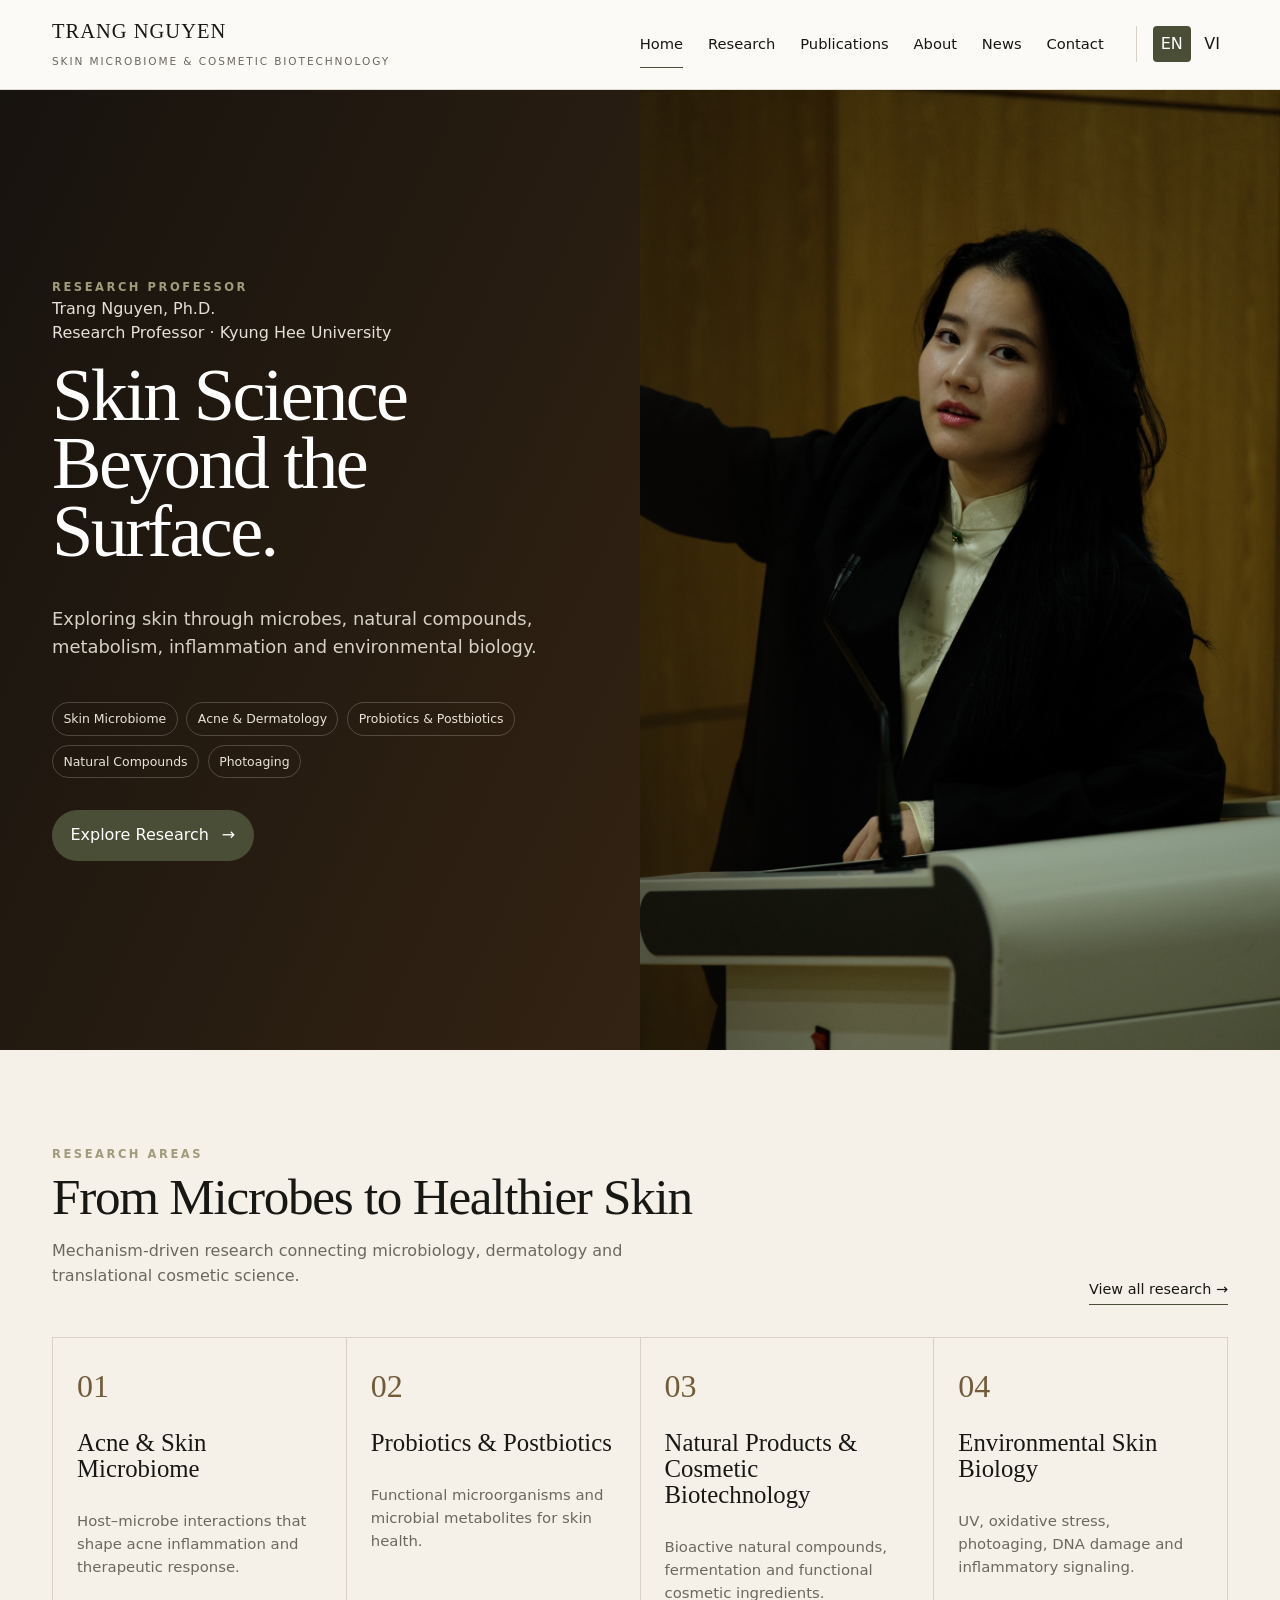
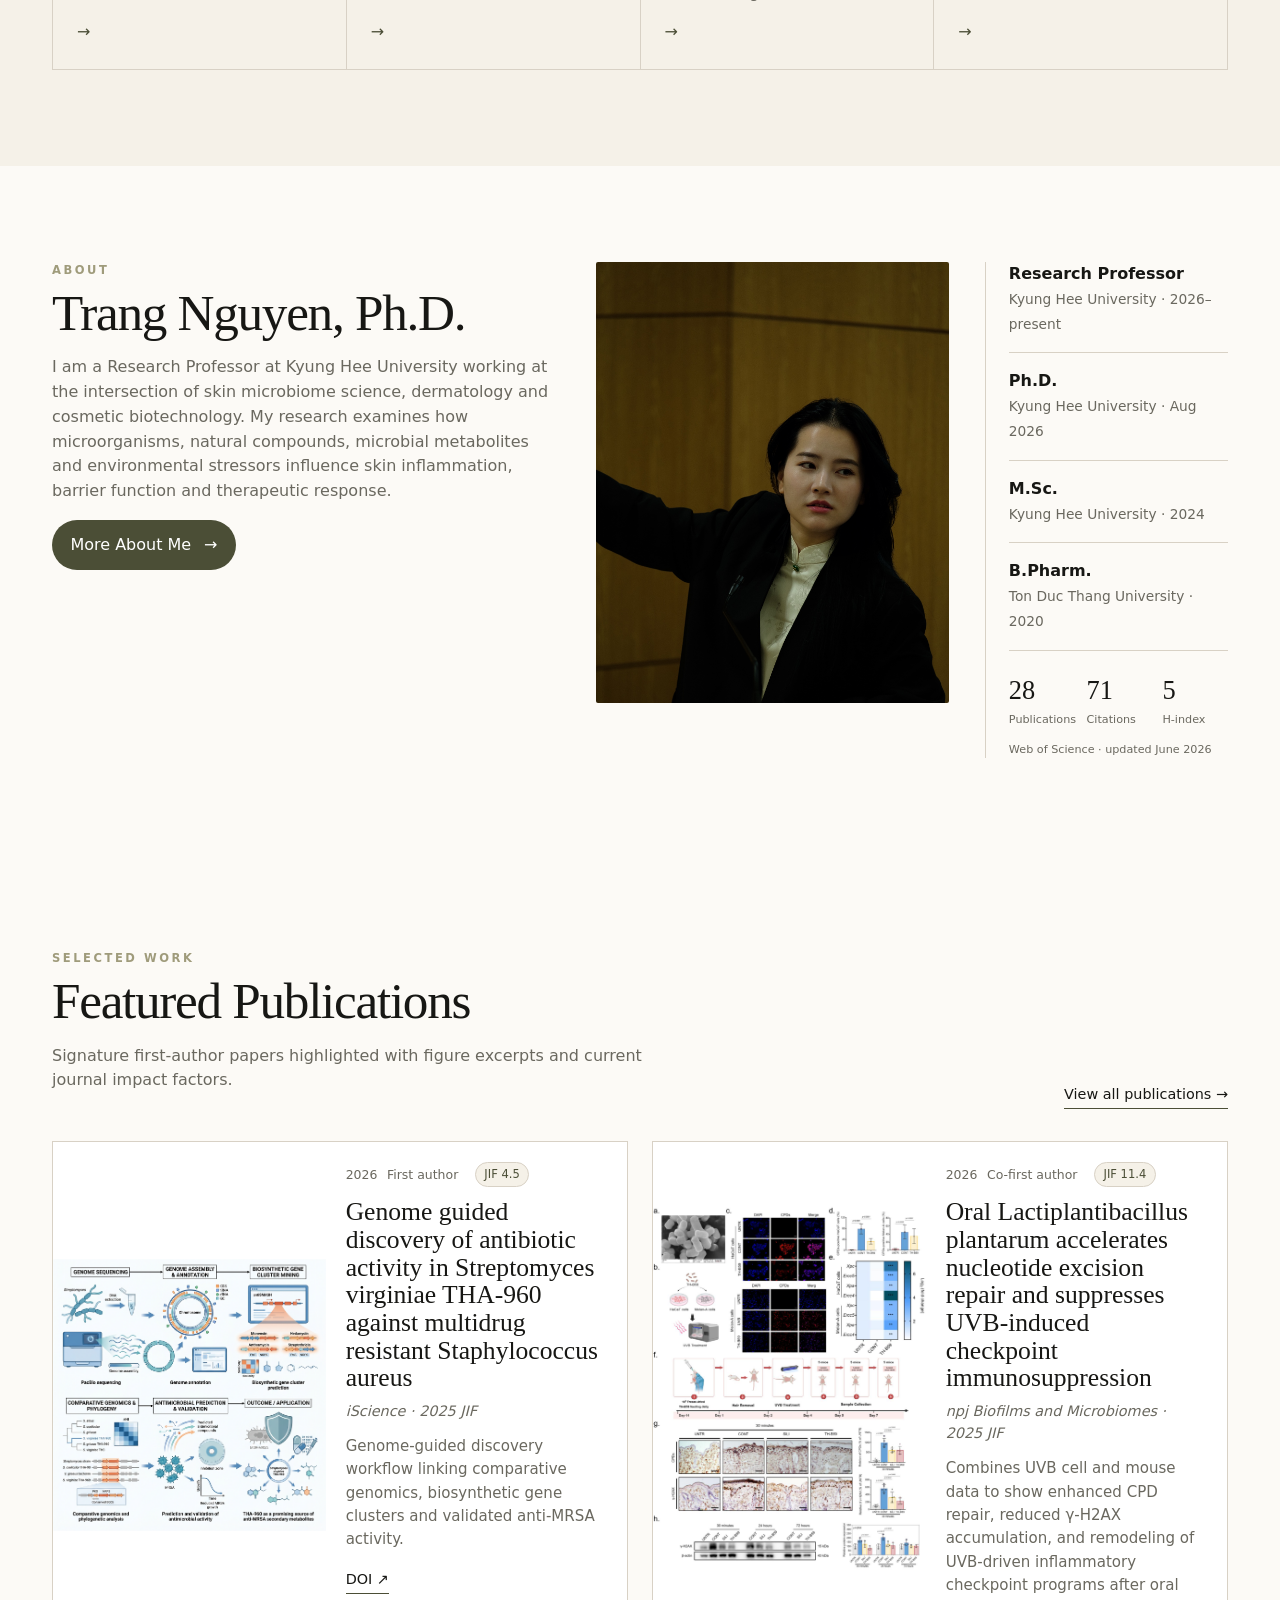
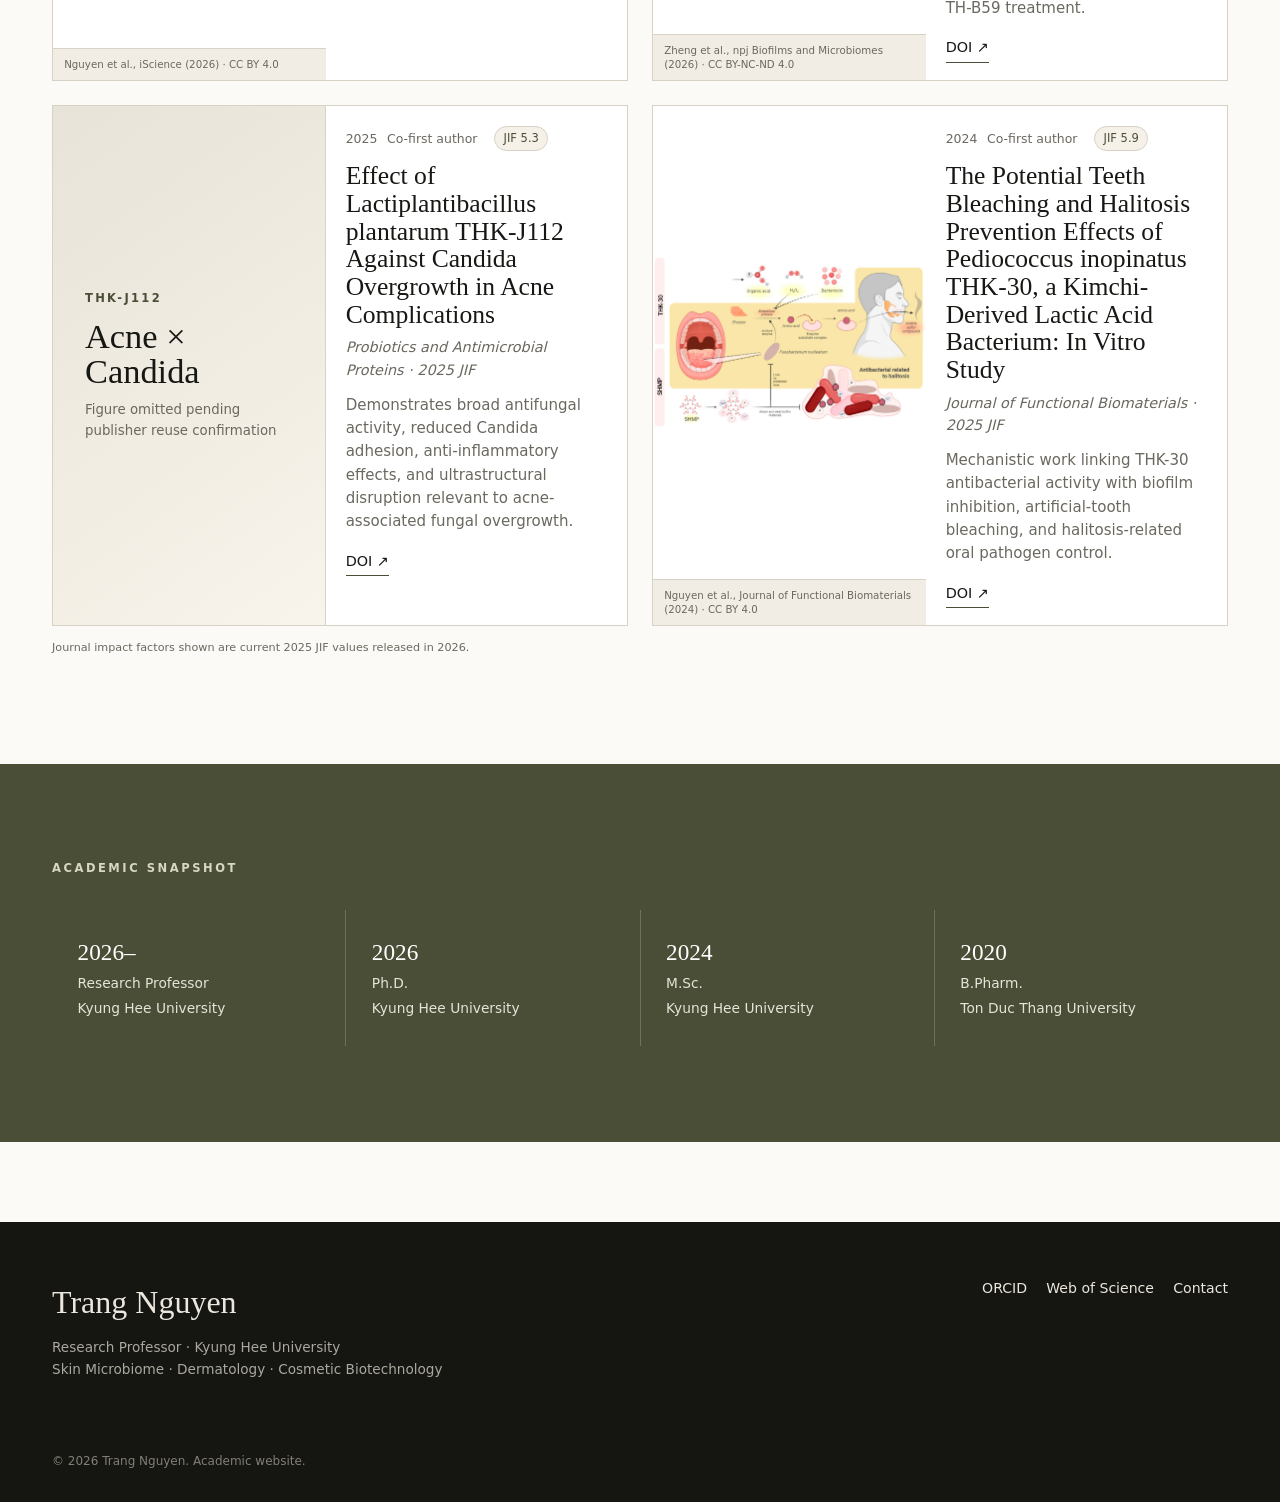
==== en/index.html @ 20c3b6aa "Add files via upload" ====
<!doctype html><html lang="en"><head><meta charset="utf-8"><meta name="viewport" content="width=device-width,initial-scale=1"><title>Home · Trang Nguyen</title><meta name="description" content="Exploring skin through microbes, natural compounds, metabolism, inflammation and environmental biology."><link rel="canonical" href="https://trangnguyen.github.io/en/"><link rel="alternate" hreflang="en" href="https://trangnguyen.github.io/en/"><link rel="alternate" hreflang="vi" href="https://trangnguyen.github.io/vi/"><meta property="og:title" content="Home · Trang Nguyen"><meta property="og:description" content="Exploring skin through microbes, natural compounds, metabolism, inflammation and environmental biology."><meta property="og:type" content="website"><meta property="og:url" content="https://trangnguyen.github.io/en/"><meta property="og:image" content="https://trangnguyen.github.io/images/trang-hero.png"><link rel="icon" href="/favicon.svg"><link rel="stylesheet" href="/styles/global.css"><script type="application/ld+json">{"@context":"https://schema.org","@type":"Person","name":"Trang Nguyen","honorificSuffix":"Ph.D.","jobTitle":"Research Professor","affiliation":{"@type":"CollegeOrUniversity","name":"Kyung Hee University"},"sameAs":["https://orcid.org/0000-0001-5288-8994","https://www.webofscience.com/wos/author/rid/HMO-8225-2023"]}</script></head><body><a class="skip" href="#main">Skip to content</a><header class="site-header"><div class="nav-wrap"><a class="brand" href="/en/"><strong>TRANG NGUYEN</strong><span>Skin Microbiome &amp; Cosmetic Biotechnology</span></a><button class="menu-btn" aria-label="Open navigation" aria-expanded="false">Menu</button><nav class="main-nav" aria-label="Primary"><a href="/en/" aria-current="page">Home</a><a href="/en/research/" >Research</a><a href="/en/publications/" >Publications</a><a href="/en/about/" >About</a><a href="/en/news/" >News</a><a href="/en/contact/" >Contact</a></nav><div class="langs"><a href="/en/" data-lang-switch class="active">EN</a><a href="/vi/" data-lang-switch class="">VI</a></div></div></header><main id="main"><section class="hero"><div class="hero-copy"><div class="eyebrow">Research Professor</div><div class="role">Trang Nguyen, Ph.D.<br>Research Professor · Kyung Hee University</div><h1>Skin Science<br>Beyond the Surface.</h1><p class="lead">Exploring skin through microbes, natural compounds, metabolism, inflammation and environmental biology.</p><div class="tags"><span class="tag">Skin Microbiome</span><span class="tag">Acne &amp; Dermatology</span><span class="tag">Probiotics &amp; Postbiotics</span><span class="tag">Natural Compounds</span><span class="tag">Photoaging</span></div><a class="cta" href="/en/research/">Explore Research</a></div><div class="hero-media"><img src="/images/trang-hero.png" alt="Trang Nguyen presenting academic research"></div></section><section class="research-section"><div class="section"><div class="section-head"><div><div class="section-kicker">Research Areas</div><h2>From Microbes to Healthier Skin</h2><p class="section-sub">Mechanism-driven research connecting microbiology, dermatology and translational cosmetic science.</p></div><a class="text-link" href="/en/research/">View all research →</a></div><div class="research-grid"><a class="research-card" href="/en/research/#acne-microbiome"><span class="num">01</span><h3>Acne &amp; Skin Microbiome</h3><p>Host–microbe interactions that shape acne inflammation and therapeutic response.</p><span class="arrow">→</span></a><a class="research-card" href="/en/research/#probiotics"><span class="num">02</span><h3>Probiotics &amp; Postbiotics</h3><p>Functional microorganisms and microbial metabolites for skin health.</p><span class="arrow">→</span></a><a class="research-card" href="/en/research/#natural-products"><span class="num">03</span><h3>Natural Products &amp; Cosmetic Biotechnology</h3><p>Bioactive natural compounds, fermentation and functional cosmetic ingredients.</p><span class="arrow">→</span></a><a class="research-card" href="/en/research/#environment"><span class="num">04</span><h3>Environmental Skin Biology</h3><p>UV, oxidative stress, photoaging, DNA damage and inflammatory signaling.</p><span class="arrow">→</span></a></div></div></section><section class="section"><div class="about-preview"><div class="about-copy"><div class="section-kicker">About</div><h2 class="about-title">Trang Nguyen, Ph.D.</h2><p>I am a Research Professor at Kyung Hee University working at the intersection of skin microbiome science, dermatology and cosmetic biotechnology. My research examines how microorganisms, natural compounds, microbial metabolites and environmental stressors influence skin inflammation, barrier function and therapeutic response.</p><a class="cta" href="/en/about/">More About Me</a></div><div class="about-photo"><img src="/images/trang-about.png" alt="Trang Nguyen at an academic presentation"></div><div class="credentials"><div class="credentials-list"><div class="credential"><strong>Research Professor</strong><span>Kyung Hee University · 2026–present</span></div><div class="credential"><strong>Ph.D.</strong><span>Kyung Hee University · Aug 2026</span></div><div class="credential"><strong>M.Sc.</strong><span>Kyung Hee University · 2024</span></div><div class="credential"><strong>B.Pharm.</strong><span>Ton Duc Thang University · 2020</span></div></div><div class="metrics"><div class="metric"><b>28</b><span>Publications</span></div><div class="metric"><b>71</b><span>Citations</span></div><div class="metric"><b>5</b><span>H-index</span></div></div><div class="metric-note">Web of Science · updated June 2026</div></div></div></section><section class="section"><div class="section-head"><div><div class="section-kicker">Selected Work</div><h2>Featured Publications</h2><p class="section-sub">Signature first-author papers highlighted with figure excerpts and current journal impact factors.</p></div><a class="text-link" href="/en/publications/">View all publications →</a></div><div class="featured-pubs"><article class="featured-pub "><figure class="paper-visual"><img src="/images/paper-tha960.png" alt="Graphical abstract from the iScience paper on Streptomyces virginiae THA-960 and anti-MRSA antibiotic discovery."><figcaption>Nguyen et al., iScience (2026) · CC BY 4.0</figcaption></figure><div class="featured-pub-copy"><div class="featured-meta"><span>2026</span><span>First author</span><span class="if-badge">JIF 4.5</span></div><h3>Genome guided discovery of antibiotic activity in Streptomyces virginiae THA-960 against multidrug resistant Staphylococcus aureus</h3><div class="pub-journal">iScience · 2025 JIF</div><p>Genome-guided discovery workflow linking comparative genomics, biosynthetic gene clusters and validated anti-MRSA activity.</p><div class="featured-links"><a class="text-link" href="https://doi.org/10.1016/j.isci.2026.116311">DOI ↗</a></div></div></article><article class="featured-pub "><figure class="paper-visual"><img src="/images/paper-thb59.png" alt="Composite figure from the TH-B59 paper showing CPD repair and mouse UVB workflow."><figcaption>Zheng et al., npj Biofilms and Microbiomes (2026) · CC BY-NC-ND 4.0</figcaption></figure><div class="featured-pub-copy"><div class="featured-meta"><span>2026</span><span>Co-first author</span><span class="if-badge">JIF 11.4</span></div><h3>Oral Lactiplantibacillus plantarum accelerates nucleotide excision repair and suppresses UVB-induced checkpoint immunosuppression</h3><div class="pub-journal">npj Biofilms and Microbiomes · 2025 JIF</div><p>Combines UVB cell and mouse data to show enhanced CPD repair, reduced γ-H2AX accumulation, and remodeling of UVB-driven inflammatory checkpoint programs after oral TH-B59 treatment.</p><div class="featured-links"><a class="text-link" href="https://doi.org/10.1038/s41522-026-01108-2">DOI ↗</a></div></div></article><article class="featured-pub no-image"><div class="paper-placeholder"><span>THK-J112</span><strong>Acne × Candida</strong><small>Figure omitted pending publisher reuse confirmation</small></div><div class="featured-pub-copy"><div class="featured-meta"><span>2025</span><span>Co-first author</span><span class="if-badge">JIF 5.3</span></div><h3>Effect of Lactiplantibacillus plantarum THK-J112 Against Candida Overgrowth in Acne Complications</h3><div class="pub-journal">Probiotics and Antimicrobial Proteins · 2025 JIF</div><p>Demonstrates broad antifungal activity, reduced Candida adhesion, anti-inflammatory effects, and ultrastructural disruption relevant to acne-associated fungal overgrowth.</p><div class="featured-links"><a class="text-link" href="https://doi.org/10.1007/s12602-025-10714-z">DOI ↗</a></div></div></article><article class="featured-pub "><figure class="paper-visual"><img src="/images/paper-thk30.png" alt="Mechanism diagram from the THK-30 paper showing halitosis-related antibacterial action."><figcaption>Nguyen et al., Journal of Functional Biomaterials (2024) · CC BY 4.0</figcaption></figure><div class="featured-pub-copy"><div class="featured-meta"><span>2024</span><span>Co-first author</span><span class="if-badge">JIF 5.9</span></div><h3>The Potential Teeth Bleaching and Halitosis Prevention Effects of Pediococcus inopinatus THK-30, a Kimchi-Derived Lactic Acid Bacterium: In Vitro Study</h3><div class="pub-journal">Journal of Functional Biomaterials · 2025 JIF</div><p>Mechanistic work linking THK-30 antibacterial activity with biofilm inhibition, artificial-tooth bleaching, and halitosis-related oral pathogen control.</p><div class="featured-links"><a class="text-link" href="https://doi.org/10.3390/jfb15030064">DOI ↗</a></div></div></article></div><p class="metric-note">Journal impact factors shown are current 2025 JIF values released in 2026.</p></section><section class="snapshot"><div class="section"><div class="section-kicker">Academic Snapshot</div><div class="timeline"><div><b>2026–</b><span>Research Professor<br>Kyung Hee University</span></div><div><b>2026</b><span>Ph.D.<br>Kyung Hee University</span></div><div><b>2024</b><span>M.Sc.<br>Kyung Hee University</span></div><div><b>2020</b><span>B.Pharm.<br>Ton Duc Thang University</span></div></div></div></section></main><footer class="site-footer"><div class="footer-inner"><div><div class="footer-name">Trang Nguyen</div><div class="footer-meta">Research Professor · Kyung Hee University<br>Skin Microbiome · Dermatology · Cosmetic Biotechnology</div></div><div class="footer-links"><a href="https://orcid.org/0000-0001-5288-8994">ORCID</a><a href="https://www.webofscience.com/wos/author/rid/HMO-8225-2023">Web of Science</a><a href="/en/contact/">Contact</a></div></div><div class="copyright">© 2026 Trang Nguyen. Academic website.</div></footer><script>const b=document.querySelector('.menu-btn'),n=document.querySelector('.main-nav');if(b&&n){b.addEventListener('click',()=>{const o=n.classList.toggle('open');b.setAttribute('aria-expanded',String(o));});n.querySelectorAll('a').forEach(a=>a.addEventListener('click',()=>{n.classList.remove('open');b.setAttribute('aria-expanded','false')}));}</script></body></html>
---- styles/global.css ----
:root{--ivory:#F5F1E8;--paper:#FCFAF6;--ink:#171714;--olive:#4B4E36;--brown:#725B39;--line:#D8D1C5;--muted:#6A685F;--max:1240px;--serif:Georgia,'Times New Roman',serif;--sans:Inter,ui-sans-serif,system-ui,-apple-system,BlinkMacSystemFont,'Segoe UI',sans-serif}
*{box-sizing:border-box}html{scroll-behavior:smooth;background:var(--paper);color:var(--ink)}body{margin:0;font-family:var(--sans);background:var(--paper);line-height:1.55}img{display:block;max-width:100%}a{color:inherit;text-decoration:none}button{font:inherit}.skip{position:absolute;left:-999px;top:0}.skip:focus{left:1rem;top:1rem;background:var(--ink);color:#fff;padding:.7rem 1rem;z-index:100}
.site-header{position:sticky;top:0;z-index:50;background:rgba(252,250,246,.94);backdrop-filter:blur(12px);border-bottom:1px solid rgba(216,209,197,.8)}.nav-wrap{max-width:var(--max);margin:auto;padding:1rem 2rem;display:flex;align-items:center;gap:2rem}.brand{margin-right:auto}.brand strong{display:block;font-family:var(--serif);font-size:1.28rem;letter-spacing:.05em;font-weight:500}.brand span{font-size:.66rem;letter-spacing:.18em;text-transform:uppercase;color:var(--muted)}.main-nav{display:flex;align-items:center;gap:1.55rem;font-size:.92rem}.main-nav a{position:relative;padding:.3rem 0}.main-nav a[aria-current=page]::after{content:'';position:absolute;left:0;right:0;bottom:-.45rem;height:1px;background:var(--olive)}.langs{display:flex;border-left:1px solid var(--line);padding-left:1rem;gap:.35rem}.langs a{padding:.34rem .5rem;border-radius:4px}.langs a.active{background:var(--olive);color:#fff}.menu-btn{display:none;background:transparent;border:1px solid var(--line);padding:.45rem .6rem}.menu-btn:focus-visible,a:focus-visible,button:focus-visible{outline:3px solid #8d8f67;outline-offset:3px}
.hero{background:#18140f;color:#fff;min-height:640px;display:grid;grid-template-columns:minmax(0,1fr) minmax(0,1fr)}.hero-copy{padding:5.2rem max(2rem,calc((100vw - var(--max))/2 + 2rem));padding-right:4rem;display:flex;flex-direction:column;justify-content:center;background:linear-gradient(115deg,#17130e 0%,#332313 100%)}.eyebrow,.section-kicker{text-transform:uppercase;letter-spacing:.22em;font-size:.72rem;color:#9f9b7b;font-weight:700}.hero h1{font-family:var(--serif);font-size:clamp(3.2rem,5.8vw,5.8rem);line-height:.92;font-weight:400;margin:.9rem 0 1.35rem;letter-spacing:-.035em}.hero .role{font-size:1rem;color:#e5e0d7}.hero .lead{max-width:620px;color:#d7d0c5;font-size:1.12rem}.tags{display:flex;flex-wrap:wrap;gap:.55rem;margin:1.5rem 0 2rem}.tag{border:1px solid rgba(255,255,255,.2);padding:.38rem .65rem;border-radius:99px;font-size:.78rem;color:#e9e3d9}.cta{display:inline-flex;align-items:center;gap:.8rem;background:var(--olive);color:white;border-radius:99px;padding:.8rem 1.15rem;width:max-content}.cta::after{content:'→';transition:transform .2s}.cta:hover::after{transform:translateX(4px)}.hero-media{position:relative;overflow:hidden;min-height:640px}.hero-media img{width:100%;height:100%;object-fit:cover;object-position:center 21%}.hero-media::after{content:'';position:absolute;inset:0;background:linear-gradient(90deg,rgba(23,19,14,.3),transparent 34%)}
.section{max-width:var(--max);margin:auto;padding:6rem 2rem}.section-head{display:flex;justify-content:space-between;align-items:end;gap:2rem;margin-bottom:2rem}.section h2,.page-title,.about-title{font-family:var(--serif);font-weight:400;letter-spacing:-.025em}.section h2{font-size:clamp(2.3rem,4vw,4rem);line-height:1.02;margin:.45rem 0}.section-sub{max-width:610px;color:var(--muted)}.text-link{border-bottom:1px solid var(--olive);padding-bottom:.18rem;font-size:.9rem}.research-section{background:var(--ivory)}.research-grid{display:grid;grid-template-columns:repeat(4,1fr);border-top:1px solid var(--line);border-left:1px solid var(--line)}.research-card{padding:1.5rem;min-height:270px;border-right:1px solid var(--line);border-bottom:1px solid var(--line);display:flex;flex-direction:column}.research-card .num{font-family:var(--serif);font-size:2rem;color:var(--brown)}.research-card h3{font-family:var(--serif);font-size:1.55rem;font-weight:400;line-height:1.05;margin:1.2rem 0 .8rem}.research-card p{color:var(--muted);font-size:.93rem}.research-card .arrow{margin-top:auto;color:var(--olive)}
.about-preview{display:grid;grid-template-columns:1.15fr .8fr .55fr;gap:2.3rem;align-items:start}.about-title{font-size:clamp(2.5rem,4vw,4rem);margin:.3rem 0 1rem}.about-copy p{color:var(--muted);max-width:650px}.about-photo img{aspect-ratio:4/5;object-fit:cover;object-position:center 25%;border-radius:2px}.credentials{border-left:1px solid var(--line);padding-left:1.4rem}.credential{padding:0 0 1rem;margin-bottom:1rem;border-bottom:1px solid var(--line)}.credential strong{display:block}.credential span{color:var(--muted);font-size:.86rem}.metrics{display:grid;grid-template-columns:repeat(3,1fr);gap:.65rem;margin-top:1.2rem}.metric b{font-family:var(--serif);font-size:1.65rem;font-weight:400}.metric span{display:block;font-size:.7rem;color:var(--muted)}.metric-note{font-size:.7rem;color:var(--muted);margin-top:.8rem}
.pub-list{border-top:1px solid var(--line)}.pub{display:grid;grid-template-columns:80px 1fr 180px;gap:1rem;padding:1.35rem 0;border-bottom:1px solid var(--line)}.pub-year{font-family:var(--serif);font-size:1.4rem;color:var(--brown)}.pub h3{font-size:1rem;margin:0 0 .35rem;font-weight:600;line-height:1.35}.pub-journal{font-style:italic;color:var(--muted);font-size:.9rem}.pub-highlight{margin:.5rem 0 0;color:var(--muted);font-size:.9rem;max-width:820px}.if-badge{display:inline-flex;align-items:center;border:1px solid var(--line);border-radius:999px;padding:.16rem .52rem;font-style:normal;font-size:.72rem;color:var(--olive);background:var(--ivory);margin-left:.45rem}.pub-doi{font-size:.82rem;color:var(--olive);justify-self:end;align-self:center}.featured-pubs{display:grid;grid-template-columns:repeat(2,minmax(0,1fr));gap:1.5rem}.featured-pub{background:#fff;border:1px solid var(--line);display:grid;grid-template-columns:minmax(0,.95fr) minmax(0,1.05fr);overflow:hidden}.paper-visual{margin:0;background:#f1ede5;display:flex;flex-direction:column;min-width:0}.paper-visual img{width:100%;height:100%;min-height:280px;object-fit:contain;background:#fff}.paper-visual figcaption{padding:.55rem .7rem;color:var(--muted);font-size:.64rem;line-height:1.35;border-top:1px solid var(--line)}.paper-placeholder{min-height:320px;background:linear-gradient(145deg,#e8e3d8,#f8f4eb);display:flex;flex-direction:column;justify-content:center;padding:2rem;border-right:1px solid var(--line)}.paper-placeholder span{font-size:.72rem;letter-spacing:.2em;text-transform:uppercase;color:var(--olive);font-weight:700}.paper-placeholder strong{font-family:var(--serif);font-size:2.15rem;font-weight:400;line-height:1.02;margin:.7rem 0}.paper-placeholder small{color:var(--muted);max-width:260px}.featured-pub-copy{padding:1.25rem 1.25rem 1.1rem}.featured-meta{display:flex;gap:.6rem;align-items:center;font-size:.78rem;color:var(--muted);margin-bottom:.7rem}.featured-pub h3{font-family:var(--serif);font-weight:400;font-size:1.6rem;line-height:1.08;margin:0 0 .5rem}.featured-pub p{color:var(--muted);font-size:.94rem;margin:.8rem 0 0}.featured-links{margin-top:1rem;display:flex;gap:1rem;align-items:center}.snapshot{background:var(--olive);color:white}.snapshot .section-kicker{color:#d7d7c2}.timeline{display:grid;grid-template-columns:repeat(4,1fr);gap:1px;background:rgba(255,255,255,.2);margin-top:2rem}.timeline div{padding:1.6rem;background:var(--olive)}.timeline b{font-family:var(--serif);font-weight:400;font-size:1.45rem;display:block}.timeline span{font-size:.86rem;color:#e4e5d9}
.page-hero{max-width:var(--max);margin:auto;padding:5rem 2rem 3rem}.page-title{font-size:clamp(3.3rem,7vw,6.4rem);line-height:.95;margin:.8rem 0 1rem}.page-intro{max-width:760px;color:var(--muted);font-size:1.12rem}.research-detail{display:grid;grid-template-columns:110px 1fr 1fr;gap:2rem;padding:2.3rem 0;border-top:1px solid var(--line)}.research-detail .num{font-family:var(--serif);font-size:2rem;color:var(--brown)}.research-detail h2{font-family:var(--serif);font-weight:400;font-size:2.2rem;margin:0}.research-detail p{margin:0;color:var(--muted)}.about-page{display:grid;grid-template-columns:.8fr 1.2fr;gap:4rem}.about-page img{aspect-ratio:4/5;object-fit:cover;object-position:center 25%}.about-page h2{font-size:2.4rem}.talk-strip{display:grid;grid-template-columns:1fr 1fr;gap:3rem;align-items:center;background:var(--ivory);padding:3rem}.talk-strip img{aspect-ratio:16/10;object-fit:cover;object-position:center 30%}.contact-grid{display:grid;grid-template-columns:1fr 1fr;gap:3rem}.contact-card{border-top:1px solid var(--line);padding-top:1.4rem}.contact-card h3{font-family:var(--serif);font-weight:400;font-size:1.7rem}.empty-news{padding:1.5rem 0;color:var(--muted);border-top:1px solid var(--line);border-bottom:1px solid var(--line)}
.site-footer{background:#151511;color:#ebe7de;margin-top:5rem}.footer-inner{max-width:var(--max);margin:auto;padding:3.5rem 2rem;display:grid;grid-template-columns:1fr auto;gap:2rem}.footer-name{font-family:var(--serif);font-size:2rem}.footer-meta{color:#aaa89f;font-size:.85rem;margin-top:.6rem}.footer-links{display:flex;gap:1.2rem;align-items:start;font-size:.88rem}.copyright{max-width:var(--max);margin:auto;padding:1rem 2rem 2rem;color:#817f76;font-size:.75rem}
@media(max-width:980px){.main-nav{display:none}.menu-btn{display:block}.main-nav.open{display:flex;position:absolute;top:100%;left:0;right:0;background:var(--paper);padding:1.3rem 2rem;flex-direction:column;align-items:flex-start;border-bottom:1px solid var(--line)}.hero{grid-template-columns:1fr}.hero-copy{padding:4.5rem 2rem}.hero-media{min-height:520px}.hero-media img{object-position:center 20%}.research-grid{grid-template-columns:repeat(2,1fr)}.about-preview{grid-template-columns:1fr 1fr}.credentials{grid-column:1/-1;border-left:0;border-top:1px solid var(--line);padding:1.5rem 0 0}.credentials-list{display:grid;grid-template-columns:repeat(2,1fr);gap:1rem}.pub{grid-template-columns:65px 1fr}.pub-doi{grid-column:2;justify-self:start}.featured-pubs{grid-template-columns:1fr}.featured-pub{grid-template-columns:.95fr 1.05fr}.timeline{grid-template-columns:repeat(2,1fr)}.research-detail{grid-template-columns:80px 1fr}.research-detail p{grid-column:2}.about-page{gap:2rem}.contact-grid{grid-template-columns:1fr}}
@media(max-width:640px){.nav-wrap{padding:.85rem 1rem;gap:.8rem}.brand span{display:none}.langs{padding-left:.55rem}.hero-copy{order:1;padding:3.5rem 1.2rem 3rem}.hero-media{order:2;min-height:460px}.hero h1{font-size:3.4rem}.section,.page-hero{padding-left:1.2rem;padding-right:1.2rem}.section{padding-top:4rem;padding-bottom:4rem}.section-head{align-items:start;flex-direction:column}.research-grid{grid-template-columns:1fr}.about-preview{grid-template-columns:1fr}.about-photo{order:-1}.credentials-list{grid-template-columns:1fr}.pub{grid-template-columns:55px 1fr}.featured-pub{grid-template-columns:1fr}.paper-visual img{aspect-ratio:4/3;min-height:0}.paper-placeholder{min-height:220px;border-right:0;border-bottom:1px solid var(--line)}.timeline{grid-template-columns:1fr}.research-detail{grid-template-columns:55px 1fr;gap:1rem}.about-page{grid-template-columns:1fr}.talk-strip{grid-template-columns:1fr;padding:1.2rem}.footer-inner{grid-template-columns:1fr}.footer-links{flex-wrap:wrap}.metrics{max-width:360px}}@media(prefers-reduced-motion:reduce){*{scroll-behavior:auto!important;transition:none!important}}
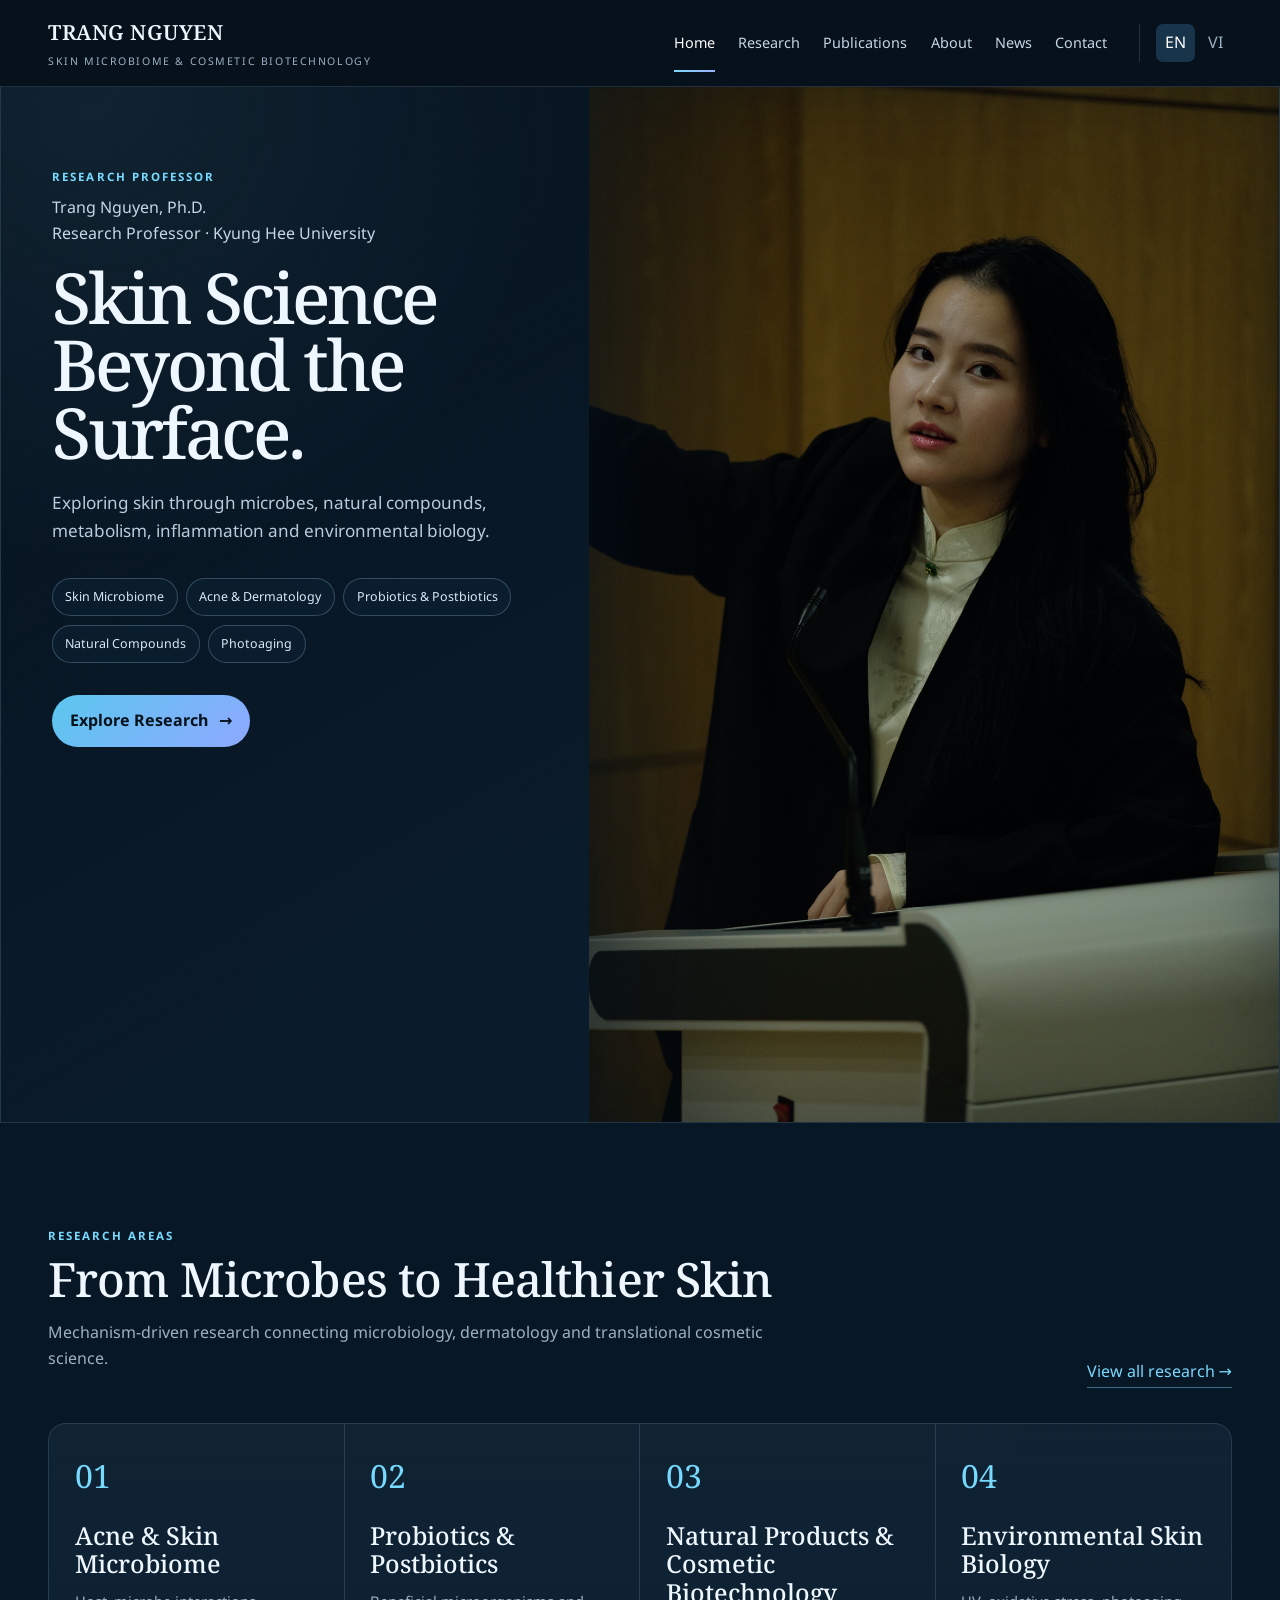
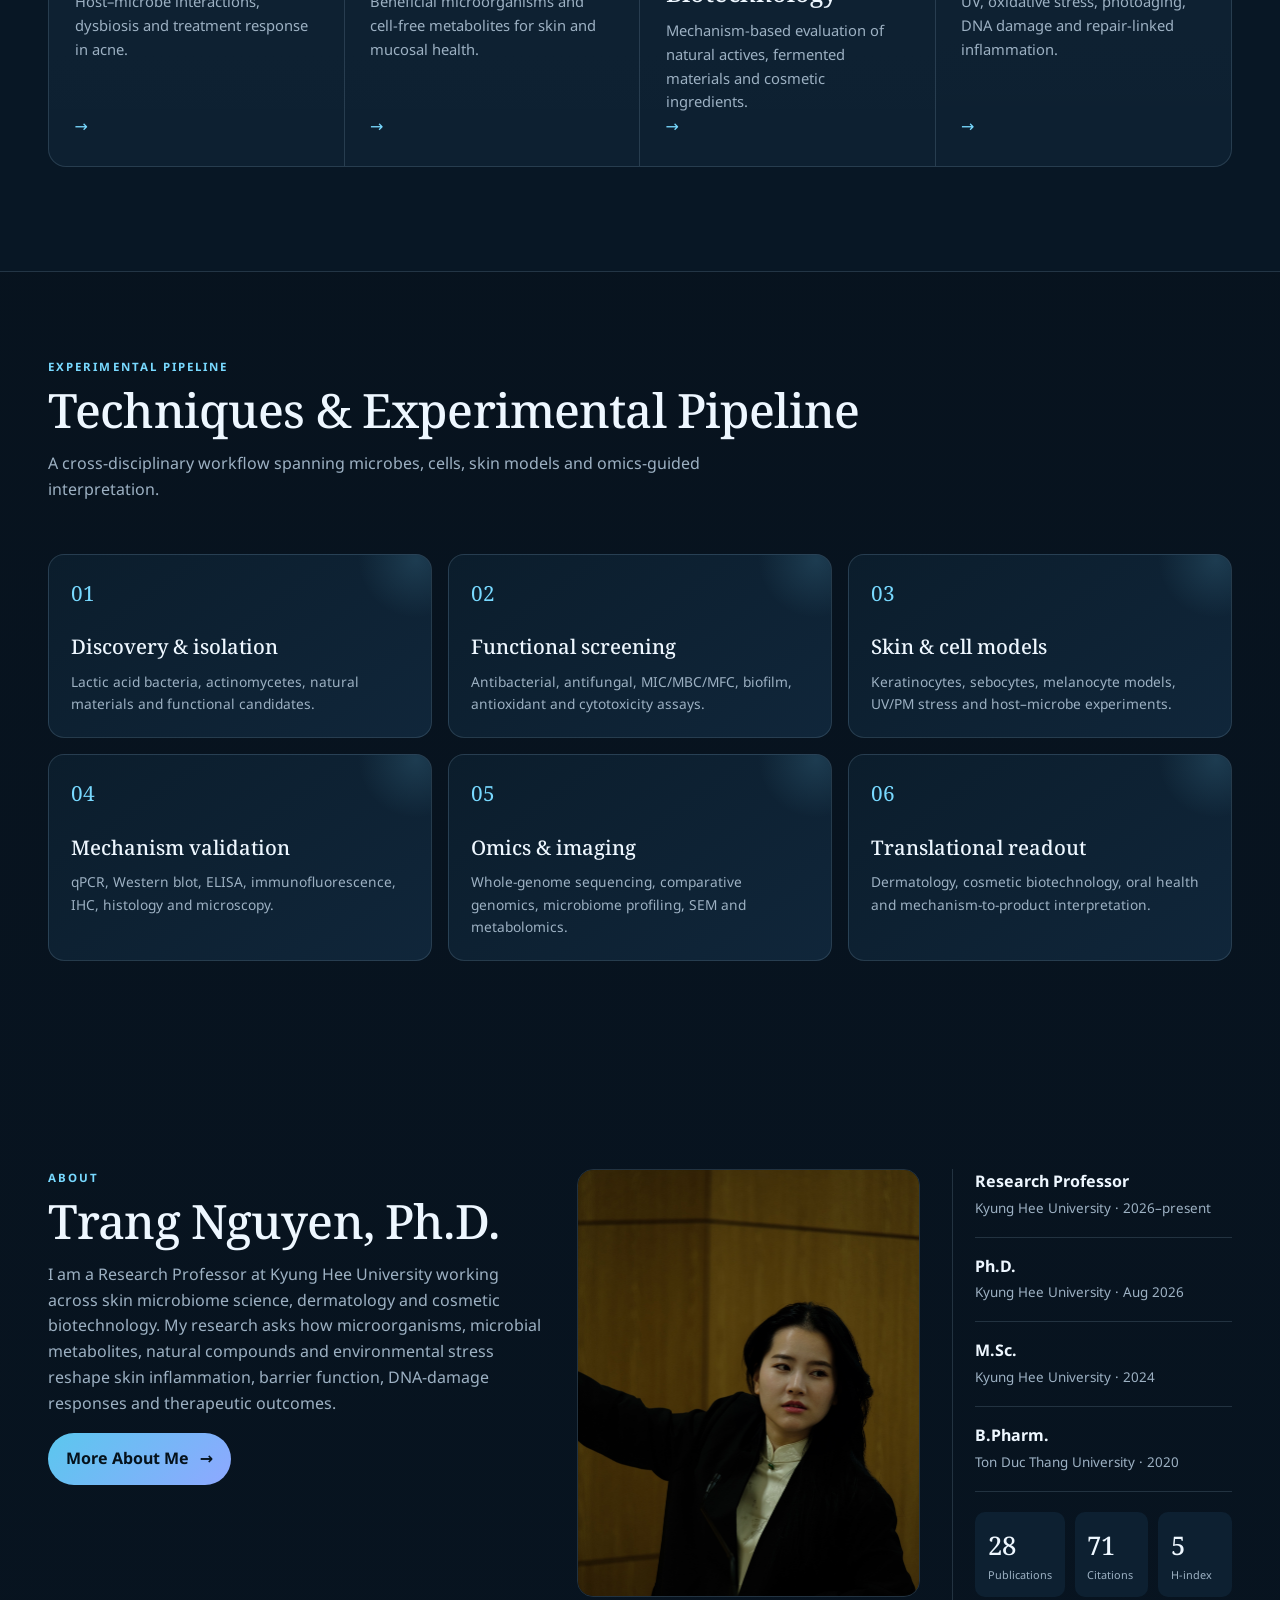
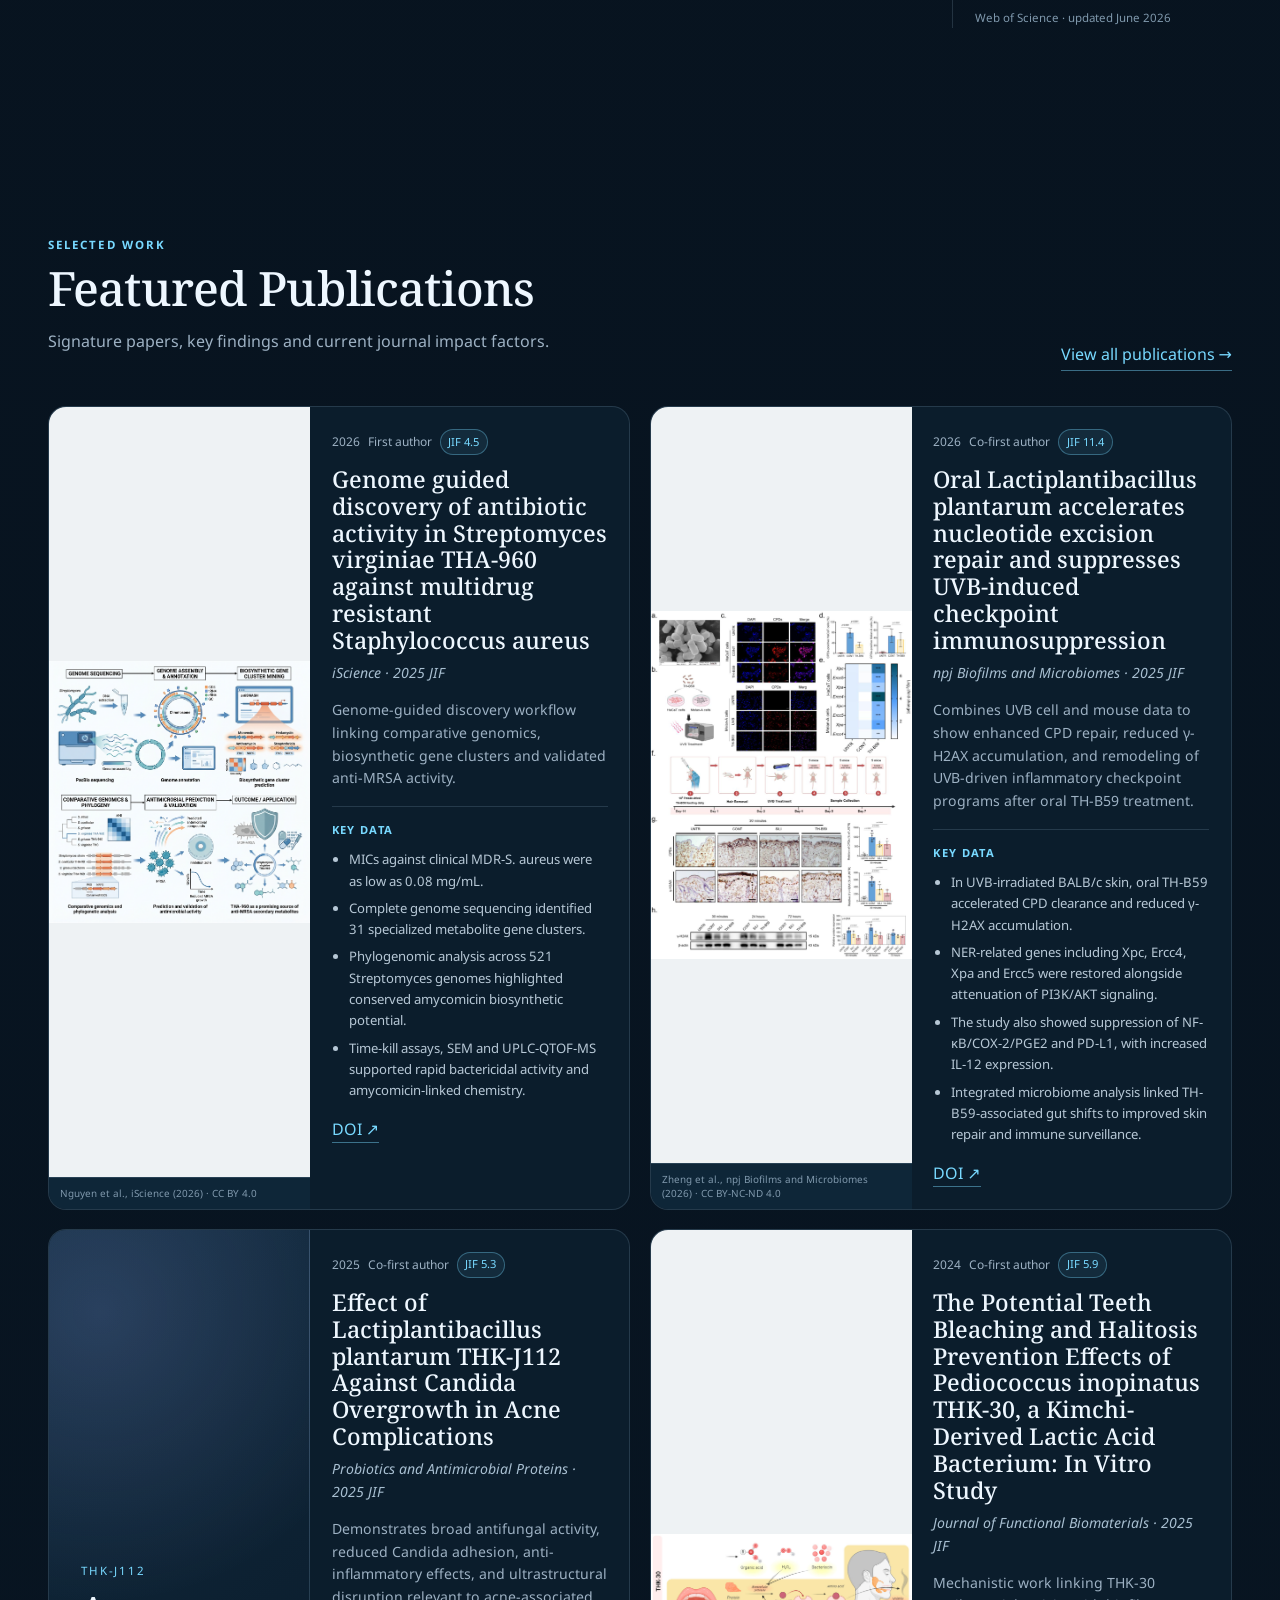
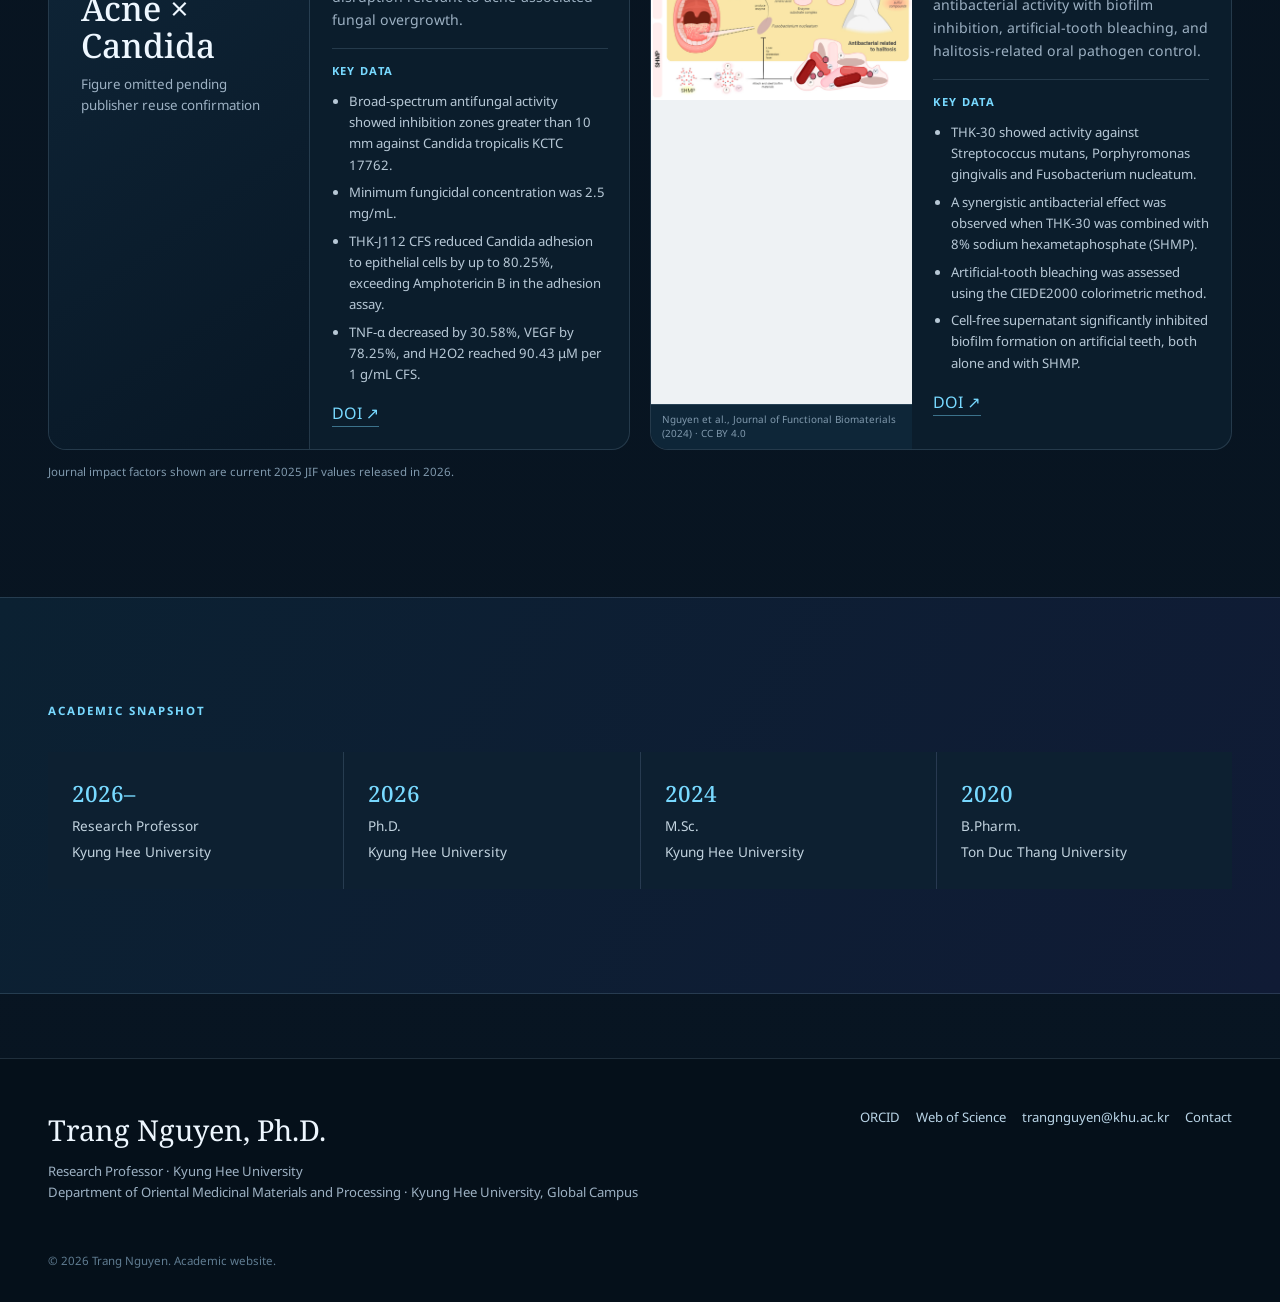
==== commit 8834f378: "Add files via upload" ====
--- a/en/index.html
+++ b/en/index.html
@@ -1 +1 @@
-<!doctype html><html lang="en"><head><meta charset="utf-8"><meta name="viewport" content="width=device-width,initial-scale=1"><title>Home · Trang Nguyen</title><meta name="description" content="Exploring skin through microbes, natural compounds, metabolism, inflammation and environmental biology."><link rel="canonical" href="https://trangnguyen.github.io/en/"><link rel="alternate" hreflang="en" href="https://trangnguyen.github.io/en/"><link rel="alternate" hreflang="vi" href="https://trangnguyen.github.io/vi/"><meta property="og:title" content="Home · Trang Nguyen"><meta property="og:description" content="Exploring skin through microbes, natural compounds, metabolism, inflammation and environmental biology."><meta property="og:type" content="website"><meta property="og:url" content="https://trangnguyen.github.io/en/"><meta property="og:image" content="https://trangnguyen.github.io/images/trang-hero.png"><link rel="icon" href="/favicon.svg"><link rel="stylesheet" href="/styles/global.css"><script type="application/ld+json">{"@context":"https://schema.org","@type":"Person","name":"Trang Nguyen","honorificSuffix":"Ph.D.","jobTitle":"Research Professor","affiliation":{"@type":"CollegeOrUniversity","name":"Kyung Hee University"},"sameAs":["https://orcid.org/0000-0001-5288-8994","https://www.webofscience.com/wos/author/rid/HMO-8225-2023"]}</script></head><body><a class="skip" href="#main">Skip to content</a><header class="site-header"><div class="nav-wrap"><a class="brand" href="/en/"><strong>TRANG NGUYEN</strong><span>Skin Microbiome &amp; Cosmetic Biotechnology</span></a><button class="menu-btn" aria-label="Open navigation" aria-expanded="false">Menu</button><nav class="main-nav" aria-label="Primary"><a href="/en/" aria-current="page">Home</a><a href="/en/research/" >Research</a><a href="/en/publications/" >Publications</a><a href="/en/about/" >About</a><a href="/en/news/" >News</a><a href="/en/contact/" >Contact</a></nav><div class="langs"><a href="/en/" data-lang-switch class="active">EN</a><a href="/vi/" data-lang-switch class="">VI</a></div></div></header><main id="main"><section class="hero"><div class="hero-copy"><div class="eyebrow">Research Professor</div><div class="role">Trang Nguyen, Ph.D.<br>Research Professor · Kyung Hee University</div><h1>Skin Science<br>Beyond the Surface.</h1><p class="lead">Exploring skin through microbes, natural compounds, metabolism, inflammation and environmental biology.</p><div class="tags"><span class="tag">Skin Microbiome</span><span class="tag">Acne &amp; Dermatology</span><span class="tag">Probiotics &amp; Postbiotics</span><span class="tag">Natural Compounds</span><span class="tag">Photoaging</span></div><a class="cta" href="/en/research/">Explore Research</a></div><div class="hero-media"><img src="/images/trang-hero.png" alt="Trang Nguyen presenting academic research"></div></section><section class="research-section"><div class="section"><div class="section-head"><div><div class="section-kicker">Research Areas</div><h2>From Microbes to Healthier Skin</h2><p class="section-sub">Mechanism-driven research connecting microbiology, dermatology and translational cosmetic science.</p></div><a class="text-link" href="/en/research/">View all research →</a></div><div class="research-grid"><a class="research-card" href="/en/research/#acne-microbiome"><span class="num">01</span><h3>Acne &amp; Skin Microbiome</h3><p>Host–microbe interactions that shape acne inflammation and therapeutic response.</p><span class="arrow">→</span></a><a class="research-card" href="/en/research/#probiotics"><span class="num">02</span><h3>Probiotics &amp; Postbiotics</h3><p>Functional microorganisms and microbial metabolites for skin health.</p><span class="arrow">→</span></a><a class="research-card" href="/en/research/#natural-products"><span class="num">03</span><h3>Natural Products &amp; Cosmetic Biotechnology</h3><p>Bioactive natural compounds, fermentation and functional cosmetic ingredients.</p><span class="arrow">→</span></a><a class="research-card" href="/en/research/#environment"><span class="num">04</span><h3>Environmental Skin Biology</h3><p>UV, oxidative stress, photoaging, DNA damage and inflammatory signaling.</p><span class="arrow">→</span></a></div></div></section><section class="section"><div class="about-preview"><div class="about-copy"><div class="section-kicker">About</div><h2 class="about-title">Trang Nguyen, Ph.D.</h2><p>I am a Research Professor at Kyung Hee University working at the intersection of skin microbiome science, dermatology and cosmetic biotechnology. My research examines how microorganisms, natural compounds, microbial metabolites and environmental stressors influence skin inflammation, barrier function and therapeutic response.</p><a class="cta" href="/en/about/">More About Me</a></div><div class="about-photo"><img src="/images/trang-about.png" alt="Trang Nguyen at an academic presentation"></div><div class="credentials"><div class="credentials-list"><div class="credential"><strong>Research Professor</strong><span>Kyung Hee University · 2026–present</span></div><div class="credential"><strong>Ph.D.</strong><span>Kyung Hee University · Aug 2026</span></div><div class="credential"><strong>M.Sc.</strong><span>Kyung Hee University · 2024</span></div><div class="credential"><strong>B.Pharm.</strong><span>Ton Duc Thang University · 2020</span></div></div><div class="metrics"><div class="metric"><b>28</b><span>Publications</span></div><div class="metric"><b>71</b><span>Citations</span></div><div class="metric"><b>5</b><span>H-index</span></div></div><div class="metric-note">Web of Science · updated June 2026</div></div></div></section><section class="section"><div class="section-head"><div><div class="section-kicker">Selected Work</div><h2>Featured Publications</h2><p class="section-sub">Signature first-author papers highlighted with figure excerpts and current journal impact factors.</p></div><a class="text-link" href="/en/publications/">View all publications →</a></div><div class="featured-pubs"><article class="featured-pub "><figure class="paper-visual"><img src="/images/paper-tha960.png" alt="Graphical abstract from the iScience paper on Streptomyces virginiae THA-960 and anti-MRSA antibiotic discovery."><figcaption>Nguyen et al., iScience (2026) · CC BY 4.0</figcaption></figure><div class="featured-pub-copy"><div class="featured-meta"><span>2026</span><span>First author</span><span class="if-badge">JIF 4.5</span></div><h3>Genome guided discovery of antibiotic activity in Streptomyces virginiae THA-960 against multidrug resistant Staphylococcus aureus</h3><div class="pub-journal">iScience · 2025 JIF</div><p>Genome-guided discovery workflow linking comparative genomics, biosynthetic gene clusters and validated anti-MRSA activity.</p><div class="featured-links"><a class="text-link" href="https://doi.org/10.1016/j.isci.2026.116311">DOI ↗</a></div></div></article><article class="featured-pub "><figure class="paper-visual"><img src="/images/paper-thb59.png" alt="Composite figure from the TH-B59 paper showing CPD repair and mouse UVB workflow."><figcaption>Zheng et al., npj Biofilms and Microbiomes (2026) · CC BY-NC-ND 4.0</figcaption></figure><div class="featured-pub-copy"><div class="featured-meta"><span>2026</span><span>Co-first author</span><span class="if-badge">JIF 11.4</span></div><h3>Oral Lactiplantibacillus plantarum accelerates nucleotide excision repair and suppresses UVB-induced checkpoint immunosuppression</h3><div class="pub-journal">npj Biofilms and Microbiomes · 2025 JIF</div><p>Combines UVB cell and mouse data to show enhanced CPD repair, reduced γ-H2AX accumulation, and remodeling of UVB-driven inflammatory checkpoint programs after oral TH-B59 treatment.</p><div class="featured-links"><a class="text-link" href="https://doi.org/10.1038/s41522-026-01108-2">DOI ↗</a></div></div></article><article class="featured-pub no-image"><div class="paper-placeholder"><span>THK-J112</span><strong>Acne × Candida</strong><small>Figure omitted pending publisher reuse confirmation</small></div><div class="featured-pub-copy"><div class="featured-meta"><span>2025</span><span>Co-first author</span><span class="if-badge">JIF 5.3</span></div><h3>Effect of Lactiplantibacillus plantarum THK-J112 Against Candida Overgrowth in Acne Complications</h3><div class="pub-journal">Probiotics and Antimicrobial Proteins · 2025 JIF</div><p>Demonstrates broad antifungal activity, reduced Candida adhesion, anti-inflammatory effects, and ultrastructural disruption relevant to acne-associated fungal overgrowth.</p><div class="featured-links"><a class="text-link" href="https://doi.org/10.1007/s12602-025-10714-z">DOI ↗</a></div></div></article><article class="featured-pub "><figure class="paper-visual"><img src="/images/paper-thk30.png" alt="Mechanism diagram from the THK-30 paper showing halitosis-related antibacterial action."><figcaption>Nguyen et al., Journal of Functional Biomaterials (2024) · CC BY 4.0</figcaption></figure><div class="featured-pub-copy"><div class="featured-meta"><span>2024</span><span>Co-first author</span><span class="if-badge">JIF 5.9</span></div><h3>The Potential Teeth Bleaching and Halitosis Prevention Effects of Pediococcus inopinatus THK-30, a Kimchi-Derived Lactic Acid Bacterium: In Vitro Study</h3><div class="pub-journal">Journal of Functional Biomaterials · 2025 JIF</div><p>Mechanistic work linking THK-30 antibacterial activity with biofilm inhibition, artificial-tooth bleaching, and halitosis-related oral pathogen control.</p><div class="featured-links"><a class="text-link" href="https://doi.org/10.3390/jfb15030064">DOI ↗</a></div></div></article></div><p class="metric-note">Journal impact factors shown are current 2025 JIF values released in 2026.</p></section><section class="snapshot"><div class="section"><div class="section-kicker">Academic Snapshot</div><div class="timeline"><div><b>2026–</b><span>Research Professor<br>Kyung Hee University</span></div><div><b>2026</b><span>Ph.D.<br>Kyung Hee University</span></div><div><b>2024</b><span>M.Sc.<br>Kyung Hee University</span></div><div><b>2020</b><span>B.Pharm.<br>Ton Duc Thang University</span></div></div></div></section></main><footer class="site-footer"><div class="footer-inner"><div><div class="footer-name">Trang Nguyen</div><div class="footer-meta">Research Professor · Kyung Hee University<br>Skin Microbiome · Dermatology · Cosmetic Biotechnology</div></div><div class="footer-links"><a href="https://orcid.org/0000-0001-5288-8994">ORCID</a><a href="https://www.webofscience.com/wos/author/rid/HMO-8225-2023">Web of Science</a><a href="/en/contact/">Contact</a></div></div><div class="copyright">© 2026 Trang Nguyen. Academic website.</div></footer><script>const b=document.querySelector('.menu-btn'),n=document.querySelector('.main-nav');if(b&&n){b.addEventListener('click',()=>{const o=n.classList.toggle('open');b.setAttribute('aria-expanded',String(o));});n.querySelectorAll('a').forEach(a=>a.addEventListener('click',()=>{n.classList.remove('open');b.setAttribute('aria-expanded','false')}));}</script></body></html>+<!doctype html><html lang="en"><head><meta charset="utf-8"><meta name="viewport" content="width=device-width,initial-scale=1"><title>Home · Trang Nguyen</title><meta name="description" content="Exploring skin through microbes, natural compounds, metabolism, inflammation and environmental biology."><link rel="canonical" href="https://trangthepharmacist.github.io/en/"><link rel="alternate" hreflang="en" href="https://trangthepharmacist.github.io/en/"><link rel="alternate" hreflang="vi" href="https://trangthepharmacist.github.io/vi/"><meta property="og:title" content="Home · Trang Nguyen"><meta property="og:description" content="Exploring skin through microbes, natural compounds, metabolism, inflammation and environmental biology."><meta property="og:type" content="website"><meta property="og:url" content="https://trangthepharmacist.github.io/en/"><meta property="og:image" content="https://trangthepharmacist.github.io/images/trang-hero.png"><link rel="icon" href="/favicon.svg"><link rel="preconnect" href="https://fonts.googleapis.com"><link rel="preconnect" href="https://fonts.gstatic.com" crossorigin><link href="https://fonts.googleapis.com/css2?family=Noto+Sans:wght@400;500;600;700&family=Noto+Serif:wght@400;500;600;700&display=swap" rel="stylesheet"><link rel="stylesheet" href="/styles/global.css"><script type="application/ld+json">{"@context":"https://schema.org","@type":"Person","name":"Trang Nguyen","honorificSuffix":"Ph.D.","jobTitle":"Research Professor","affiliation":{"@type":"CollegeOrUniversity","name":"Kyung Hee University"},"sameAs":["https://orcid.org/0000-0001-5288-8994","https://www.webofscience.com/wos/author/rid/HMO-8225-2023"]}</script></head><body><a class="skip" href="#main">Skip to content</a><header class="site-header"><div class="nav-wrap"><a class="brand" href="/en/"><strong>TRANG NGUYEN</strong><span>Skin Microbiome &amp; Cosmetic Biotechnology</span></a><button class="menu-btn" aria-label="Open navigation" aria-expanded="false">Menu</button><nav class="main-nav" aria-label="Primary"><a href="/en/" aria-current="page">Home</a><a href="/en/research/" >Research</a><a href="/en/publications/" >Publications</a><a href="/en/about/" >About</a><a href="/en/news/" >News</a><a href="/en/contact/" >Contact</a></nav><div class="langs"><a href="/en/" data-lang-switch class="active">EN</a><a href="/vi/" data-lang-switch class="">VI</a></div></div></header><main id="main"><section class="hero"><div class="hero-copy"><div class="eyebrow">Research Professor</div><div class="role">Trang Nguyen, Ph.D.<br>Research Professor · Kyung Hee University</div><h1>Skin Science<br>Beyond the Surface.</h1><p class="lead">Exploring skin through microbes, natural compounds, metabolism, inflammation and environmental biology.</p><div class="hero-mobile-portrait"><img src="/images/trang-hero.png" alt="Trang Nguyen presenting academic research"></div><div class="tags"><a class="tag" href="/en/publications/#paper-thkj112">Skin Microbiome</a><a class="tag" href="/en/publications/#paper-thkj112">Acne &amp; Dermatology</a><a class="tag" href="/en/publications/#paper-thb59">Probiotics &amp; Postbiotics</a><a class="tag" href="/en/publications/#paper-hibiscus-atopic">Natural Compounds</a><a class="tag" href="/en/publications/#paper-thb59">Photoaging</a></div><a class="cta" href="/en/research/">Explore Research</a></div><div class="hero-media"><img src="/images/trang-hero.png" alt="Trang Nguyen presenting academic research"></div></section><section class="research-section"><div class="section"><div class="section-head"><div><div class="section-kicker">Research areas</div><h2>From Microbes to Healthier Skin</h2><p class="section-sub">Mechanism-driven research connecting microbiology, dermatology and translational cosmetic science.</p></div><a class="text-link" href="/en/research/">View all research →</a></div><div class="research-grid"><a class="research-card" href="/en/research/#acne-microbiome"><span class="num">01</span><h3>Acne &amp; Skin Microbiome</h3><p>Host–microbe interactions, dysbiosis and treatment response in acne.</p><span class="arrow">→</span></a><a class="research-card" href="/en/research/#probiotics"><span class="num">02</span><h3>Probiotics &amp; Postbiotics</h3><p>Beneficial microorganisms and cell-free metabolites for skin and mucosal health.</p><span class="arrow">→</span></a><a class="research-card" href="/en/research/#natural-products"><span class="num">03</span><h3>Natural Products &amp; Cosmetic Biotechnology</h3><p>Mechanism-based evaluation of natural actives, fermented materials and cosmetic ingredients.</p><span class="arrow">→</span></a><a class="research-card" href="/en/research/#environment"><span class="num">04</span><h3>Environmental Skin Biology</h3><p>UV, oxidative stress, photoaging, DNA damage and repair-linked inflammation.</p><span class="arrow">→</span></a></div></div></section><section class="section techniques-section"><div class="section-head"><div><div class="section-kicker">Experimental pipeline</div><h2>Techniques & Experimental Pipeline</h2><p class="section-sub">A cross-disciplinary workflow spanning microbes, cells, skin models and omics-guided interpretation.</p></div></div><div class="tech-grid"><article class="tech-card"><span class="tech-step">01</span><strong>Discovery &amp; isolation</strong><p>Lactic acid bacteria, actinomycetes, natural materials and functional candidates.</p></article><article class="tech-card"><span class="tech-step">02</span><strong>Functional screening</strong><p>Antibacterial, antifungal, MIC/MBC/MFC, biofilm, antioxidant and cytotoxicity assays.</p></article><article class="tech-card"><span class="tech-step">03</span><strong>Skin &amp; cell models</strong><p>Keratinocytes, sebocytes, melanocyte models, UV/PM stress and host–microbe experiments.</p></article><article class="tech-card"><span class="tech-step">04</span><strong>Mechanism validation</strong><p>qPCR, Western blot, ELISA, immunofluorescence, IHC, histology and microscopy.</p></article><article class="tech-card"><span class="tech-step">05</span><strong>Omics &amp; imaging</strong><p>Whole-genome sequencing, comparative genomics, microbiome profiling, SEM and metabolomics.</p></article><article class="tech-card"><span class="tech-step">06</span><strong>Translational readout</strong><p>Dermatology, cosmetic biotechnology, oral health and mechanism-to-product interpretation.</p></article></div></section><section class="section"><div class="about-preview"><div class="about-copy"><div class="section-kicker">About</div><h2 class="about-title">Trang Nguyen, Ph.D.</h2><p>I am a Research Professor at Kyung Hee University working across skin microbiome science, dermatology and cosmetic biotechnology. My research asks how microorganisms, microbial metabolites, natural compounds and environmental stress reshape skin inflammation, barrier function, DNA-damage responses and therapeutic outcomes.</p><a class="cta" href="/en/about/">More About Me</a></div><div class="about-photo"><img src="/images/trang-about.png" alt="Trang Nguyen at an academic presentation"></div><div class="credentials"><div class="credentials-list"><div class="credential"><strong>Research Professor</strong><span>Kyung Hee University · 2026–present</span></div><div class="credential"><strong>Ph.D.</strong><span>Kyung Hee University · Aug 2026</span></div><div class="credential"><strong>M.Sc.</strong><span>Kyung Hee University · 2024</span></div><div class="credential"><strong>B.Pharm.</strong><span>Ton Duc Thang University · 2020</span></div></div><div class="metrics"><div class="metric"><b>28</b><span>Publications</span></div><div class="metric"><b>71</b><span>Citations</span></div><div class="metric"><b>5</b><span>H-index</span></div></div><div class="metric-note">Web of Science · updated June 2026</div></div></div></section><section class="section"><div class="section-head"><div><div class="section-kicker">Selected work</div><h2>Featured Publications</h2><p class="section-sub">Signature papers, key findings and current journal impact factors.</p></div><a class="text-link" href="/en/publications/">View all publications →</a></div><div class="featured-pubs"><article class="featured-pub " id="paper-tha960"><figure class="paper-visual"><img src="/images/paper-tha960.png" alt="Graphical abstract from the iScience paper on Streptomyces virginiae THA-960 and anti-MRSA antibiotic discovery."><figcaption>Nguyen et al., iScience (2026) · CC BY 4.0</figcaption></figure><div class="featured-pub-copy"><div class="featured-meta"><span>2026</span><span>First author</span><span class="if-badge">JIF 4.5</span></div><h3>Genome guided discovery of antibiotic activity in Streptomyces virginiae THA-960 against multidrug resistant Staphylococcus aureus</h3><div class="pub-journal">iScience · 2025 JIF</div><p>Genome-guided discovery workflow linking comparative genomics, biosynthetic gene clusters and validated anti-MRSA activity.</p><div class="paper-data"><div class="paper-data-title">Key data</div><ul><li>MICs against clinical MDR-S. aureus were as low as 0.08 mg/mL.</li><li>Complete genome sequencing identified 31 specialized metabolite gene clusters.</li><li>Phylogenomic analysis across 521 Streptomyces genomes highlighted conserved amycomicin biosynthetic potential.</li><li>Time-kill assays, SEM and UPLC-QTOF-MS supported rapid bactericidal activity and amycomicin-linked chemistry.</li></ul></div><div class="featured-links"><a class="text-link" href="https://doi.org/10.1016/j.isci.2026.116311">DOI ↗</a></div></div></article><article class="featured-pub " id="paper-thb59"><figure class="paper-visual"><img src="/images/paper-thb59.png" alt="Composite figure from the TH-B59 paper showing CPD repair and mouse UVB workflow."><figcaption>Zheng et al., npj Biofilms and Microbiomes (2026) · CC BY-NC-ND 4.0</figcaption></figure><div class="featured-pub-copy"><div class="featured-meta"><span>2026</span><span>Co-first author</span><span class="if-badge">JIF 11.4</span></div><h3>Oral Lactiplantibacillus plantarum accelerates nucleotide excision repair and suppresses UVB-induced checkpoint immunosuppression</h3><div class="pub-journal">npj Biofilms and Microbiomes · 2025 JIF</div><p>Combines UVB cell and mouse data to show enhanced CPD repair, reduced γ-H2AX accumulation, and remodeling of UVB-driven inflammatory checkpoint programs after oral TH-B59 treatment.</p><div class="paper-data"><div class="paper-data-title">Key data</div><ul><li>In UVB-irradiated BALB/c skin, oral TH-B59 accelerated CPD clearance and reduced γ-H2AX accumulation.</li><li>NER-related genes including Xpc, Ercc4, Xpa and Ercc5 were restored alongside attenuation of PI3K/AKT signaling.</li><li>The study also showed suppression of NF-κB/COX-2/PGE2 and PD-L1, with increased IL-12 expression.</li><li>Integrated microbiome analysis linked TH-B59-associated gut shifts to improved skin repair and immune surveillance.</li></ul></div><div class="featured-links"><a class="text-link" href="https://doi.org/10.1038/s41522-026-01108-2">DOI ↗</a></div></div></article><article class="featured-pub no-image" id="paper-thkj112"><div class="paper-placeholder"><span>THK-J112</span><strong>Acne × Candida</strong><small>Figure omitted pending publisher reuse confirmation</small></div><div class="featured-pub-copy"><div class="featured-meta"><span>2025</span><span>Co-first author</span><span class="if-badge">JIF 5.3</span></div><h3>Effect of Lactiplantibacillus plantarum THK-J112 Against Candida Overgrowth in Acne Complications</h3><div class="pub-journal">Probiotics and Antimicrobial Proteins · 2025 JIF</div><p>Demonstrates broad antifungal activity, reduced Candida adhesion, anti-inflammatory effects, and ultrastructural disruption relevant to acne-associated fungal overgrowth.</p><div class="paper-data"><div class="paper-data-title">Key data</div><ul><li>Broad-spectrum antifungal activity showed inhibition zones greater than 10 mm against Candida tropicalis KCTC 17762.</li><li>Minimum fungicidal concentration was 2.5 mg/mL.</li><li>THK-J112 CFS reduced Candida adhesion to epithelial cells by up to 80.25%, exceeding Amphotericin B in the adhesion assay.</li><li>TNF-α decreased by 30.58%, VEGF by 78.25%, and H2O2 reached 90.43 μM per 1 g/mL CFS.</li></ul></div><div class="featured-links"><a class="text-link" href="https://doi.org/10.1007/s12602-025-10714-z">DOI ↗</a></div></div></article><article class="featured-pub " id="paper-thk30"><figure class="paper-visual"><img src="/images/paper-thk30.png" alt="Mechanism diagram from the THK-30 paper showing halitosis-related antibacterial action."><figcaption>Nguyen et al., Journal of Functional Biomaterials (2024) · CC BY 4.0</figcaption></figure><div class="featured-pub-copy"><div class="featured-meta"><span>2024</span><span>Co-first author</span><span class="if-badge">JIF 5.9</span></div><h3>The Potential Teeth Bleaching and Halitosis Prevention Effects of Pediococcus inopinatus THK-30, a Kimchi-Derived Lactic Acid Bacterium: In Vitro Study</h3><div class="pub-journal">Journal of Functional Biomaterials · 2025 JIF</div><p>Mechanistic work linking THK-30 antibacterial activity with biofilm inhibition, artificial-tooth bleaching, and halitosis-related oral pathogen control.</p><div class="paper-data"><div class="paper-data-title">Key data</div><ul><li>THK-30 showed activity against Streptococcus mutans, Porphyromonas gingivalis and Fusobacterium nucleatum.</li><li>A synergistic antibacterial effect was observed when THK-30 was combined with 8% sodium hexametaphosphate (SHMP).</li><li>Artificial-tooth bleaching was assessed using the CIEDE2000 colorimetric method.</li><li>Cell-free supernatant significantly inhibited biofilm formation on artificial teeth, both alone and with SHMP.</li></ul></div><div class="featured-links"><a class="text-link" href="https://doi.org/10.3390/jfb15030064">DOI ↗</a></div></div></article></div><p class="metric-note">Journal impact factors shown are current 2025 JIF values released in 2026.</p></section><section class="snapshot"><div class="section"><div class="section-kicker">Academic Snapshot</div><div class="timeline"><div><b>2026–</b><span>Research Professor<br>Kyung Hee University</span></div><div><b>2026</b><span>Ph.D.<br>Kyung Hee University</span></div><div><b>2024</b><span>M.Sc.<br>Kyung Hee University</span></div><div><b>2020</b><span>B.Pharm.<br>Ton Duc Thang University</span></div></div></div></section></main><footer class="site-footer"><div class="footer-inner"><div><div class="footer-name">Trang Nguyen, Ph.D.</div><div class="footer-meta">Research Professor · Kyung Hee University<br>Department of Oriental Medicinal Materials and Processing · Kyung Hee University, Global Campus</div></div><div class="footer-links"><a href="https://orcid.org/0000-0001-5288-8994">ORCID</a><a href="https://www.webofscience.com/wos/author/rid/HMO-8225-2023">Web of Science</a><a href="mailto:trangnguyen@khu.ac.kr">trangnguyen@khu.ac.kr</a><a href="/en/contact/">Contact</a></div></div><div class="copyright">© 2026 Trang Nguyen. Academic website.</div></footer><script>const b=document.querySelector('.menu-btn'),n=document.querySelector('.main-nav');if(b&&n){b.addEventListener('click',()=>{const o=n.classList.toggle('open');b.setAttribute('aria-expanded',String(o));});n.querySelectorAll('a').forEach(a=>a.addEventListener('click',()=>{n.classList.remove('open');b.setAttribute('aria-expanded','false')}));}</script></body></html>
--- a/styles/global.css
+++ b/styles/global.css
@@ -1,11 +1,36 @@
-:root{--ivory:#F5F1E8;--paper:#FCFAF6;--ink:#171714;--olive:#4B4E36;--brown:#725B39;--line:#D8D1C5;--muted:#6A685F;--max:1240px;--serif:Georgia,'Times New Roman',serif;--sans:Inter,ui-sans-serif,system-ui,-apple-system,BlinkMacSystemFont,'Segoe UI',sans-serif}
-*{box-sizing:border-box}html{scroll-behavior:smooth;background:var(--paper);color:var(--ink)}body{margin:0;font-family:var(--sans);background:var(--paper);line-height:1.55}img{display:block;max-width:100%}a{color:inherit;text-decoration:none}button{font:inherit}.skip{position:absolute;left:-999px;top:0}.skip:focus{left:1rem;top:1rem;background:var(--ink);color:#fff;padding:.7rem 1rem;z-index:100}
-.site-header{position:sticky;top:0;z-index:50;background:rgba(252,250,246,.94);backdrop-filter:blur(12px);border-bottom:1px solid rgba(216,209,197,.8)}.nav-wrap{max-width:var(--max);margin:auto;padding:1rem 2rem;display:flex;align-items:center;gap:2rem}.brand{margin-right:auto}.brand strong{display:block;font-family:var(--serif);font-size:1.28rem;letter-spacing:.05em;font-weight:500}.brand span{font-size:.66rem;letter-spacing:.18em;text-transform:uppercase;color:var(--muted)}.main-nav{display:flex;align-items:center;gap:1.55rem;font-size:.92rem}.main-nav a{position:relative;padding:.3rem 0}.main-nav a[aria-current=page]::after{content:'';position:absolute;left:0;right:0;bottom:-.45rem;height:1px;background:var(--olive)}.langs{display:flex;border-left:1px solid var(--line);padding-left:1rem;gap:.35rem}.langs a{padding:.34rem .5rem;border-radius:4px}.langs a.active{background:var(--olive);color:#fff}.menu-btn{display:none;background:transparent;border:1px solid var(--line);padding:.45rem .6rem}.menu-btn:focus-visible,a:focus-visible,button:focus-visible{outline:3px solid #8d8f67;outline-offset:3px}
-.hero{background:#18140f;color:#fff;min-height:640px;display:grid;grid-template-columns:minmax(0,1fr) minmax(0,1fr)}.hero-copy{padding:5.2rem max(2rem,calc((100vw - var(--max))/2 + 2rem));padding-right:4rem;display:flex;flex-direction:column;justify-content:center;background:linear-gradient(115deg,#17130e 0%,#332313 100%)}.eyebrow,.section-kicker{text-transform:uppercase;letter-spacing:.22em;font-size:.72rem;color:#9f9b7b;font-weight:700}.hero h1{font-family:var(--serif);font-size:clamp(3.2rem,5.8vw,5.8rem);line-height:.92;font-weight:400;margin:.9rem 0 1.35rem;letter-spacing:-.035em}.hero .role{font-size:1rem;color:#e5e0d7}.hero .lead{max-width:620px;color:#d7d0c5;font-size:1.12rem}.tags{display:flex;flex-wrap:wrap;gap:.55rem;margin:1.5rem 0 2rem}.tag{border:1px solid rgba(255,255,255,.2);padding:.38rem .65rem;border-radius:99px;font-size:.78rem;color:#e9e3d9}.cta{display:inline-flex;align-items:center;gap:.8rem;background:var(--olive);color:white;border-radius:99px;padding:.8rem 1.15rem;width:max-content}.cta::after{content:'→';transition:transform .2s}.cta:hover::after{transform:translateX(4px)}.hero-media{position:relative;overflow:hidden;min-height:640px}.hero-media img{width:100%;height:100%;object-fit:cover;object-position:center 21%}.hero-media::after{content:'';position:absolute;inset:0;background:linear-gradient(90deg,rgba(23,19,14,.3),transparent 34%)}
-.section{max-width:var(--max);margin:auto;padding:6rem 2rem}.section-head{display:flex;justify-content:space-between;align-items:end;gap:2rem;margin-bottom:2rem}.section h2,.page-title,.about-title{font-family:var(--serif);font-weight:400;letter-spacing:-.025em}.section h2{font-size:clamp(2.3rem,4vw,4rem);line-height:1.02;margin:.45rem 0}.section-sub{max-width:610px;color:var(--muted)}.text-link{border-bottom:1px solid var(--olive);padding-bottom:.18rem;font-size:.9rem}.research-section{background:var(--ivory)}.research-grid{display:grid;grid-template-columns:repeat(4,1fr);border-top:1px solid var(--line);border-left:1px solid var(--line)}.research-card{padding:1.5rem;min-height:270px;border-right:1px solid var(--line);border-bottom:1px solid var(--line);display:flex;flex-direction:column}.research-card .num{font-family:var(--serif);font-size:2rem;color:var(--brown)}.research-card h3{font-family:var(--serif);font-size:1.55rem;font-weight:400;line-height:1.05;margin:1.2rem 0 .8rem}.research-card p{color:var(--muted);font-size:.93rem}.research-card .arrow{margin-top:auto;color:var(--olive)}
-.about-preview{display:grid;grid-template-columns:1.15fr .8fr .55fr;gap:2.3rem;align-items:start}.about-title{font-size:clamp(2.5rem,4vw,4rem);margin:.3rem 0 1rem}.about-copy p{color:var(--muted);max-width:650px}.about-photo img{aspect-ratio:4/5;object-fit:cover;object-position:center 25%;border-radius:2px}.credentials{border-left:1px solid var(--line);padding-left:1.4rem}.credential{padding:0 0 1rem;margin-bottom:1rem;border-bottom:1px solid var(--line)}.credential strong{display:block}.credential span{color:var(--muted);font-size:.86rem}.metrics{display:grid;grid-template-columns:repeat(3,1fr);gap:.65rem;margin-top:1.2rem}.metric b{font-family:var(--serif);font-size:1.65rem;font-weight:400}.metric span{display:block;font-size:.7rem;color:var(--muted)}.metric-note{font-size:.7rem;color:var(--muted);margin-top:.8rem}
-.pub-list{border-top:1px solid var(--line)}.pub{display:grid;grid-template-columns:80px 1fr 180px;gap:1rem;padding:1.35rem 0;border-bottom:1px solid var(--line)}.pub-year{font-family:var(--serif);font-size:1.4rem;color:var(--brown)}.pub h3{font-size:1rem;margin:0 0 .35rem;font-weight:600;line-height:1.35}.pub-journal{font-style:italic;color:var(--muted);font-size:.9rem}.pub-highlight{margin:.5rem 0 0;color:var(--muted);font-size:.9rem;max-width:820px}.if-badge{display:inline-flex;align-items:center;border:1px solid var(--line);border-radius:999px;padding:.16rem .52rem;font-style:normal;font-size:.72rem;color:var(--olive);background:var(--ivory);margin-left:.45rem}.pub-doi{font-size:.82rem;color:var(--olive);justify-self:end;align-self:center}.featured-pubs{display:grid;grid-template-columns:repeat(2,minmax(0,1fr));gap:1.5rem}.featured-pub{background:#fff;border:1px solid var(--line);display:grid;grid-template-columns:minmax(0,.95fr) minmax(0,1.05fr);overflow:hidden}.paper-visual{margin:0;background:#f1ede5;display:flex;flex-direction:column;min-width:0}.paper-visual img{width:100%;height:100%;min-height:280px;object-fit:contain;background:#fff}.paper-visual figcaption{padding:.55rem .7rem;color:var(--muted);font-size:.64rem;line-height:1.35;border-top:1px solid var(--line)}.paper-placeholder{min-height:320px;background:linear-gradient(145deg,#e8e3d8,#f8f4eb);display:flex;flex-direction:column;justify-content:center;padding:2rem;border-right:1px solid var(--line)}.paper-placeholder span{font-size:.72rem;letter-spacing:.2em;text-transform:uppercase;color:var(--olive);font-weight:700}.paper-placeholder strong{font-family:var(--serif);font-size:2.15rem;font-weight:400;line-height:1.02;margin:.7rem 0}.paper-placeholder small{color:var(--muted);max-width:260px}.featured-pub-copy{padding:1.25rem 1.25rem 1.1rem}.featured-meta{display:flex;gap:.6rem;align-items:center;font-size:.78rem;color:var(--muted);margin-bottom:.7rem}.featured-pub h3{font-family:var(--serif);font-weight:400;font-size:1.6rem;line-height:1.08;margin:0 0 .5rem}.featured-pub p{color:var(--muted);font-size:.94rem;margin:.8rem 0 0}.featured-links{margin-top:1rem;display:flex;gap:1rem;align-items:center}.snapshot{background:var(--olive);color:white}.snapshot .section-kicker{color:#d7d7c2}.timeline{display:grid;grid-template-columns:repeat(4,1fr);gap:1px;background:rgba(255,255,255,.2);margin-top:2rem}.timeline div{padding:1.6rem;background:var(--olive)}.timeline b{font-family:var(--serif);font-weight:400;font-size:1.45rem;display:block}.timeline span{font-size:.86rem;color:#e4e5d9}
-.page-hero{max-width:var(--max);margin:auto;padding:5rem 2rem 3rem}.page-title{font-size:clamp(3.3rem,7vw,6.4rem);line-height:.95;margin:.8rem 0 1rem}.page-intro{max-width:760px;color:var(--muted);font-size:1.12rem}.research-detail{display:grid;grid-template-columns:110px 1fr 1fr;gap:2rem;padding:2.3rem 0;border-top:1px solid var(--line)}.research-detail .num{font-family:var(--serif);font-size:2rem;color:var(--brown)}.research-detail h2{font-family:var(--serif);font-weight:400;font-size:2.2rem;margin:0}.research-detail p{margin:0;color:var(--muted)}.about-page{display:grid;grid-template-columns:.8fr 1.2fr;gap:4rem}.about-page img{aspect-ratio:4/5;object-fit:cover;object-position:center 25%}.about-page h2{font-size:2.4rem}.talk-strip{display:grid;grid-template-columns:1fr 1fr;gap:3rem;align-items:center;background:var(--ivory);padding:3rem}.talk-strip img{aspect-ratio:16/10;object-fit:cover;object-position:center 30%}.contact-grid{display:grid;grid-template-columns:1fr 1fr;gap:3rem}.contact-card{border-top:1px solid var(--line);padding-top:1.4rem}.contact-card h3{font-family:var(--serif);font-weight:400;font-size:1.7rem}.empty-news{padding:1.5rem 0;color:var(--muted);border-top:1px solid var(--line);border-bottom:1px solid var(--line)}
-.site-footer{background:#151511;color:#ebe7de;margin-top:5rem}.footer-inner{max-width:var(--max);margin:auto;padding:3.5rem 2rem;display:grid;grid-template-columns:1fr auto;gap:2rem}.footer-name{font-family:var(--serif);font-size:2rem}.footer-meta{color:#aaa89f;font-size:.85rem;margin-top:.6rem}.footer-links{display:flex;gap:1.2rem;align-items:start;font-size:.88rem}.copyright{max-width:var(--max);margin:auto;padding:1rem 2rem 2rem;color:#817f76;font-size:.75rem}
-@media(max-width:980px){.main-nav{display:none}.menu-btn{display:block}.main-nav.open{display:flex;position:absolute;top:100%;left:0;right:0;background:var(--paper);padding:1.3rem 2rem;flex-direction:column;align-items:flex-start;border-bottom:1px solid var(--line)}.hero{grid-template-columns:1fr}.hero-copy{padding:4.5rem 2rem}.hero-media{min-height:520px}.hero-media img{object-position:center 20%}.research-grid{grid-template-columns:repeat(2,1fr)}.about-preview{grid-template-columns:1fr 1fr}.credentials{grid-column:1/-1;border-left:0;border-top:1px solid var(--line);padding:1.5rem 0 0}.credentials-list{display:grid;grid-template-columns:repeat(2,1fr);gap:1rem}.pub{grid-template-columns:65px 1fr}.pub-doi{grid-column:2;justify-self:start}.featured-pubs{grid-template-columns:1fr}.featured-pub{grid-template-columns:.95fr 1.05fr}.timeline{grid-template-columns:repeat(2,1fr)}.research-detail{grid-template-columns:80px 1fr}.research-detail p{grid-column:2}.about-page{gap:2rem}.contact-grid{grid-template-columns:1fr}}
-@media(max-width:640px){.nav-wrap{padding:.85rem 1rem;gap:.8rem}.brand span{display:none}.langs{padding-left:.55rem}.hero-copy{order:1;padding:3.5rem 1.2rem 3rem}.hero-media{order:2;min-height:460px}.hero h1{font-size:3.4rem}.section,.page-hero{padding-left:1.2rem;padding-right:1.2rem}.section{padding-top:4rem;padding-bottom:4rem}.section-head{align-items:start;flex-direction:column}.research-grid{grid-template-columns:1fr}.about-preview{grid-template-columns:1fr}.about-photo{order:-1}.credentials-list{grid-template-columns:1fr}.pub{grid-template-columns:55px 1fr}.featured-pub{grid-template-columns:1fr}.paper-visual img{aspect-ratio:4/3;min-height:0}.paper-placeholder{min-height:220px;border-right:0;border-bottom:1px solid var(--line)}.timeline{grid-template-columns:1fr}.research-detail{grid-template-columns:55px 1fr;gap:1rem}.about-page{grid-template-columns:1fr}.talk-strip{grid-template-columns:1fr;padding:1.2rem}.footer-inner{grid-template-columns:1fr}.footer-links{flex-wrap:wrap}.metrics{max-width:360px}}@media(prefers-reduced-motion:reduce){*{scroll-behavior:auto!important;transition:none!important}}
+:root{
+  --bg:#07121d;--bg2:#091827;--panel:#0d2031;--panel2:#10283b;--panel3:#0a1a28;
+  --text:#eef7ff;--muted:#9db1c3;--soft:#c6d7e5;--accent:#78d9ff;--accent2:#9eb0ff;
+  --line:rgba(164,199,224,.17);--line2:rgba(164,199,224,.28);--max:1380px;
+  --serif:'Noto Serif','Times New Roman',serif;--sans:'Noto Sans',ui-sans-serif,system-ui,-apple-system,'Segoe UI',sans-serif;
+}
+*{box-sizing:border-box}html{scroll-behavior:smooth;background:var(--bg);color:var(--text)}body{margin:0;font-family:var(--sans);background:linear-gradient(180deg,var(--bg) 0%,#081522 100%);color:var(--text);line-height:1.62;font-feature-settings:'kern' 1,'liga' 1;text-rendering:optimizeLegibility}img{display:block;max-width:100%}a{color:inherit;text-decoration:none}button{font:inherit}.skip{position:absolute;left:-999px}.skip:focus{left:1rem;top:1rem;background:var(--accent);color:#04111c;padding:.75rem 1rem;z-index:100}.section{max-width:var(--max);margin:auto;padding:6.5rem 3rem}.section-kicker,.eyebrow{font-size:.72rem;letter-spacing:.18em;text-transform:uppercase;color:var(--accent);font-weight:700}.section h2,.page-title,.about-title{font-family:var(--serif);font-weight:500;letter-spacing:-.018em;line-height:1.08}.section h2{font-size:clamp(2.25rem,3.7vw,4.25rem);margin:.45rem 0}.section-sub,.page-intro{color:var(--muted);max-width:760px}.text-link{color:var(--accent);border-bottom:1px solid rgba(120,217,255,.45);padding-bottom:.12rem}.text-link:hover{border-color:var(--accent)}
+
+.site-header{position:sticky;top:0;z-index:60;background:rgba(7,18,29,.9);backdrop-filter:blur(18px);border-bottom:1px solid var(--line)}.nav-wrap{max-width:var(--max);margin:auto;padding:1rem 3rem;display:flex;align-items:center;gap:2rem;min-height:84px}.brand{margin-right:auto}.brand strong{display:block;font-family:var(--serif);font-size:1.3rem;font-weight:600;letter-spacing:.025em}.brand span{display:block;margin-top:.18rem;color:var(--muted);font-size:.66rem;letter-spacing:.15em;text-transform:uppercase}.main-nav{display:flex;gap:1.45rem;font-size:.9rem}.main-nav a{color:var(--soft);position:relative;padding:.4rem 0}.main-nav a:hover,.main-nav a[aria-current=page]{color:#fff}.main-nav a[aria-current=page]::after{content:'';position:absolute;left:0;right:0;bottom:-.7rem;height:2px;background:linear-gradient(90deg,var(--accent),var(--accent2))}.langs{display:flex;gap:.3rem;border-left:1px solid var(--line);padding-left:1rem}.langs a{padding:.38rem .55rem;border-radius:7px;color:var(--muted)}.langs a.active{background:#17344a;color:#fff}.menu-btn{display:none;color:#fff;background:#10283b;border:1px solid var(--line2);padding:.45rem .65rem;border-radius:7px}.menu-btn:focus-visible,a:focus-visible{outline:2px solid var(--accent);outline-offset:3px}
+
+.hero{max-width:var(--max);margin:0 auto;display:grid;grid-template-columns:minmax(0,.92fr) minmax(0,1.08fr);min-height:clamp(650px,calc(100svh - 84px),820px);border-left:1px solid var(--line);border-right:1px solid var(--line);background:var(--panel3)}.hero-copy{padding:clamp(5rem,9vh,7.5rem) clamp(2.6rem,4vw,5rem) 4rem;display:flex;flex-direction:column;align-items:flex-start;justify-content:flex-start;background:radial-gradient(circle at 15% 0%,rgba(120,217,255,.08),transparent 42%),linear-gradient(150deg,#07131f 0%,#0a1c2c 100%)}.hero .role{color:var(--soft);font-size:1rem;line-height:1.65;margin-top:.45rem}.hero h1{font-family:var(--serif);font-size:clamp(4rem,5.5vw,6.6rem);line-height:.96;letter-spacing:-.045em;font-weight:500;margin:1.1rem 0 1.4rem;max-width:720px}.hero .lead{max-width:650px;color:#b9cada;font-size:1.07rem;margin:0 0 .9rem}.hero-media{position:relative;overflow:hidden;background:#0b1c2a}.hero-media img{width:100%;height:100%;object-fit:cover;object-position:center 24%}.hero-media::before{content:'';position:absolute;inset:0;background:linear-gradient(90deg,rgba(7,18,29,.5) 0%,rgba(7,18,29,.1) 28%,rgba(4,12,20,.15) 100%);z-index:1}.hero-media::after{content:'';position:absolute;inset:0;box-shadow:inset 0 0 80px rgba(5,16,26,.35);z-index:2}.hero-mobile-portrait{display:none}.tags{display:flex;flex-wrap:wrap;gap:.55rem;margin:1.2rem 0 2rem}.tag{display:inline-flex;align-items:center;border:1px solid var(--line2);background:rgba(12,36,53,.55);color:#d9ebf7;padding:.5rem .76rem;border-radius:999px;font-size:.78rem;transition:.18s ease}.tag:hover{transform:translateY(-2px);border-color:rgba(120,217,255,.7);background:#102c42}.cta{display:inline-flex;gap:.7rem;align-items:center;background:linear-gradient(135deg,#5bc7ee,#8ea8ff);color:#05121c;padding:.8rem 1.1rem;border-radius:999px;font-weight:700;width:max-content}.cta::after{content:'→'}.cta:hover{filter:brightness(1.08)}
+
+.research-section{background:#081725;border-top:1px solid var(--line);border-bottom:1px solid var(--line)}.section-head{display:flex;justify-content:space-between;align-items:end;gap:2rem;margin-bottom:2.2rem}.research-grid{display:grid;grid-template-columns:repeat(4,1fr);border:1px solid var(--line);border-radius:18px;overflow:hidden;background:var(--panel)}.research-card{padding:1.6rem;min-height:285px;border-right:1px solid var(--line);display:flex;flex-direction:column;background:linear-gradient(180deg,rgba(255,255,255,.012),rgba(255,255,255,0));transition:.18s ease}.research-card:last-child{border-right:0}.research-card:hover{background:#10283a}.research-card .num{font-family:var(--serif);color:var(--accent);font-size:2rem}.research-card h3{font-family:var(--serif);font-size:1.55rem;line-height:1.16;font-weight:500;margin:1.2rem 0 .75rem}.research-card p{color:var(--muted);font-size:.92rem;margin:0}.research-card .arrow{margin-top:auto;color:var(--accent)}
+
+.techniques-section{padding-top:5.4rem}.tech-grid{display:grid;grid-template-columns:repeat(3,1fr);gap:1rem}.tech-card{min-height:180px;padding:1.35rem;border:1px solid var(--line);background:linear-gradient(145deg,#0b1d2c,#10263a);border-radius:16px;position:relative;overflow:hidden}.tech-card::after{content:'';position:absolute;width:120px;height:120px;border-radius:50%;right:-45px;top:-55px;background:radial-gradient(circle,rgba(120,217,255,.14),transparent 68%)}.tech-step{display:block;color:var(--accent);font-family:var(--serif);font-size:1.3rem;margin-bottom:1.25rem}.tech-card strong{display:block;font-family:var(--serif);font-size:1.26rem;font-weight:500;margin-bottom:.5rem}.tech-card p{color:var(--muted);font-size:.86rem;margin:0;max-width:360px}
+
+.about-preview{display:grid;grid-template-columns:1.1fr .76fr .62fr;gap:2rem;align-items:start}.about-copy p{color:var(--muted);max-width:650px}.about-photo{border-radius:16px;overflow:hidden;border:1px solid var(--line)}.about-photo img{aspect-ratio:4/5;object-fit:cover;object-position:center 24%}.credentials{border-left:1px solid var(--line);padding-left:1.4rem}.credential{padding-bottom:1rem;margin-bottom:1rem;border-bottom:1px solid var(--line)}.credential strong{display:block}.credential span{color:var(--muted);font-size:.84rem}.metrics{display:grid;grid-template-columns:repeat(3,1fr);gap:.6rem;margin-top:1.25rem}.metric{padding:.8rem;background:var(--panel);border-radius:10px}.metric b{font-family:var(--serif);font-size:1.6rem;font-weight:500}.metric span{display:block;color:var(--muted);font-size:.68rem}.metric-note{font-size:.72rem;color:#7f98ac;margin-top:.8rem}
+
+.featured-pubs{display:grid;grid-template-columns:repeat(2,minmax(0,1fr));gap:1.2rem}.featured-pub{display:grid;grid-template-columns:minmax(0,.9fr) minmax(0,1.1fr);background:#0b1d2c;border:1px solid var(--line);border-radius:18px;overflow:hidden;scroll-margin-top:110px}.paper-visual{margin:0;background:#0e2638;display:flex;flex-direction:column}.paper-visual img{width:100%;height:100%;min-height:330px;object-fit:contain;background:#eef2f4}.paper-visual figcaption{padding:.55rem .7rem;color:#8099ad;font-size:.62rem;line-height:1.35;border-top:1px solid var(--line)}.paper-placeholder{min-height:330px;background:radial-gradient(circle at 20% 10%,rgba(158,176,255,.18),transparent 38%),linear-gradient(145deg,#112a3e,#081725);display:flex;flex-direction:column;justify-content:center;padding:2rem;border-right:1px solid var(--line)}.paper-placeholder span{font-size:.72rem;letter-spacing:.16em;color:var(--accent);text-transform:uppercase}.paper-placeholder strong{font-family:var(--serif);font-size:2.1rem;font-weight:500;line-height:1.1;margin:.6rem 0}.paper-placeholder small{color:var(--muted)}.featured-pub-copy{padding:1.35rem}.featured-meta{display:flex;flex-wrap:wrap;gap:.5rem;align-items:center;color:var(--muted);font-size:.75rem;margin-bottom:.7rem}.if-badge{display:inline-flex;border:1px solid rgba(120,217,255,.35);background:rgba(120,217,255,.08);color:var(--accent);border-radius:999px;padding:.18rem .48rem;font-style:normal;font-size:.7rem}.featured-pub h3{font-family:var(--serif);font-size:1.45rem;line-height:1.16;font-weight:500;margin:.2rem 0 .5rem}.pub-journal{color:#a8bfd1;font-style:italic;font-size:.88rem}.featured-pub p{color:var(--muted);font-size:.88rem}.paper-data{border-top:1px solid var(--line);margin-top:1rem;padding-top:.85rem}.paper-data-title{font-size:.7rem;letter-spacing:.12em;text-transform:uppercase;color:var(--accent);font-weight:700}.paper-data ul{padding-left:1.1rem;margin:.65rem 0 0}.paper-data li{color:#b7c8d6;font-size:.82rem;margin:.38rem 0}.featured-links{margin-top:1rem}
+
+.pub-list{border-top:1px solid var(--line)}.pub{display:grid;grid-template-columns:75px 1fr 120px;gap:1rem;padding:1.4rem 0;border-bottom:1px solid var(--line)}.pub-year{font-family:var(--serif);font-size:1.3rem;color:var(--accent)}.pub h3{font-size:.98rem;margin:0 0 .35rem;line-height:1.45}.pub-highlight{color:var(--muted);font-size:.87rem;max-width:850px}.pub-doi{justify-self:end;align-self:start;color:var(--accent);font-size:.8rem}.pub-details{margin-top:.75rem;border:1px solid var(--line);border-radius:10px;padding:.65rem .8rem;background:#091927}.pub-details summary{cursor:pointer;color:#bdd1e2;font-size:.82rem}.pub-details-grid{display:grid;grid-template-columns:repeat(4,minmax(0,1fr));gap:.7rem;margin-top:.85rem}.pub-details-grid>div{padding:.6rem;background:#0d2233;border-radius:8px}.pub-details-grid span{display:block;color:#7394ad;font-size:.66rem;text-transform:uppercase;letter-spacing:.08em}.pub-details-grid p{margin:.25rem 0 0;color:#c8d9e6;font-size:.8rem;word-break:break-word}.pub-details ul{padding-left:1.1rem;color:#aebfcd;font-size:.82rem}
+
+.snapshot{background:linear-gradient(120deg,#0b2132,#101b35);border-top:1px solid var(--line);border-bottom:1px solid var(--line)}.timeline{display:grid;grid-template-columns:repeat(4,1fr);gap:1px;background:var(--line);margin-top:2rem}.timeline div{padding:1.5rem;background:#0d2031}.timeline b{display:block;font-family:var(--serif);font-size:1.4rem;color:var(--accent);font-weight:500}.timeline span{font-size:.85rem;color:#c2d3df}
+
+.page-hero{max-width:var(--max);margin:auto;padding:5rem 3rem 2rem}.page-title{font-size:clamp(3rem,6vw,6rem);margin:.75rem 0 1rem}.page-intro{font-size:1.05rem}.research-detail{display:grid;grid-template-columns:90px 1fr 1fr;gap:2rem;padding:2rem 0;border-top:1px solid var(--line)}.research-detail .num{font-family:var(--serif);color:var(--accent);font-size:1.9rem}.research-detail h2{font-family:var(--serif);font-size:2rem;font-weight:500;margin:0}.research-detail p{color:var(--muted);margin:0}.about-page{display:grid;grid-template-columns:.75fr 1.25fr;gap:3.5rem}.about-page img{aspect-ratio:4/5;object-fit:cover;object-position:center 24%;border:1px solid var(--line);border-radius:18px}.about-page h2{font-size:2.4rem}.talk-strip{display:grid;grid-template-columns:1fr 1fr;gap:3rem;align-items:center;background:var(--panel);border:1px solid var(--line);border-radius:18px;padding:2rem}.talk-strip img{aspect-ratio:16/10;object-fit:cover;object-position:center 30%;border-radius:12px}.contact-grid{display:grid;grid-template-columns:1fr 1fr;gap:1.2rem}.contact-card{background:var(--panel);border:1px solid var(--line);border-radius:16px;padding:1.5rem}.contact-card h3{font-family:var(--serif);font-size:1.65rem;font-weight:500}.contact-card p{color:var(--muted)}.empty-news{padding:1.2rem 0;color:var(--muted);border-top:1px solid var(--line);border-bottom:1px solid var(--line)}
+
+.site-footer{background:#05101a;border-top:1px solid var(--line);margin-top:4rem}.footer-inner{max-width:var(--max);margin:auto;padding:3rem;display:grid;grid-template-columns:1fr auto;gap:2rem}.footer-name{font-family:var(--serif);font-size:1.8rem}.footer-meta{color:var(--muted);font-size:.82rem;margin-top:.5rem}.footer-links{display:flex;gap:1rem;align-items:flex-start;flex-wrap:wrap;font-size:.82rem;color:#b9d4e6}.copyright{max-width:var(--max);margin:auto;padding:0 3rem 2rem;color:#607c91;font-size:.72rem}
+
+html[lang='vi'] .hero h1,html[lang='vi'] .section h2,html[lang='vi'] .page-title,html[lang='vi'] .about-title{letter-spacing:-.012em;line-height:1.08;word-spacing:0;font-kerning:normal}html[lang='vi'] body{line-height:1.68}html[lang='vi'] .main-nav{font-size:.88rem}
+
+@media(max-width:1100px){.nav-wrap{padding-left:1.6rem;padding-right:1.6rem}.main-nav{display:none}.menu-btn{display:block}.main-nav.open{display:flex;position:absolute;top:100%;left:0;right:0;flex-direction:column;align-items:flex-start;padding:1.2rem 1.6rem;background:#071522;border-bottom:1px solid var(--line)}.hero{grid-template-columns:1fr 1fr}.hero-copy{padding:4.2rem 2.2rem 3rem}.hero h1{font-size:clamp(3.4rem,6vw,5.4rem)}.section,.page-hero{padding-left:1.6rem;padding-right:1.6rem}.research-grid{grid-template-columns:repeat(2,1fr)}.research-card:nth-child(2){border-right:0}.research-card:nth-child(-n+2){border-bottom:1px solid var(--line)}.tech-grid{grid-template-columns:repeat(2,1fr)}.about-preview{grid-template-columns:1fr 1fr}.credentials{grid-column:1/-1;border-left:0;border-top:1px solid var(--line);padding:1.5rem 0 0}.featured-pubs{grid-template-columns:1fr}.pub-details-grid{grid-template-columns:repeat(2,1fr)}.timeline{grid-template-columns:repeat(2,1fr)}.research-detail{grid-template-columns:70px 1fr}.research-detail p{grid-column:2}.about-page{gap:2rem}.contact-grid{grid-template-columns:1fr}}
+
+@media(max-width:720px){.nav-wrap{min-height:68px;padding:.8rem 1rem}.brand strong{font-size:1.05rem}.brand span{display:none}.langs{padding-left:.5rem}.hero{display:block;min-height:auto;border:0;background:transparent}.hero-media{display:none}.hero-copy{padding:0 1rem 2.8rem;background:transparent}.hero-mobile-portrait{display:block;order:-1;width:calc(100% + 2rem);margin:0 -1rem 1.8rem;position:relative;overflow:hidden;aspect-ratio:4/5;background:#0b1d2c}.hero-mobile-portrait::after{content:'';position:absolute;inset:0;background:linear-gradient(180deg,rgba(3,12,20,.05) 48%,rgba(5,17,28,.72) 100%)}.hero-mobile-portrait img{width:100%;height:100%;object-fit:cover;object-position:center 21%}.hero .eyebrow{margin-top:.2rem}.hero .role{font-size:.9rem}.hero h1{font-size:clamp(2.75rem,13vw,4.2rem);line-height:1.02;margin:.8rem 0 1rem;letter-spacing:-.035em}.hero .lead{font-size:.98rem;line-height:1.65}.tags{gap:.45rem;margin:1.1rem 0 1.5rem}.tag{font-size:.72rem;padding:.44rem .62rem}.section{padding:4.2rem 1rem}.page-hero{padding:3.5rem 1rem 1.5rem}.section-head{align-items:flex-start;flex-direction:column}.research-grid{grid-template-columns:1fr;border-radius:14px}.research-card{min-height:220px;border-right:0;border-bottom:1px solid var(--line)}.research-card:last-child{border-bottom:0}.tech-grid{display:flex;overflow-x:auto;gap:.8rem;scroll-snap-type:x mandatory;padding-bottom:.5rem}.tech-card{min-width:84vw;scroll-snap-align:start}.about-preview{grid-template-columns:1fr}.about-photo{order:-1}.credentials-list{display:grid;grid-template-columns:1fr 1fr;gap:.7rem}.featured-pubs{display:flex;overflow-x:auto;scroll-snap-type:x mandatory;gap:.8rem;padding-bottom:.6rem}.featured-pub{min-width:88vw;display:block;scroll-snap-align:start}.paper-visual img{min-height:0;aspect-ratio:4/3}.paper-placeholder{min-height:230px;border-right:0;border-bottom:1px solid var(--line)}.pub{grid-template-columns:52px 1fr}.pub-doi{grid-column:2;justify-self:start}.pub-details-grid{grid-template-columns:1fr}.timeline{grid-template-columns:1fr}.research-detail{grid-template-columns:50px 1fr;gap:1rem}.about-page{grid-template-columns:1fr}.talk-strip{grid-template-columns:1fr;padding:1rem}.metrics{max-width:380px}.footer-inner{grid-template-columns:1fr;padding:2.4rem 1rem}.copyright{padding:0 1rem 1.6rem}.footer-links{flex-direction:column;gap:.55rem}html[lang='vi'] .hero h1{font-size:clamp(2.55rem,12vw,3.7rem);line-height:1.08;letter-spacing:-.01em}}
+
+@media(max-width:420px){.credentials-list{grid-template-columns:1fr}.metric b{font-size:1.35rem}.hero-mobile-portrait{aspect-ratio:5/6}.featured-pub{min-width:92vw}}
+@media(prefers-reduced-motion:reduce){*{scroll-behavior:auto!important;transition:none!important}}
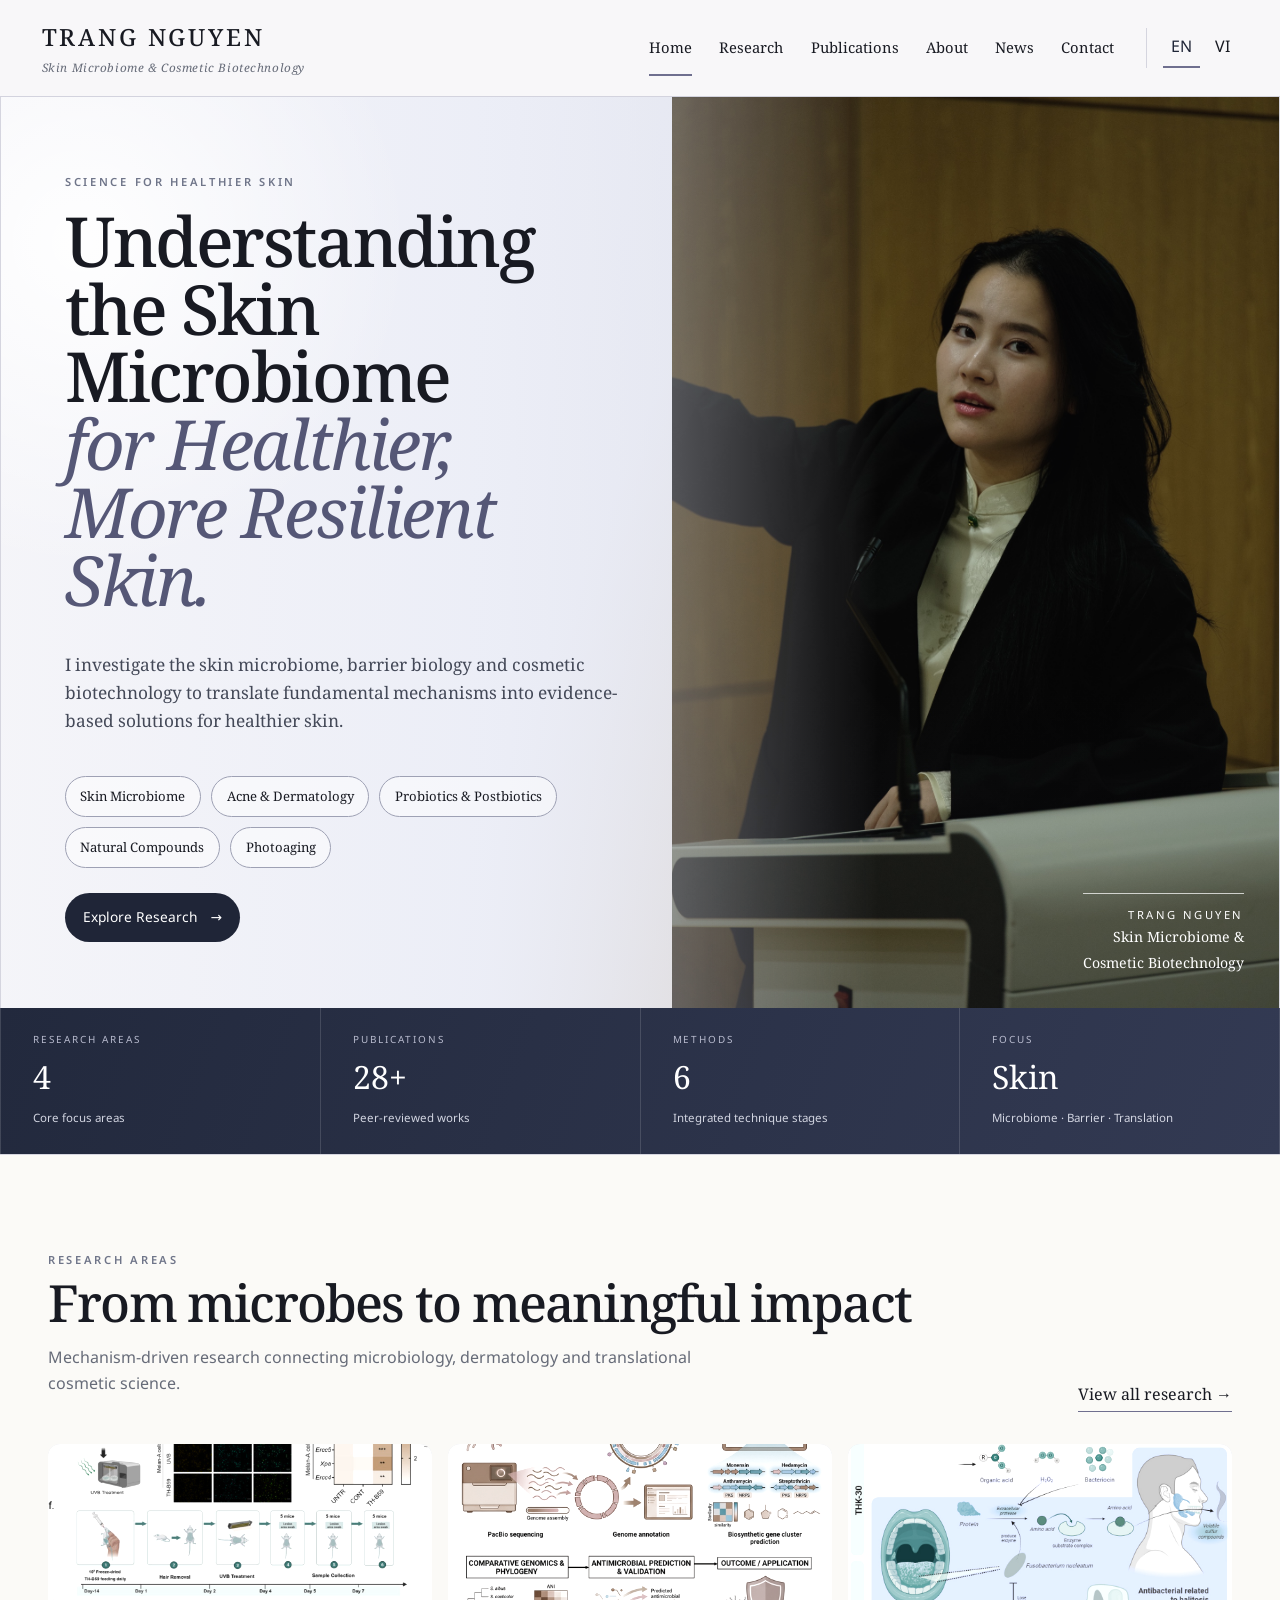
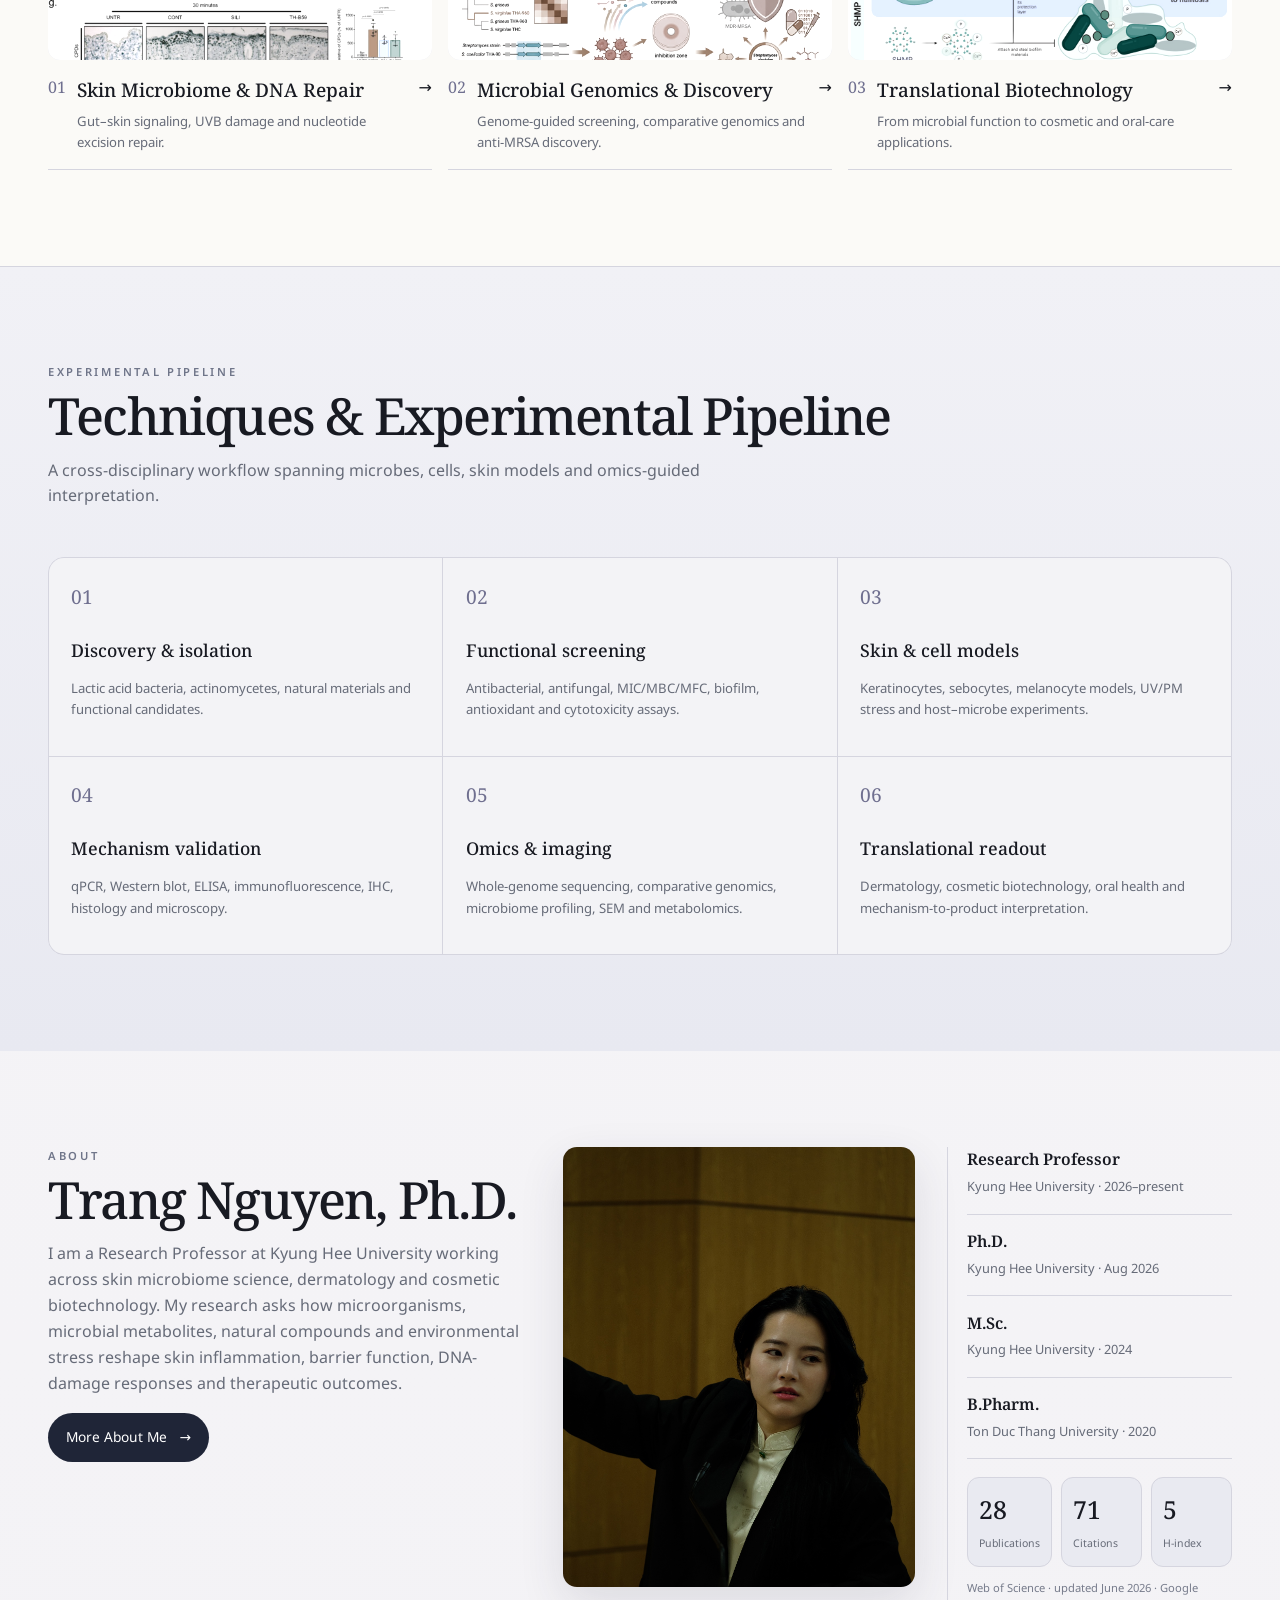
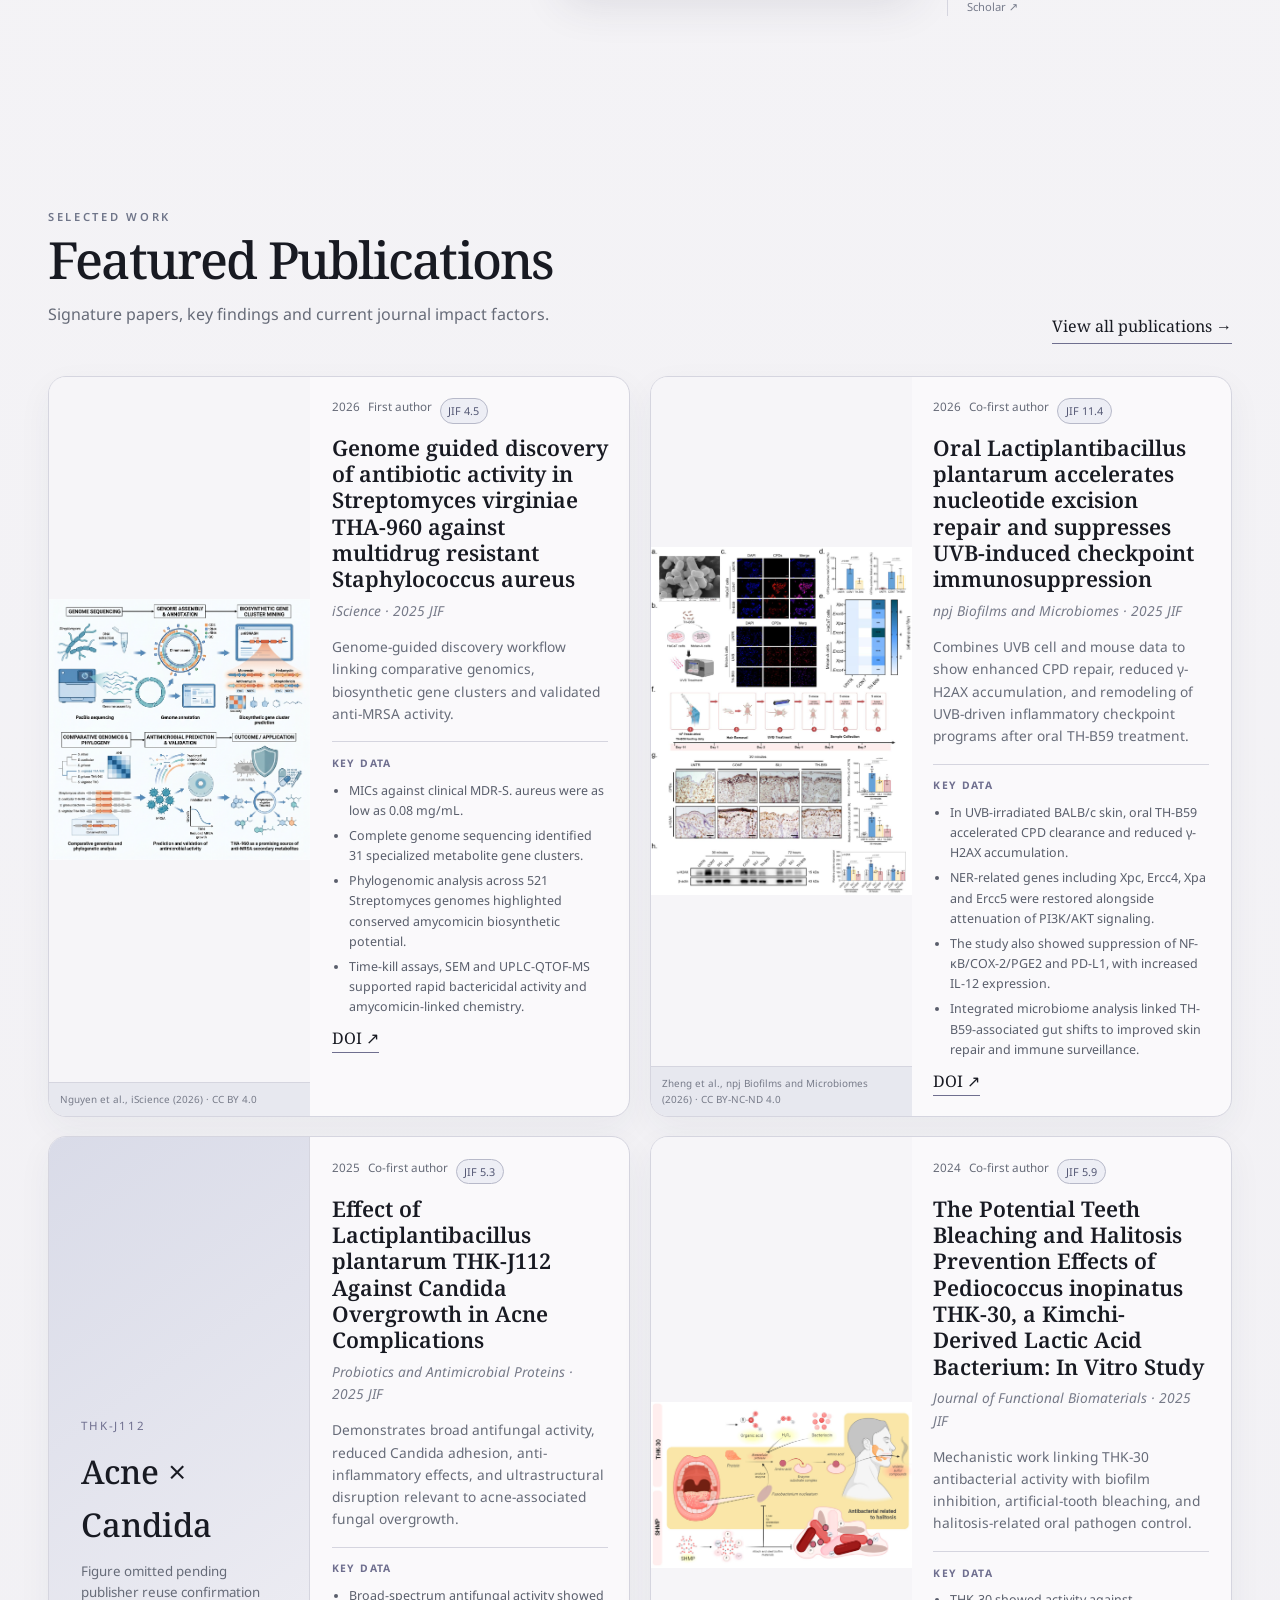
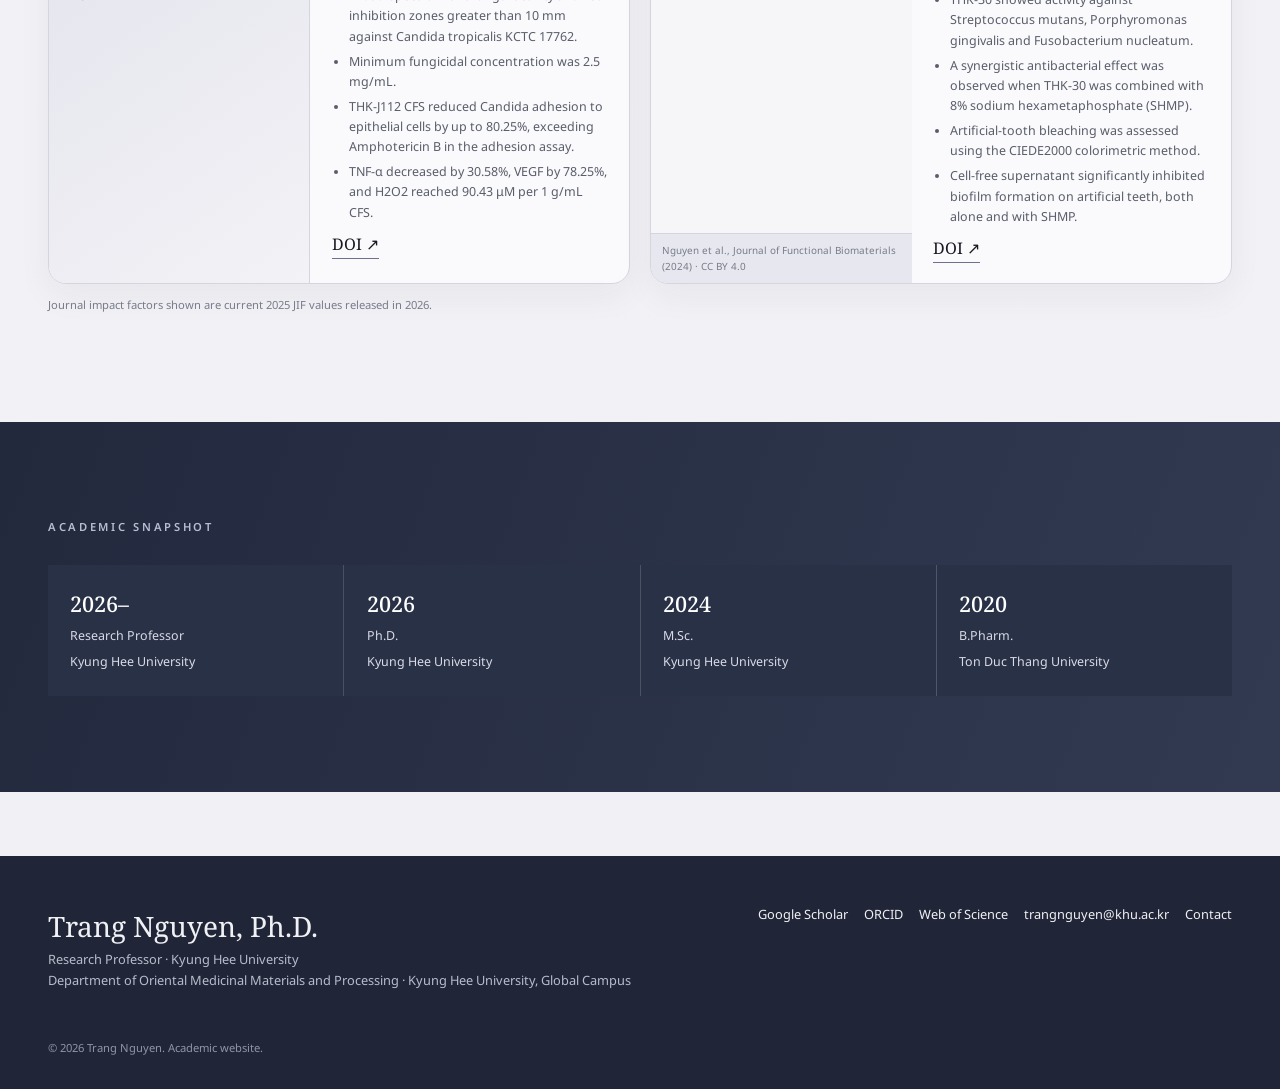
==== commit 5e2ba02e: "Add files via upload" ====
--- a/en/index.html
+++ b/en/index.html
@@ -1 +1 @@
-<!doctype html><html lang="en"><head><meta charset="utf-8"><meta name="viewport" content="width=device-width,initial-scale=1"><title>Home · Trang Nguyen</title><meta name="description" content="Exploring skin through microbes, natural compounds, metabolism, inflammation and environmental biology."><link rel="canonical" href="https://trangthepharmacist.github.io/en/"><link rel="alternate" hreflang="en" href="https://trangthepharmacist.github.io/en/"><link rel="alternate" hreflang="vi" href="https://trangthepharmacist.github.io/vi/"><meta property="og:title" content="Home · Trang Nguyen"><meta property="og:description" content="Exploring skin through microbes, natural compounds, metabolism, inflammation and environmental biology."><meta property="og:type" content="website"><meta property="og:url" content="https://trangthepharmacist.github.io/en/"><meta property="og:image" content="https://trangthepharmacist.github.io/images/trang-hero.png"><link rel="icon" href="/favicon.svg"><link rel="preconnect" href="https://fonts.googleapis.com"><link rel="preconnect" href="https://fonts.gstatic.com" crossorigin><link href="https://fonts.googleapis.com/css2?family=Noto+Sans:wght@400;500;600;700&family=Noto+Serif:wght@400;500;600;700&display=swap" rel="stylesheet"><link rel="stylesheet" href="/styles/global.css"><script type="application/ld+json">{"@context":"https://schema.org","@type":"Person","name":"Trang Nguyen","honorificSuffix":"Ph.D.","jobTitle":"Research Professor","affiliation":{"@type":"CollegeOrUniversity","name":"Kyung Hee University"},"sameAs":["https://orcid.org/0000-0001-5288-8994","https://www.webofscience.com/wos/author/rid/HMO-8225-2023"]}</script></head><body><a class="skip" href="#main">Skip to content</a><header class="site-header"><div class="nav-wrap"><a class="brand" href="/en/"><strong>TRANG NGUYEN</strong><span>Skin Microbiome &amp; Cosmetic Biotechnology</span></a><button class="menu-btn" aria-label="Open navigation" aria-expanded="false">Menu</button><nav class="main-nav" aria-label="Primary"><a href="/en/" aria-current="page">Home</a><a href="/en/research/" >Research</a><a href="/en/publications/" >Publications</a><a href="/en/about/" >About</a><a href="/en/news/" >News</a><a href="/en/contact/" >Contact</a></nav><div class="langs"><a href="/en/" data-lang-switch class="active">EN</a><a href="/vi/" data-lang-switch class="">VI</a></div></div></header><main id="main"><section class="hero"><div class="hero-copy"><div class="eyebrow">Research Professor</div><div class="role">Trang Nguyen, Ph.D.<br>Research Professor · Kyung Hee University</div><h1>Skin Science<br>Beyond the Surface.</h1><p class="lead">Exploring skin through microbes, natural compounds, metabolism, inflammation and environmental biology.</p><div class="hero-mobile-portrait"><img src="/images/trang-hero.png" alt="Trang Nguyen presenting academic research"></div><div class="tags"><a class="tag" href="/en/publications/#paper-thkj112">Skin Microbiome</a><a class="tag" href="/en/publications/#paper-thkj112">Acne &amp; Dermatology</a><a class="tag" href="/en/publications/#paper-thb59">Probiotics &amp; Postbiotics</a><a class="tag" href="/en/publications/#paper-hibiscus-atopic">Natural Compounds</a><a class="tag" href="/en/publications/#paper-thb59">Photoaging</a></div><a class="cta" href="/en/research/">Explore Research</a></div><div class="hero-media"><img src="/images/trang-hero.png" alt="Trang Nguyen presenting academic research"></div></section><section class="research-section"><div class="section"><div class="section-head"><div><div class="section-kicker">Research areas</div><h2>From Microbes to Healthier Skin</h2><p class="section-sub">Mechanism-driven research connecting microbiology, dermatology and translational cosmetic science.</p></div><a class="text-link" href="/en/research/">View all research →</a></div><div class="research-grid"><a class="research-card" href="/en/research/#acne-microbiome"><span class="num">01</span><h3>Acne &amp; Skin Microbiome</h3><p>Host–microbe interactions, dysbiosis and treatment response in acne.</p><span class="arrow">→</span></a><a class="research-card" href="/en/research/#probiotics"><span class="num">02</span><h3>Probiotics &amp; Postbiotics</h3><p>Beneficial microorganisms and cell-free metabolites for skin and mucosal health.</p><span class="arrow">→</span></a><a class="research-card" href="/en/research/#natural-products"><span class="num">03</span><h3>Natural Products &amp; Cosmetic Biotechnology</h3><p>Mechanism-based evaluation of natural actives, fermented materials and cosmetic ingredients.</p><span class="arrow">→</span></a><a class="research-card" href="/en/research/#environment"><span class="num">04</span><h3>Environmental Skin Biology</h3><p>UV, oxidative stress, photoaging, DNA damage and repair-linked inflammation.</p><span class="arrow">→</span></a></div></div></section><section class="section techniques-section"><div class="section-head"><div><div class="section-kicker">Experimental pipeline</div><h2>Techniques & Experimental Pipeline</h2><p class="section-sub">A cross-disciplinary workflow spanning microbes, cells, skin models and omics-guided interpretation.</p></div></div><div class="tech-grid"><article class="tech-card"><span class="tech-step">01</span><strong>Discovery &amp; isolation</strong><p>Lactic acid bacteria, actinomycetes, natural materials and functional candidates.</p></article><article class="tech-card"><span class="tech-step">02</span><strong>Functional screening</strong><p>Antibacterial, antifungal, MIC/MBC/MFC, biofilm, antioxidant and cytotoxicity assays.</p></article><article class="tech-card"><span class="tech-step">03</span><strong>Skin &amp; cell models</strong><p>Keratinocytes, sebocytes, melanocyte models, UV/PM stress and host–microbe experiments.</p></article><article class="tech-card"><span class="tech-step">04</span><strong>Mechanism validation</strong><p>qPCR, Western blot, ELISA, immunofluorescence, IHC, histology and microscopy.</p></article><article class="tech-card"><span class="tech-step">05</span><strong>Omics &amp; imaging</strong><p>Whole-genome sequencing, comparative genomics, microbiome profiling, SEM and metabolomics.</p></article><article class="tech-card"><span class="tech-step">06</span><strong>Translational readout</strong><p>Dermatology, cosmetic biotechnology, oral health and mechanism-to-product interpretation.</p></article></div></section><section class="section"><div class="about-preview"><div class="about-copy"><div class="section-kicker">About</div><h2 class="about-title">Trang Nguyen, Ph.D.</h2><p>I am a Research Professor at Kyung Hee University working across skin microbiome science, dermatology and cosmetic biotechnology. My research asks how microorganisms, microbial metabolites, natural compounds and environmental stress reshape skin inflammation, barrier function, DNA-damage responses and therapeutic outcomes.</p><a class="cta" href="/en/about/">More About Me</a></div><div class="about-photo"><img src="/images/trang-about.png" alt="Trang Nguyen at an academic presentation"></div><div class="credentials"><div class="credentials-list"><div class="credential"><strong>Research Professor</strong><span>Kyung Hee University · 2026–present</span></div><div class="credential"><strong>Ph.D.</strong><span>Kyung Hee University · Aug 2026</span></div><div class="credential"><strong>M.Sc.</strong><span>Kyung Hee University · 2024</span></div><div class="credential"><strong>B.Pharm.</strong><span>Ton Duc Thang University · 2020</span></div></div><div class="metrics"><div class="metric"><b>28</b><span>Publications</span></div><div class="metric"><b>71</b><span>Citations</span></div><div class="metric"><b>5</b><span>H-index</span></div></div><div class="metric-note">Web of Science · updated June 2026</div></div></div></section><section class="section"><div class="section-head"><div><div class="section-kicker">Selected work</div><h2>Featured Publications</h2><p class="section-sub">Signature papers, key findings and current journal impact factors.</p></div><a class="text-link" href="/en/publications/">View all publications →</a></div><div class="featured-pubs"><article class="featured-pub " id="paper-tha960"><figure class="paper-visual"><img src="/images/paper-tha960.png" alt="Graphical abstract from the iScience paper on Streptomyces virginiae THA-960 and anti-MRSA antibiotic discovery."><figcaption>Nguyen et al., iScience (2026) · CC BY 4.0</figcaption></figure><div class="featured-pub-copy"><div class="featured-meta"><span>2026</span><span>First author</span><span class="if-badge">JIF 4.5</span></div><h3>Genome guided discovery of antibiotic activity in Streptomyces virginiae THA-960 against multidrug resistant Staphylococcus aureus</h3><div class="pub-journal">iScience · 2025 JIF</div><p>Genome-guided discovery workflow linking comparative genomics, biosynthetic gene clusters and validated anti-MRSA activity.</p><div class="paper-data"><div class="paper-data-title">Key data</div><ul><li>MICs against clinical MDR-S. aureus were as low as 0.08 mg/mL.</li><li>Complete genome sequencing identified 31 specialized metabolite gene clusters.</li><li>Phylogenomic analysis across 521 Streptomyces genomes highlighted conserved amycomicin biosynthetic potential.</li><li>Time-kill assays, SEM and UPLC-QTOF-MS supported rapid bactericidal activity and amycomicin-linked chemistry.</li></ul></div><div class="featured-links"><a class="text-link" href="https://doi.org/10.1016/j.isci.2026.116311">DOI ↗</a></div></div></article><article class="featured-pub " id="paper-thb59"><figure class="paper-visual"><img src="/images/paper-thb59.png" alt="Composite figure from the TH-B59 paper showing CPD repair and mouse UVB workflow."><figcaption>Zheng et al., npj Biofilms and Microbiomes (2026) · CC BY-NC-ND 4.0</figcaption></figure><div class="featured-pub-copy"><div class="featured-meta"><span>2026</span><span>Co-first author</span><span class="if-badge">JIF 11.4</span></div><h3>Oral Lactiplantibacillus plantarum accelerates nucleotide excision repair and suppresses UVB-induced checkpoint immunosuppression</h3><div class="pub-journal">npj Biofilms and Microbiomes · 2025 JIF</div><p>Combines UVB cell and mouse data to show enhanced CPD repair, reduced γ-H2AX accumulation, and remodeling of UVB-driven inflammatory checkpoint programs after oral TH-B59 treatment.</p><div class="paper-data"><div class="paper-data-title">Key data</div><ul><li>In UVB-irradiated BALB/c skin, oral TH-B59 accelerated CPD clearance and reduced γ-H2AX accumulation.</li><li>NER-related genes including Xpc, Ercc4, Xpa and Ercc5 were restored alongside attenuation of PI3K/AKT signaling.</li><li>The study also showed suppression of NF-κB/COX-2/PGE2 and PD-L1, with increased IL-12 expression.</li><li>Integrated microbiome analysis linked TH-B59-associated gut shifts to improved skin repair and immune surveillance.</li></ul></div><div class="featured-links"><a class="text-link" href="https://doi.org/10.1038/s41522-026-01108-2">DOI ↗</a></div></div></article><article class="featured-pub no-image" id="paper-thkj112"><div class="paper-placeholder"><span>THK-J112</span><strong>Acne × Candida</strong><small>Figure omitted pending publisher reuse confirmation</small></div><div class="featured-pub-copy"><div class="featured-meta"><span>2025</span><span>Co-first author</span><span class="if-badge">JIF 5.3</span></div><h3>Effect of Lactiplantibacillus plantarum THK-J112 Against Candida Overgrowth in Acne Complications</h3><div class="pub-journal">Probiotics and Antimicrobial Proteins · 2025 JIF</div><p>Demonstrates broad antifungal activity, reduced Candida adhesion, anti-inflammatory effects, and ultrastructural disruption relevant to acne-associated fungal overgrowth.</p><div class="paper-data"><div class="paper-data-title">Key data</div><ul><li>Broad-spectrum antifungal activity showed inhibition zones greater than 10 mm against Candida tropicalis KCTC 17762.</li><li>Minimum fungicidal concentration was 2.5 mg/mL.</li><li>THK-J112 CFS reduced Candida adhesion to epithelial cells by up to 80.25%, exceeding Amphotericin B in the adhesion assay.</li><li>TNF-α decreased by 30.58%, VEGF by 78.25%, and H2O2 reached 90.43 μM per 1 g/mL CFS.</li></ul></div><div class="featured-links"><a class="text-link" href="https://doi.org/10.1007/s12602-025-10714-z">DOI ↗</a></div></div></article><article class="featured-pub " id="paper-thk30"><figure class="paper-visual"><img src="/images/paper-thk30.png" alt="Mechanism diagram from the THK-30 paper showing halitosis-related antibacterial action."><figcaption>Nguyen et al., Journal of Functional Biomaterials (2024) · CC BY 4.0</figcaption></figure><div class="featured-pub-copy"><div class="featured-meta"><span>2024</span><span>Co-first author</span><span class="if-badge">JIF 5.9</span></div><h3>The Potential Teeth Bleaching and Halitosis Prevention Effects of Pediococcus inopinatus THK-30, a Kimchi-Derived Lactic Acid Bacterium: In Vitro Study</h3><div class="pub-journal">Journal of Functional Biomaterials · 2025 JIF</div><p>Mechanistic work linking THK-30 antibacterial activity with biofilm inhibition, artificial-tooth bleaching, and halitosis-related oral pathogen control.</p><div class="paper-data"><div class="paper-data-title">Key data</div><ul><li>THK-30 showed activity against Streptococcus mutans, Porphyromonas gingivalis and Fusobacterium nucleatum.</li><li>A synergistic antibacterial effect was observed when THK-30 was combined with 8% sodium hexametaphosphate (SHMP).</li><li>Artificial-tooth bleaching was assessed using the CIEDE2000 colorimetric method.</li><li>Cell-free supernatant significantly inhibited biofilm formation on artificial teeth, both alone and with SHMP.</li></ul></div><div class="featured-links"><a class="text-link" href="https://doi.org/10.3390/jfb15030064">DOI ↗</a></div></div></article></div><p class="metric-note">Journal impact factors shown are current 2025 JIF values released in 2026.</p></section><section class="snapshot"><div class="section"><div class="section-kicker">Academic Snapshot</div><div class="timeline"><div><b>2026–</b><span>Research Professor<br>Kyung Hee University</span></div><div><b>2026</b><span>Ph.D.<br>Kyung Hee University</span></div><div><b>2024</b><span>M.Sc.<br>Kyung Hee University</span></div><div><b>2020</b><span>B.Pharm.<br>Ton Duc Thang University</span></div></div></div></section></main><footer class="site-footer"><div class="footer-inner"><div><div class="footer-name">Trang Nguyen, Ph.D.</div><div class="footer-meta">Research Professor · Kyung Hee University<br>Department of Oriental Medicinal Materials and Processing · Kyung Hee University, Global Campus</div></div><div class="footer-links"><a href="https://orcid.org/0000-0001-5288-8994">ORCID</a><a href="https://www.webofscience.com/wos/author/rid/HMO-8225-2023">Web of Science</a><a href="mailto:trangnguyen@khu.ac.kr">trangnguyen@khu.ac.kr</a><a href="/en/contact/">Contact</a></div></div><div class="copyright">© 2026 Trang Nguyen. Academic website.</div></footer><script>const b=document.querySelector('.menu-btn'),n=document.querySelector('.main-nav');if(b&&n){b.addEventListener('click',()=>{const o=n.classList.toggle('open');b.setAttribute('aria-expanded',String(o));});n.querySelectorAll('a').forEach(a=>a.addEventListener('click',()=>{n.classList.remove('open');b.setAttribute('aria-expanded','false')}));}</script></body></html>+<!doctype html><html lang="en"><head><meta charset="utf-8"><meta name="viewport" content="width=device-width,initial-scale=1"><title>Home · Trang Nguyen</title><meta name="description" content="I investigate the skin microbiome, barrier biology and cosmetic biotechnology to translate fundamental mechanisms into evidence-based solutions for healthier skin."><link rel="canonical" href="https://trangthepharmacist.github.io/en/"><link rel="alternate" hreflang="en" href="https://trangthepharmacist.github.io/en/"><link rel="alternate" hreflang="vi" href="https://trangthepharmacist.github.io/vi/"><meta property="og:title" content="Home · Trang Nguyen"><meta property="og:description" content="I investigate the skin microbiome, barrier biology and cosmetic biotechnology to translate fundamental mechanisms into evidence-based solutions for healthier skin."><meta property="og:type" content="website"><meta property="og:url" content="https://trangthepharmacist.github.io/en/"><meta property="og:image" content="https://trangthepharmacist.github.io/images/trang-hero.png"><link rel="icon" href="/favicon.svg"><link rel="preconnect" href="https://fonts.googleapis.com"><link rel="preconnect" href="https://fonts.gstatic.com" crossorigin><link href="https://fonts.googleapis.com/css2?family=Noto+Sans:wght@400;500;600;700&family=Noto+Serif:wght@400;500;600;700&display=swap" rel="stylesheet"><link rel="stylesheet" href="/styles/global.css"><script type="application/ld+json">{"@context":"https://schema.org","@type":"Person","name":"Trang Nguyen","honorificSuffix":"Ph.D.","jobTitle":"Research Professor","affiliation":{"@type":"CollegeOrUniversity","name":"Kyung Hee University"},"sameAs":["https://orcid.org/0000-0001-5288-8994","https://www.webofscience.com/wos/author/rid/HMO-8225-2023"]}</script></head><body><a class="skip" href="#main">Skip to content</a><header class="site-header"><div class="nav-wrap"><a class="brand" href="/en/"><strong>TRANG NGUYEN</strong><span>Skin Microbiome &amp; Cosmetic Biotechnology</span></a><button class="menu-btn" aria-label="Open navigation" aria-expanded="false">Menu</button><nav class="main-nav" aria-label="Primary"><a href="/en/" aria-current="page">Home</a><a href="/en/research/" >Research</a><a href="/en/publications/" >Publications</a><a href="/en/about/" >About</a><a href="/en/news/" >News</a><a href="/en/contact/" >Contact</a></nav><div class="langs"><a href="/en/" data-lang-switch class="active">EN</a><a href="/vi/" data-lang-switch class="">VI</a></div></div></header><main id="main"><section class="hero"><div class="hero-copy"><div class="eyebrow">Science for healthier skin</div><h1>Understanding the Skin Microbiome<br><em>for Healthier, More Resilient Skin.</em></h1><p class="lead">I investigate the skin microbiome, barrier biology and cosmetic biotechnology to translate fundamental mechanisms into evidence-based solutions for healthier skin.</p><div class="hero-mobile-portrait"><img src="/images/trang-hero.png" alt="Trang Nguyen presenting academic research"></div><div class="tags"><a class="tag" href="/en/publications/#paper-thkj112">Skin Microbiome</a><a class="tag" href="/en/publications/#paper-thkj112">Acne &amp; Dermatology</a><a class="tag" href="/en/publications/#paper-thb59">Probiotics &amp; Postbiotics</a><a class="tag" href="/en/publications/#paper-hibiscus-atopic">Natural Compounds</a><a class="tag" href="/en/publications/#paper-thb59">Photoaging</a></div><a class="cta" href="/en/research/">Explore Research</a></div><div class="hero-media"><img src="/images/trang-hero.png" alt="Trang Nguyen presenting academic research"><div class="hero-nameplate"><span>TRANG NGUYEN</span><strong>Skin Microbiome &amp;<br>Cosmetic Biotechnology</strong></div></div></section><section class="impact-strip"><div class="impact-inner"><div><span>Research areas</span><b>4</b><small>Core focus areas</small></div><div><span>Publications</span><b>28+</b><small>Peer-reviewed works</small></div><div><span>Methods</span><b>6</b><small>Integrated technique stages</small></div><div><span>Focus</span><b>Skin</b><small>Microbiome · Barrier · Translation</small></div></div></section><section class="research-section"><div class="section"><div class="section-head"><div><div class="section-kicker">Research areas</div><h2>From microbes to meaningful impact</h2><p class="section-sub">Mechanism-driven research connecting microbiology, dermatology and translational cosmetic science.</p></div><a class="text-link" href="/en/research/">View all research →</a></div><div class="showcase-grid"><a class="showcase-card" href="/en/publications/#paper-thb59"><div class="showcase-image"><img src="/images/paper-thb59.png" alt="Skin Microbiome &amp; DNA Repair"></div><span>01</span><h3>Skin Microbiome &amp; DNA Repair</h3><p>Gut–skin signaling, UVB damage and nucleotide excision repair.</p><b>→</b></a><a class="showcase-card" href="/en/publications/#paper-tha960"><div class="showcase-image"><img src="/images/paper-tha960.png" alt="Microbial Genomics &amp; Discovery"></div><span>02</span><h3>Microbial Genomics &amp; Discovery</h3><p>Genome-guided screening, comparative genomics and anti-MRSA discovery.</p><b>→</b></a><a class="showcase-card" href="/en/publications/#paper-thk30"><div class="showcase-image"><img src="/images/paper-thk30.png" alt="Translational Biotechnology"></div><span>03</span><h3>Translational Biotechnology</h3><p>From microbial function to cosmetic and oral-care applications.</p><b>→</b></a></div></div></section><section class="section techniques-section"><div class="section-head"><div><div class="section-kicker">Experimental pipeline</div><h2>Techniques & Experimental Pipeline</h2><p class="section-sub">A cross-disciplinary workflow spanning microbes, cells, skin models and omics-guided interpretation.</p></div></div><div class="tech-grid"><article class="tech-card"><span class="tech-step">01</span><strong>Discovery &amp; isolation</strong><p>Lactic acid bacteria, actinomycetes, natural materials and functional candidates.</p></article><article class="tech-card"><span class="tech-step">02</span><strong>Functional screening</strong><p>Antibacterial, antifungal, MIC/MBC/MFC, biofilm, antioxidant and cytotoxicity assays.</p></article><article class="tech-card"><span class="tech-step">03</span><strong>Skin &amp; cell models</strong><p>Keratinocytes, sebocytes, melanocyte models, UV/PM stress and host–microbe experiments.</p></article><article class="tech-card"><span class="tech-step">04</span><strong>Mechanism validation</strong><p>qPCR, Western blot, ELISA, immunofluorescence, IHC, histology and microscopy.</p></article><article class="tech-card"><span class="tech-step">05</span><strong>Omics &amp; imaging</strong><p>Whole-genome sequencing, comparative genomics, microbiome profiling, SEM and metabolomics.</p></article><article class="tech-card"><span class="tech-step">06</span><strong>Translational readout</strong><p>Dermatology, cosmetic biotechnology, oral health and mechanism-to-product interpretation.</p></article></div></section><section class="section"><div class="about-preview"><div class="about-copy"><div class="section-kicker">About</div><h2 class="about-title">Trang Nguyen, Ph.D.</h2><p>I am a Research Professor at Kyung Hee University working across skin microbiome science, dermatology and cosmetic biotechnology. My research asks how microorganisms, microbial metabolites, natural compounds and environmental stress reshape skin inflammation, barrier function, DNA-damage responses and therapeutic outcomes.</p><a class="cta" href="/en/about/">More About Me</a></div><div class="about-photo"><img src="/images/trang-about.png" alt="Trang Nguyen at an academic presentation"></div><div class="credentials"><div class="credentials-list"><div class="credential"><strong>Research Professor</strong><span>Kyung Hee University · 2026–present</span></div><div class="credential"><strong>Ph.D.</strong><span>Kyung Hee University · Aug 2026</span></div><div class="credential"><strong>M.Sc.</strong><span>Kyung Hee University · 2024</span></div><div class="credential"><strong>B.Pharm.</strong><span>Ton Duc Thang University · 2020</span></div></div><div class="metrics"><div class="metric"><b>28</b><span>Publications</span></div><div class="metric"><b>71</b><span>Citations</span></div><div class="metric"><b>5</b><span>H-index</span></div></div><div class="metric-note">Web of Science · updated June 2026 · <a href="https://scholar.google.com/citations?user=YH3xcVYAAAAJ&hl=en">Google Scholar ↗</a></div></div></div></section><section class="section"><div class="section-head"><div><div class="section-kicker">Selected work</div><h2>Featured Publications</h2><p class="section-sub">Signature papers, key findings and current journal impact factors.</p></div><a class="text-link" href="/en/publications/">View all publications →</a></div><div class="featured-pubs"><article class="featured-pub " id="paper-tha960"><figure class="paper-visual"><img src="/images/paper-tha960.png" alt="Graphical abstract from the iScience paper on Streptomyces virginiae THA-960 and anti-MRSA antibiotic discovery."><figcaption>Nguyen et al., iScience (2026) · CC BY 4.0</figcaption></figure><div class="featured-pub-copy"><div class="featured-meta"><span>2026</span><span>First author</span><span class="if-badge">JIF 4.5</span></div><h3>Genome guided discovery of antibiotic activity in Streptomyces virginiae THA-960 against multidrug resistant Staphylococcus aureus</h3><div class="pub-journal">iScience · 2025 JIF</div><p>Genome-guided discovery workflow linking comparative genomics, biosynthetic gene clusters and validated anti-MRSA activity.</p><div class="paper-data"><div class="paper-data-title">Key data</div><ul><li>MICs against clinical MDR-S. aureus were as low as 0.08 mg/mL.</li><li>Complete genome sequencing identified 31 specialized metabolite gene clusters.</li><li>Phylogenomic analysis across 521 Streptomyces genomes highlighted conserved amycomicin biosynthetic potential.</li><li>Time-kill assays, SEM and UPLC-QTOF-MS supported rapid bactericidal activity and amycomicin-linked chemistry.</li></ul></div><div class="featured-links"><a class="text-link" href="https://doi.org/10.1016/j.isci.2026.116311">DOI ↗</a></div></div></article><article class="featured-pub " id="paper-thb59"><figure class="paper-visual"><img src="/images/paper-thb59.png" alt="Composite figure from the TH-B59 paper showing CPD repair and mouse UVB workflow."><figcaption>Zheng et al., npj Biofilms and Microbiomes (2026) · CC BY-NC-ND 4.0</figcaption></figure><div class="featured-pub-copy"><div class="featured-meta"><span>2026</span><span>Co-first author</span><span class="if-badge">JIF 11.4</span></div><h3>Oral Lactiplantibacillus plantarum accelerates nucleotide excision repair and suppresses UVB-induced checkpoint immunosuppression</h3><div class="pub-journal">npj Biofilms and Microbiomes · 2025 JIF</div><p>Combines UVB cell and mouse data to show enhanced CPD repair, reduced γ-H2AX accumulation, and remodeling of UVB-driven inflammatory checkpoint programs after oral TH-B59 treatment.</p><div class="paper-data"><div class="paper-data-title">Key data</div><ul><li>In UVB-irradiated BALB/c skin, oral TH-B59 accelerated CPD clearance and reduced γ-H2AX accumulation.</li><li>NER-related genes including Xpc, Ercc4, Xpa and Ercc5 were restored alongside attenuation of PI3K/AKT signaling.</li><li>The study also showed suppression of NF-κB/COX-2/PGE2 and PD-L1, with increased IL-12 expression.</li><li>Integrated microbiome analysis linked TH-B59-associated gut shifts to improved skin repair and immune surveillance.</li></ul></div><div class="featured-links"><a class="text-link" href="https://doi.org/10.1038/s41522-026-01108-2">DOI ↗</a></div></div></article><article class="featured-pub no-image" id="paper-thkj112"><div class="paper-placeholder"><span>THK-J112</span><strong>Acne × Candida</strong><small>Figure omitted pending publisher reuse confirmation</small></div><div class="featured-pub-copy"><div class="featured-meta"><span>2025</span><span>Co-first author</span><span class="if-badge">JIF 5.3</span></div><h3>Effect of Lactiplantibacillus plantarum THK-J112 Against Candida Overgrowth in Acne Complications</h3><div class="pub-journal">Probiotics and Antimicrobial Proteins · 2025 JIF</div><p>Demonstrates broad antifungal activity, reduced Candida adhesion, anti-inflammatory effects, and ultrastructural disruption relevant to acne-associated fungal overgrowth.</p><div class="paper-data"><div class="paper-data-title">Key data</div><ul><li>Broad-spectrum antifungal activity showed inhibition zones greater than 10 mm against Candida tropicalis KCTC 17762.</li><li>Minimum fungicidal concentration was 2.5 mg/mL.</li><li>THK-J112 CFS reduced Candida adhesion to epithelial cells by up to 80.25%, exceeding Amphotericin B in the adhesion assay.</li><li>TNF-α decreased by 30.58%, VEGF by 78.25%, and H2O2 reached 90.43 μM per 1 g/mL CFS.</li></ul></div><div class="featured-links"><a class="text-link" href="https://doi.org/10.1007/s12602-025-10714-z">DOI ↗</a></div></div></article><article class="featured-pub " id="paper-thk30"><figure class="paper-visual"><img src="/images/paper-thk30.png" alt="Mechanism diagram from the THK-30 paper showing halitosis-related antibacterial action."><figcaption>Nguyen et al., Journal of Functional Biomaterials (2024) · CC BY 4.0</figcaption></figure><div class="featured-pub-copy"><div class="featured-meta"><span>2024</span><span>Co-first author</span><span class="if-badge">JIF 5.9</span></div><h3>The Potential Teeth Bleaching and Halitosis Prevention Effects of Pediococcus inopinatus THK-30, a Kimchi-Derived Lactic Acid Bacterium: In Vitro Study</h3><div class="pub-journal">Journal of Functional Biomaterials · 2025 JIF</div><p>Mechanistic work linking THK-30 antibacterial activity with biofilm inhibition, artificial-tooth bleaching, and halitosis-related oral pathogen control.</p><div class="paper-data"><div class="paper-data-title">Key data</div><ul><li>THK-30 showed activity against Streptococcus mutans, Porphyromonas gingivalis and Fusobacterium nucleatum.</li><li>A synergistic antibacterial effect was observed when THK-30 was combined with 8% sodium hexametaphosphate (SHMP).</li><li>Artificial-tooth bleaching was assessed using the CIEDE2000 colorimetric method.</li><li>Cell-free supernatant significantly inhibited biofilm formation on artificial teeth, both alone and with SHMP.</li></ul></div><div class="featured-links"><a class="text-link" href="https://doi.org/10.3390/jfb15030064">DOI ↗</a></div></div></article></div><p class="metric-note">Journal impact factors shown are current 2025 JIF values released in 2026.</p></section><section class="snapshot"><div class="section"><div class="section-kicker">Academic Snapshot</div><div class="timeline"><div><b>2026–</b><span>Research Professor<br>Kyung Hee University</span></div><div><b>2026</b><span>Ph.D.<br>Kyung Hee University</span></div><div><b>2024</b><span>M.Sc.<br>Kyung Hee University</span></div><div><b>2020</b><span>B.Pharm.<br>Ton Duc Thang University</span></div></div></div></section></main><footer class="site-footer"><div class="footer-inner"><div><div class="footer-name">Trang Nguyen, Ph.D.</div><div class="footer-meta">Research Professor · Kyung Hee University<br>Department of Oriental Medicinal Materials and Processing · Kyung Hee University, Global Campus</div></div><div class="footer-links"><a href="https://scholar.google.com/citations?user=YH3xcVYAAAAJ&hl=en">Google Scholar</a><a href="https://orcid.org/0000-0001-5288-8994">ORCID</a><a href="https://www.webofscience.com/wos/author/rid/HMO-8225-2023">Web of Science</a><a href="mailto:trangnguyen@khu.ac.kr">trangnguyen@khu.ac.kr</a><a href="/en/contact/">Contact</a></div></div><div class="copyright">© 2026 Trang Nguyen. Academic website.</div></footer><script>const b=document.querySelector('.menu-btn'),n=document.querySelector('.main-nav');if(b&&n){b.addEventListener('click',()=>{const o=n.classList.toggle('open');b.setAttribute('aria-expanded',String(o));});n.querySelectorAll('a').forEach(a=>a.addEventListener('click',()=>{n.classList.remove('open');b.setAttribute('aria-expanded','false')}));}</script></body></html>
--- a/styles/global.css
+++ b/styles/global.css
@@ -1,36 +1,44 @@
 :root{
-  --bg:#07121d;--bg2:#091827;--panel:#0d2031;--panel2:#10283b;--panel3:#0a1a28;
-  --text:#eef7ff;--muted:#9db1c3;--soft:#c6d7e5;--accent:#78d9ff;--accent2:#9eb0ff;
-  --line:rgba(164,199,224,.17);--line2:rgba(164,199,224,.28);--max:1380px;
-  --serif:'Noto Serif','Times New Roman',serif;--sans:'Noto Sans',ui-sans-serif,system-ui,-apple-system,'Segoe UI',sans-serif;
+  --paper:#f4f3f6;
+  --paper-2:#ececf2;
+  --white:#fbfaf7;
+  --ink:#181a22;
+  --navy:#1f2537;
+  --navy-2:#293047;
+  --lav:#d9dced;
+  --lav-2:#c7cce2;
+  --mauve:#8f8aa5;
+  --accent:#6f6f8f;
+  --line:#d5d5df;
+  --muted:#666b78;
+  --gold:#9f8862;
+  --max:1360px;
+  --serif:'Noto Serif',Georgia,'Times New Roman',serif;
+  --sans:'Noto Sans',Inter,ui-sans-serif,system-ui,sans-serif;
 }
-*{box-sizing:border-box}html{scroll-behavior:smooth;background:var(--bg);color:var(--text)}body{margin:0;font-family:var(--sans);background:linear-gradient(180deg,var(--bg) 0%,#081522 100%);color:var(--text);line-height:1.62;font-feature-settings:'kern' 1,'liga' 1;text-rendering:optimizeLegibility}img{display:block;max-width:100%}a{color:inherit;text-decoration:none}button{font:inherit}.skip{position:absolute;left:-999px}.skip:focus{left:1rem;top:1rem;background:var(--accent);color:#04111c;padding:.75rem 1rem;z-index:100}.section{max-width:var(--max);margin:auto;padding:6.5rem 3rem}.section-kicker,.eyebrow{font-size:.72rem;letter-spacing:.18em;text-transform:uppercase;color:var(--accent);font-weight:700}.section h2,.page-title,.about-title{font-family:var(--serif);font-weight:500;letter-spacing:-.018em;line-height:1.08}.section h2{font-size:clamp(2.25rem,3.7vw,4.25rem);margin:.45rem 0}.section-sub,.page-intro{color:var(--muted);max-width:760px}.text-link{color:var(--accent);border-bottom:1px solid rgba(120,217,255,.45);padding-bottom:.12rem}.text-link:hover{border-color:var(--accent)}
-
-.site-header{position:sticky;top:0;z-index:60;background:rgba(7,18,29,.9);backdrop-filter:blur(18px);border-bottom:1px solid var(--line)}.nav-wrap{max-width:var(--max);margin:auto;padding:1rem 3rem;display:flex;align-items:center;gap:2rem;min-height:84px}.brand{margin-right:auto}.brand strong{display:block;font-family:var(--serif);font-size:1.3rem;font-weight:600;letter-spacing:.025em}.brand span{display:block;margin-top:.18rem;color:var(--muted);font-size:.66rem;letter-spacing:.15em;text-transform:uppercase}.main-nav{display:flex;gap:1.45rem;font-size:.9rem}.main-nav a{color:var(--soft);position:relative;padding:.4rem 0}.main-nav a:hover,.main-nav a[aria-current=page]{color:#fff}.main-nav a[aria-current=page]::after{content:'';position:absolute;left:0;right:0;bottom:-.7rem;height:2px;background:linear-gradient(90deg,var(--accent),var(--accent2))}.langs{display:flex;gap:.3rem;border-left:1px solid var(--line);padding-left:1rem}.langs a{padding:.38rem .55rem;border-radius:7px;color:var(--muted)}.langs a.active{background:#17344a;color:#fff}.menu-btn{display:none;color:#fff;background:#10283b;border:1px solid var(--line2);padding:.45rem .65rem;border-radius:7px}.menu-btn:focus-visible,a:focus-visible{outline:2px solid var(--accent);outline-offset:3px}
-
-.hero{max-width:var(--max);margin:0 auto;display:grid;grid-template-columns:minmax(0,.92fr) minmax(0,1.08fr);min-height:clamp(650px,calc(100svh - 84px),820px);border-left:1px solid var(--line);border-right:1px solid var(--line);background:var(--panel3)}.hero-copy{padding:clamp(5rem,9vh,7.5rem) clamp(2.6rem,4vw,5rem) 4rem;display:flex;flex-direction:column;align-items:flex-start;justify-content:flex-start;background:radial-gradient(circle at 15% 0%,rgba(120,217,255,.08),transparent 42%),linear-gradient(150deg,#07131f 0%,#0a1c2c 100%)}.hero .role{color:var(--soft);font-size:1rem;line-height:1.65;margin-top:.45rem}.hero h1{font-family:var(--serif);font-size:clamp(4rem,5.5vw,6.6rem);line-height:.96;letter-spacing:-.045em;font-weight:500;margin:1.1rem 0 1.4rem;max-width:720px}.hero .lead{max-width:650px;color:#b9cada;font-size:1.07rem;margin:0 0 .9rem}.hero-media{position:relative;overflow:hidden;background:#0b1c2a}.hero-media img{width:100%;height:100%;object-fit:cover;object-position:center 24%}.hero-media::before{content:'';position:absolute;inset:0;background:linear-gradient(90deg,rgba(7,18,29,.5) 0%,rgba(7,18,29,.1) 28%,rgba(4,12,20,.15) 100%);z-index:1}.hero-media::after{content:'';position:absolute;inset:0;box-shadow:inset 0 0 80px rgba(5,16,26,.35);z-index:2}.hero-mobile-portrait{display:none}.tags{display:flex;flex-wrap:wrap;gap:.55rem;margin:1.2rem 0 2rem}.tag{display:inline-flex;align-items:center;border:1px solid var(--line2);background:rgba(12,36,53,.55);color:#d9ebf7;padding:.5rem .76rem;border-radius:999px;font-size:.78rem;transition:.18s ease}.tag:hover{transform:translateY(-2px);border-color:rgba(120,217,255,.7);background:#102c42}.cta{display:inline-flex;gap:.7rem;align-items:center;background:linear-gradient(135deg,#5bc7ee,#8ea8ff);color:#05121c;padding:.8rem 1.1rem;border-radius:999px;font-weight:700;width:max-content}.cta::after{content:'→'}.cta:hover{filter:brightness(1.08)}
-
-.research-section{background:#081725;border-top:1px solid var(--line);border-bottom:1px solid var(--line)}.section-head{display:flex;justify-content:space-between;align-items:end;gap:2rem;margin-bottom:2.2rem}.research-grid{display:grid;grid-template-columns:repeat(4,1fr);border:1px solid var(--line);border-radius:18px;overflow:hidden;background:var(--panel)}.research-card{padding:1.6rem;min-height:285px;border-right:1px solid var(--line);display:flex;flex-direction:column;background:linear-gradient(180deg,rgba(255,255,255,.012),rgba(255,255,255,0));transition:.18s ease}.research-card:last-child{border-right:0}.research-card:hover{background:#10283a}.research-card .num{font-family:var(--serif);color:var(--accent);font-size:2rem}.research-card h3{font-family:var(--serif);font-size:1.55rem;line-height:1.16;font-weight:500;margin:1.2rem 0 .75rem}.research-card p{color:var(--muted);font-size:.92rem;margin:0}.research-card .arrow{margin-top:auto;color:var(--accent)}
-
-.techniques-section{padding-top:5.4rem}.tech-grid{display:grid;grid-template-columns:repeat(3,1fr);gap:1rem}.tech-card{min-height:180px;padding:1.35rem;border:1px solid var(--line);background:linear-gradient(145deg,#0b1d2c,#10263a);border-radius:16px;position:relative;overflow:hidden}.tech-card::after{content:'';position:absolute;width:120px;height:120px;border-radius:50%;right:-45px;top:-55px;background:radial-gradient(circle,rgba(120,217,255,.14),transparent 68%)}.tech-step{display:block;color:var(--accent);font-family:var(--serif);font-size:1.3rem;margin-bottom:1.25rem}.tech-card strong{display:block;font-family:var(--serif);font-size:1.26rem;font-weight:500;margin-bottom:.5rem}.tech-card p{color:var(--muted);font-size:.86rem;margin:0;max-width:360px}
-
-.about-preview{display:grid;grid-template-columns:1.1fr .76fr .62fr;gap:2rem;align-items:start}.about-copy p{color:var(--muted);max-width:650px}.about-photo{border-radius:16px;overflow:hidden;border:1px solid var(--line)}.about-photo img{aspect-ratio:4/5;object-fit:cover;object-position:center 24%}.credentials{border-left:1px solid var(--line);padding-left:1.4rem}.credential{padding-bottom:1rem;margin-bottom:1rem;border-bottom:1px solid var(--line)}.credential strong{display:block}.credential span{color:var(--muted);font-size:.84rem}.metrics{display:grid;grid-template-columns:repeat(3,1fr);gap:.6rem;margin-top:1.25rem}.metric{padding:.8rem;background:var(--panel);border-radius:10px}.metric b{font-family:var(--serif);font-size:1.6rem;font-weight:500}.metric span{display:block;color:var(--muted);font-size:.68rem}.metric-note{font-size:.72rem;color:#7f98ac;margin-top:.8rem}
-
-.featured-pubs{display:grid;grid-template-columns:repeat(2,minmax(0,1fr));gap:1.2rem}.featured-pub{display:grid;grid-template-columns:minmax(0,.9fr) minmax(0,1.1fr);background:#0b1d2c;border:1px solid var(--line);border-radius:18px;overflow:hidden;scroll-margin-top:110px}.paper-visual{margin:0;background:#0e2638;display:flex;flex-direction:column}.paper-visual img{width:100%;height:100%;min-height:330px;object-fit:contain;background:#eef2f4}.paper-visual figcaption{padding:.55rem .7rem;color:#8099ad;font-size:.62rem;line-height:1.35;border-top:1px solid var(--line)}.paper-placeholder{min-height:330px;background:radial-gradient(circle at 20% 10%,rgba(158,176,255,.18),transparent 38%),linear-gradient(145deg,#112a3e,#081725);display:flex;flex-direction:column;justify-content:center;padding:2rem;border-right:1px solid var(--line)}.paper-placeholder span{font-size:.72rem;letter-spacing:.16em;color:var(--accent);text-transform:uppercase}.paper-placeholder strong{font-family:var(--serif);font-size:2.1rem;font-weight:500;line-height:1.1;margin:.6rem 0}.paper-placeholder small{color:var(--muted)}.featured-pub-copy{padding:1.35rem}.featured-meta{display:flex;flex-wrap:wrap;gap:.5rem;align-items:center;color:var(--muted);font-size:.75rem;margin-bottom:.7rem}.if-badge{display:inline-flex;border:1px solid rgba(120,217,255,.35);background:rgba(120,217,255,.08);color:var(--accent);border-radius:999px;padding:.18rem .48rem;font-style:normal;font-size:.7rem}.featured-pub h3{font-family:var(--serif);font-size:1.45rem;line-height:1.16;font-weight:500;margin:.2rem 0 .5rem}.pub-journal{color:#a8bfd1;font-style:italic;font-size:.88rem}.featured-pub p{color:var(--muted);font-size:.88rem}.paper-data{border-top:1px solid var(--line);margin-top:1rem;padding-top:.85rem}.paper-data-title{font-size:.7rem;letter-spacing:.12em;text-transform:uppercase;color:var(--accent);font-weight:700}.paper-data ul{padding-left:1.1rem;margin:.65rem 0 0}.paper-data li{color:#b7c8d6;font-size:.82rem;margin:.38rem 0}.featured-links{margin-top:1rem}
-
-.pub-list{border-top:1px solid var(--line)}.pub{display:grid;grid-template-columns:75px 1fr 120px;gap:1rem;padding:1.4rem 0;border-bottom:1px solid var(--line)}.pub-year{font-family:var(--serif);font-size:1.3rem;color:var(--accent)}.pub h3{font-size:.98rem;margin:0 0 .35rem;line-height:1.45}.pub-highlight{color:var(--muted);font-size:.87rem;max-width:850px}.pub-doi{justify-self:end;align-self:start;color:var(--accent);font-size:.8rem}.pub-details{margin-top:.75rem;border:1px solid var(--line);border-radius:10px;padding:.65rem .8rem;background:#091927}.pub-details summary{cursor:pointer;color:#bdd1e2;font-size:.82rem}.pub-details-grid{display:grid;grid-template-columns:repeat(4,minmax(0,1fr));gap:.7rem;margin-top:.85rem}.pub-details-grid>div{padding:.6rem;background:#0d2233;border-radius:8px}.pub-details-grid span{display:block;color:#7394ad;font-size:.66rem;text-transform:uppercase;letter-spacing:.08em}.pub-details-grid p{margin:.25rem 0 0;color:#c8d9e6;font-size:.8rem;word-break:break-word}.pub-details ul{padding-left:1.1rem;color:#aebfcd;font-size:.82rem}
-
-.snapshot{background:linear-gradient(120deg,#0b2132,#101b35);border-top:1px solid var(--line);border-bottom:1px solid var(--line)}.timeline{display:grid;grid-template-columns:repeat(4,1fr);gap:1px;background:var(--line);margin-top:2rem}.timeline div{padding:1.5rem;background:#0d2031}.timeline b{display:block;font-family:var(--serif);font-size:1.4rem;color:var(--accent);font-weight:500}.timeline span{font-size:.85rem;color:#c2d3df}
-
-.page-hero{max-width:var(--max);margin:auto;padding:5rem 3rem 2rem}.page-title{font-size:clamp(3rem,6vw,6rem);margin:.75rem 0 1rem}.page-intro{font-size:1.05rem}.research-detail{display:grid;grid-template-columns:90px 1fr 1fr;gap:2rem;padding:2rem 0;border-top:1px solid var(--line)}.research-detail .num{font-family:var(--serif);color:var(--accent);font-size:1.9rem}.research-detail h2{font-family:var(--serif);font-size:2rem;font-weight:500;margin:0}.research-detail p{color:var(--muted);margin:0}.about-page{display:grid;grid-template-columns:.75fr 1.25fr;gap:3.5rem}.about-page img{aspect-ratio:4/5;object-fit:cover;object-position:center 24%;border:1px solid var(--line);border-radius:18px}.about-page h2{font-size:2.4rem}.talk-strip{display:grid;grid-template-columns:1fr 1fr;gap:3rem;align-items:center;background:var(--panel);border:1px solid var(--line);border-radius:18px;padding:2rem}.talk-strip img{aspect-ratio:16/10;object-fit:cover;object-position:center 30%;border-radius:12px}.contact-grid{display:grid;grid-template-columns:1fr 1fr;gap:1.2rem}.contact-card{background:var(--panel);border:1px solid var(--line);border-radius:16px;padding:1.5rem}.contact-card h3{font-family:var(--serif);font-size:1.65rem;font-weight:500}.contact-card p{color:var(--muted)}.empty-news{padding:1.2rem 0;color:var(--muted);border-top:1px solid var(--line);border-bottom:1px solid var(--line)}
-
-.site-footer{background:#05101a;border-top:1px solid var(--line);margin-top:4rem}.footer-inner{max-width:var(--max);margin:auto;padding:3rem;display:grid;grid-template-columns:1fr auto;gap:2rem}.footer-name{font-family:var(--serif);font-size:1.8rem}.footer-meta{color:var(--muted);font-size:.82rem;margin-top:.5rem}.footer-links{display:flex;gap:1rem;align-items:flex-start;flex-wrap:wrap;font-size:.82rem;color:#b9d4e6}.copyright{max-width:var(--max);margin:auto;padding:0 3rem 2rem;color:#607c91;font-size:.72rem}
-
-html[lang='vi'] .hero h1,html[lang='vi'] .section h2,html[lang='vi'] .page-title,html[lang='vi'] .about-title{letter-spacing:-.012em;line-height:1.08;word-spacing:0;font-kerning:normal}html[lang='vi'] body{line-height:1.68}html[lang='vi'] .main-nav{font-size:.88rem}
-
-@media(max-width:1100px){.nav-wrap{padding-left:1.6rem;padding-right:1.6rem}.main-nav{display:none}.menu-btn{display:block}.main-nav.open{display:flex;position:absolute;top:100%;left:0;right:0;flex-direction:column;align-items:flex-start;padding:1.2rem 1.6rem;background:#071522;border-bottom:1px solid var(--line)}.hero{grid-template-columns:1fr 1fr}.hero-copy{padding:4.2rem 2.2rem 3rem}.hero h1{font-size:clamp(3.4rem,6vw,5.4rem)}.section,.page-hero{padding-left:1.6rem;padding-right:1.6rem}.research-grid{grid-template-columns:repeat(2,1fr)}.research-card:nth-child(2){border-right:0}.research-card:nth-child(-n+2){border-bottom:1px solid var(--line)}.tech-grid{grid-template-columns:repeat(2,1fr)}.about-preview{grid-template-columns:1fr 1fr}.credentials{grid-column:1/-1;border-left:0;border-top:1px solid var(--line);padding:1.5rem 0 0}.featured-pubs{grid-template-columns:1fr}.pub-details-grid{grid-template-columns:repeat(2,1fr)}.timeline{grid-template-columns:repeat(2,1fr)}.research-detail{grid-template-columns:70px 1fr}.research-detail p{grid-column:2}.about-page{gap:2rem}.contact-grid{grid-template-columns:1fr}}
-
-@media(max-width:720px){.nav-wrap{min-height:68px;padding:.8rem 1rem}.brand strong{font-size:1.05rem}.brand span{display:none}.langs{padding-left:.5rem}.hero{display:block;min-height:auto;border:0;background:transparent}.hero-media{display:none}.hero-copy{padding:0 1rem 2.8rem;background:transparent}.hero-mobile-portrait{display:block;order:-1;width:calc(100% + 2rem);margin:0 -1rem 1.8rem;position:relative;overflow:hidden;aspect-ratio:4/5;background:#0b1d2c}.hero-mobile-portrait::after{content:'';position:absolute;inset:0;background:linear-gradient(180deg,rgba(3,12,20,.05) 48%,rgba(5,17,28,.72) 100%)}.hero-mobile-portrait img{width:100%;height:100%;object-fit:cover;object-position:center 21%}.hero .eyebrow{margin-top:.2rem}.hero .role{font-size:.9rem}.hero h1{font-size:clamp(2.75rem,13vw,4.2rem);line-height:1.02;margin:.8rem 0 1rem;letter-spacing:-.035em}.hero .lead{font-size:.98rem;line-height:1.65}.tags{gap:.45rem;margin:1.1rem 0 1.5rem}.tag{font-size:.72rem;padding:.44rem .62rem}.section{padding:4.2rem 1rem}.page-hero{padding:3.5rem 1rem 1.5rem}.section-head{align-items:flex-start;flex-direction:column}.research-grid{grid-template-columns:1fr;border-radius:14px}.research-card{min-height:220px;border-right:0;border-bottom:1px solid var(--line)}.research-card:last-child{border-bottom:0}.tech-grid{display:flex;overflow-x:auto;gap:.8rem;scroll-snap-type:x mandatory;padding-bottom:.5rem}.tech-card{min-width:84vw;scroll-snap-align:start}.about-preview{grid-template-columns:1fr}.about-photo{order:-1}.credentials-list{display:grid;grid-template-columns:1fr 1fr;gap:.7rem}.featured-pubs{display:flex;overflow-x:auto;scroll-snap-type:x mandatory;gap:.8rem;padding-bottom:.6rem}.featured-pub{min-width:88vw;display:block;scroll-snap-align:start}.paper-visual img{min-height:0;aspect-ratio:4/3}.paper-placeholder{min-height:230px;border-right:0;border-bottom:1px solid var(--line)}.pub{grid-template-columns:52px 1fr}.pub-doi{grid-column:2;justify-self:start}.pub-details-grid{grid-template-columns:1fr}.timeline{grid-template-columns:1fr}.research-detail{grid-template-columns:50px 1fr;gap:1rem}.about-page{grid-template-columns:1fr}.talk-strip{grid-template-columns:1fr;padding:1rem}.metrics{max-width:380px}.footer-inner{grid-template-columns:1fr;padding:2.4rem 1rem}.copyright{padding:0 1rem 1.6rem}.footer-links{flex-direction:column;gap:.55rem}html[lang='vi'] .hero h1{font-size:clamp(2.55rem,12vw,3.7rem);line-height:1.08;letter-spacing:-.01em}}
-
-@media(max-width:420px){.credentials-list{grid-template-columns:1fr}.metric b{font-size:1.35rem}.hero-mobile-portrait{aspect-ratio:5/6}.featured-pub{min-width:92vw}}
+*{box-sizing:border-box}
+html{scroll-behavior:smooth;background:var(--paper);color:var(--ink)}
+body{margin:0;font-family:var(--sans);background:linear-gradient(180deg,#f7f6f8 0%,#f1f0f4 100%);color:var(--ink);line-height:1.62}
+img{display:block;max-width:100%}a{color:inherit;text-decoration:none}button{font:inherit}.skip{position:absolute;left:-999px}.skip:focus{left:1rem;top:1rem;background:var(--navy);color:#fff;padding:.7rem 1rem;z-index:100}
+.site-header{position:sticky;top:0;z-index:50;background:rgba(248,247,249,.92);backdrop-filter:blur(18px);border-bottom:1px solid rgba(203,203,215,.8)}
+.nav-wrap{max-width:var(--max);margin:auto;min-height:96px;padding:1.1rem 2.6rem;display:flex;align-items:center;gap:2rem}.brand{margin-right:auto}.brand strong{display:block;font-family:var(--serif);font-size:1.48rem;letter-spacing:.12em;font-weight:500}.brand span{display:block;color:var(--muted);font-family:var(--serif);font-style:italic;font-size:.73rem;letter-spacing:.05em;margin-top:.15rem}.main-nav{display:flex;gap:1.7rem;align-items:center;font-family:var(--serif);font-size:.92rem}.main-nav a{position:relative;padding:.45rem 0}.main-nav a[aria-current=page]::after{content:'';position:absolute;left:0;right:0;bottom:-.55rem;height:2px;background:var(--accent)}.langs{display:flex;gap:.45rem;border-left:1px solid var(--line);padding-left:1rem}.langs a{padding:.35rem .5rem}.langs a.active{color:var(--navy);border-bottom:2px solid var(--accent)}.menu-btn{display:none;border:1px solid var(--line);background:transparent;padding:.5rem .65rem;border-radius:999px}.menu-btn:focus-visible,a:focus-visible{outline:3px solid rgba(111,111,143,.35);outline-offset:3px}
+.hero{max-width:var(--max);margin:auto;min-height:690px;display:grid;grid-template-columns:1.05fr .95fr;background:linear-gradient(112deg,#eef0f7 0%,#e7e9f2 47%,#c4a77d 100%);overflow:hidden;border-left:1px solid var(--line);border-right:1px solid var(--line)}
+.hero-copy{padding:4.6rem 3rem 4rem 4rem;display:flex;flex-direction:column;justify-content:center;position:relative;background:radial-gradient(circle at 12% 16%,rgba(255,255,255,.95),transparent 34%),linear-gradient(90deg,rgba(245,245,249,.95) 0%,rgba(236,238,247,.94) 72%,rgba(230,232,242,.62) 100%)}
+.eyebrow,.section-kicker{text-transform:uppercase;letter-spacing:.24em;font-size:.7rem;color:#6f7589;font-weight:600}.hero h1,.page-title,.section h2,.about-title{font-family:var(--serif);font-weight:500;letter-spacing:-.035em}.hero h1{font-size:clamp(3.6rem,5.4vw,6.15rem);line-height:.98;margin:1rem 0 1.25rem;max-width:760px}.hero h1 em{font-weight:400;color:#555776}.hero .lead{max-width:670px;font-family:var(--serif);font-size:1.08rem;color:#444958}.tags{display:flex;flex-wrap:wrap;gap:.65rem;margin:1.5rem 0 1.55rem}.tag{border:1px solid #9ea1b4;background:rgba(255,255,255,.5);padding:.55rem .9rem;border-radius:999px;font-family:var(--serif);font-size:.82rem;transition:.2s}.tag:hover{background:var(--navy);color:#fff;border-color:var(--navy);transform:translateY(-2px)}
+.cta{display:inline-flex;width:max-content;align-items:center;gap:.75rem;background:var(--navy);color:#fff;border-radius:999px;padding:.83rem 1.15rem;font-size:.86rem}.cta::after{content:'→';transition:.2s}.cta:hover::after{transform:translateX(4px)}
+.hero-media{position:relative;overflow:hidden;min-height:690px}.hero-media img{width:100%;height:100%;object-fit:cover;object-position:center 18%;filter:saturate(.86) contrast(.96)}.hero-media::after{content:'';position:absolute;inset:0;background:linear-gradient(90deg,rgba(224,226,238,.35) 0%,transparent 34%),linear-gradient(180deg,transparent 65%,rgba(27,31,47,.18) 100%)}.hero-nameplate{position:absolute;right:2.2rem;bottom:2rem;z-index:2;color:#fff;border-top:1px solid rgba(255,255,255,.72);padding-top:.75rem;text-align:right}.hero-nameplate span{display:block;font-size:.7rem;letter-spacing:.22em}.hero-nameplate strong{font-family:var(--serif);font-size:.88rem;font-weight:400;line-height:1.4}.hero-mobile-portrait{display:none}
+.impact-strip{background:linear-gradient(110deg,#22293d,#333a53);color:#fff}.impact-inner{max-width:var(--max);margin:auto;display:grid;grid-template-columns:repeat(4,1fr);border-left:1px solid rgba(255,255,255,.14)}.impact-inner>div{padding:1.45rem 2rem;border-right:1px solid rgba(255,255,255,.14)}.impact-inner span{display:block;text-transform:uppercase;letter-spacing:.2em;font-size:.62rem;color:#b8bbce}.impact-inner b{display:block;font-family:var(--serif);font-size:2rem;font-weight:400;margin:.25rem 0 .1rem}.impact-inner small{color:#d2d5e1;font-size:.72rem}
+.section{max-width:var(--max);margin:auto;padding:6rem 3rem}.section-head{display:flex;justify-content:space-between;align-items:end;gap:2rem;margin-bottom:2rem}.section h2{font-size:clamp(2.4rem,4vw,4.2rem);line-height:1.03;margin:.45rem 0}.section-sub,.page-intro,.about-copy p,.research-detail p,.contact-card p{color:var(--muted)}.section-sub{max-width:700px}.text-link{font-family:var(--serif);border-bottom:1px solid var(--accent);padding-bottom:.2rem}.research-section{background:var(--white);border-top:1px solid var(--line);border-bottom:1px solid var(--line)}
+.showcase-grid{display:grid;grid-template-columns:repeat(3,1fr);gap:1rem}.showcase-card{display:grid;grid-template-columns:auto 1fr auto;grid-template-areas:'img img img' 'num title arrow' '. text .';column-gap:.7rem;padding-bottom:1rem;border-bottom:1px solid var(--line)}.showcase-image{grid-area:img;aspect-ratio:16/9;border-radius:12px;overflow:hidden;background:#e5e6ee;margin-bottom:.9rem}.showcase-image img{width:100%;height:100%;object-fit:cover;filter:saturate(.45) hue-rotate(175deg) brightness(1.05)}.showcase-card span{grid-area:num;font-family:var(--serif);color:var(--accent)}.showcase-card h3{grid-area:title;font-family:var(--serif);font-size:1.18rem;font-weight:500;margin:0}.showcase-card p{grid-area:text;margin:.35rem 0 0;color:var(--muted);font-size:.82rem}.showcase-card b{grid-area:arrow;font-weight:400}.showcase-card:hover h3{color:var(--accent)}
+.techniques-section{background:linear-gradient(180deg,#f1f1f6,#e8e9f1);max-width:none}.techniques-section>.section-head,.techniques-section>.tech-grid{max-width:calc(var(--max) - 6rem);margin-left:auto;margin-right:auto}.tech-grid{display:grid;grid-template-columns:repeat(3,1fr);gap:1px;background:var(--line);border:1px solid var(--line);border-radius:16px;overflow:hidden}.tech-card{background:rgba(255,255,255,.72);padding:1.4rem;min-height:190px}.tech-step{display:block;font-family:var(--serif);font-size:1.2rem;color:var(--accent);margin-bottom:1.5rem}.tech-card strong{font-family:var(--serif);font-weight:500;font-size:1.1rem}.tech-card p{color:var(--muted);font-size:.82rem}
+.about-preview{display:grid;grid-template-columns:1.1fr .8fr .65fr;gap:2rem;align-items:start}.about-title{font-size:clamp(2.5rem,4vw,4rem);margin:.4rem 0 1rem}.about-photo img{aspect-ratio:4/5;object-fit:cover;object-position:center 22%;border-radius:14px;box-shadow:0 16px 45px rgba(47,50,72,.12)}.credentials{border-left:1px solid var(--line);padding-left:1.2rem}.credential{padding:0 0 .9rem;margin-bottom:.9rem;border-bottom:1px solid var(--line)}.credential strong{display:block;font-family:var(--serif);font-weight:600}.credential span{color:var(--muted);font-size:.8rem}.metrics{display:grid;grid-template-columns:repeat(3,1fr);gap:.55rem;margin-top:1.1rem}.metric{background:#e9eaf1;border:1px solid var(--line);border-radius:12px;padding:.7rem}.metric b{display:block;font-family:var(--serif);font-size:1.55rem;font-weight:500}.metric span{font-size:.66rem;color:var(--muted)}.metric-note{font-size:.7rem;color:#777c8c;margin-top:.75rem}
+.featured-pubs{display:grid;grid-template-columns:repeat(2,minmax(0,1fr));gap:1.2rem}.featured-pub{display:grid;grid-template-columns:minmax(0,.9fr) minmax(0,1.1fr);background:#faf9fb;border:1px solid var(--line);border-radius:18px;overflow:hidden;scroll-margin-top:110px;box-shadow:0 12px 34px rgba(49,52,78,.05)}.paper-visual{margin:0;background:#e7e8ef;display:flex;flex-direction:column}.paper-visual img{width:100%;height:100%;min-height:330px;object-fit:contain;background:#f6f5f8}.paper-visual figcaption{padding:.55rem .7rem;color:#777b89;font-size:.62rem;border-top:1px solid var(--line)}.paper-placeholder{min-height:330px;background:linear-gradient(145deg,#d9dbe8,#f3f2f6);display:flex;flex-direction:column;justify-content:center;padding:2rem;border-right:1px solid var(--line)}.paper-placeholder span{font-size:.72rem;letter-spacing:.16em;color:var(--accent);text-transform:uppercase}.paper-placeholder strong{font-family:var(--serif);font-size:2.05rem;font-weight:500;margin:.6rem 0}.paper-placeholder small{color:var(--muted)}.featured-pub-copy{padding:1.35rem}.featured-meta{display:flex;flex-wrap:wrap;gap:.5rem;color:var(--muted);font-size:.73rem}.if-badge{display:inline-flex;border:1px solid #b7b9c9;background:#edeef5;color:#555975;border-radius:999px;padding:.18rem .48rem;font-size:.68rem;font-style:normal}.featured-pub h3{font-family:var(--serif);font-weight:600;font-size:1.35rem;line-height:1.22;margin:.7rem 0 .45rem}.pub-journal{color:#777b89;font-style:italic;font-size:.86rem}.featured-pub p{color:var(--muted);font-size:.86rem}.paper-data{border-top:1px solid var(--line);margin-top:1rem;padding-top:.8rem}.paper-data-title{font-size:.65rem;letter-spacing:.13em;text-transform:uppercase;color:var(--accent);font-weight:700}.paper-data ul{padding-left:1.05rem;margin:.55rem 0}.paper-data li{font-size:.78rem;color:#595e6b;margin:.3rem 0}
+.pub-list{border-top:1px solid var(--line)}.pub{display:grid;grid-template-columns:70px 1fr 110px;gap:1rem;padding:1.35rem 0;border-bottom:1px solid var(--line)}.pub-year{font-family:var(--serif);color:var(--accent);font-size:1.25rem}.pub h3{margin:0 0 .3rem;font-size:.95rem}.pub-highlight{color:var(--muted);font-size:.84rem}.pub-doi{font-size:.78rem;justify-self:end;color:var(--accent)}.pub-details{margin-top:.7rem;border:1px solid var(--line);border-radius:10px;padding:.6rem .75rem;background:#f4f4f8}.pub-details summary{cursor:pointer;font-size:.8rem}.pub-details-grid{display:grid;grid-template-columns:repeat(4,minmax(0,1fr));gap:.6rem;margin-top:.75rem}.pub-details-grid>div{background:#e9eaf1;border-radius:8px;padding:.55rem}.pub-details-grid span{display:block;text-transform:uppercase;letter-spacing:.07em;font-size:.62rem;color:#74798b}.pub-details-grid p{font-size:.77rem;margin:.2rem 0}.pub-details ul{padding-left:1.1rem;color:var(--muted);font-size:.78rem}
+.snapshot{background:linear-gradient(110deg,#22293d,#323a52);color:#fff}.snapshot .section-kicker{color:#b9bdd1}.timeline{display:grid;grid-template-columns:repeat(4,1fr);gap:1px;background:rgba(255,255,255,.16);margin-top:1.8rem}.timeline div{background:#293147;padding:1.4rem}.timeline b{font-family:var(--serif);display:block;font-size:1.35rem;font-weight:500}.timeline span{font-size:.78rem;color:#d9dbe6}
+.page-hero{max-width:var(--max);margin:auto;padding:4.8rem 3rem 2rem}.page-title{font-size:clamp(3rem,6vw,5.8rem);line-height:1;margin:.65rem 0}.page-intro{max-width:760px}.research-detail{display:grid;grid-template-columns:80px 1fr 1fr;gap:2rem;padding:2rem 0;border-top:1px solid var(--line)}.research-detail .num{font-family:var(--serif);font-size:1.8rem;color:var(--accent)}.research-detail h2{font-family:var(--serif);font-size:2rem;font-weight:500;margin:0}.research-detail p{margin:0}.research-grid{display:grid;grid-template-columns:repeat(4,1fr);border:1px solid var(--line);border-radius:14px;overflow:hidden}.research-card{padding:1.4rem;min-height:245px;background:#faf9fb;border-right:1px solid var(--line);display:flex;flex-direction:column}.research-card:last-child{border-right:0}.research-card .num{font-family:var(--serif);font-size:1.6rem;color:var(--accent)}.research-card h3{font-family:var(--serif);font-weight:600;font-size:1.28rem}.research-card p{color:var(--muted);font-size:.83rem}.research-card .arrow{margin-top:auto}.about-page{display:grid;grid-template-columns:.75fr 1.25fr;gap:3.2rem}.about-page img{aspect-ratio:4/5;object-fit:cover;object-position:center 22%;border-radius:16px}.talk-strip{display:grid;grid-template-columns:1fr 1fr;gap:2.5rem;align-items:center;background:#ececf3;border-radius:16px;padding:2rem}.talk-strip img{aspect-ratio:16/10;object-fit:cover;border-radius:12px}.contact-grid{display:grid;grid-template-columns:1fr 1fr;gap:1rem}.contact-card{background:#f7f6f9;border:1px solid var(--line);border-radius:14px;padding:1.4rem}.contact-card h3{font-family:var(--serif);font-weight:600;font-size:1.45rem}.empty-news{padding:1.2rem 0;color:var(--muted);border-top:1px solid var(--line);border-bottom:1px solid var(--line)}
+.site-footer{background:#202637;color:#f0f1f5;margin-top:4rem}.footer-inner{max-width:var(--max);margin:auto;padding:3rem;display:grid;grid-template-columns:1fr auto;gap:2rem}.footer-name{font-family:var(--serif);font-size:1.75rem}.footer-meta{color:#b8bccd;font-size:.8rem}.footer-links{display:flex;flex-wrap:wrap;gap:1rem;font-size:.8rem}.copyright{max-width:var(--max);margin:auto;padding:0 3rem 2rem;color:#8f95a8;font-size:.7rem}
+html[lang='vi'] body{line-height:1.7}html[lang='vi'] .hero h1,html[lang='vi'] .section h2,html[lang='vi'] .page-title{letter-spacing:-.015em;word-spacing:0;font-kerning:normal}html[lang='vi'] .hero h1{font-size:clamp(3.2rem,5vw,5.5rem);line-height:1.05}
+@media(max-width:1100px){.nav-wrap{padding-left:1.4rem;padding-right:1.4rem}.main-nav{display:none}.menu-btn{display:block}.main-nav.open{display:flex;position:absolute;top:100%;left:0;right:0;flex-direction:column;align-items:flex-start;padding:1rem 1.4rem;background:#f7f6f9;border-bottom:1px solid var(--line)}.hero{grid-template-columns:1fr 1fr;min-height:610px}.hero-copy{padding:3.5rem 2rem}.hero-media{min-height:610px}.impact-inner{grid-template-columns:repeat(2,1fr)}.showcase-grid{grid-template-columns:1fr 1fr}.showcase-card:last-child{grid-column:1/-1}.tech-grid{grid-template-columns:repeat(2,1fr)}.about-preview{grid-template-columns:1fr 1fr}.credentials{grid-column:1/-1;border-left:0;border-top:1px solid var(--line);padding:1.3rem 0 0}.featured-pubs{grid-template-columns:1fr}.pub-details-grid{grid-template-columns:repeat(2,1fr)}.timeline{grid-template-columns:repeat(2,1fr)}.research-grid{grid-template-columns:repeat(2,1fr)}.research-card:nth-child(2){border-right:0}.research-card:nth-child(-n+2){border-bottom:1px solid var(--line)}.research-detail{grid-template-columns:70px 1fr}.research-detail p{grid-column:2}.contact-grid{grid-template-columns:1fr}}
+@media(max-width:720px){.site-header{position:sticky}.nav-wrap{min-height:68px;padding:.75rem 1rem}.brand strong{font-size:1.02rem}.brand span{display:none}.langs{padding-left:.4rem}.hero{display:block;min-height:auto;border:0}.hero-copy{padding:0 1rem 2.6rem;background:linear-gradient(180deg,#f5f5f8,#eef0f7)}.hero .eyebrow{padding-top:1.2rem}.hero h1{font-size:clamp(2.55rem,11vw,3.9rem);line-height:1.03;margin:.7rem 0 1rem}.hero .lead{font-size:.95rem}.hero-media{display:none}.hero-mobile-portrait{display:block;width:calc(100% + 2rem);margin:0 -1rem 1.5rem;aspect-ratio:4/5;overflow:hidden;position:relative}.hero-mobile-portrait img{width:100%;height:100%;object-fit:cover;object-position:center 18%}.hero-mobile-portrait::after{content:'';position:absolute;inset:0;background:linear-gradient(180deg,transparent 60%,rgba(34,41,61,.24))}.tags{gap:.45rem}.tag{font-size:.7rem;padding:.45rem .65rem}.impact-inner{display:flex;overflow-x:auto;scroll-snap-type:x mandatory}.impact-inner>div{min-width:68vw;scroll-snap-align:start}.section,.page-hero{padding:4rem 1rem}.section-head{align-items:start;flex-direction:column}.showcase-grid{display:flex;overflow-x:auto;scroll-snap-type:x mandatory;gap:.8rem}.showcase-card{min-width:84vw;scroll-snap-align:start}.tech-grid{display:flex;overflow-x:auto;scroll-snap-type:x mandatory;gap:.8rem;background:transparent;border:0}.tech-card{min-width:82vw;scroll-snap-align:start;border:1px solid var(--line);border-radius:14px}.about-preview{grid-template-columns:1fr}.about-photo{order:-1}.credentials-list{display:grid;grid-template-columns:1fr 1fr;gap:.7rem}.featured-pubs{display:flex;overflow-x:auto;scroll-snap-type:x mandatory;gap:.8rem}.featured-pub{display:block;min-width:90vw;scroll-snap-align:start}.paper-visual img{min-height:0;aspect-ratio:4/3}.paper-placeholder{min-height:220px;border-right:0;border-bottom:1px solid var(--line)}.pub{grid-template-columns:50px 1fr}.pub-doi{grid-column:2;justify-self:start}.pub-details-grid{grid-template-columns:1fr}.timeline{grid-template-columns:1fr}.research-grid{grid-template-columns:1fr}.research-card{border-right:0;border-bottom:1px solid var(--line)}.research-detail{grid-template-columns:48px 1fr;gap:1rem}.about-page{grid-template-columns:1fr}.talk-strip{grid-template-columns:1fr;padding:1rem}.footer-inner{grid-template-columns:1fr;padding:2.3rem 1rem}.footer-links{flex-direction:column}.copyright{padding:0 1rem 1.4rem}html[lang='vi'] .hero h1{font-size:clamp(2.35rem,10.5vw,3.5rem);line-height:1.08}}
+@media(max-width:420px){.credentials-list{grid-template-columns:1fr}.hero-mobile-portrait{aspect-ratio:5/6}.featured-pub{min-width:92vw}.impact-inner>div{min-width:78vw}}
 @media(prefers-reduced-motion:reduce){*{scroll-behavior:auto!important;transition:none!important}}
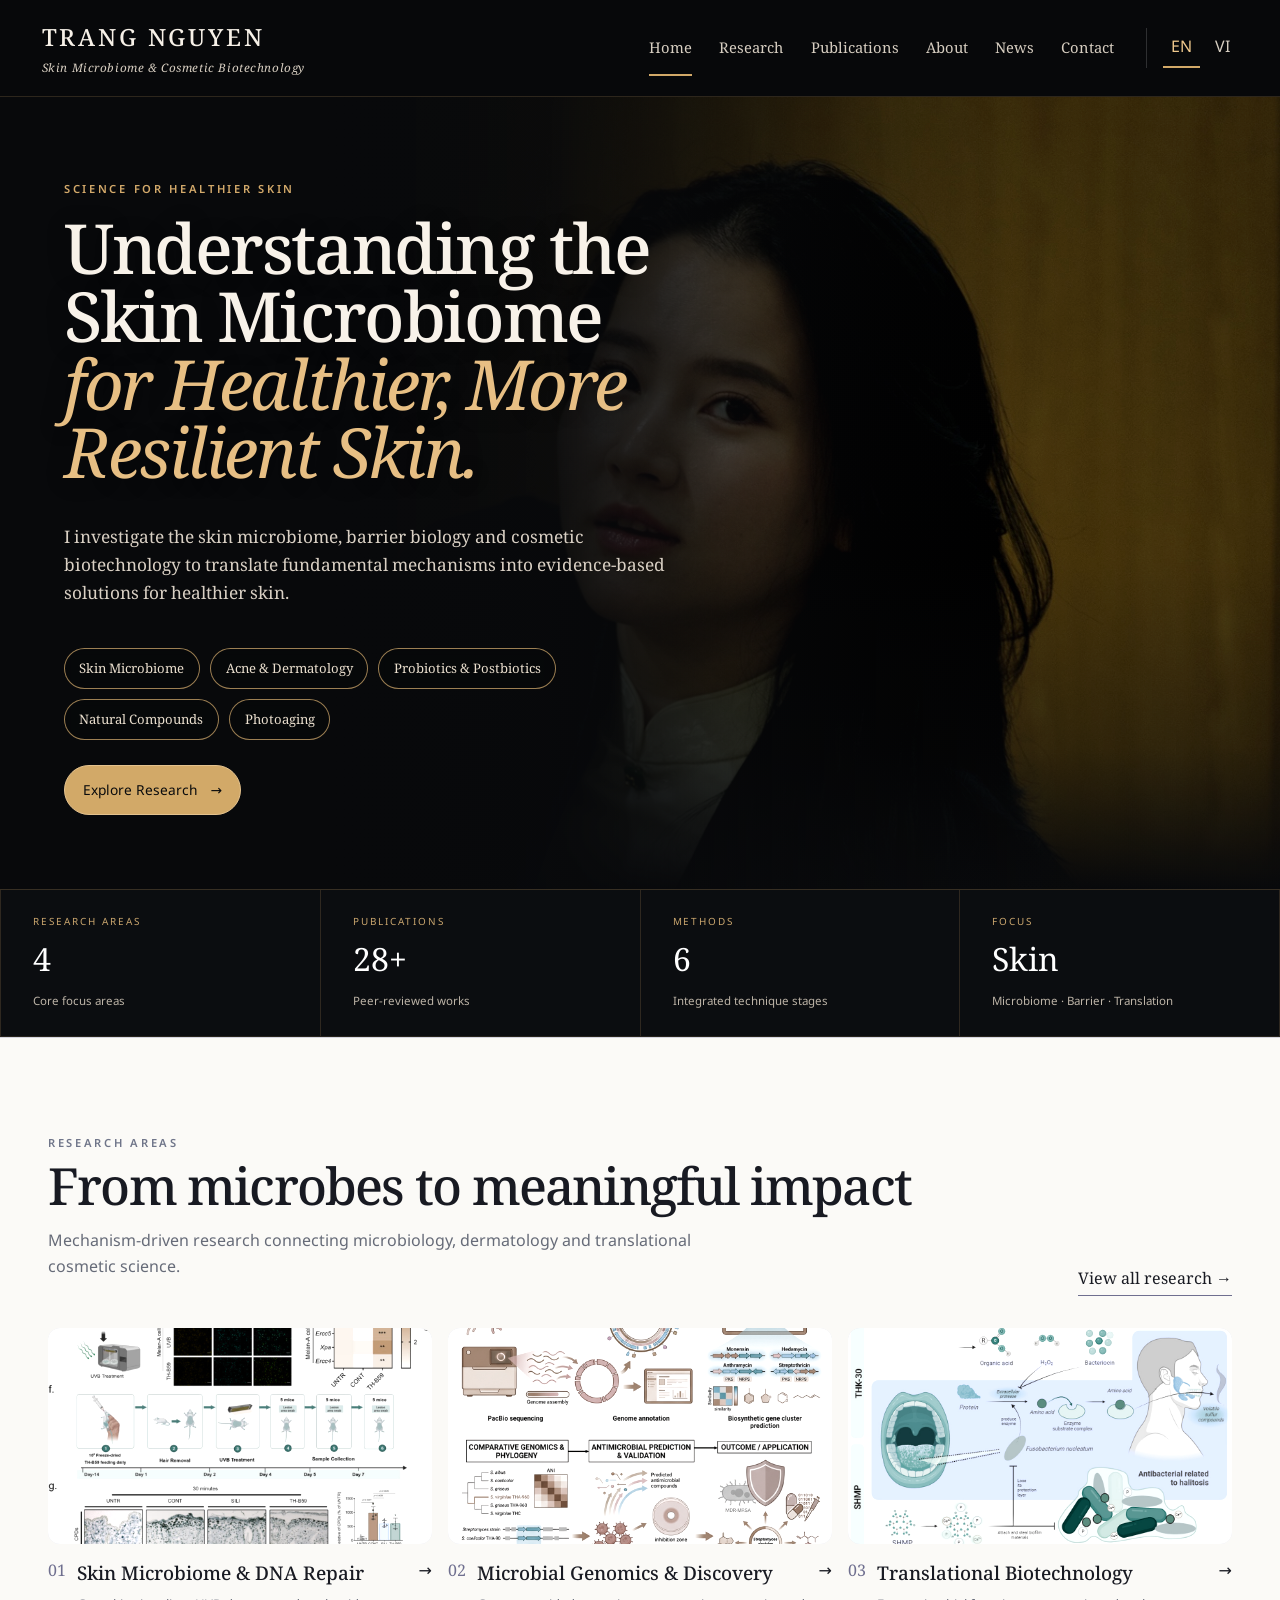
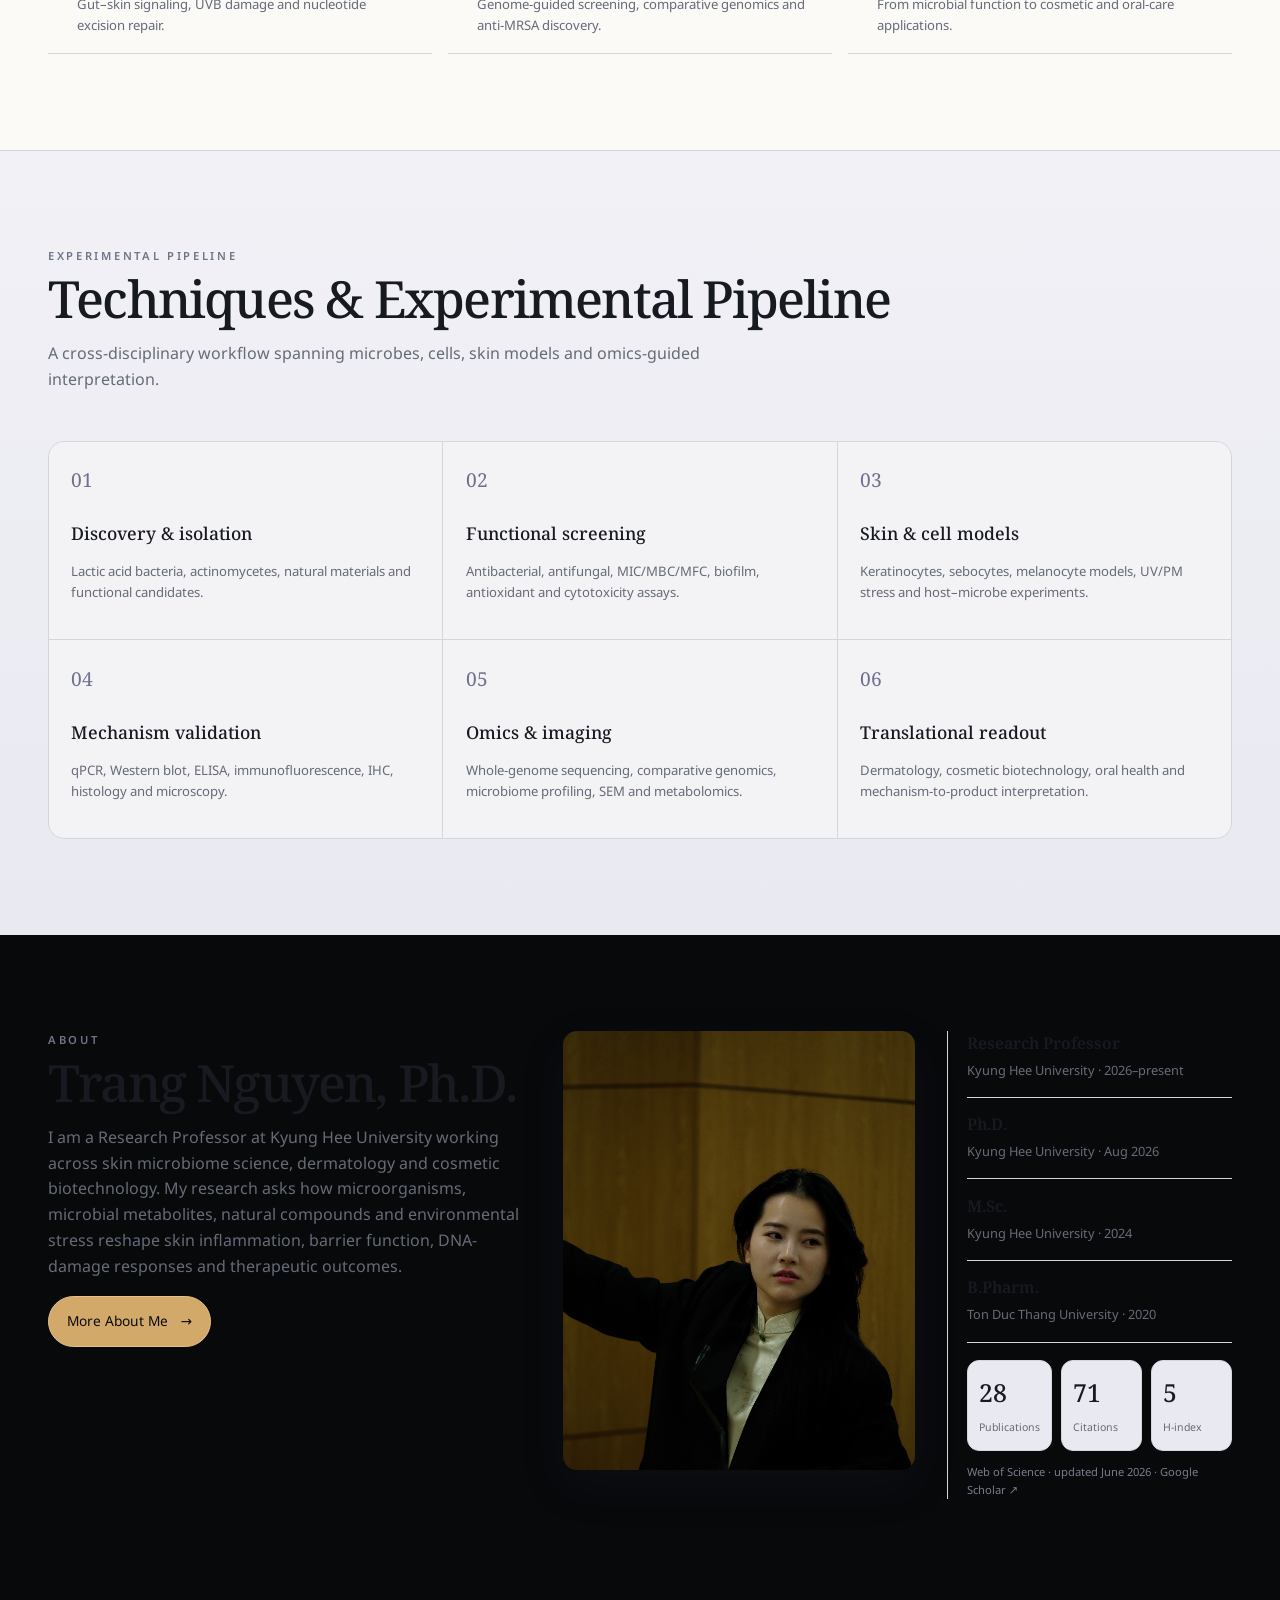
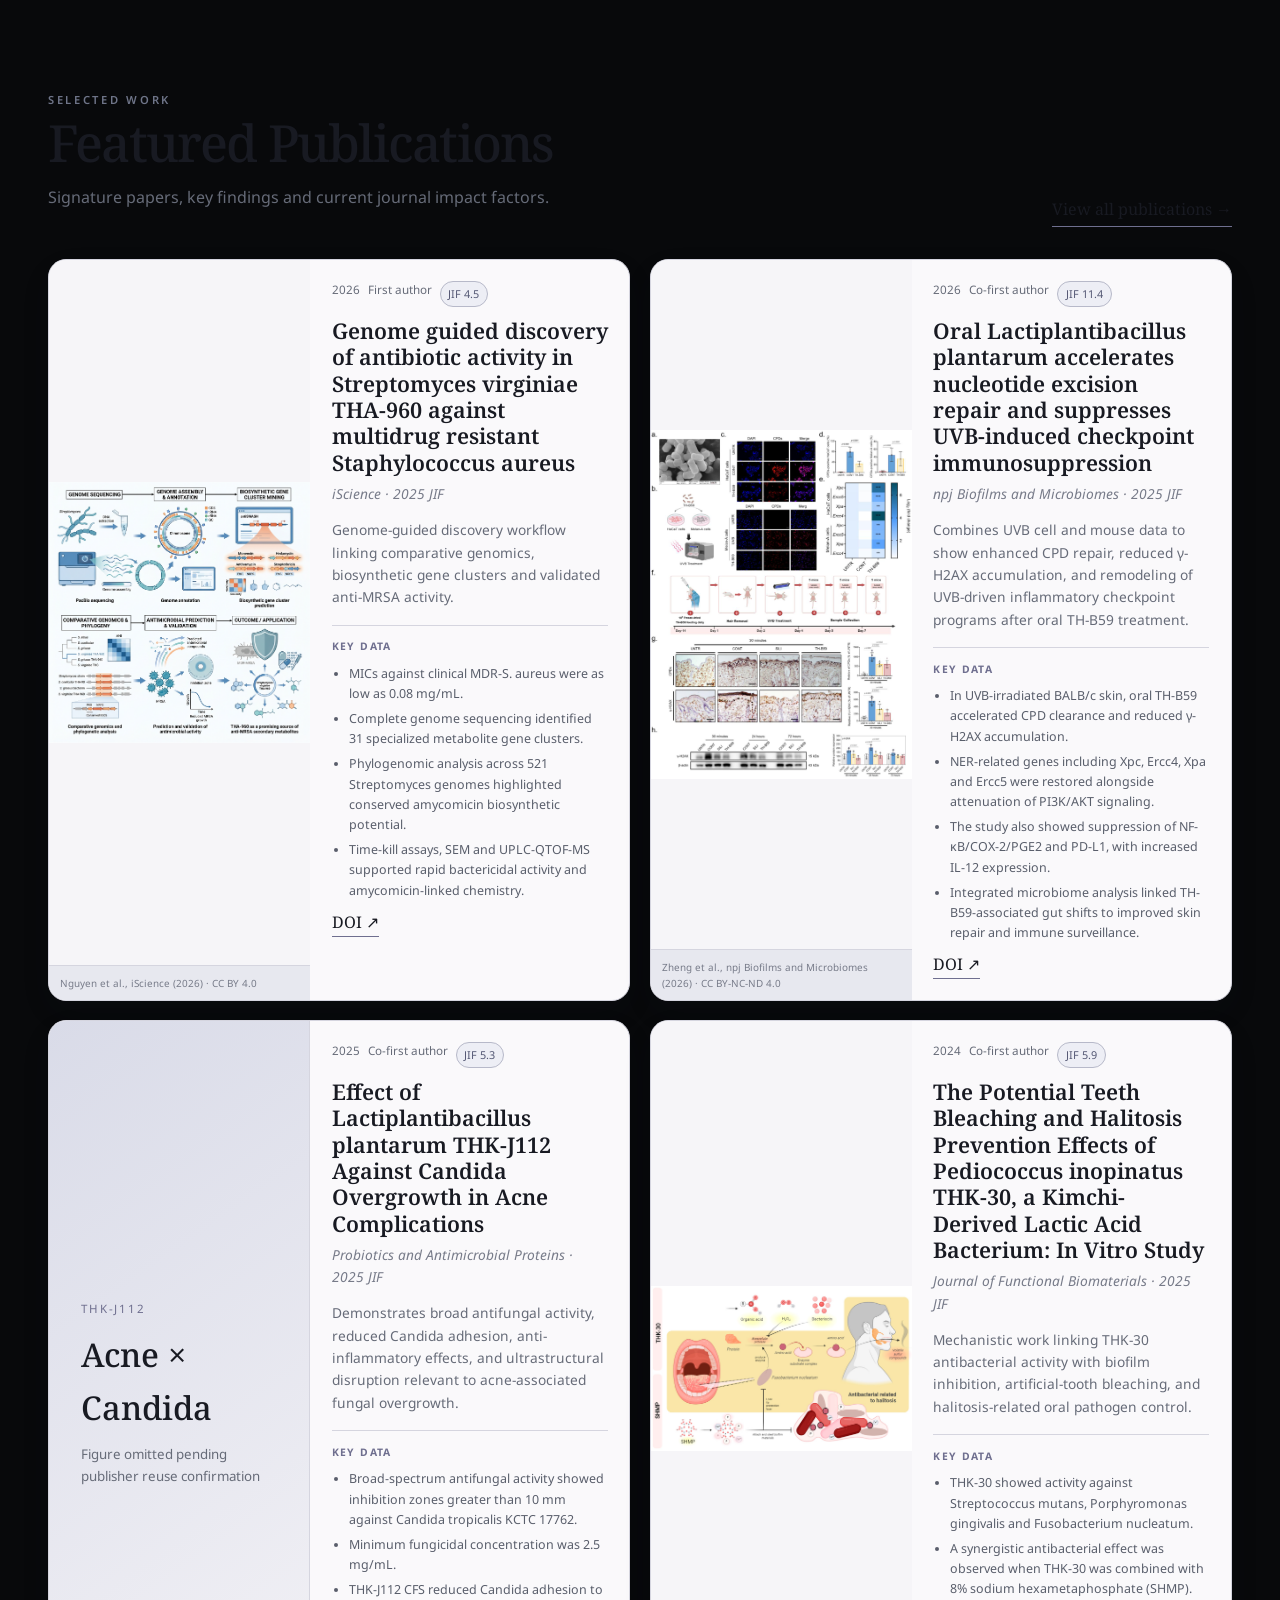
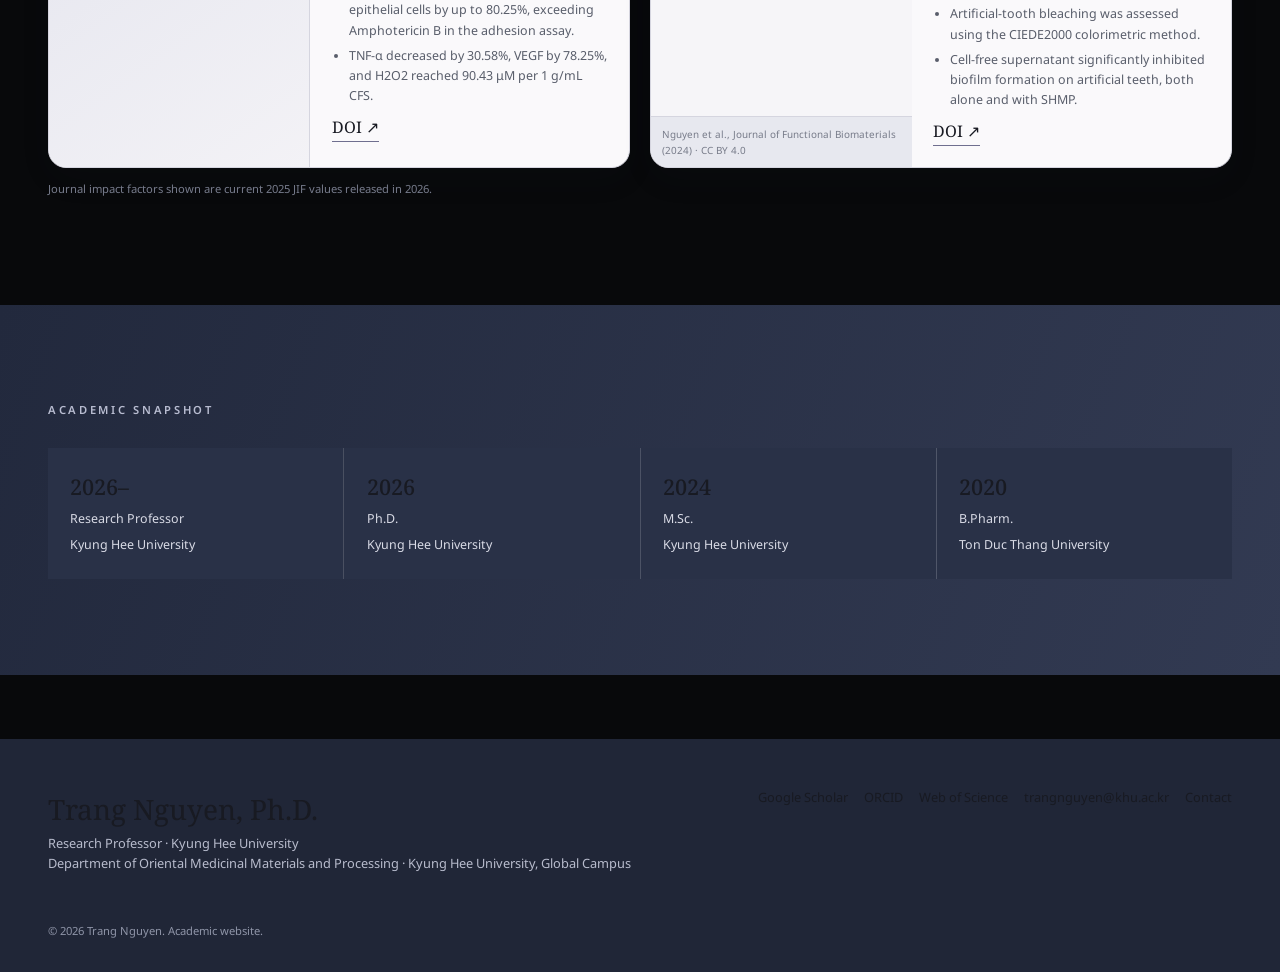
==== commit 743cf4ca: "Add files via upload" ====
--- a/en/index.html
+++ b/en/index.html
@@ -1 +1 @@
-<!doctype html><html lang="en"><head><meta charset="utf-8"><meta name="viewport" content="width=device-width,initial-scale=1"><title>Home · Trang Nguyen</title><meta name="description" content="I investigate the skin microbiome, barrier biology and cosmetic biotechnology to translate fundamental mechanisms into evidence-based solutions for healthier skin."><link rel="canonical" href="https://trangthepharmacist.github.io/en/"><link rel="alternate" hreflang="en" href="https://trangthepharmacist.github.io/en/"><link rel="alternate" hreflang="vi" href="https://trangthepharmacist.github.io/vi/"><meta property="og:title" content="Home · Trang Nguyen"><meta property="og:description" content="I investigate the skin microbiome, barrier biology and cosmetic biotechnology to translate fundamental mechanisms into evidence-based solutions for healthier skin."><meta property="og:type" content="website"><meta property="og:url" content="https://trangthepharmacist.github.io/en/"><meta property="og:image" content="https://trangthepharmacist.github.io/images/trang-hero.png"><link rel="icon" href="/favicon.svg"><link rel="preconnect" href="https://fonts.googleapis.com"><link rel="preconnect" href="https://fonts.gstatic.com" crossorigin><link href="https://fonts.googleapis.com/css2?family=Noto+Sans:wght@400;500;600;700&family=Noto+Serif:wght@400;500;600;700&display=swap" rel="stylesheet"><link rel="stylesheet" href="/styles/global.css"><script type="application/ld+json">{"@context":"https://schema.org","@type":"Person","name":"Trang Nguyen","honorificSuffix":"Ph.D.","jobTitle":"Research Professor","affiliation":{"@type":"CollegeOrUniversity","name":"Kyung Hee University"},"sameAs":["https://orcid.org/0000-0001-5288-8994","https://www.webofscience.com/wos/author/rid/HMO-8225-2023"]}</script></head><body><a class="skip" href="#main">Skip to content</a><header class="site-header"><div class="nav-wrap"><a class="brand" href="/en/"><strong>TRANG NGUYEN</strong><span>Skin Microbiome &amp; Cosmetic Biotechnology</span></a><button class="menu-btn" aria-label="Open navigation" aria-expanded="false">Menu</button><nav class="main-nav" aria-label="Primary"><a href="/en/" aria-current="page">Home</a><a href="/en/research/" >Research</a><a href="/en/publications/" >Publications</a><a href="/en/about/" >About</a><a href="/en/news/" >News</a><a href="/en/contact/" >Contact</a></nav><div class="langs"><a href="/en/" data-lang-switch class="active">EN</a><a href="/vi/" data-lang-switch class="">VI</a></div></div></header><main id="main"><section class="hero"><div class="hero-copy"><div class="eyebrow">Science for healthier skin</div><h1>Understanding the Skin Microbiome<br><em>for Healthier, More Resilient Skin.</em></h1><p class="lead">I investigate the skin microbiome, barrier biology and cosmetic biotechnology to translate fundamental mechanisms into evidence-based solutions for healthier skin.</p><div class="hero-mobile-portrait"><img src="/images/trang-hero.png" alt="Trang Nguyen presenting academic research"></div><div class="tags"><a class="tag" href="/en/publications/#paper-thkj112">Skin Microbiome</a><a class="tag" href="/en/publications/#paper-thkj112">Acne &amp; Dermatology</a><a class="tag" href="/en/publications/#paper-thb59">Probiotics &amp; Postbiotics</a><a class="tag" href="/en/publications/#paper-hibiscus-atopic">Natural Compounds</a><a class="tag" href="/en/publications/#paper-thb59">Photoaging</a></div><a class="cta" href="/en/research/">Explore Research</a></div><div class="hero-media"><img src="/images/trang-hero.png" alt="Trang Nguyen presenting academic research"><div class="hero-nameplate"><span>TRANG NGUYEN</span><strong>Skin Microbiome &amp;<br>Cosmetic Biotechnology</strong></div></div></section><section class="impact-strip"><div class="impact-inner"><div><span>Research areas</span><b>4</b><small>Core focus areas</small></div><div><span>Publications</span><b>28+</b><small>Peer-reviewed works</small></div><div><span>Methods</span><b>6</b><small>Integrated technique stages</small></div><div><span>Focus</span><b>Skin</b><small>Microbiome · Barrier · Translation</small></div></div></section><section class="research-section"><div class="section"><div class="section-head"><div><div class="section-kicker">Research areas</div><h2>From microbes to meaningful impact</h2><p class="section-sub">Mechanism-driven research connecting microbiology, dermatology and translational cosmetic science.</p></div><a class="text-link" href="/en/research/">View all research →</a></div><div class="showcase-grid"><a class="showcase-card" href="/en/publications/#paper-thb59"><div class="showcase-image"><img src="/images/paper-thb59.png" alt="Skin Microbiome &amp; DNA Repair"></div><span>01</span><h3>Skin Microbiome &amp; DNA Repair</h3><p>Gut–skin signaling, UVB damage and nucleotide excision repair.</p><b>→</b></a><a class="showcase-card" href="/en/publications/#paper-tha960"><div class="showcase-image"><img src="/images/paper-tha960.png" alt="Microbial Genomics &amp; Discovery"></div><span>02</span><h3>Microbial Genomics &amp; Discovery</h3><p>Genome-guided screening, comparative genomics and anti-MRSA discovery.</p><b>→</b></a><a class="showcase-card" href="/en/publications/#paper-thk30"><div class="showcase-image"><img src="/images/paper-thk30.png" alt="Translational Biotechnology"></div><span>03</span><h3>Translational Biotechnology</h3><p>From microbial function to cosmetic and oral-care applications.</p><b>→</b></a></div></div></section><section class="section techniques-section"><div class="section-head"><div><div class="section-kicker">Experimental pipeline</div><h2>Techniques & Experimental Pipeline</h2><p class="section-sub">A cross-disciplinary workflow spanning microbes, cells, skin models and omics-guided interpretation.</p></div></div><div class="tech-grid"><article class="tech-card"><span class="tech-step">01</span><strong>Discovery &amp; isolation</strong><p>Lactic acid bacteria, actinomycetes, natural materials and functional candidates.</p></article><article class="tech-card"><span class="tech-step">02</span><strong>Functional screening</strong><p>Antibacterial, antifungal, MIC/MBC/MFC, biofilm, antioxidant and cytotoxicity assays.</p></article><article class="tech-card"><span class="tech-step">03</span><strong>Skin &amp; cell models</strong><p>Keratinocytes, sebocytes, melanocyte models, UV/PM stress and host–microbe experiments.</p></article><article class="tech-card"><span class="tech-step">04</span><strong>Mechanism validation</strong><p>qPCR, Western blot, ELISA, immunofluorescence, IHC, histology and microscopy.</p></article><article class="tech-card"><span class="tech-step">05</span><strong>Omics &amp; imaging</strong><p>Whole-genome sequencing, comparative genomics, microbiome profiling, SEM and metabolomics.</p></article><article class="tech-card"><span class="tech-step">06</span><strong>Translational readout</strong><p>Dermatology, cosmetic biotechnology, oral health and mechanism-to-product interpretation.</p></article></div></section><section class="section"><div class="about-preview"><div class="about-copy"><div class="section-kicker">About</div><h2 class="about-title">Trang Nguyen, Ph.D.</h2><p>I am a Research Professor at Kyung Hee University working across skin microbiome science, dermatology and cosmetic biotechnology. My research asks how microorganisms, microbial metabolites, natural compounds and environmental stress reshape skin inflammation, barrier function, DNA-damage responses and therapeutic outcomes.</p><a class="cta" href="/en/about/">More About Me</a></div><div class="about-photo"><img src="/images/trang-about.png" alt="Trang Nguyen at an academic presentation"></div><div class="credentials"><div class="credentials-list"><div class="credential"><strong>Research Professor</strong><span>Kyung Hee University · 2026–present</span></div><div class="credential"><strong>Ph.D.</strong><span>Kyung Hee University · Aug 2026</span></div><div class="credential"><strong>M.Sc.</strong><span>Kyung Hee University · 2024</span></div><div class="credential"><strong>B.Pharm.</strong><span>Ton Duc Thang University · 2020</span></div></div><div class="metrics"><div class="metric"><b>28</b><span>Publications</span></div><div class="metric"><b>71</b><span>Citations</span></div><div class="metric"><b>5</b><span>H-index</span></div></div><div class="metric-note">Web of Science · updated June 2026 · <a href="https://scholar.google.com/citations?user=YH3xcVYAAAAJ&hl=en">Google Scholar ↗</a></div></div></div></section><section class="section"><div class="section-head"><div><div class="section-kicker">Selected work</div><h2>Featured Publications</h2><p class="section-sub">Signature papers, key findings and current journal impact factors.</p></div><a class="text-link" href="/en/publications/">View all publications →</a></div><div class="featured-pubs"><article class="featured-pub " id="paper-tha960"><figure class="paper-visual"><img src="/images/paper-tha960.png" alt="Graphical abstract from the iScience paper on Streptomyces virginiae THA-960 and anti-MRSA antibiotic discovery."><figcaption>Nguyen et al., iScience (2026) · CC BY 4.0</figcaption></figure><div class="featured-pub-copy"><div class="featured-meta"><span>2026</span><span>First author</span><span class="if-badge">JIF 4.5</span></div><h3>Genome guided discovery of antibiotic activity in Streptomyces virginiae THA-960 against multidrug resistant Staphylococcus aureus</h3><div class="pub-journal">iScience · 2025 JIF</div><p>Genome-guided discovery workflow linking comparative genomics, biosynthetic gene clusters and validated anti-MRSA activity.</p><div class="paper-data"><div class="paper-data-title">Key data</div><ul><li>MICs against clinical MDR-S. aureus were as low as 0.08 mg/mL.</li><li>Complete genome sequencing identified 31 specialized metabolite gene clusters.</li><li>Phylogenomic analysis across 521 Streptomyces genomes highlighted conserved amycomicin biosynthetic potential.</li><li>Time-kill assays, SEM and UPLC-QTOF-MS supported rapid bactericidal activity and amycomicin-linked chemistry.</li></ul></div><div class="featured-links"><a class="text-link" href="https://doi.org/10.1016/j.isci.2026.116311">DOI ↗</a></div></div></article><article class="featured-pub " id="paper-thb59"><figure class="paper-visual"><img src="/images/paper-thb59.png" alt="Composite figure from the TH-B59 paper showing CPD repair and mouse UVB workflow."><figcaption>Zheng et al., npj Biofilms and Microbiomes (2026) · CC BY-NC-ND 4.0</figcaption></figure><div class="featured-pub-copy"><div class="featured-meta"><span>2026</span><span>Co-first author</span><span class="if-badge">JIF 11.4</span></div><h3>Oral Lactiplantibacillus plantarum accelerates nucleotide excision repair and suppresses UVB-induced checkpoint immunosuppression</h3><div class="pub-journal">npj Biofilms and Microbiomes · 2025 JIF</div><p>Combines UVB cell and mouse data to show enhanced CPD repair, reduced γ-H2AX accumulation, and remodeling of UVB-driven inflammatory checkpoint programs after oral TH-B59 treatment.</p><div class="paper-data"><div class="paper-data-title">Key data</div><ul><li>In UVB-irradiated BALB/c skin, oral TH-B59 accelerated CPD clearance and reduced γ-H2AX accumulation.</li><li>NER-related genes including Xpc, Ercc4, Xpa and Ercc5 were restored alongside attenuation of PI3K/AKT signaling.</li><li>The study also showed suppression of NF-κB/COX-2/PGE2 and PD-L1, with increased IL-12 expression.</li><li>Integrated microbiome analysis linked TH-B59-associated gut shifts to improved skin repair and immune surveillance.</li></ul></div><div class="featured-links"><a class="text-link" href="https://doi.org/10.1038/s41522-026-01108-2">DOI ↗</a></div></div></article><article class="featured-pub no-image" id="paper-thkj112"><div class="paper-placeholder"><span>THK-J112</span><strong>Acne × Candida</strong><small>Figure omitted pending publisher reuse confirmation</small></div><div class="featured-pub-copy"><div class="featured-meta"><span>2025</span><span>Co-first author</span><span class="if-badge">JIF 5.3</span></div><h3>Effect of Lactiplantibacillus plantarum THK-J112 Against Candida Overgrowth in Acne Complications</h3><div class="pub-journal">Probiotics and Antimicrobial Proteins · 2025 JIF</div><p>Demonstrates broad antifungal activity, reduced Candida adhesion, anti-inflammatory effects, and ultrastructural disruption relevant to acne-associated fungal overgrowth.</p><div class="paper-data"><div class="paper-data-title">Key data</div><ul><li>Broad-spectrum antifungal activity showed inhibition zones greater than 10 mm against Candida tropicalis KCTC 17762.</li><li>Minimum fungicidal concentration was 2.5 mg/mL.</li><li>THK-J112 CFS reduced Candida adhesion to epithelial cells by up to 80.25%, exceeding Amphotericin B in the adhesion assay.</li><li>TNF-α decreased by 30.58%, VEGF by 78.25%, and H2O2 reached 90.43 μM per 1 g/mL CFS.</li></ul></div><div class="featured-links"><a class="text-link" href="https://doi.org/10.1007/s12602-025-10714-z">DOI ↗</a></div></div></article><article class="featured-pub " id="paper-thk30"><figure class="paper-visual"><img src="/images/paper-thk30.png" alt="Mechanism diagram from the THK-30 paper showing halitosis-related antibacterial action."><figcaption>Nguyen et al., Journal of Functional Biomaterials (2024) · CC BY 4.0</figcaption></figure><div class="featured-pub-copy"><div class="featured-meta"><span>2024</span><span>Co-first author</span><span class="if-badge">JIF 5.9</span></div><h3>The Potential Teeth Bleaching and Halitosis Prevention Effects of Pediococcus inopinatus THK-30, a Kimchi-Derived Lactic Acid Bacterium: In Vitro Study</h3><div class="pub-journal">Journal of Functional Biomaterials · 2025 JIF</div><p>Mechanistic work linking THK-30 antibacterial activity with biofilm inhibition, artificial-tooth bleaching, and halitosis-related oral pathogen control.</p><div class="paper-data"><div class="paper-data-title">Key data</div><ul><li>THK-30 showed activity against Streptococcus mutans, Porphyromonas gingivalis and Fusobacterium nucleatum.</li><li>A synergistic antibacterial effect was observed when THK-30 was combined with 8% sodium hexametaphosphate (SHMP).</li><li>Artificial-tooth bleaching was assessed using the CIEDE2000 colorimetric method.</li><li>Cell-free supernatant significantly inhibited biofilm formation on artificial teeth, both alone and with SHMP.</li></ul></div><div class="featured-links"><a class="text-link" href="https://doi.org/10.3390/jfb15030064">DOI ↗</a></div></div></article></div><p class="metric-note">Journal impact factors shown are current 2025 JIF values released in 2026.</p></section><section class="snapshot"><div class="section"><div class="section-kicker">Academic Snapshot</div><div class="timeline"><div><b>2026–</b><span>Research Professor<br>Kyung Hee University</span></div><div><b>2026</b><span>Ph.D.<br>Kyung Hee University</span></div><div><b>2024</b><span>M.Sc.<br>Kyung Hee University</span></div><div><b>2020</b><span>B.Pharm.<br>Ton Duc Thang University</span></div></div></div></section></main><footer class="site-footer"><div class="footer-inner"><div><div class="footer-name">Trang Nguyen, Ph.D.</div><div class="footer-meta">Research Professor · Kyung Hee University<br>Department of Oriental Medicinal Materials and Processing · Kyung Hee University, Global Campus</div></div><div class="footer-links"><a href="https://scholar.google.com/citations?user=YH3xcVYAAAAJ&hl=en">Google Scholar</a><a href="https://orcid.org/0000-0001-5288-8994">ORCID</a><a href="https://www.webofscience.com/wos/author/rid/HMO-8225-2023">Web of Science</a><a href="mailto:trangnguyen@khu.ac.kr">trangnguyen@khu.ac.kr</a><a href="/en/contact/">Contact</a></div></div><div class="copyright">© 2026 Trang Nguyen. Academic website.</div></footer><script>const b=document.querySelector('.menu-btn'),n=document.querySelector('.main-nav');if(b&&n){b.addEventListener('click',()=>{const o=n.classList.toggle('open');b.setAttribute('aria-expanded',String(o));});n.querySelectorAll('a').forEach(a=>a.addEventListener('click',()=>{n.classList.remove('open');b.setAttribute('aria-expanded','false')}));}</script></body></html>+<!doctype html><html lang="en"><head><meta charset="utf-8"><meta name="viewport" content="width=device-width,initial-scale=1"><title>Home · Trang Nguyen</title><meta name="description" content="I investigate the skin microbiome, barrier biology and cosmetic biotechnology to translate fundamental mechanisms into evidence-based solutions for healthier skin."><link rel="canonical" href="https://trangthepharmacist.github.io/en/"><link rel="alternate" hreflang="en" href="https://trangthepharmacist.github.io/en/"><link rel="alternate" hreflang="vi" href="https://trangthepharmacist.github.io/vi/"><meta property="og:title" content="Home · Trang Nguyen"><meta property="og:description" content="I investigate the skin microbiome, barrier biology and cosmetic biotechnology to translate fundamental mechanisms into evidence-based solutions for healthier skin."><meta property="og:type" content="website"><meta property="og:url" content="https://trangthepharmacist.github.io/en/"><meta property="og:image" content="https://trangthepharmacist.github.io/images/trang-hero.png"><link rel="icon" href="/favicon.svg"><link rel="preconnect" href="https://fonts.googleapis.com"><link rel="preconnect" href="https://fonts.gstatic.com" crossorigin><link href="https://fonts.googleapis.com/css2?family=Noto+Sans:wght@400;500;600;700&family=Noto+Serif:wght@400;500;600;700&display=swap" rel="stylesheet"><link rel="stylesheet" href="/styles/global.css"><script type="application/ld+json">{"@context":"https://schema.org","@type":"Person","name":"Trang Nguyen","honorificSuffix":"Ph.D.","jobTitle":"Research Professor","affiliation":{"@type":"CollegeOrUniversity","name":"Kyung Hee University"},"sameAs":["https://orcid.org/0000-0001-5288-8994","https://www.webofscience.com/wos/author/rid/HMO-8225-2023"]}</script></head><body class="home-page"><a class="skip" href="#main">Skip to content</a><header class="site-header"><div class="nav-wrap"><a class="brand" href="/en/"><strong>TRANG NGUYEN</strong><span>Skin Microbiome &amp; Cosmetic Biotechnology</span></a><button class="menu-btn" aria-label="Open navigation" aria-expanded="false">Menu</button><nav class="main-nav" aria-label="Primary"><a href="/en/" aria-current="page">Home</a><a href="/en/research/" >Research</a><a href="/en/publications/" >Publications</a><a href="/en/about/" >About</a><a href="/en/news/" >News</a><a href="/en/contact/" >Contact</a></nav><div class="langs"><a href="/en/" data-lang-switch class="active">EN</a><a href="/vi/" data-lang-switch class="">VI</a></div></div></header><main id="main"><section class="hero"><div class="hero-copy"><div class="eyebrow">Science for healthier skin</div><h1>Understanding the Skin Microbiome<br><em>for Healthier, More Resilient Skin.</em></h1><p class="lead">I investigate the skin microbiome, barrier biology and cosmetic biotechnology to translate fundamental mechanisms into evidence-based solutions for healthier skin.</p><div class="hero-mobile-portrait"><img src="/images/trang-hero.png" alt="Trang Nguyen presenting academic research"></div><div class="tags"><a class="tag" href="/en/publications/#paper-thkj112">Skin Microbiome</a><a class="tag" href="/en/publications/#paper-thkj112">Acne &amp; Dermatology</a><a class="tag" href="/en/publications/#paper-thb59">Probiotics &amp; Postbiotics</a><a class="tag" href="/en/publications/#paper-hibiscus-atopic">Natural Compounds</a><a class="tag" href="/en/publications/#paper-thb59">Photoaging</a></div><a class="cta" href="/en/research/">Explore Research</a></div><div class="hero-media"><img src="/images/trang-hero.png" alt="Trang Nguyen presenting academic research"><div class="hero-nameplate"><span>TRANG NGUYEN</span><strong>Skin Microbiome &amp;<br>Cosmetic Biotechnology</strong></div></div></section><section class="impact-strip"><div class="impact-inner"><div><span>Research areas</span><b>4</b><small>Core focus areas</small></div><div><span>Publications</span><b>28+</b><small>Peer-reviewed works</small></div><div><span>Methods</span><b>6</b><small>Integrated technique stages</small></div><div><span>Focus</span><b>Skin</b><small>Microbiome · Barrier · Translation</small></div></div></section><section class="research-section"><div class="section"><div class="section-head"><div><div class="section-kicker">Research areas</div><h2>From microbes to meaningful impact</h2><p class="section-sub">Mechanism-driven research connecting microbiology, dermatology and translational cosmetic science.</p></div><a class="text-link" href="/en/research/">View all research →</a></div><div class="showcase-grid"><a class="showcase-card" href="/en/publications/#paper-thb59"><div class="showcase-image"><img src="/images/paper-thb59.png" alt="Skin Microbiome &amp; DNA Repair"></div><span>01</span><h3>Skin Microbiome &amp; DNA Repair</h3><p>Gut–skin signaling, UVB damage and nucleotide excision repair.</p><b>→</b></a><a class="showcase-card" href="/en/publications/#paper-tha960"><div class="showcase-image"><img src="/images/paper-tha960.png" alt="Microbial Genomics &amp; Discovery"></div><span>02</span><h3>Microbial Genomics &amp; Discovery</h3><p>Genome-guided screening, comparative genomics and anti-MRSA discovery.</p><b>→</b></a><a class="showcase-card" href="/en/publications/#paper-thk30"><div class="showcase-image"><img src="/images/paper-thk30.png" alt="Translational Biotechnology"></div><span>03</span><h3>Translational Biotechnology</h3><p>From microbial function to cosmetic and oral-care applications.</p><b>→</b></a></div></div></section><section class="section techniques-section"><div class="section-head"><div><div class="section-kicker">Experimental pipeline</div><h2>Techniques & Experimental Pipeline</h2><p class="section-sub">A cross-disciplinary workflow spanning microbes, cells, skin models and omics-guided interpretation.</p></div></div><div class="tech-grid"><article class="tech-card"><span class="tech-step">01</span><strong>Discovery &amp; isolation</strong><p>Lactic acid bacteria, actinomycetes, natural materials and functional candidates.</p></article><article class="tech-card"><span class="tech-step">02</span><strong>Functional screening</strong><p>Antibacterial, antifungal, MIC/MBC/MFC, biofilm, antioxidant and cytotoxicity assays.</p></article><article class="tech-card"><span class="tech-step">03</span><strong>Skin &amp; cell models</strong><p>Keratinocytes, sebocytes, melanocyte models, UV/PM stress and host–microbe experiments.</p></article><article class="tech-card"><span class="tech-step">04</span><strong>Mechanism validation</strong><p>qPCR, Western blot, ELISA, immunofluorescence, IHC, histology and microscopy.</p></article><article class="tech-card"><span class="tech-step">05</span><strong>Omics &amp; imaging</strong><p>Whole-genome sequencing, comparative genomics, microbiome profiling, SEM and metabolomics.</p></article><article class="tech-card"><span class="tech-step">06</span><strong>Translational readout</strong><p>Dermatology, cosmetic biotechnology, oral health and mechanism-to-product interpretation.</p></article></div></section><section class="section"><div class="about-preview"><div class="about-copy"><div class="section-kicker">About</div><h2 class="about-title">Trang Nguyen, Ph.D.</h2><p>I am a Research Professor at Kyung Hee University working across skin microbiome science, dermatology and cosmetic biotechnology. My research asks how microorganisms, microbial metabolites, natural compounds and environmental stress reshape skin inflammation, barrier function, DNA-damage responses and therapeutic outcomes.</p><a class="cta" href="/en/about/">More About Me</a></div><div class="about-photo"><img src="/images/trang-about.png" alt="Trang Nguyen at an academic presentation"></div><div class="credentials"><div class="credentials-list"><div class="credential"><strong>Research Professor</strong><span>Kyung Hee University · 2026–present</span></div><div class="credential"><strong>Ph.D.</strong><span>Kyung Hee University · Aug 2026</span></div><div class="credential"><strong>M.Sc.</strong><span>Kyung Hee University · 2024</span></div><div class="credential"><strong>B.Pharm.</strong><span>Ton Duc Thang University · 2020</span></div></div><div class="metrics"><div class="metric"><b>28</b><span>Publications</span></div><div class="metric"><b>71</b><span>Citations</span></div><div class="metric"><b>5</b><span>H-index</span></div></div><div class="metric-note">Web of Science · updated June 2026 · <a href="https://scholar.google.com/citations?user=YH3xcVYAAAAJ&hl=en">Google Scholar ↗</a></div></div></div></section><section class="section"><div class="section-head"><div><div class="section-kicker">Selected work</div><h2>Featured Publications</h2><p class="section-sub">Signature papers, key findings and current journal impact factors.</p></div><a class="text-link" href="/en/publications/">View all publications →</a></div><div class="featured-pubs"><article class="featured-pub " id="paper-tha960"><figure class="paper-visual"><img src="/images/paper-tha960.png" alt="Graphical abstract from the iScience paper on Streptomyces virginiae THA-960 and anti-MRSA antibiotic discovery."><figcaption>Nguyen et al., iScience (2026) · CC BY 4.0</figcaption></figure><div class="featured-pub-copy"><div class="featured-meta"><span>2026</span><span>First author</span><span class="if-badge">JIF 4.5</span></div><h3>Genome guided discovery of antibiotic activity in Streptomyces virginiae THA-960 against multidrug resistant Staphylococcus aureus</h3><div class="pub-journal">iScience · 2025 JIF</div><p>Genome-guided discovery workflow linking comparative genomics, biosynthetic gene clusters and validated anti-MRSA activity.</p><div class="paper-data"><div class="paper-data-title">Key data</div><ul><li>MICs against clinical MDR-S. aureus were as low as 0.08 mg/mL.</li><li>Complete genome sequencing identified 31 specialized metabolite gene clusters.</li><li>Phylogenomic analysis across 521 Streptomyces genomes highlighted conserved amycomicin biosynthetic potential.</li><li>Time-kill assays, SEM and UPLC-QTOF-MS supported rapid bactericidal activity and amycomicin-linked chemistry.</li></ul></div><div class="featured-links"><a class="text-link" href="https://doi.org/10.1016/j.isci.2026.116311">DOI ↗</a></div></div></article><article class="featured-pub " id="paper-thb59"><figure class="paper-visual"><img src="/images/paper-thb59.png" alt="Composite figure from the TH-B59 paper showing CPD repair and mouse UVB workflow."><figcaption>Zheng et al., npj Biofilms and Microbiomes (2026) · CC BY-NC-ND 4.0</figcaption></figure><div class="featured-pub-copy"><div class="featured-meta"><span>2026</span><span>Co-first author</span><span class="if-badge">JIF 11.4</span></div><h3>Oral Lactiplantibacillus plantarum accelerates nucleotide excision repair and suppresses UVB-induced checkpoint immunosuppression</h3><div class="pub-journal">npj Biofilms and Microbiomes · 2025 JIF</div><p>Combines UVB cell and mouse data to show enhanced CPD repair, reduced γ-H2AX accumulation, and remodeling of UVB-driven inflammatory checkpoint programs after oral TH-B59 treatment.</p><div class="paper-data"><div class="paper-data-title">Key data</div><ul><li>In UVB-irradiated BALB/c skin, oral TH-B59 accelerated CPD clearance and reduced γ-H2AX accumulation.</li><li>NER-related genes including Xpc, Ercc4, Xpa and Ercc5 were restored alongside attenuation of PI3K/AKT signaling.</li><li>The study also showed suppression of NF-κB/COX-2/PGE2 and PD-L1, with increased IL-12 expression.</li><li>Integrated microbiome analysis linked TH-B59-associated gut shifts to improved skin repair and immune surveillance.</li></ul></div><div class="featured-links"><a class="text-link" href="https://doi.org/10.1038/s41522-026-01108-2">DOI ↗</a></div></div></article><article class="featured-pub no-image" id="paper-thkj112"><div class="paper-placeholder"><span>THK-J112</span><strong>Acne × Candida</strong><small>Figure omitted pending publisher reuse confirmation</small></div><div class="featured-pub-copy"><div class="featured-meta"><span>2025</span><span>Co-first author</span><span class="if-badge">JIF 5.3</span></div><h3>Effect of Lactiplantibacillus plantarum THK-J112 Against Candida Overgrowth in Acne Complications</h3><div class="pub-journal">Probiotics and Antimicrobial Proteins · 2025 JIF</div><p>Demonstrates broad antifungal activity, reduced Candida adhesion, anti-inflammatory effects, and ultrastructural disruption relevant to acne-associated fungal overgrowth.</p><div class="paper-data"><div class="paper-data-title">Key data</div><ul><li>Broad-spectrum antifungal activity showed inhibition zones greater than 10 mm against Candida tropicalis KCTC 17762.</li><li>Minimum fungicidal concentration was 2.5 mg/mL.</li><li>THK-J112 CFS reduced Candida adhesion to epithelial cells by up to 80.25%, exceeding Amphotericin B in the adhesion assay.</li><li>TNF-α decreased by 30.58%, VEGF by 78.25%, and H2O2 reached 90.43 μM per 1 g/mL CFS.</li></ul></div><div class="featured-links"><a class="text-link" href="https://doi.org/10.1007/s12602-025-10714-z">DOI ↗</a></div></div></article><article class="featured-pub " id="paper-thk30"><figure class="paper-visual"><img src="/images/paper-thk30.png" alt="Mechanism diagram from the THK-30 paper showing halitosis-related antibacterial action."><figcaption>Nguyen et al., Journal of Functional Biomaterials (2024) · CC BY 4.0</figcaption></figure><div class="featured-pub-copy"><div class="featured-meta"><span>2024</span><span>Co-first author</span><span class="if-badge">JIF 5.9</span></div><h3>The Potential Teeth Bleaching and Halitosis Prevention Effects of Pediococcus inopinatus THK-30, a Kimchi-Derived Lactic Acid Bacterium: In Vitro Study</h3><div class="pub-journal">Journal of Functional Biomaterials · 2025 JIF</div><p>Mechanistic work linking THK-30 antibacterial activity with biofilm inhibition, artificial-tooth bleaching, and halitosis-related oral pathogen control.</p><div class="paper-data"><div class="paper-data-title">Key data</div><ul><li>THK-30 showed activity against Streptococcus mutans, Porphyromonas gingivalis and Fusobacterium nucleatum.</li><li>A synergistic antibacterial effect was observed when THK-30 was combined with 8% sodium hexametaphosphate (SHMP).</li><li>Artificial-tooth bleaching was assessed using the CIEDE2000 colorimetric method.</li><li>Cell-free supernatant significantly inhibited biofilm formation on artificial teeth, both alone and with SHMP.</li></ul></div><div class="featured-links"><a class="text-link" href="https://doi.org/10.3390/jfb15030064">DOI ↗</a></div></div></article></div><p class="metric-note">Journal impact factors shown are current 2025 JIF values released in 2026.</p></section><section class="snapshot"><div class="section"><div class="section-kicker">Academic Snapshot</div><div class="timeline"><div><b>2026–</b><span>Research Professor<br>Kyung Hee University</span></div><div><b>2026</b><span>Ph.D.<br>Kyung Hee University</span></div><div><b>2024</b><span>M.Sc.<br>Kyung Hee University</span></div><div><b>2020</b><span>B.Pharm.<br>Ton Duc Thang University</span></div></div></div></section></main><footer class="site-footer"><div class="footer-inner"><div><div class="footer-name">Trang Nguyen, Ph.D.</div><div class="footer-meta">Research Professor · Kyung Hee University<br>Department of Oriental Medicinal Materials and Processing · Kyung Hee University, Global Campus</div></div><div class="footer-links"><a href="https://scholar.google.com/citations?user=YH3xcVYAAAAJ&hl=en">Google Scholar</a><a href="https://orcid.org/0000-0001-5288-8994">ORCID</a><a href="https://www.webofscience.com/wos/author/rid/HMO-8225-2023">Web of Science</a><a href="mailto:trangnguyen@khu.ac.kr">trangnguyen@khu.ac.kr</a><a href="/en/contact/">Contact</a></div></div><div class="copyright">© 2026 Trang Nguyen. Academic website.</div></footer><script>const b=document.querySelector('.menu-btn'),n=document.querySelector('.main-nav');if(b&&n){b.addEventListener('click',()=>{const o=n.classList.toggle('open');b.setAttribute('aria-expanded',String(o));});n.querySelectorAll('a').forEach(a=>a.addEventListener('click',()=>{n.classList.remove('open');b.setAttribute('aria-expanded','false')}));}</script></body></html>
--- a/styles/global.css
+++ b/styles/global.css
@@ -42,3 +42,56 @@
 @media(max-width:720px){.site-header{position:sticky}.nav-wrap{min-height:68px;padding:.75rem 1rem}.brand strong{font-size:1.02rem}.brand span{display:none}.langs{padding-left:.4rem}.hero{display:block;min-height:auto;border:0}.hero-copy{padding:0 1rem 2.6rem;background:linear-gradient(180deg,#f5f5f8,#eef0f7)}.hero .eyebrow{padding-top:1.2rem}.hero h1{font-size:clamp(2.55rem,11vw,3.9rem);line-height:1.03;margin:.7rem 0 1rem}.hero .lead{font-size:.95rem}.hero-media{display:none}.hero-mobile-portrait{display:block;width:calc(100% + 2rem);margin:0 -1rem 1.5rem;aspect-ratio:4/5;overflow:hidden;position:relative}.hero-mobile-portrait img{width:100%;height:100%;object-fit:cover;object-position:center 18%}.hero-mobile-portrait::after{content:'';position:absolute;inset:0;background:linear-gradient(180deg,transparent 60%,rgba(34,41,61,.24))}.tags{gap:.45rem}.tag{font-size:.7rem;padding:.45rem .65rem}.impact-inner{display:flex;overflow-x:auto;scroll-snap-type:x mandatory}.impact-inner>div{min-width:68vw;scroll-snap-align:start}.section,.page-hero{padding:4rem 1rem}.section-head{align-items:start;flex-direction:column}.showcase-grid{display:flex;overflow-x:auto;scroll-snap-type:x mandatory;gap:.8rem}.showcase-card{min-width:84vw;scroll-snap-align:start}.tech-grid{display:flex;overflow-x:auto;scroll-snap-type:x mandatory;gap:.8rem;background:transparent;border:0}.tech-card{min-width:82vw;scroll-snap-align:start;border:1px solid var(--line);border-radius:14px}.about-preview{grid-template-columns:1fr}.about-photo{order:-1}.credentials-list{display:grid;grid-template-columns:1fr 1fr;gap:.7rem}.featured-pubs{display:flex;overflow-x:auto;scroll-snap-type:x mandatory;gap:.8rem}.featured-pub{display:block;min-width:90vw;scroll-snap-align:start}.paper-visual img{min-height:0;aspect-ratio:4/3}.paper-placeholder{min-height:220px;border-right:0;border-bottom:1px solid var(--line)}.pub{grid-template-columns:50px 1fr}.pub-doi{grid-column:2;justify-self:start}.pub-details-grid{grid-template-columns:1fr}.timeline{grid-template-columns:1fr}.research-grid{grid-template-columns:1fr}.research-card{border-right:0;border-bottom:1px solid var(--line)}.research-detail{grid-template-columns:48px 1fr;gap:1rem}.about-page{grid-template-columns:1fr}.talk-strip{grid-template-columns:1fr;padding:1rem}.footer-inner{grid-template-columns:1fr;padding:2.3rem 1rem}.footer-links{flex-direction:column}.copyright{padding:0 1rem 1.4rem}html[lang='vi'] .hero h1{font-size:clamp(2.35rem,10.5vw,3.5rem);line-height:1.08}}
 @media(max-width:420px){.credentials-list{grid-template-columns:1fr}.hero-mobile-portrait{aspect-ratio:5/6}.featured-pub{min-width:92vw}.impact-inner>div{min-width:78vw}}
 @media(prefers-reduced-motion:reduce){*{scroll-behavior:auto!important;transition:none!important}}
+
+
+/* Luxury editorial home hero — smooth CSS blend, no baked-in photo gradient */
+.home-page{background:#08090b;color:#f7f1e8}
+.home-page .site-header{background:rgba(8,9,11,.92);border-bottom:1px solid rgba(214,174,112,.18);color:#f6efe5}
+.home-page .brand span,.home-page .main-nav a,.home-page .langs a{color:#d7cec1}
+.home-page .brand strong{color:#f7f1e8}
+.home-page .main-nav a[aria-current=page]::after{background:#d2a968}
+.home-page .langs{border-left-color:rgba(255,255,255,.16)}
+.home-page .langs a.active{color:#f0c98d;border-bottom-color:#d2a968}
+.home-page .menu-btn{color:#f6efe5;border-color:rgba(255,255,255,.22)}
+.home-page .hero{position:relative;display:block;max-width:none;min-height:720px;margin:0;background:#08090b;border:0;overflow:hidden;color:#f8f2e9}
+.home-page .hero-media{position:absolute;inset:0;z-index:0;min-height:0;overflow:hidden}
+.home-page .hero-media img{width:100%;height:100%;object-fit:cover;object-position:72% 19%;filter:saturate(.94) contrast(1.02) brightness(.91)}
+.home-page .hero-media::after{content:'';position:absolute;inset:0;background:
+  linear-gradient(90deg,#08090b 0%,#08090b 25%,rgba(8,9,11,.99) 34%,rgba(8,9,11,.94) 43%,rgba(8,9,11,.76) 52%,rgba(8,9,11,.48) 61%,rgba(8,9,11,.20) 70%,rgba(8,9,11,.04) 80%,rgba(8,9,11,.12) 100%),
+  linear-gradient(180deg,rgba(8,9,11,.08) 0%,transparent 58%,rgba(8,9,11,.35) 82%,#08090b 100%)}
+.home-page .hero-copy{position:relative;z-index:2;width:min(59%,850px);min-height:720px;padding:5.2rem 3.5rem 4.6rem max(4rem,calc((100vw - 1360px)/2 + 3rem));justify-content:center;background:transparent;color:#f8f2e9}
+.home-page .hero .eyebrow{color:#d4aa6b}
+.home-page .hero h1{color:#f8f2e9;text-shadow:0 2px 26px rgba(0,0,0,.18)}
+.home-page .hero h1 em{color:#e7bf84}
+.home-page .hero .lead{color:#d9d0c4;max-width:660px}
+.home-page .tag{color:#eadfce;border-color:rgba(215,174,112,.72);background:rgba(7,8,10,.28);backdrop-filter:blur(5px)}
+.home-page .tag:hover{background:#d2a968;color:#0b0c0f;border-color:#d2a968}
+.home-page .cta{background:#d2a968;color:#0a0b0d;border:1px solid #e4c28e}
+.home-page .hero-nameplate{display:none}
+.home-page .impact-strip{background:#0b0d10;border-top:1px solid rgba(210,169,104,.22);border-bottom:1px solid rgba(210,169,104,.14)}
+.home-page .impact-inner{border-left-color:rgba(210,169,104,.18)}
+.home-page .impact-inner>div{border-right-color:rgba(210,169,104,.18)}
+.home-page .impact-inner span{color:#caa66e}
+.home-page .impact-inner small{color:#bdb4a7}
+.home-page .research-section,.home-page .section,.home-page .techniques-section,.home-page .snapshot,.home-page .site-footer{color:var(--ink)}
+
+@media(max-width:1100px){
+  .home-page .main-nav.open{background:#0b0d10;border-bottom-color:rgba(255,255,255,.15)}
+  .home-page .hero{min-height:650px}
+  .home-page .hero-copy{min-height:650px;width:65%;padding-left:2.4rem;padding-right:1.5rem}
+  .home-page .hero-media{display:block;min-height:0}
+  .home-page .hero-media img{object-position:70% 18%}
+}
+@media(max-width:720px){
+  .home-page .hero{display:block;min-height:auto;background:#08090b}
+  .home-page .hero-media{display:none}
+  .home-page .hero-copy{width:100%;min-height:auto;padding:0 1rem 2.8rem;display:flex;flex-direction:column;background:#08090b}
+  .home-page .hero-mobile-portrait{display:block;order:-2;width:calc(100% + 2rem);margin:0 -1rem 1.4rem;aspect-ratio:4/5;position:relative;background:#08090b}
+  .home-page .hero-mobile-portrait img{width:100%;height:100%;object-fit:cover;object-position:center 16%;filter:saturate(.94) contrast(1.02) brightness(.9)}
+  .home-page .hero-mobile-portrait::after{content:'';position:absolute;inset:0;background:linear-gradient(180deg,rgba(8,9,11,.05) 0%,transparent 52%,rgba(8,9,11,.56) 82%,#08090b 100%)}
+  .home-page .hero .eyebrow{order:-1;padding-top:.2rem}
+  .home-page .hero h1{font-size:clamp(2.55rem,11.5vw,4rem);line-height:1.02;margin:.6rem 0 1rem}
+  .home-page .hero .lead{font-size:.96rem;color:#d5ccc0}
+  .home-page .tags{margin-top:1.2rem}
+  .home-page .impact-strip{background:#0b0d10}
+}
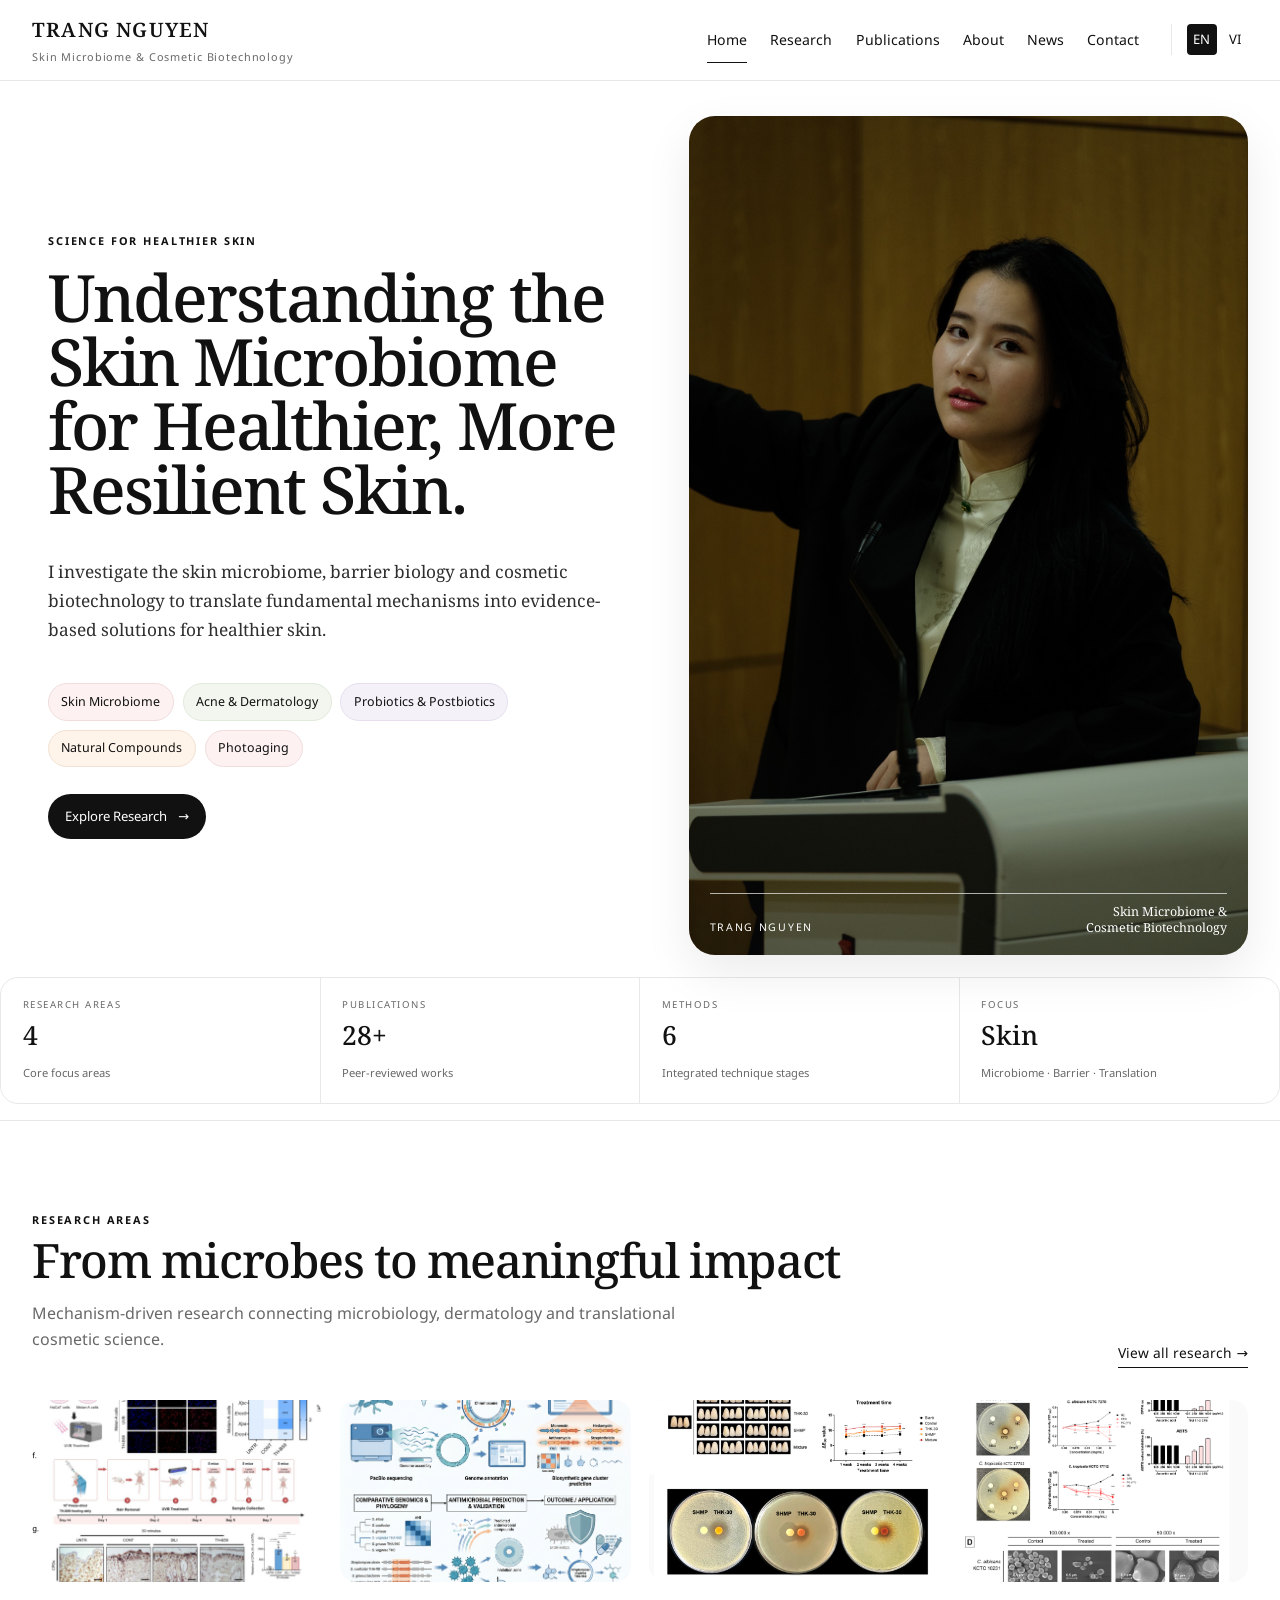
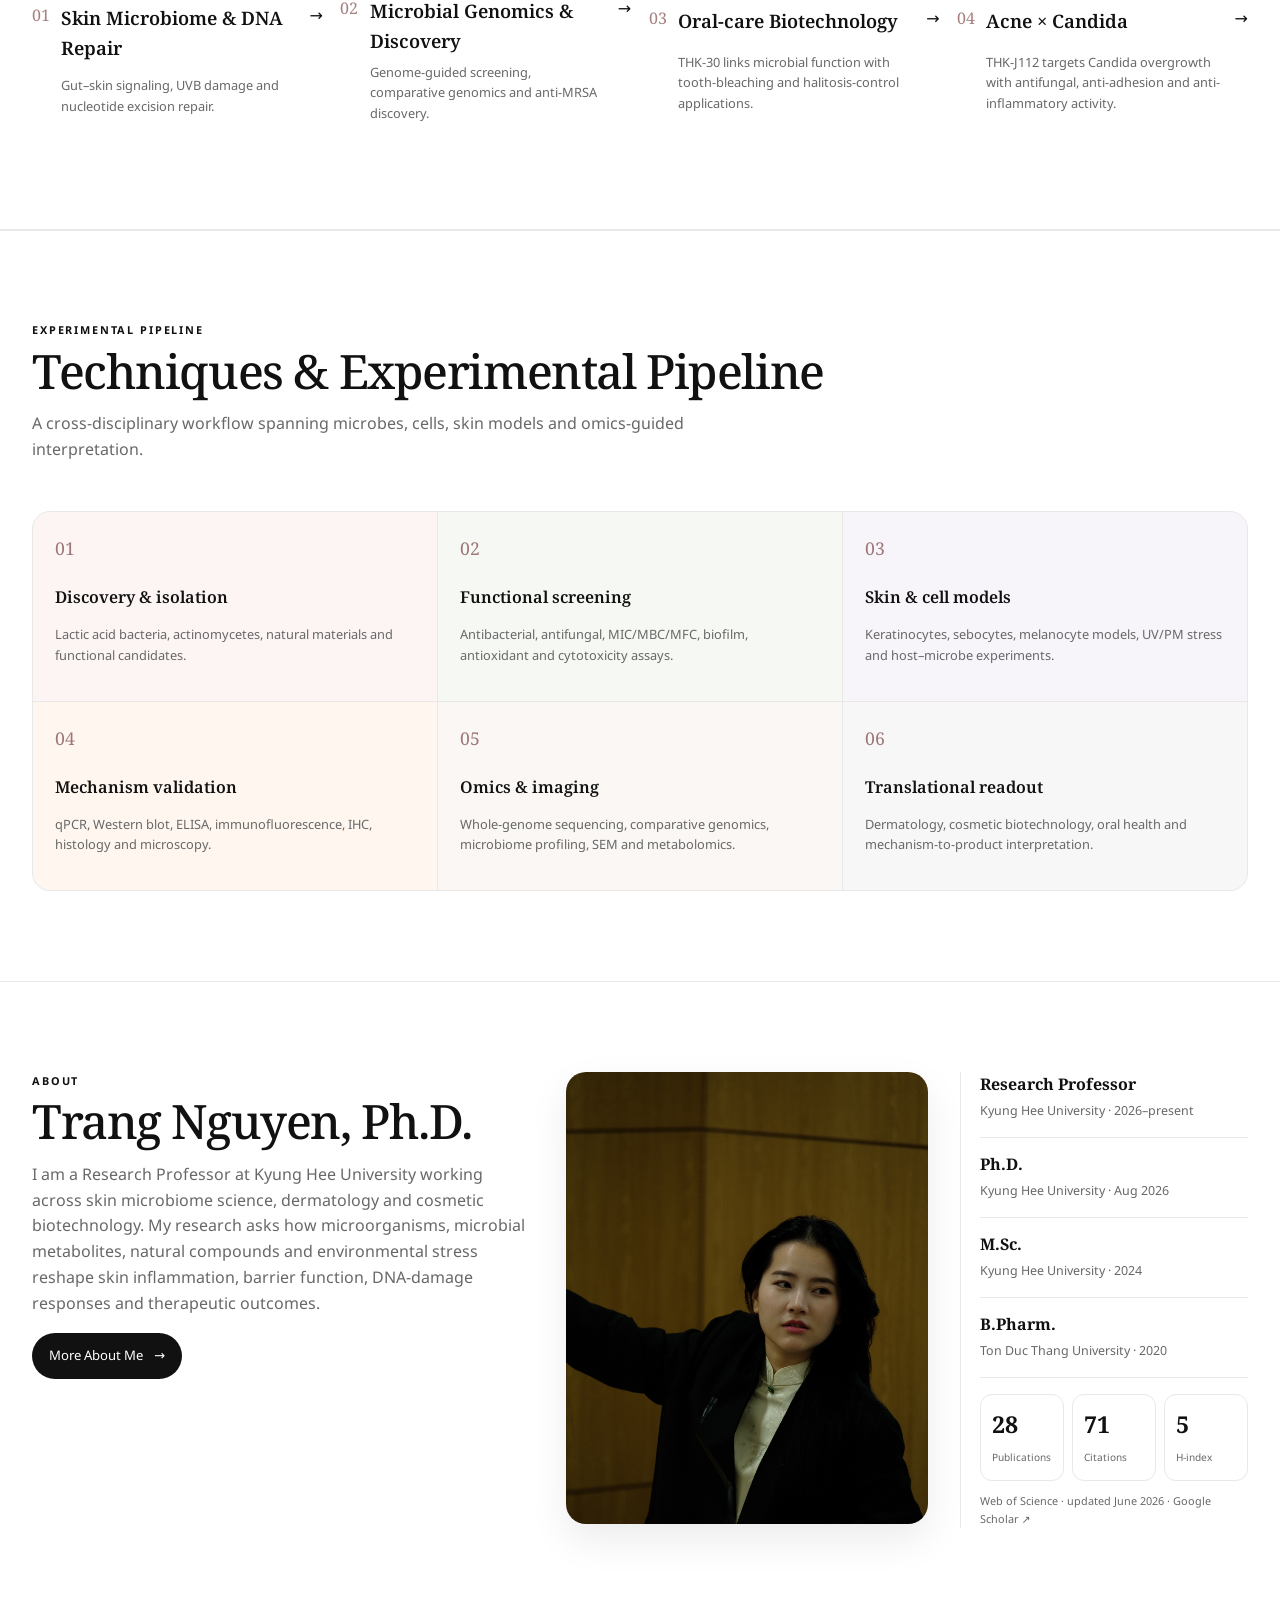
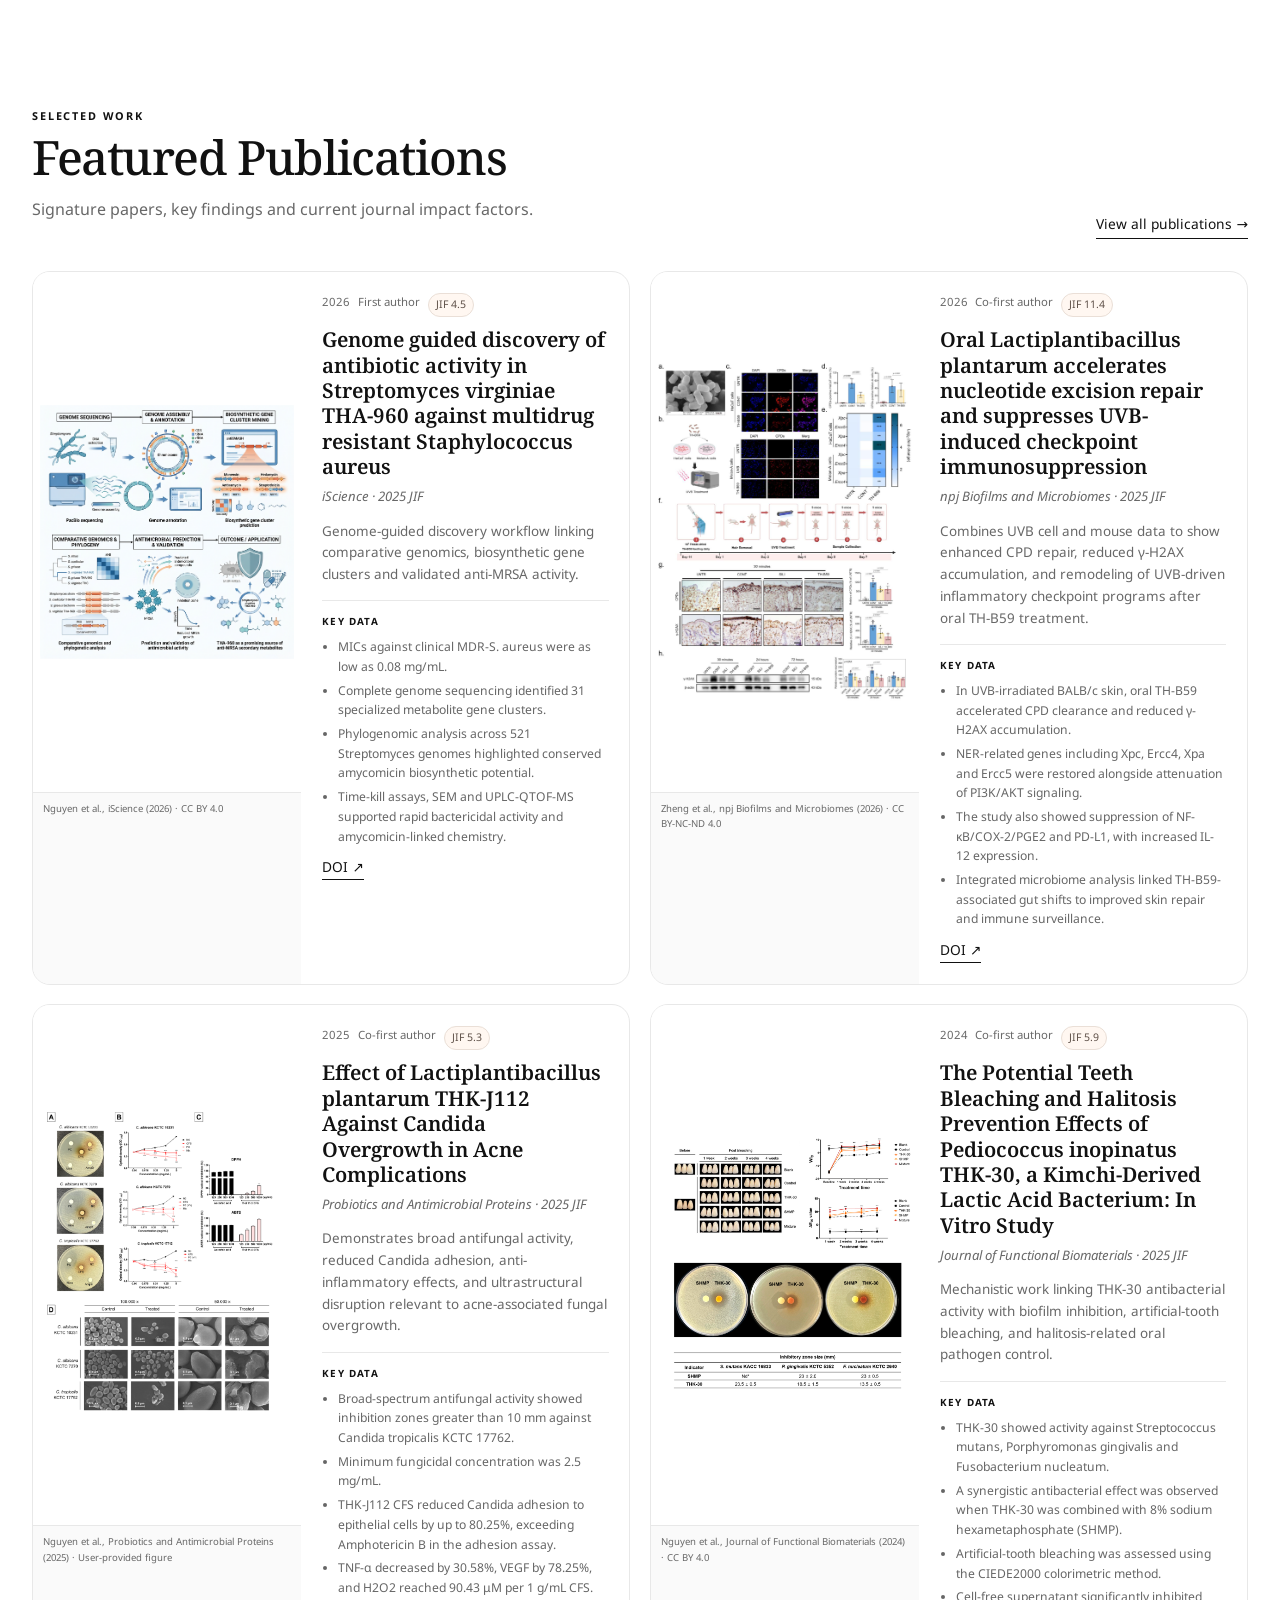
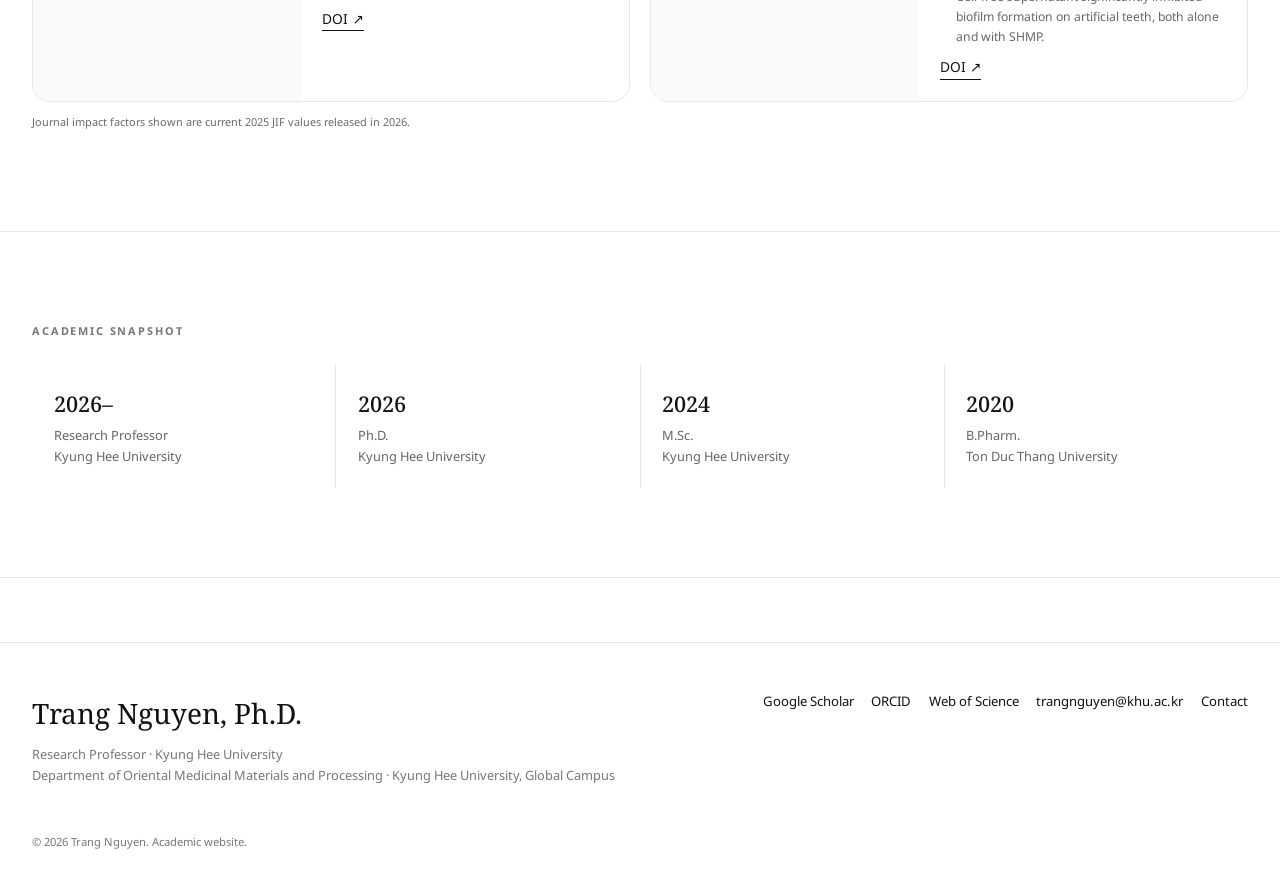
==== commit 381cee26: "Add files via upload" ====
--- a/en/index.html
+++ b/en/index.html
@@ -1 +1 @@
-<!doctype html><html lang="en"><head><meta charset="utf-8"><meta name="viewport" content="width=device-width,initial-scale=1"><title>Home · Trang Nguyen</title><meta name="description" content="I investigate the skin microbiome, barrier biology and cosmetic biotechnology to translate fundamental mechanisms into evidence-based solutions for healthier skin."><link rel="canonical" href="https://trangthepharmacist.github.io/en/"><link rel="alternate" hreflang="en" href="https://trangthepharmacist.github.io/en/"><link rel="alternate" hreflang="vi" href="https://trangthepharmacist.github.io/vi/"><meta property="og:title" content="Home · Trang Nguyen"><meta property="og:description" content="I investigate the skin microbiome, barrier biology and cosmetic biotechnology to translate fundamental mechanisms into evidence-based solutions for healthier skin."><meta property="og:type" content="website"><meta property="og:url" content="https://trangthepharmacist.github.io/en/"><meta property="og:image" content="https://trangthepharmacist.github.io/images/trang-hero.png"><link rel="icon" href="/favicon.svg"><link rel="preconnect" href="https://fonts.googleapis.com"><link rel="preconnect" href="https://fonts.gstatic.com" crossorigin><link href="https://fonts.googleapis.com/css2?family=Noto+Sans:wght@400;500;600;700&family=Noto+Serif:wght@400;500;600;700&display=swap" rel="stylesheet"><link rel="stylesheet" href="/styles/global.css"><script type="application/ld+json">{"@context":"https://schema.org","@type":"Person","name":"Trang Nguyen","honorificSuffix":"Ph.D.","jobTitle":"Research Professor","affiliation":{"@type":"CollegeOrUniversity","name":"Kyung Hee University"},"sameAs":["https://orcid.org/0000-0001-5288-8994","https://www.webofscience.com/wos/author/rid/HMO-8225-2023"]}</script></head><body class="home-page"><a class="skip" href="#main">Skip to content</a><header class="site-header"><div class="nav-wrap"><a class="brand" href="/en/"><strong>TRANG NGUYEN</strong><span>Skin Microbiome &amp; Cosmetic Biotechnology</span></a><button class="menu-btn" aria-label="Open navigation" aria-expanded="false">Menu</button><nav class="main-nav" aria-label="Primary"><a href="/en/" aria-current="page">Home</a><a href="/en/research/" >Research</a><a href="/en/publications/" >Publications</a><a href="/en/about/" >About</a><a href="/en/news/" >News</a><a href="/en/contact/" >Contact</a></nav><div class="langs"><a href="/en/" data-lang-switch class="active">EN</a><a href="/vi/" data-lang-switch class="">VI</a></div></div></header><main id="main"><section class="hero"><div class="hero-copy"><div class="eyebrow">Science for healthier skin</div><h1>Understanding the Skin Microbiome<br><em>for Healthier, More Resilient Skin.</em></h1><p class="lead">I investigate the skin microbiome, barrier biology and cosmetic biotechnology to translate fundamental mechanisms into evidence-based solutions for healthier skin.</p><div class="hero-mobile-portrait"><img src="/images/trang-hero.png" alt="Trang Nguyen presenting academic research"></div><div class="tags"><a class="tag" href="/en/publications/#paper-thkj112">Skin Microbiome</a><a class="tag" href="/en/publications/#paper-thkj112">Acne &amp; Dermatology</a><a class="tag" href="/en/publications/#paper-thb59">Probiotics &amp; Postbiotics</a><a class="tag" href="/en/publications/#paper-hibiscus-atopic">Natural Compounds</a><a class="tag" href="/en/publications/#paper-thb59">Photoaging</a></div><a class="cta" href="/en/research/">Explore Research</a></div><div class="hero-media"><img src="/images/trang-hero.png" alt="Trang Nguyen presenting academic research"><div class="hero-nameplate"><span>TRANG NGUYEN</span><strong>Skin Microbiome &amp;<br>Cosmetic Biotechnology</strong></div></div></section><section class="impact-strip"><div class="impact-inner"><div><span>Research areas</span><b>4</b><small>Core focus areas</small></div><div><span>Publications</span><b>28+</b><small>Peer-reviewed works</small></div><div><span>Methods</span><b>6</b><small>Integrated technique stages</small></div><div><span>Focus</span><b>Skin</b><small>Microbiome · Barrier · Translation</small></div></div></section><section class="research-section"><div class="section"><div class="section-head"><div><div class="section-kicker">Research areas</div><h2>From microbes to meaningful impact</h2><p class="section-sub">Mechanism-driven research connecting microbiology, dermatology and translational cosmetic science.</p></div><a class="text-link" href="/en/research/">View all research →</a></div><div class="showcase-grid"><a class="showcase-card" href="/en/publications/#paper-thb59"><div class="showcase-image"><img src="/images/paper-thb59.png" alt="Skin Microbiome &amp; DNA Repair"></div><span>01</span><h3>Skin Microbiome &amp; DNA Repair</h3><p>Gut–skin signaling, UVB damage and nucleotide excision repair.</p><b>→</b></a><a class="showcase-card" href="/en/publications/#paper-tha960"><div class="showcase-image"><img src="/images/paper-tha960.png" alt="Microbial Genomics &amp; Discovery"></div><span>02</span><h3>Microbial Genomics &amp; Discovery</h3><p>Genome-guided screening, comparative genomics and anti-MRSA discovery.</p><b>→</b></a><a class="showcase-card" href="/en/publications/#paper-thk30"><div class="showcase-image"><img src="/images/paper-thk30.png" alt="Translational Biotechnology"></div><span>03</span><h3>Translational Biotechnology</h3><p>From microbial function to cosmetic and oral-care applications.</p><b>→</b></a></div></div></section><section class="section techniques-section"><div class="section-head"><div><div class="section-kicker">Experimental pipeline</div><h2>Techniques & Experimental Pipeline</h2><p class="section-sub">A cross-disciplinary workflow spanning microbes, cells, skin models and omics-guided interpretation.</p></div></div><div class="tech-grid"><article class="tech-card"><span class="tech-step">01</span><strong>Discovery &amp; isolation</strong><p>Lactic acid bacteria, actinomycetes, natural materials and functional candidates.</p></article><article class="tech-card"><span class="tech-step">02</span><strong>Functional screening</strong><p>Antibacterial, antifungal, MIC/MBC/MFC, biofilm, antioxidant and cytotoxicity assays.</p></article><article class="tech-card"><span class="tech-step">03</span><strong>Skin &amp; cell models</strong><p>Keratinocytes, sebocytes, melanocyte models, UV/PM stress and host–microbe experiments.</p></article><article class="tech-card"><span class="tech-step">04</span><strong>Mechanism validation</strong><p>qPCR, Western blot, ELISA, immunofluorescence, IHC, histology and microscopy.</p></article><article class="tech-card"><span class="tech-step">05</span><strong>Omics &amp; imaging</strong><p>Whole-genome sequencing, comparative genomics, microbiome profiling, SEM and metabolomics.</p></article><article class="tech-card"><span class="tech-step">06</span><strong>Translational readout</strong><p>Dermatology, cosmetic biotechnology, oral health and mechanism-to-product interpretation.</p></article></div></section><section class="section"><div class="about-preview"><div class="about-copy"><div class="section-kicker">About</div><h2 class="about-title">Trang Nguyen, Ph.D.</h2><p>I am a Research Professor at Kyung Hee University working across skin microbiome science, dermatology and cosmetic biotechnology. My research asks how microorganisms, microbial metabolites, natural compounds and environmental stress reshape skin inflammation, barrier function, DNA-damage responses and therapeutic outcomes.</p><a class="cta" href="/en/about/">More About Me</a></div><div class="about-photo"><img src="/images/trang-about.png" alt="Trang Nguyen at an academic presentation"></div><div class="credentials"><div class="credentials-list"><div class="credential"><strong>Research Professor</strong><span>Kyung Hee University · 2026–present</span></div><div class="credential"><strong>Ph.D.</strong><span>Kyung Hee University · Aug 2026</span></div><div class="credential"><strong>M.Sc.</strong><span>Kyung Hee University · 2024</span></div><div class="credential"><strong>B.Pharm.</strong><span>Ton Duc Thang University · 2020</span></div></div><div class="metrics"><div class="metric"><b>28</b><span>Publications</span></div><div class="metric"><b>71</b><span>Citations</span></div><div class="metric"><b>5</b><span>H-index</span></div></div><div class="metric-note">Web of Science · updated June 2026 · <a href="https://scholar.google.com/citations?user=YH3xcVYAAAAJ&hl=en">Google Scholar ↗</a></div></div></div></section><section class="section"><div class="section-head"><div><div class="section-kicker">Selected work</div><h2>Featured Publications</h2><p class="section-sub">Signature papers, key findings and current journal impact factors.</p></div><a class="text-link" href="/en/publications/">View all publications →</a></div><div class="featured-pubs"><article class="featured-pub " id="paper-tha960"><figure class="paper-visual"><img src="/images/paper-tha960.png" alt="Graphical abstract from the iScience paper on Streptomyces virginiae THA-960 and anti-MRSA antibiotic discovery."><figcaption>Nguyen et al., iScience (2026) · CC BY 4.0</figcaption></figure><div class="featured-pub-copy"><div class="featured-meta"><span>2026</span><span>First author</span><span class="if-badge">JIF 4.5</span></div><h3>Genome guided discovery of antibiotic activity in Streptomyces virginiae THA-960 against multidrug resistant Staphylococcus aureus</h3><div class="pub-journal">iScience · 2025 JIF</div><p>Genome-guided discovery workflow linking comparative genomics, biosynthetic gene clusters and validated anti-MRSA activity.</p><div class="paper-data"><div class="paper-data-title">Key data</div><ul><li>MICs against clinical MDR-S. aureus were as low as 0.08 mg/mL.</li><li>Complete genome sequencing identified 31 specialized metabolite gene clusters.</li><li>Phylogenomic analysis across 521 Streptomyces genomes highlighted conserved amycomicin biosynthetic potential.</li><li>Time-kill assays, SEM and UPLC-QTOF-MS supported rapid bactericidal activity and amycomicin-linked chemistry.</li></ul></div><div class="featured-links"><a class="text-link" href="https://doi.org/10.1016/j.isci.2026.116311">DOI ↗</a></div></div></article><article class="featured-pub " id="paper-thb59"><figure class="paper-visual"><img src="/images/paper-thb59.png" alt="Composite figure from the TH-B59 paper showing CPD repair and mouse UVB workflow."><figcaption>Zheng et al., npj Biofilms and Microbiomes (2026) · CC BY-NC-ND 4.0</figcaption></figure><div class="featured-pub-copy"><div class="featured-meta"><span>2026</span><span>Co-first author</span><span class="if-badge">JIF 11.4</span></div><h3>Oral Lactiplantibacillus plantarum accelerates nucleotide excision repair and suppresses UVB-induced checkpoint immunosuppression</h3><div class="pub-journal">npj Biofilms and Microbiomes · 2025 JIF</div><p>Combines UVB cell and mouse data to show enhanced CPD repair, reduced γ-H2AX accumulation, and remodeling of UVB-driven inflammatory checkpoint programs after oral TH-B59 treatment.</p><div class="paper-data"><div class="paper-data-title">Key data</div><ul><li>In UVB-irradiated BALB/c skin, oral TH-B59 accelerated CPD clearance and reduced γ-H2AX accumulation.</li><li>NER-related genes including Xpc, Ercc4, Xpa and Ercc5 were restored alongside attenuation of PI3K/AKT signaling.</li><li>The study also showed suppression of NF-κB/COX-2/PGE2 and PD-L1, with increased IL-12 expression.</li><li>Integrated microbiome analysis linked TH-B59-associated gut shifts to improved skin repair and immune surveillance.</li></ul></div><div class="featured-links"><a class="text-link" href="https://doi.org/10.1038/s41522-026-01108-2">DOI ↗</a></div></div></article><article class="featured-pub no-image" id="paper-thkj112"><div class="paper-placeholder"><span>THK-J112</span><strong>Acne × Candida</strong><small>Figure omitted pending publisher reuse confirmation</small></div><div class="featured-pub-copy"><div class="featured-meta"><span>2025</span><span>Co-first author</span><span class="if-badge">JIF 5.3</span></div><h3>Effect of Lactiplantibacillus plantarum THK-J112 Against Candida Overgrowth in Acne Complications</h3><div class="pub-journal">Probiotics and Antimicrobial Proteins · 2025 JIF</div><p>Demonstrates broad antifungal activity, reduced Candida adhesion, anti-inflammatory effects, and ultrastructural disruption relevant to acne-associated fungal overgrowth.</p><div class="paper-data"><div class="paper-data-title">Key data</div><ul><li>Broad-spectrum antifungal activity showed inhibition zones greater than 10 mm against Candida tropicalis KCTC 17762.</li><li>Minimum fungicidal concentration was 2.5 mg/mL.</li><li>THK-J112 CFS reduced Candida adhesion to epithelial cells by up to 80.25%, exceeding Amphotericin B in the adhesion assay.</li><li>TNF-α decreased by 30.58%, VEGF by 78.25%, and H2O2 reached 90.43 μM per 1 g/mL CFS.</li></ul></div><div class="featured-links"><a class="text-link" href="https://doi.org/10.1007/s12602-025-10714-z">DOI ↗</a></div></div></article><article class="featured-pub " id="paper-thk30"><figure class="paper-visual"><img src="/images/paper-thk30.png" alt="Mechanism diagram from the THK-30 paper showing halitosis-related antibacterial action."><figcaption>Nguyen et al., Journal of Functional Biomaterials (2024) · CC BY 4.0</figcaption></figure><div class="featured-pub-copy"><div class="featured-meta"><span>2024</span><span>Co-first author</span><span class="if-badge">JIF 5.9</span></div><h3>The Potential Teeth Bleaching and Halitosis Prevention Effects of Pediococcus inopinatus THK-30, a Kimchi-Derived Lactic Acid Bacterium: In Vitro Study</h3><div class="pub-journal">Journal of Functional Biomaterials · 2025 JIF</div><p>Mechanistic work linking THK-30 antibacterial activity with biofilm inhibition, artificial-tooth bleaching, and halitosis-related oral pathogen control.</p><div class="paper-data"><div class="paper-data-title">Key data</div><ul><li>THK-30 showed activity against Streptococcus mutans, Porphyromonas gingivalis and Fusobacterium nucleatum.</li><li>A synergistic antibacterial effect was observed when THK-30 was combined with 8% sodium hexametaphosphate (SHMP).</li><li>Artificial-tooth bleaching was assessed using the CIEDE2000 colorimetric method.</li><li>Cell-free supernatant significantly inhibited biofilm formation on artificial teeth, both alone and with SHMP.</li></ul></div><div class="featured-links"><a class="text-link" href="https://doi.org/10.3390/jfb15030064">DOI ↗</a></div></div></article></div><p class="metric-note">Journal impact factors shown are current 2025 JIF values released in 2026.</p></section><section class="snapshot"><div class="section"><div class="section-kicker">Academic Snapshot</div><div class="timeline"><div><b>2026–</b><span>Research Professor<br>Kyung Hee University</span></div><div><b>2026</b><span>Ph.D.<br>Kyung Hee University</span></div><div><b>2024</b><span>M.Sc.<br>Kyung Hee University</span></div><div><b>2020</b><span>B.Pharm.<br>Ton Duc Thang University</span></div></div></div></section></main><footer class="site-footer"><div class="footer-inner"><div><div class="footer-name">Trang Nguyen, Ph.D.</div><div class="footer-meta">Research Professor · Kyung Hee University<br>Department of Oriental Medicinal Materials and Processing · Kyung Hee University, Global Campus</div></div><div class="footer-links"><a href="https://scholar.google.com/citations?user=YH3xcVYAAAAJ&hl=en">Google Scholar</a><a href="https://orcid.org/0000-0001-5288-8994">ORCID</a><a href="https://www.webofscience.com/wos/author/rid/HMO-8225-2023">Web of Science</a><a href="mailto:trangnguyen@khu.ac.kr">trangnguyen@khu.ac.kr</a><a href="/en/contact/">Contact</a></div></div><div class="copyright">© 2026 Trang Nguyen. Academic website.</div></footer><script>const b=document.querySelector('.menu-btn'),n=document.querySelector('.main-nav');if(b&&n){b.addEventListener('click',()=>{const o=n.classList.toggle('open');b.setAttribute('aria-expanded',String(o));});n.querySelectorAll('a').forEach(a=>a.addEventListener('click',()=>{n.classList.remove('open');b.setAttribute('aria-expanded','false')}));}</script></body></html>+<!doctype html><html lang="en"><head><meta charset="utf-8"><meta name="viewport" content="width=device-width,initial-scale=1"><title>Home · Trang Nguyen</title><meta name="description" content="I investigate the skin microbiome, barrier biology and cosmetic biotechnology to translate fundamental mechanisms into evidence-based solutions for healthier skin."><link rel="canonical" href="https://trangthepharmacist.github.io/en/"><link rel="alternate" hreflang="en" href="https://trangthepharmacist.github.io/en/"><link rel="alternate" hreflang="vi" href="https://trangthepharmacist.github.io/vi/"><meta property="og:title" content="Home · Trang Nguyen"><meta property="og:description" content="I investigate the skin microbiome, barrier biology and cosmetic biotechnology to translate fundamental mechanisms into evidence-based solutions for healthier skin."><meta property="og:type" content="website"><meta property="og:url" content="https://trangthepharmacist.github.io/en/"><meta property="og:image" content="https://trangthepharmacist.github.io/images/trang-hero.png"><link rel="icon" href="/favicon.svg"><link rel="preconnect" href="https://fonts.googleapis.com"><link rel="preconnect" href="https://fonts.gstatic.com" crossorigin><link href="https://fonts.googleapis.com/css2?family=Noto+Sans:wght@400;500;600;700&family=Noto+Serif:wght@400;500;600;700&display=swap" rel="stylesheet"><link rel="stylesheet" href="/styles/global.css"><script type="application/ld+json">{"@context":"https://schema.org","@type":"Person","name":"Trang Nguyen","honorificSuffix":"Ph.D.","jobTitle":"Research Professor","affiliation":{"@type":"CollegeOrUniversity","name":"Kyung Hee University"},"sameAs":["https://orcid.org/0000-0001-5288-8994","https://www.webofscience.com/wos/author/rid/HMO-8225-2023"]}</script></head><body class="home-page"><a class="skip" href="#main">Skip to content</a><header class="site-header"><div class="nav-wrap"><a class="brand" href="/en/"><strong>TRANG NGUYEN</strong><span>Skin Microbiome &amp; Cosmetic Biotechnology</span></a><button class="menu-btn" aria-label="Open navigation" aria-expanded="false">Menu</button><nav class="main-nav" aria-label="Primary"><a href="/en/" aria-current="page">Home</a><a href="/en/research/" >Research</a><a href="/en/publications/" >Publications</a><a href="/en/about/" >About</a><a href="/en/news/" >News</a><a href="/en/contact/" >Contact</a></nav><div class="langs"><a href="/en/" data-lang-switch class="active">EN</a><a href="/vi/" data-lang-switch class="">VI</a></div></div></header><main id="main"><section class="hero"><div class="hero-copy"><div class="eyebrow">Science for healthier skin</div><h1>Understanding the Skin Microbiome<br><em>for Healthier, More Resilient Skin.</em></h1><p class="lead">I investigate the skin microbiome, barrier biology and cosmetic biotechnology to translate fundamental mechanisms into evidence-based solutions for healthier skin.</p><div class="hero-mobile-portrait"><img src="/images/trang-hero.png" alt="Trang Nguyen presenting academic research"></div><div class="tags"><a class="tag" href="/en/publications/#paper-thkj112">Skin Microbiome</a><a class="tag" href="/en/publications/#paper-thkj112">Acne &amp; Dermatology</a><a class="tag" href="/en/publications/#paper-thb59">Probiotics &amp; Postbiotics</a><a class="tag" href="/en/publications/#paper-hibiscus-atopic">Natural Compounds</a><a class="tag" href="/en/publications/#paper-thb59">Photoaging</a></div><a class="cta" href="/en/research/">Explore Research</a></div><div class="hero-media"><img src="/images/trang-hero.png" alt="Trang Nguyen presenting academic research"><div class="hero-nameplate"><span>TRANG NGUYEN</span><strong>Skin Microbiome &amp;<br>Cosmetic Biotechnology</strong></div></div></section><section class="impact-strip"><div class="impact-inner"><div><span>Research areas</span><b>4</b><small>Core focus areas</small></div><div><span>Publications</span><b>28+</b><small>Peer-reviewed works</small></div><div><span>Methods</span><b>6</b><small>Integrated technique stages</small></div><div><span>Focus</span><b>Skin</b><small>Microbiome · Barrier · Translation</small></div></div></section><section class="research-section"><div class="section"><div class="section-head"><div><div class="section-kicker">Research areas</div><h2>From microbes to meaningful impact</h2><p class="section-sub">Mechanism-driven research connecting microbiology, dermatology and translational cosmetic science.</p></div><a class="text-link" href="/en/research/">View all research →</a></div><div class="showcase-grid"><a class="showcase-card" href="/en/publications/#paper-thb59"><div class="showcase-image"><img src="/images/paper-thb59.png" alt="Skin Microbiome &amp; DNA Repair"></div><span>01</span><h3>Skin Microbiome &amp; DNA Repair</h3><p>Gut–skin signaling, UVB damage and nucleotide excision repair.</p><b>→</b></a><a class="showcase-card" href="/en/publications/#paper-tha960"><div class="showcase-image"><img src="/images/paper-tha960.png" alt="Microbial Genomics &amp; Discovery"></div><span>02</span><h3>Microbial Genomics &amp; Discovery</h3><p>Genome-guided screening, comparative genomics and anti-MRSA discovery.</p><b>→</b></a><a class="showcase-card" href="/en/publications/#paper-thk30"><div class="showcase-image"><img src="/images/paper-thk30.png" alt="Oral-care Biotechnology"></div><span>03</span><h3>Oral-care Biotechnology</h3><p>THK-30 links microbial function with tooth-bleaching and halitosis-control applications.</p><b>→</b></a><a class="showcase-card" href="/en/publications/#paper-thkj112"><div class="showcase-image"><img src="/images/paper-j112.png" alt="Acne × Candida"></div><span>04</span><h3>Acne × Candida</h3><p>THK-J112 targets Candida overgrowth with antifungal, anti-adhesion and anti-inflammatory activity.</p><b>→</b></a></div></div></section><section class="section techniques-section"><div class="section-head"><div><div class="section-kicker">Experimental pipeline</div><h2>Techniques & Experimental Pipeline</h2><p class="section-sub">A cross-disciplinary workflow spanning microbes, cells, skin models and omics-guided interpretation.</p></div></div><div class="tech-grid"><article class="tech-card"><span class="tech-step">01</span><strong>Discovery &amp; isolation</strong><p>Lactic acid bacteria, actinomycetes, natural materials and functional candidates.</p></article><article class="tech-card"><span class="tech-step">02</span><strong>Functional screening</strong><p>Antibacterial, antifungal, MIC/MBC/MFC, biofilm, antioxidant and cytotoxicity assays.</p></article><article class="tech-card"><span class="tech-step">03</span><strong>Skin &amp; cell models</strong><p>Keratinocytes, sebocytes, melanocyte models, UV/PM stress and host–microbe experiments.</p></article><article class="tech-card"><span class="tech-step">04</span><strong>Mechanism validation</strong><p>qPCR, Western blot, ELISA, immunofluorescence, IHC, histology and microscopy.</p></article><article class="tech-card"><span class="tech-step">05</span><strong>Omics &amp; imaging</strong><p>Whole-genome sequencing, comparative genomics, microbiome profiling, SEM and metabolomics.</p></article><article class="tech-card"><span class="tech-step">06</span><strong>Translational readout</strong><p>Dermatology, cosmetic biotechnology, oral health and mechanism-to-product interpretation.</p></article></div></section><section class="section"><div class="about-preview"><div class="about-copy"><div class="section-kicker">About</div><h2 class="about-title">Trang Nguyen, Ph.D.</h2><p>I am a Research Professor at Kyung Hee University working across skin microbiome science, dermatology and cosmetic biotechnology. My research asks how microorganisms, microbial metabolites, natural compounds and environmental stress reshape skin inflammation, barrier function, DNA-damage responses and therapeutic outcomes.</p><a class="cta" href="/en/about/">More About Me</a></div><div class="about-photo"><img src="/images/trang-about.png" alt="Trang Nguyen at an academic presentation"></div><div class="credentials"><div class="credentials-list"><div class="credential"><strong>Research Professor</strong><span>Kyung Hee University · 2026–present</span></div><div class="credential"><strong>Ph.D.</strong><span>Kyung Hee University · Aug 2026</span></div><div class="credential"><strong>M.Sc.</strong><span>Kyung Hee University · 2024</span></div><div class="credential"><strong>B.Pharm.</strong><span>Ton Duc Thang University · 2020</span></div></div><div class="metrics"><div class="metric"><b>28</b><span>Publications</span></div><div class="metric"><b>71</b><span>Citations</span></div><div class="metric"><b>5</b><span>H-index</span></div></div><div class="metric-note">Web of Science · updated June 2026 · <a href="https://scholar.google.com/citations?user=YH3xcVYAAAAJ&hl=en">Google Scholar ↗</a></div></div></div></section><section class="section"><div class="section-head"><div><div class="section-kicker">Selected work</div><h2>Featured Publications</h2><p class="section-sub">Signature papers, key findings and current journal impact factors.</p></div><a class="text-link" href="/en/publications/">View all publications →</a></div><div class="featured-pubs"><article class="featured-pub " id="paper-tha960"><figure class="paper-visual"><img src="/images/paper-tha960.png" alt="Graphical abstract from the iScience paper on Streptomyces virginiae THA-960 and anti-MRSA antibiotic discovery."><figcaption>Nguyen et al., iScience (2026) · CC BY 4.0</figcaption></figure><div class="featured-pub-copy"><div class="featured-meta"><span>2026</span><span>First author</span><span class="if-badge">JIF 4.5</span></div><h3>Genome guided discovery of antibiotic activity in Streptomyces virginiae THA-960 against multidrug resistant Staphylococcus aureus</h3><div class="pub-journal">iScience · 2025 JIF</div><p>Genome-guided discovery workflow linking comparative genomics, biosynthetic gene clusters and validated anti-MRSA activity.</p><div class="paper-data"><div class="paper-data-title">Key data</div><ul><li>MICs against clinical MDR-S. aureus were as low as 0.08 mg/mL.</li><li>Complete genome sequencing identified 31 specialized metabolite gene clusters.</li><li>Phylogenomic analysis across 521 Streptomyces genomes highlighted conserved amycomicin biosynthetic potential.</li><li>Time-kill assays, SEM and UPLC-QTOF-MS supported rapid bactericidal activity and amycomicin-linked chemistry.</li></ul></div><div class="featured-links"><a class="text-link" href="https://doi.org/10.1016/j.isci.2026.116311">DOI ↗</a></div></div></article><article class="featured-pub " id="paper-thb59"><figure class="paper-visual"><img src="/images/paper-thb59.png" alt="Composite figure from the TH-B59 paper showing CPD repair and mouse UVB workflow."><figcaption>Zheng et al., npj Biofilms and Microbiomes (2026) · CC BY-NC-ND 4.0</figcaption></figure><div class="featured-pub-copy"><div class="featured-meta"><span>2026</span><span>Co-first author</span><span class="if-badge">JIF 11.4</span></div><h3>Oral Lactiplantibacillus plantarum accelerates nucleotide excision repair and suppresses UVB-induced checkpoint immunosuppression</h3><div class="pub-journal">npj Biofilms and Microbiomes · 2025 JIF</div><p>Combines UVB cell and mouse data to show enhanced CPD repair, reduced γ-H2AX accumulation, and remodeling of UVB-driven inflammatory checkpoint programs after oral TH-B59 treatment.</p><div class="paper-data"><div class="paper-data-title">Key data</div><ul><li>In UVB-irradiated BALB/c skin, oral TH-B59 accelerated CPD clearance and reduced γ-H2AX accumulation.</li><li>NER-related genes including Xpc, Ercc4, Xpa and Ercc5 were restored alongside attenuation of PI3K/AKT signaling.</li><li>The study also showed suppression of NF-κB/COX-2/PGE2 and PD-L1, with increased IL-12 expression.</li><li>Integrated microbiome analysis linked TH-B59-associated gut shifts to improved skin repair and immune surveillance.</li></ul></div><div class="featured-links"><a class="text-link" href="https://doi.org/10.1038/s41522-026-01108-2">DOI ↗</a></div></div></article><article class="featured-pub " id="paper-thkj112"><figure class="paper-visual"><img src="/images/paper-j112.png" alt="Composite figure showing anti-Candida activity, antioxidant assays, and SEM images from the THK-J112 paper."><figcaption>Nguyen et al., Probiotics and Antimicrobial Proteins (2025) · User-provided figure</figcaption></figure><div class="featured-pub-copy"><div class="featured-meta"><span>2025</span><span>Co-first author</span><span class="if-badge">JIF 5.3</span></div><h3>Effect of Lactiplantibacillus plantarum THK-J112 Against Candida Overgrowth in Acne Complications</h3><div class="pub-journal">Probiotics and Antimicrobial Proteins · 2025 JIF</div><p>Demonstrates broad antifungal activity, reduced Candida adhesion, anti-inflammatory effects, and ultrastructural disruption relevant to acne-associated fungal overgrowth.</p><div class="paper-data"><div class="paper-data-title">Key data</div><ul><li>Broad-spectrum antifungal activity showed inhibition zones greater than 10 mm against Candida tropicalis KCTC 17762.</li><li>Minimum fungicidal concentration was 2.5 mg/mL.</li><li>THK-J112 CFS reduced Candida adhesion to epithelial cells by up to 80.25%, exceeding Amphotericin B in the adhesion assay.</li><li>TNF-α decreased by 30.58%, VEGF by 78.25%, and H2O2 reached 90.43 μM per 1 g/mL CFS.</li></ul></div><div class="featured-links"><a class="text-link" href="https://doi.org/10.1007/s12602-025-10714-z">DOI ↗</a></div></div></article><article class="featured-pub " id="paper-thk30"><figure class="paper-visual"><img src="/images/paper-thk30.png" alt="Mechanism diagram from the THK-30 paper showing halitosis-related antibacterial action."><figcaption>Nguyen et al., Journal of Functional Biomaterials (2024) · CC BY 4.0</figcaption></figure><div class="featured-pub-copy"><div class="featured-meta"><span>2024</span><span>Co-first author</span><span class="if-badge">JIF 5.9</span></div><h3>The Potential Teeth Bleaching and Halitosis Prevention Effects of Pediococcus inopinatus THK-30, a Kimchi-Derived Lactic Acid Bacterium: In Vitro Study</h3><div class="pub-journal">Journal of Functional Biomaterials · 2025 JIF</div><p>Mechanistic work linking THK-30 antibacterial activity with biofilm inhibition, artificial-tooth bleaching, and halitosis-related oral pathogen control.</p><div class="paper-data"><div class="paper-data-title">Key data</div><ul><li>THK-30 showed activity against Streptococcus mutans, Porphyromonas gingivalis and Fusobacterium nucleatum.</li><li>A synergistic antibacterial effect was observed when THK-30 was combined with 8% sodium hexametaphosphate (SHMP).</li><li>Artificial-tooth bleaching was assessed using the CIEDE2000 colorimetric method.</li><li>Cell-free supernatant significantly inhibited biofilm formation on artificial teeth, both alone and with SHMP.</li></ul></div><div class="featured-links"><a class="text-link" href="https://doi.org/10.3390/jfb15030064">DOI ↗</a></div></div></article></div><p class="metric-note">Journal impact factors shown are current 2025 JIF values released in 2026.</p></section><section class="snapshot"><div class="section"><div class="section-kicker">Academic Snapshot</div><div class="timeline"><div><b>2026–</b><span>Research Professor<br>Kyung Hee University</span></div><div><b>2026</b><span>Ph.D.<br>Kyung Hee University</span></div><div><b>2024</b><span>M.Sc.<br>Kyung Hee University</span></div><div><b>2020</b><span>B.Pharm.<br>Ton Duc Thang University</span></div></div></div></section></main><footer class="site-footer"><div class="footer-inner"><div><div class="footer-name">Trang Nguyen, Ph.D.</div><div class="footer-meta">Research Professor · Kyung Hee University<br>Department of Oriental Medicinal Materials and Processing · Kyung Hee University, Global Campus</div></div><div class="footer-links"><a href="https://scholar.google.com/citations?user=YH3xcVYAAAAJ&hl=en">Google Scholar</a><a href="https://orcid.org/0000-0001-5288-8994">ORCID</a><a href="https://www.webofscience.com/wos/author/rid/HMO-8225-2023">Web of Science</a><a href="mailto:trangnguyen@khu.ac.kr">trangnguyen@khu.ac.kr</a><a href="/en/contact/">Contact</a></div></div><div class="copyright">© 2026 Trang Nguyen. Academic website.</div></footer><script>const b=document.querySelector('.menu-btn'),n=document.querySelector('.main-nav');if(b&&n){b.addEventListener('click',()=>{const o=n.classList.toggle('open');b.setAttribute('aria-expanded',String(o));});n.querySelectorAll('a').forEach(a=>a.addEventListener('click',()=>{n.classList.remove('open');b.setAttribute('aria-expanded','false')}));}</script></body></html>
--- a/styles/global.css
+++ b/styles/global.css
@@ -1,97 +1,75 @@
 :root{
-  --paper:#f4f3f6;
-  --paper-2:#ececf2;
-  --white:#fbfaf7;
-  --ink:#181a22;
-  --navy:#1f2537;
-  --navy-2:#293047;
-  --lav:#d9dced;
-  --lav-2:#c7cce2;
-  --mauve:#8f8aa5;
-  --accent:#6f6f8f;
-  --line:#d5d5df;
-  --muted:#666b78;
-  --gold:#9f8862;
-  --max:1360px;
+  --bg:#ffffff;
+  --surface:#ffffff;
+  --surface-2:#fafafa;
+  --ink:#111111;
+  --ink-soft:#2f2f2f;
+  --muted:#686868;
+  --navy:#111111;
+  --navy-2:#252525;
+  --taupe:#a67f7f;
+  --line:#e8e8e8;
+  --accent:#111111;
+  --max:1320px;
   --serif:'Noto Serif',Georgia,'Times New Roman',serif;
-  --sans:'Noto Sans',Inter,ui-sans-serif,system-ui,sans-serif;
+  --sans:'Noto Sans',Inter,ui-sans-serif,system-ui,-apple-system,BlinkMacSystemFont,'Segoe UI',sans-serif;
 }
 *{box-sizing:border-box}
-html{scroll-behavior:smooth;background:var(--paper);color:var(--ink)}
-body{margin:0;font-family:var(--sans);background:linear-gradient(180deg,#f7f6f8 0%,#f1f0f4 100%);color:var(--ink);line-height:1.62}
-img{display:block;max-width:100%}a{color:inherit;text-decoration:none}button{font:inherit}.skip{position:absolute;left:-999px}.skip:focus{left:1rem;top:1rem;background:var(--navy);color:#fff;padding:.7rem 1rem;z-index:100}
-.site-header{position:sticky;top:0;z-index:50;background:rgba(248,247,249,.92);backdrop-filter:blur(18px);border-bottom:1px solid rgba(203,203,215,.8)}
-.nav-wrap{max-width:var(--max);margin:auto;min-height:96px;padding:1.1rem 2.6rem;display:flex;align-items:center;gap:2rem}.brand{margin-right:auto}.brand strong{display:block;font-family:var(--serif);font-size:1.48rem;letter-spacing:.12em;font-weight:500}.brand span{display:block;color:var(--muted);font-family:var(--serif);font-style:italic;font-size:.73rem;letter-spacing:.05em;margin-top:.15rem}.main-nav{display:flex;gap:1.7rem;align-items:center;font-family:var(--serif);font-size:.92rem}.main-nav a{position:relative;padding:.45rem 0}.main-nav a[aria-current=page]::after{content:'';position:absolute;left:0;right:0;bottom:-.55rem;height:2px;background:var(--accent)}.langs{display:flex;gap:.45rem;border-left:1px solid var(--line);padding-left:1rem}.langs a{padding:.35rem .5rem}.langs a.active{color:var(--navy);border-bottom:2px solid var(--accent)}.menu-btn{display:none;border:1px solid var(--line);background:transparent;padding:.5rem .65rem;border-radius:999px}.menu-btn:focus-visible,a:focus-visible{outline:3px solid rgba(111,111,143,.35);outline-offset:3px}
-.hero{max-width:var(--max);margin:auto;min-height:690px;display:grid;grid-template-columns:1.05fr .95fr;background:linear-gradient(112deg,#eef0f7 0%,#e7e9f2 47%,#c4a77d 100%);overflow:hidden;border-left:1px solid var(--line);border-right:1px solid var(--line)}
-.hero-copy{padding:4.6rem 3rem 4rem 4rem;display:flex;flex-direction:column;justify-content:center;position:relative;background:radial-gradient(circle at 12% 16%,rgba(255,255,255,.95),transparent 34%),linear-gradient(90deg,rgba(245,245,249,.95) 0%,rgba(236,238,247,.94) 72%,rgba(230,232,242,.62) 100%)}
-.eyebrow,.section-kicker{text-transform:uppercase;letter-spacing:.24em;font-size:.7rem;color:#6f7589;font-weight:600}.hero h1,.page-title,.section h2,.about-title{font-family:var(--serif);font-weight:500;letter-spacing:-.035em}.hero h1{font-size:clamp(3.6rem,5.4vw,6.15rem);line-height:.98;margin:1rem 0 1.25rem;max-width:760px}.hero h1 em{font-weight:400;color:#555776}.hero .lead{max-width:670px;font-family:var(--serif);font-size:1.08rem;color:#444958}.tags{display:flex;flex-wrap:wrap;gap:.65rem;margin:1.5rem 0 1.55rem}.tag{border:1px solid #9ea1b4;background:rgba(255,255,255,.5);padding:.55rem .9rem;border-radius:999px;font-family:var(--serif);font-size:.82rem;transition:.2s}.tag:hover{background:var(--navy);color:#fff;border-color:var(--navy);transform:translateY(-2px)}
-.cta{display:inline-flex;width:max-content;align-items:center;gap:.75rem;background:var(--navy);color:#fff;border-radius:999px;padding:.83rem 1.15rem;font-size:.86rem}.cta::after{content:'→';transition:.2s}.cta:hover::after{transform:translateX(4px)}
-.hero-media{position:relative;overflow:hidden;min-height:690px}.hero-media img{width:100%;height:100%;object-fit:cover;object-position:center 18%;filter:saturate(.86) contrast(.96)}.hero-media::after{content:'';position:absolute;inset:0;background:linear-gradient(90deg,rgba(224,226,238,.35) 0%,transparent 34%),linear-gradient(180deg,transparent 65%,rgba(27,31,47,.18) 100%)}.hero-nameplate{position:absolute;right:2.2rem;bottom:2rem;z-index:2;color:#fff;border-top:1px solid rgba(255,255,255,.72);padding-top:.75rem;text-align:right}.hero-nameplate span{display:block;font-size:.7rem;letter-spacing:.22em}.hero-nameplate strong{font-family:var(--serif);font-size:.88rem;font-weight:400;line-height:1.4}.hero-mobile-portrait{display:none}
-.impact-strip{background:linear-gradient(110deg,#22293d,#333a53);color:#fff}.impact-inner{max-width:var(--max);margin:auto;display:grid;grid-template-columns:repeat(4,1fr);border-left:1px solid rgba(255,255,255,.14)}.impact-inner>div{padding:1.45rem 2rem;border-right:1px solid rgba(255,255,255,.14)}.impact-inner span{display:block;text-transform:uppercase;letter-spacing:.2em;font-size:.62rem;color:#b8bbce}.impact-inner b{display:block;font-family:var(--serif);font-size:2rem;font-weight:400;margin:.25rem 0 .1rem}.impact-inner small{color:#d2d5e1;font-size:.72rem}
-.section{max-width:var(--max);margin:auto;padding:6rem 3rem}.section-head{display:flex;justify-content:space-between;align-items:end;gap:2rem;margin-bottom:2rem}.section h2{font-size:clamp(2.4rem,4vw,4.2rem);line-height:1.03;margin:.45rem 0}.section-sub,.page-intro,.about-copy p,.research-detail p,.contact-card p{color:var(--muted)}.section-sub{max-width:700px}.text-link{font-family:var(--serif);border-bottom:1px solid var(--accent);padding-bottom:.2rem}.research-section{background:var(--white);border-top:1px solid var(--line);border-bottom:1px solid var(--line)}
-.showcase-grid{display:grid;grid-template-columns:repeat(3,1fr);gap:1rem}.showcase-card{display:grid;grid-template-columns:auto 1fr auto;grid-template-areas:'img img img' 'num title arrow' '. text .';column-gap:.7rem;padding-bottom:1rem;border-bottom:1px solid var(--line)}.showcase-image{grid-area:img;aspect-ratio:16/9;border-radius:12px;overflow:hidden;background:#e5e6ee;margin-bottom:.9rem}.showcase-image img{width:100%;height:100%;object-fit:cover;filter:saturate(.45) hue-rotate(175deg) brightness(1.05)}.showcase-card span{grid-area:num;font-family:var(--serif);color:var(--accent)}.showcase-card h3{grid-area:title;font-family:var(--serif);font-size:1.18rem;font-weight:500;margin:0}.showcase-card p{grid-area:text;margin:.35rem 0 0;color:var(--muted);font-size:.82rem}.showcase-card b{grid-area:arrow;font-weight:400}.showcase-card:hover h3{color:var(--accent)}
-.techniques-section{background:linear-gradient(180deg,#f1f1f6,#e8e9f1);max-width:none}.techniques-section>.section-head,.techniques-section>.tech-grid{max-width:calc(var(--max) - 6rem);margin-left:auto;margin-right:auto}.tech-grid{display:grid;grid-template-columns:repeat(3,1fr);gap:1px;background:var(--line);border:1px solid var(--line);border-radius:16px;overflow:hidden}.tech-card{background:rgba(255,255,255,.72);padding:1.4rem;min-height:190px}.tech-step{display:block;font-family:var(--serif);font-size:1.2rem;color:var(--accent);margin-bottom:1.5rem}.tech-card strong{font-family:var(--serif);font-weight:500;font-size:1.1rem}.tech-card p{color:var(--muted);font-size:.82rem}
-.about-preview{display:grid;grid-template-columns:1.1fr .8fr .65fr;gap:2rem;align-items:start}.about-title{font-size:clamp(2.5rem,4vw,4rem);margin:.4rem 0 1rem}.about-photo img{aspect-ratio:4/5;object-fit:cover;object-position:center 22%;border-radius:14px;box-shadow:0 16px 45px rgba(47,50,72,.12)}.credentials{border-left:1px solid var(--line);padding-left:1.2rem}.credential{padding:0 0 .9rem;margin-bottom:.9rem;border-bottom:1px solid var(--line)}.credential strong{display:block;font-family:var(--serif);font-weight:600}.credential span{color:var(--muted);font-size:.8rem}.metrics{display:grid;grid-template-columns:repeat(3,1fr);gap:.55rem;margin-top:1.1rem}.metric{background:#e9eaf1;border:1px solid var(--line);border-radius:12px;padding:.7rem}.metric b{display:block;font-family:var(--serif);font-size:1.55rem;font-weight:500}.metric span{font-size:.66rem;color:var(--muted)}.metric-note{font-size:.7rem;color:#777c8c;margin-top:.75rem}
-.featured-pubs{display:grid;grid-template-columns:repeat(2,minmax(0,1fr));gap:1.2rem}.featured-pub{display:grid;grid-template-columns:minmax(0,.9fr) minmax(0,1.1fr);background:#faf9fb;border:1px solid var(--line);border-radius:18px;overflow:hidden;scroll-margin-top:110px;box-shadow:0 12px 34px rgba(49,52,78,.05)}.paper-visual{margin:0;background:#e7e8ef;display:flex;flex-direction:column}.paper-visual img{width:100%;height:100%;min-height:330px;object-fit:contain;background:#f6f5f8}.paper-visual figcaption{padding:.55rem .7rem;color:#777b89;font-size:.62rem;border-top:1px solid var(--line)}.paper-placeholder{min-height:330px;background:linear-gradient(145deg,#d9dbe8,#f3f2f6);display:flex;flex-direction:column;justify-content:center;padding:2rem;border-right:1px solid var(--line)}.paper-placeholder span{font-size:.72rem;letter-spacing:.16em;color:var(--accent);text-transform:uppercase}.paper-placeholder strong{font-family:var(--serif);font-size:2.05rem;font-weight:500;margin:.6rem 0}.paper-placeholder small{color:var(--muted)}.featured-pub-copy{padding:1.35rem}.featured-meta{display:flex;flex-wrap:wrap;gap:.5rem;color:var(--muted);font-size:.73rem}.if-badge{display:inline-flex;border:1px solid #b7b9c9;background:#edeef5;color:#555975;border-radius:999px;padding:.18rem .48rem;font-size:.68rem;font-style:normal}.featured-pub h3{font-family:var(--serif);font-weight:600;font-size:1.35rem;line-height:1.22;margin:.7rem 0 .45rem}.pub-journal{color:#777b89;font-style:italic;font-size:.86rem}.featured-pub p{color:var(--muted);font-size:.86rem}.paper-data{border-top:1px solid var(--line);margin-top:1rem;padding-top:.8rem}.paper-data-title{font-size:.65rem;letter-spacing:.13em;text-transform:uppercase;color:var(--accent);font-weight:700}.paper-data ul{padding-left:1.05rem;margin:.55rem 0}.paper-data li{font-size:.78rem;color:#595e6b;margin:.3rem 0}
-.pub-list{border-top:1px solid var(--line)}.pub{display:grid;grid-template-columns:70px 1fr 110px;gap:1rem;padding:1.35rem 0;border-bottom:1px solid var(--line)}.pub-year{font-family:var(--serif);color:var(--accent);font-size:1.25rem}.pub h3{margin:0 0 .3rem;font-size:.95rem}.pub-highlight{color:var(--muted);font-size:.84rem}.pub-doi{font-size:.78rem;justify-self:end;color:var(--accent)}.pub-details{margin-top:.7rem;border:1px solid var(--line);border-radius:10px;padding:.6rem .75rem;background:#f4f4f8}.pub-details summary{cursor:pointer;font-size:.8rem}.pub-details-grid{display:grid;grid-template-columns:repeat(4,minmax(0,1fr));gap:.6rem;margin-top:.75rem}.pub-details-grid>div{background:#e9eaf1;border-radius:8px;padding:.55rem}.pub-details-grid span{display:block;text-transform:uppercase;letter-spacing:.07em;font-size:.62rem;color:#74798b}.pub-details-grid p{font-size:.77rem;margin:.2rem 0}.pub-details ul{padding-left:1.1rem;color:var(--muted);font-size:.78rem}
-.snapshot{background:linear-gradient(110deg,#22293d,#323a52);color:#fff}.snapshot .section-kicker{color:#b9bdd1}.timeline{display:grid;grid-template-columns:repeat(4,1fr);gap:1px;background:rgba(255,255,255,.16);margin-top:1.8rem}.timeline div{background:#293147;padding:1.4rem}.timeline b{font-family:var(--serif);display:block;font-size:1.35rem;font-weight:500}.timeline span{font-size:.78rem;color:#d9dbe6}
-.page-hero{max-width:var(--max);margin:auto;padding:4.8rem 3rem 2rem}.page-title{font-size:clamp(3rem,6vw,5.8rem);line-height:1;margin:.65rem 0}.page-intro{max-width:760px}.research-detail{display:grid;grid-template-columns:80px 1fr 1fr;gap:2rem;padding:2rem 0;border-top:1px solid var(--line)}.research-detail .num{font-family:var(--serif);font-size:1.8rem;color:var(--accent)}.research-detail h2{font-family:var(--serif);font-size:2rem;font-weight:500;margin:0}.research-detail p{margin:0}.research-grid{display:grid;grid-template-columns:repeat(4,1fr);border:1px solid var(--line);border-radius:14px;overflow:hidden}.research-card{padding:1.4rem;min-height:245px;background:#faf9fb;border-right:1px solid var(--line);display:flex;flex-direction:column}.research-card:last-child{border-right:0}.research-card .num{font-family:var(--serif);font-size:1.6rem;color:var(--accent)}.research-card h3{font-family:var(--serif);font-weight:600;font-size:1.28rem}.research-card p{color:var(--muted);font-size:.83rem}.research-card .arrow{margin-top:auto}.about-page{display:grid;grid-template-columns:.75fr 1.25fr;gap:3.2rem}.about-page img{aspect-ratio:4/5;object-fit:cover;object-position:center 22%;border-radius:16px}.talk-strip{display:grid;grid-template-columns:1fr 1fr;gap:2.5rem;align-items:center;background:#ececf3;border-radius:16px;padding:2rem}.talk-strip img{aspect-ratio:16/10;object-fit:cover;border-radius:12px}.contact-grid{display:grid;grid-template-columns:1fr 1fr;gap:1rem}.contact-card{background:#f7f6f9;border:1px solid var(--line);border-radius:14px;padding:1.4rem}.contact-card h3{font-family:var(--serif);font-weight:600;font-size:1.45rem}.empty-news{padding:1.2rem 0;color:var(--muted);border-top:1px solid var(--line);border-bottom:1px solid var(--line)}
-.site-footer{background:#202637;color:#f0f1f5;margin-top:4rem}.footer-inner{max-width:var(--max);margin:auto;padding:3rem;display:grid;grid-template-columns:1fr auto;gap:2rem}.footer-name{font-family:var(--serif);font-size:1.75rem}.footer-meta{color:#b8bccd;font-size:.8rem}.footer-links{display:flex;flex-wrap:wrap;gap:1rem;font-size:.8rem}.copyright{max-width:var(--max);margin:auto;padding:0 3rem 2rem;color:#8f95a8;font-size:.7rem}
-html[lang='vi'] body{line-height:1.7}html[lang='vi'] .hero h1,html[lang='vi'] .section h2,html[lang='vi'] .page-title{letter-spacing:-.015em;word-spacing:0;font-kerning:normal}html[lang='vi'] .hero h1{font-size:clamp(3.2rem,5vw,5.5rem);line-height:1.05}
-@media(max-width:1100px){.nav-wrap{padding-left:1.4rem;padding-right:1.4rem}.main-nav{display:none}.menu-btn{display:block}.main-nav.open{display:flex;position:absolute;top:100%;left:0;right:0;flex-direction:column;align-items:flex-start;padding:1rem 1.4rem;background:#f7f6f9;border-bottom:1px solid var(--line)}.hero{grid-template-columns:1fr 1fr;min-height:610px}.hero-copy{padding:3.5rem 2rem}.hero-media{min-height:610px}.impact-inner{grid-template-columns:repeat(2,1fr)}.showcase-grid{grid-template-columns:1fr 1fr}.showcase-card:last-child{grid-column:1/-1}.tech-grid{grid-template-columns:repeat(2,1fr)}.about-preview{grid-template-columns:1fr 1fr}.credentials{grid-column:1/-1;border-left:0;border-top:1px solid var(--line);padding:1.3rem 0 0}.featured-pubs{grid-template-columns:1fr}.pub-details-grid{grid-template-columns:repeat(2,1fr)}.timeline{grid-template-columns:repeat(2,1fr)}.research-grid{grid-template-columns:repeat(2,1fr)}.research-card:nth-child(2){border-right:0}.research-card:nth-child(-n+2){border-bottom:1px solid var(--line)}.research-detail{grid-template-columns:70px 1fr}.research-detail p{grid-column:2}.contact-grid{grid-template-columns:1fr}}
-@media(max-width:720px){.site-header{position:sticky}.nav-wrap{min-height:68px;padding:.75rem 1rem}.brand strong{font-size:1.02rem}.brand span{display:none}.langs{padding-left:.4rem}.hero{display:block;min-height:auto;border:0}.hero-copy{padding:0 1rem 2.6rem;background:linear-gradient(180deg,#f5f5f8,#eef0f7)}.hero .eyebrow{padding-top:1.2rem}.hero h1{font-size:clamp(2.55rem,11vw,3.9rem);line-height:1.03;margin:.7rem 0 1rem}.hero .lead{font-size:.95rem}.hero-media{display:none}.hero-mobile-portrait{display:block;width:calc(100% + 2rem);margin:0 -1rem 1.5rem;aspect-ratio:4/5;overflow:hidden;position:relative}.hero-mobile-portrait img{width:100%;height:100%;object-fit:cover;object-position:center 18%}.hero-mobile-portrait::after{content:'';position:absolute;inset:0;background:linear-gradient(180deg,transparent 60%,rgba(34,41,61,.24))}.tags{gap:.45rem}.tag{font-size:.7rem;padding:.45rem .65rem}.impact-inner{display:flex;overflow-x:auto;scroll-snap-type:x mandatory}.impact-inner>div{min-width:68vw;scroll-snap-align:start}.section,.page-hero{padding:4rem 1rem}.section-head{align-items:start;flex-direction:column}.showcase-grid{display:flex;overflow-x:auto;scroll-snap-type:x mandatory;gap:.8rem}.showcase-card{min-width:84vw;scroll-snap-align:start}.tech-grid{display:flex;overflow-x:auto;scroll-snap-type:x mandatory;gap:.8rem;background:transparent;border:0}.tech-card{min-width:82vw;scroll-snap-align:start;border:1px solid var(--line);border-radius:14px}.about-preview{grid-template-columns:1fr}.about-photo{order:-1}.credentials-list{display:grid;grid-template-columns:1fr 1fr;gap:.7rem}.featured-pubs{display:flex;overflow-x:auto;scroll-snap-type:x mandatory;gap:.8rem}.featured-pub{display:block;min-width:90vw;scroll-snap-align:start}.paper-visual img{min-height:0;aspect-ratio:4/3}.paper-placeholder{min-height:220px;border-right:0;border-bottom:1px solid var(--line)}.pub{grid-template-columns:50px 1fr}.pub-doi{grid-column:2;justify-self:start}.pub-details-grid{grid-template-columns:1fr}.timeline{grid-template-columns:1fr}.research-grid{grid-template-columns:1fr}.research-card{border-right:0;border-bottom:1px solid var(--line)}.research-detail{grid-template-columns:48px 1fr;gap:1rem}.about-page{grid-template-columns:1fr}.talk-strip{grid-template-columns:1fr;padding:1rem}.footer-inner{grid-template-columns:1fr;padding:2.3rem 1rem}.footer-links{flex-direction:column}.copyright{padding:0 1rem 1.4rem}html[lang='vi'] .hero h1{font-size:clamp(2.35rem,10.5vw,3.5rem);line-height:1.08}}
-@media(max-width:420px){.credentials-list{grid-template-columns:1fr}.hero-mobile-portrait{aspect-ratio:5/6}.featured-pub{min-width:92vw}.impact-inner>div{min-width:78vw}}
+html{scroll-behavior:smooth;background:var(--bg);color:var(--ink)}
+body{margin:0;background:var(--bg);color:var(--ink);font-family:var(--sans);line-height:1.62;-webkit-font-smoothing:antialiased}
+img{display:block;max-width:100%}a{color:inherit;text-decoration:none}button{font:inherit}.skip{position:absolute;left:-999px}.skip:focus{left:1rem;top:1rem;background:#fff;color:#111;padding:.7rem 1rem;z-index:100}
+.site-header{position:sticky;top:0;z-index:50;background:rgba(255,255,255,.96);backdrop-filter:blur(16px);border-bottom:1px solid rgba(232,232,232,.94)}
+.nav-wrap{max-width:var(--max);min-height:78px;margin:auto;padding:.9rem 2rem;display:flex;align-items:center;gap:2rem}.brand{margin-right:auto}.brand strong{display:block;font-family:var(--serif);font-size:1.24rem;letter-spacing:.06em;font-weight:600}.brand span{display:block;margin-top:.08rem;color:var(--muted);font-size:.68rem;letter-spacing:.08em}.main-nav{display:flex;align-items:center;gap:1.45rem;font-size:.88rem}.main-nav a{position:relative;padding:.35rem 0}.main-nav a[aria-current=page]::after{content:'';position:absolute;left:0;right:0;bottom:-.4rem;height:1px;background:var(--ink)}.langs{display:flex;gap:.35rem;border-left:1px solid var(--line);padding-left:.9rem;font-size:.82rem}.langs a{padding:.3rem .42rem;border-radius:4px}.langs a.active{background:var(--navy);color:#fff}.menu-btn{display:none;background:transparent;border:1px solid var(--line);border-radius:999px;padding:.45rem .7rem}.menu-btn:focus-visible,a:focus-visible{outline:3px solid rgba(17,17,17,.16);outline-offset:3px}
+.hero{max-width:var(--max);margin:0 auto;padding:2.2rem 2rem 1.4rem;display:grid;grid-template-columns:minmax(0,1.04fr) minmax(420px,.96fr);gap:3.2rem;align-items:center;min-height:690px;background:var(--bg)}
+.hero-copy{padding:2rem 0 2rem 1rem;display:flex;flex-direction:column;justify-content:center}.eyebrow,.section-kicker{text-transform:uppercase;letter-spacing:.17em;font-size:.68rem;font-weight:700;color:var(--accent)}.hero h1,.page-title,.section h2,.about-title{font-family:var(--serif);font-weight:500;letter-spacing:-.03em}.hero h1{font-size:clamp(3.4rem,5.1vw,5.7rem);line-height:.98;margin:1rem 0 1.15rem;max-width:760px}.hero h1 em{font-style:normal;color:var(--accent);font-weight:500}.hero .role{font-size:.96rem;color:var(--ink-soft)}.hero .lead{font-family:var(--serif);font-size:1.08rem;line-height:1.68;color:var(--ink-soft);max-width:670px}.tags{display:flex;flex-wrap:wrap;gap:.55rem;margin:1.4rem 0 1.65rem}.tag{border:1px solid #dedede;background:#fff;padding:.48rem .78rem;border-radius:999px;font-size:.78rem;transition:.18s}.tag:hover{background:#f7eeee;border-color:#ead9d9;color:#111}.cta{display:inline-flex;width:max-content;align-items:center;gap:.7rem;background:var(--navy);color:#fff;border-radius:999px;padding:.76rem 1.05rem;font-size:.82rem}.cta::after{content:'→';transition:.18s}.cta:hover::after{transform:translateX(4px)}
+.hero-media{position:relative;overflow:hidden;min-height:590px;border-radius:26px;background:#f7f2ee;box-shadow:0 20px 56px rgba(0,0,0,.09)}.hero-media img{width:100%;height:100%;min-height:590px;object-fit:cover;object-position:center 16%;filter:none}.hero-media::after{content:'';position:absolute;inset:0;background:linear-gradient(180deg,transparent 68%,rgba(16,18,23,.22) 100%)}.hero-nameplate{position:absolute;left:1.3rem;right:1.3rem;bottom:1.15rem;z-index:2;display:flex;justify-content:space-between;align-items:end;color:#fff;padding-top:.65rem;border-top:1px solid rgba(255,255,255,.66)}.hero-nameplate span{font-size:.66rem;letter-spacing:.16em}.hero-nameplate strong{font-family:var(--serif);font-size:.78rem;font-weight:400;text-align:right;line-height:1.3}.hero-mobile-portrait{display:none}
+.impact-strip{max-width:var(--max);margin:0 auto 1rem;background:var(--surface);border:1px solid var(--line);border-radius:18px}.impact-inner{display:grid;grid-template-columns:repeat(4,1fr)}.impact-inner>div{padding:1.15rem 1.35rem;border-right:1px solid var(--line)}.impact-inner>div:last-child{border-right:0}.impact-inner span{display:block;font-size:.6rem;letter-spacing:.16em;text-transform:uppercase;color:var(--muted)}.impact-inner b{display:block;font-family:var(--serif);font-size:1.65rem;font-weight:500;margin:.12rem 0}.impact-inner small{font-size:.7rem;color:var(--muted)}
+.section{max-width:var(--max);margin:auto;padding:5.6rem 2rem}.section-head{display:flex;justify-content:space-between;align-items:end;gap:2rem;margin-bottom:2rem}.section h2{font-size:clamp(2.3rem,3.7vw,3.85rem);line-height:1.04;margin:.45rem 0}.section-sub,.page-intro,.about-copy p,.research-detail p,.contact-card p{color:var(--muted)}.section-sub{max-width:690px}.text-link{font-size:.86rem;border-bottom:1px solid var(--accent);padding-bottom:.18rem}.research-section{background:var(--surface);border-top:1px solid var(--line);border-bottom:1px solid var(--line)}
+.showcase-grid{display:grid;grid-template-columns:repeat(4,1fr);gap:1.1rem}.showcase-card{display:grid;grid-template-columns:auto 1fr auto;grid-template-areas:'img img img' 'num title arrow' '. text .';column-gap:.7rem;padding-bottom:1rem}.showcase-image{grid-area:img;aspect-ratio:16/10;border-radius:16px;overflow:hidden;background:var(--surface-2);margin-bottom:.85rem}.showcase-image img{width:100%;height:100%;object-fit:cover;filter:none}.showcase-card span{grid-area:num;font-family:var(--serif);color:var(--taupe)}.showcase-card h3{grid-area:title;font-family:var(--serif);font-size:1.16rem;font-weight:600;margin:0}.showcase-card p{grid-area:text;margin:.35rem 0 0;color:var(--muted);font-size:.8rem}.showcase-card b{grid-area:arrow;font-weight:400;color:var(--accent)}
+.techniques-section{max-width:none;background:var(--surface-2);border-top:1px solid var(--line);border-bottom:1px solid var(--line)}.techniques-section>.section-head,.techniques-section>.tech-grid{max-width:calc(var(--max) - 4rem);margin-left:auto;margin-right:auto}.tech-grid{display:grid;grid-template-columns:repeat(3,1fr);gap:1px;background:var(--line);border:1px solid var(--line);border-radius:18px;overflow:hidden}.tech-card{background:var(--surface);padding:1.4rem;min-height:176px}.tech-step{display:block;font-family:var(--serif);font-size:1.1rem;color:var(--taupe);margin-bottom:1.35rem}.tech-card strong{font-family:var(--serif);font-weight:600;font-size:1.02rem}.tech-card p{font-size:.8rem;color:var(--muted)}
+.about-preview{display:grid;grid-template-columns:1.08fr .78fr .62fr;gap:2rem;align-items:start}.about-title{font-size:clamp(2.4rem,3.8vw,3.8rem);margin:.35rem 0 1rem}.about-photo img{aspect-ratio:4/5;object-fit:cover;object-position:center 21%;border-radius:20px;box-shadow:0 16px 38px rgba(0,0,0,.08)}.credentials{border-left:1px solid var(--line);padding-left:1.2rem}.credential{padding:0 0 .85rem;margin-bottom:.85rem;border-bottom:1px solid var(--line)}.credential strong{display:block;font-family:var(--serif)}.credential span{font-size:.78rem;color:var(--muted)}.metrics{display:grid;grid-template-columns:repeat(3,1fr);gap:.5rem;margin-top:1rem}.metric{padding:.68rem;border:1px solid var(--line);border-radius:12px;background:var(--surface)}.metric b{display:block;font-family:var(--serif);font-size:1.45rem}.metric span{font-size:.63rem;color:var(--muted)}.metric-note{font-size:.68rem;color:var(--muted);margin-top:.7rem}
+.featured-pubs{display:grid;grid-template-columns:repeat(2,minmax(0,1fr));gap:1.2rem}.featured-pub{display:grid;grid-template-columns:minmax(0,.9fr) minmax(0,1.1fr);background:var(--surface);border:1px solid var(--line);border-radius:18px;overflow:hidden;scroll-margin-top:100px}.paper-visual{margin:0;background:#fafafa;display:flex;flex-direction:column}.paper-visual img{width:100%;height:100%;min-height:360px;max-height:520px;object-fit:contain;background:#fff;padding:.45rem}.paper-visual figcaption{padding:.5rem .65rem;font-size:.6rem;color:var(--muted);border-top:1px solid var(--line)}.paper-placeholder{min-height:320px;background:linear-gradient(145deg,#fdf3f0,#f7f1f7);display:flex;flex-direction:column;justify-content:center;padding:1.8rem;border-right:1px solid var(--line)}.paper-placeholder span{font-size:.68rem;letter-spacing:.14em;color:var(--accent);text-transform:uppercase}.paper-placeholder strong{font-family:var(--serif);font-size:1.9rem;margin:.55rem 0}.paper-placeholder small{color:var(--muted)}.featured-pub-copy{padding:1.3rem}.featured-meta{display:flex;flex-wrap:wrap;gap:.48rem;font-size:.71rem;color:var(--muted)}.if-badge{display:inline-flex;border:1px solid #eadfd7;background:#fff7f1;color:#5f5149;border-radius:999px;padding:.16rem .45rem;font-size:.66rem;font-style:normal}.featured-pub h3{font-family:var(--serif);font-weight:600;font-size:1.28rem;line-height:1.24;margin:.65rem 0 .4rem}.pub-journal{font-style:italic;font-size:.82rem;color:var(--muted)}.featured-pub p{font-size:.84rem;color:var(--muted)}.paper-data{border-top:1px solid var(--line);margin-top:.9rem;padding-top:.75rem}.paper-data-title{font-size:.62rem;letter-spacing:.12em;text-transform:uppercase;color:var(--accent);font-weight:700}.paper-data ul{padding-left:1rem;margin:.5rem 0}.paper-data li{font-size:.76rem;color:#666666;margin:.25rem 0}
+.pub-list{border-top:1px solid var(--line)}.pub{display:grid;grid-template-columns:70px 1fr 150px;gap:1rem;padding:1.2rem 0;border-bottom:1px solid var(--line)}.pub-year{font-family:var(--serif);font-size:1.2rem;color:var(--taupe)}.pub h3{font-size:.94rem;margin:0 0 .3rem;line-height:1.4}.pub-journal{font-size:.82rem}.pub-highlight{font-size:.82rem;color:var(--muted)}.pub-doi{font-size:.78rem;align-self:center;justify-self:end;color:var(--accent)}.snapshot{background:#fff;color:#111}.snapshot .section-kicker{color:#7a7a7a}.timeline{display:grid;grid-template-columns:repeat(4,1fr);gap:1px;background:#e8e8e8;margin-top:1.6rem}.timeline div{padding:1.35rem;background:#fff}.timeline b{font-family:var(--serif);font-weight:500;font-size:1.35rem}.timeline span{display:block;margin-top:.2rem;font-size:.8rem;color:#666666}
+.page-hero{max-width:var(--max);margin:auto;padding:4.4rem 2rem 2.4rem}.page-title{font-size:clamp(3rem,6vw,5.7rem);line-height:.98;margin:.7rem 0 .9rem}.page-intro{max-width:740px;font-size:1.02rem}.research-detail{display:grid;grid-template-columns:90px 1fr 1fr;gap:2rem;padding:2rem 0;border-top:1px solid var(--line)}.research-detail .num{font-family:var(--serif);font-size:1.7rem;color:var(--taupe)}.research-detail h2{font-family:var(--serif);font-size:2rem;font-weight:500;margin:0}.research-detail p{margin:0}.about-page{display:grid;grid-template-columns:.78fr 1.22fr;gap:3.2rem}.about-page img{aspect-ratio:4/5;object-fit:cover;object-position:center 20%;border-radius:20px}.talk-strip{display:grid;grid-template-columns:1fr 1fr;gap:2.6rem;align-items:center;background:var(--surface);border:1px solid var(--line);border-radius:20px;padding:2rem}.talk-strip img{aspect-ratio:16/10;object-fit:cover;object-position:center 28%;border-radius:14px}.contact-grid{display:grid;grid-template-columns:1fr 1fr;gap:2rem}.contact-card{padding-top:1rem;border-top:1px solid var(--line)}.contact-card h3{font-family:var(--serif);font-size:1.6rem;font-weight:500}.empty-news{padding:1.4rem 0;color:var(--muted);border-top:1px solid var(--line);border-bottom:1px solid var(--line)}
+.site-footer{margin-top:4rem;background:#fff;color:#111}.footer-inner{max-width:var(--max);margin:auto;padding:3rem 2rem;display:grid;grid-template-columns:1fr auto;gap:2rem}.footer-name{font-family:var(--serif);font-size:1.75rem}.footer-meta{color:#666666;font-size:.8rem;margin-top:.45rem}.footer-links{display:flex;gap:1.1rem;font-size:.82rem}.copyright{max-width:var(--max);margin:auto;padding:0 2rem 1.7rem;color:#8a8a8a;font-size:.7rem}
+@media(max-width:1000px){.main-nav{display:none}.menu-btn{display:block}.main-nav.open{display:flex;position:absolute;top:100%;left:0;right:0;background:var(--bg);padding:1.2rem 1.4rem;flex-direction:column;align-items:flex-start;border-bottom:1px solid var(--line)}.hero{grid-template-columns:1fr;padding-top:1.3rem;gap:1.4rem;min-height:auto}.hero-copy{padding:2.2rem 1rem 1rem}.hero-media{min-height:520px}.hero-media img{min-height:520px}.impact-inner{grid-template-columns:repeat(2,1fr)}.impact-inner>div:nth-child(2){border-right:0}.impact-inner>div:nth-child(-n+2){border-bottom:1px solid var(--line)}.showcase-grid{grid-template-columns:repeat(2,1fr)}.tech-grid{grid-template-columns:repeat(2,1fr)}.about-preview{grid-template-columns:1fr 1fr}.credentials{grid-column:1/-1;border-left:0;border-top:1px solid var(--line);padding:1.2rem 0 0}.featured-pubs{grid-template-columns:1fr}.research-detail{grid-template-columns:70px 1fr}.research-detail p{grid-column:2}.about-page{gap:2rem}.contact-grid{grid-template-columns:1fr}}
+@media(max-width:640px){.nav-wrap{min-height:66px;padding:.72rem 1rem;gap:.75rem}.brand strong{font-size:1rem}.brand span{display:none}.langs{padding-left:.5rem}.hero{display:flex;flex-direction:column;padding:0 0 1rem;gap:0}.hero-media{order:1;min-height:410px;border-radius:0;box-shadow:none}.hero-media img{min-height:410px;object-position:center 13%}.hero-nameplate{display:none}.hero-copy{order:2;padding:2rem 1.2rem 1rem}.hero h1{font-size:3.05rem;line-height:1.01;margin:.75rem 0 1rem}.hero .lead{font-size:1rem}.tags{display:grid;grid-template-columns:1fr 1fr;gap:.45rem}.tag{text-align:center;padding:.5rem .55rem;font-size:.72rem}.impact-strip{border-left:0;border-right:0;border-radius:0;margin-bottom:0}.section,.page-hero{padding-left:1.2rem;padding-right:1.2rem}.section{padding-top:4rem;padding-bottom:4rem}.section-head{align-items:start;flex-direction:column}.showcase-grid{display:flex;overflow-x:auto;scroll-snap-type:x mandatory;gap:.9rem;padding-bottom:.5rem}.showcase-card{min-width:82vw;scroll-snap-align:start}.techniques-section>.section-head,.techniques-section>.tech-grid{max-width:none}.tech-grid{display:flex;overflow-x:auto;scroll-snap-type:x mandatory;background:transparent;border:0;border-radius:0;gap:.75rem}.tech-card{min-width:78vw;scroll-snap-align:start;border:1px solid var(--line);border-radius:14px}.about-preview{grid-template-columns:1fr}.about-photo{order:-1}.credentials{grid-column:auto}.metrics{grid-template-columns:repeat(3,1fr)}.featured-pub{grid-template-columns:1fr}.paper-visual img{min-height:0;aspect-ratio:4/3}.paper-placeholder{min-height:220px;border-right:0;border-bottom:1px solid var(--line)}.pub{grid-template-columns:50px 1fr}.pub-doi{grid-column:2;justify-self:start}.timeline{grid-template-columns:1fr}.research-detail{grid-template-columns:46px 1fr;gap:1rem}.research-detail p{grid-column:2}.about-page{grid-template-columns:1fr}.talk-strip{grid-template-columns:1fr;padding:1rem}.footer-inner{grid-template-columns:1fr}.footer-links{flex-wrap:wrap}}
 @media(prefers-reduced-motion:reduce){*{scroll-behavior:auto!important;transition:none!important}}
 
 
-/* Luxury editorial home hero — smooth CSS blend, no baked-in photo gradient */
-.home-page{background:#08090b;color:#f7f1e8}
-.home-page .site-header{background:rgba(8,9,11,.92);border-bottom:1px solid rgba(214,174,112,.18);color:#f6efe5}
-.home-page .brand span,.home-page .main-nav a,.home-page .langs a{color:#d7cec1}
-.home-page .brand strong{color:#f7f1e8}
-.home-page .main-nav a[aria-current=page]::after{background:#d2a968}
-.home-page .langs{border-left-color:rgba(255,255,255,.16)}
-.home-page .langs a.active{color:#f0c98d;border-bottom-color:#d2a968}
-.home-page .menu-btn{color:#f6efe5;border-color:rgba(255,255,255,.22)}
-.home-page .hero{position:relative;display:block;max-width:none;min-height:720px;margin:0;background:#08090b;border:0;overflow:hidden;color:#f8f2e9}
-.home-page .hero-media{position:absolute;inset:0;z-index:0;min-height:0;overflow:hidden}
-.home-page .hero-media img{width:100%;height:100%;object-fit:cover;object-position:72% 19%;filter:saturate(.94) contrast(1.02) brightness(.91)}
-.home-page .hero-media::after{content:'';position:absolute;inset:0;background:
-  linear-gradient(90deg,#08090b 0%,#08090b 25%,rgba(8,9,11,.99) 34%,rgba(8,9,11,.94) 43%,rgba(8,9,11,.76) 52%,rgba(8,9,11,.48) 61%,rgba(8,9,11,.20) 70%,rgba(8,9,11,.04) 80%,rgba(8,9,11,.12) 100%),
-  linear-gradient(180deg,rgba(8,9,11,.08) 0%,transparent 58%,rgba(8,9,11,.35) 82%,#08090b 100%)}
-.home-page .hero-copy{position:relative;z-index:2;width:min(59%,850px);min-height:720px;padding:5.2rem 3.5rem 4.6rem max(4rem,calc((100vw - 1360px)/2 + 3rem));justify-content:center;background:transparent;color:#f8f2e9}
-.home-page .hero .eyebrow{color:#d4aa6b}
-.home-page .hero h1{color:#f8f2e9;text-shadow:0 2px 26px rgba(0,0,0,.18)}
-.home-page .hero h1 em{color:#e7bf84}
-.home-page .hero .lead{color:#d9d0c4;max-width:660px}
-.home-page .tag{color:#eadfce;border-color:rgba(215,174,112,.72);background:rgba(7,8,10,.28);backdrop-filter:blur(5px)}
-.home-page .tag:hover{background:#d2a968;color:#0b0c0f;border-color:#d2a968}
-.home-page .cta{background:#d2a968;color:#0a0b0d;border:1px solid #e4c28e}
-.home-page .hero-nameplate{display:none}
-.home-page .impact-strip{background:#0b0d10;border-top:1px solid rgba(210,169,104,.22);border-bottom:1px solid rgba(210,169,104,.14)}
-.home-page .impact-inner{border-left-color:rgba(210,169,104,.18)}
-.home-page .impact-inner>div{border-right-color:rgba(210,169,104,.18)}
-.home-page .impact-inner span{color:#caa66e}
-.home-page .impact-inner small{color:#bdb4a7}
-.home-page .research-section,.home-page .section,.home-page .techniques-section,.home-page .snapshot,.home-page .site-footer{color:var(--ink)}
-
-@media(max-width:1100px){
-  .home-page .main-nav.open{background:#0b0d10;border-bottom-color:rgba(255,255,255,.15)}
-  .home-page .hero{min-height:650px}
-  .home-page .hero-copy{min-height:650px;width:65%;padding-left:2.4rem;padding-right:1.5rem}
-  .home-page .hero-media{display:block;min-height:0}
-  .home-page .hero-media img{object-position:70% 18%}
-}
-@media(max-width:720px){
-  .home-page .hero{display:block;min-height:auto;background:#08090b}
-  .home-page .hero-media{display:none}
-  .home-page .hero-copy{width:100%;min-height:auto;padding:0 1rem 2.8rem;display:flex;flex-direction:column;background:#08090b}
-  .home-page .hero-mobile-portrait{display:block;order:-2;width:calc(100% + 2rem);margin:0 -1rem 1.4rem;aspect-ratio:4/5;position:relative;background:#08090b}
-  .home-page .hero-mobile-portrait img{width:100%;height:100%;object-fit:cover;object-position:center 16%;filter:saturate(.94) contrast(1.02) brightness(.9)}
-  .home-page .hero-mobile-portrait::after{content:'';position:absolute;inset:0;background:linear-gradient(180deg,rgba(8,9,11,.05) 0%,transparent 52%,rgba(8,9,11,.56) 82%,#08090b 100%)}
-  .home-page .hero .eyebrow{order:-1;padding-top:.2rem}
-  .home-page .hero h1{font-size:clamp(2.55rem,11.5vw,4rem);line-height:1.02;margin:.6rem 0 1rem}
-  .home-page .hero .lead{font-size:.96rem;color:#d5ccc0}
-  .home-page .tags{margin-top:1.2rem}
-  .home-page .impact-strip{background:#0b0d10}
-}
+/* Pure white editorial refresh */
+html,body,.hero,.research-section,.section,.page-hero,.site-footer,.snapshot{background:#fff;color:#111}
+.site-header{background:rgba(255,255,255,.96);border-color:#e8e8e8}
+.hero h1 em{color:#111}
+.eyebrow,.section-kicker,.paper-data-title,.pub-doi,.showcase-card b{color:#111}
+.cta,.langs a.active,.skip:focus{background:#111;color:#fff;border-color:#111}
+.cta:hover{background:#2a2a2a}
+.tag:nth-child(4n+1){background:#fdf1f1;border-color:#f1dddd}
+.tag:nth-child(4n+2){background:#f3f6ef;border-color:#e1eadb}
+.tag:nth-child(4n+3){background:#f5f1f8;border-color:#e7dff0}
+.tag:nth-child(4n+4){background:#fff4ea;border-color:#f2e1d2}
+.tag:hover{background:#111;border-color:#111;color:#fff}
+.impact-strip,.featured-pub,.contact-card,.talk-strip,.metric{background:#fff}
+.research-section,.techniques-section{background:#fff}
+.tech-grid{background:#e8e8e8}
+.tech-card{background:#fff}
+.tech-card:nth-child(6n+1){background:#fdf5f4}
+.tech-card:nth-child(6n+2){background:#f6f8f3}
+.tech-card:nth-child(6n+3){background:#f8f5fa}
+.tech-card:nth-child(6n+4){background:#fff7ef}
+.tech-card:nth-child(6n+5){background:#faf7f4}
+.tech-card:nth-child(6n+6){background:#f7f7f7}
+.tech-step,.pub-year,.research-detail .num{color:#9d7777}
+.snapshot{border-top:1px solid #e8e8e8;border-bottom:1px solid #e8e8e8}
+.snapshot .section-kicker{color:#777}
+.timeline{background:#e8e8e8}
+.timeline div{background:#fff;color:#111}
+.timeline span{color:#666}
+.site-footer{border-top:1px solid #e8e8e8}
+.footer-meta,.copyright{color:#777}
+.paper-placeholder{background:linear-gradient(145deg,#fff5f2,#f8f3fa)}
+.if-badge{border-color:#eadfd7;background:#fff7f1;color:#5f5149}
+.hero-media{background:#f8f4f1;box-shadow:0 18px 48px rgba(0,0,0,.08)}
+.showcase-image{background:#fafafa}
+.showcase-image img{filter:none}
+.main-nav.open{background:#fff}
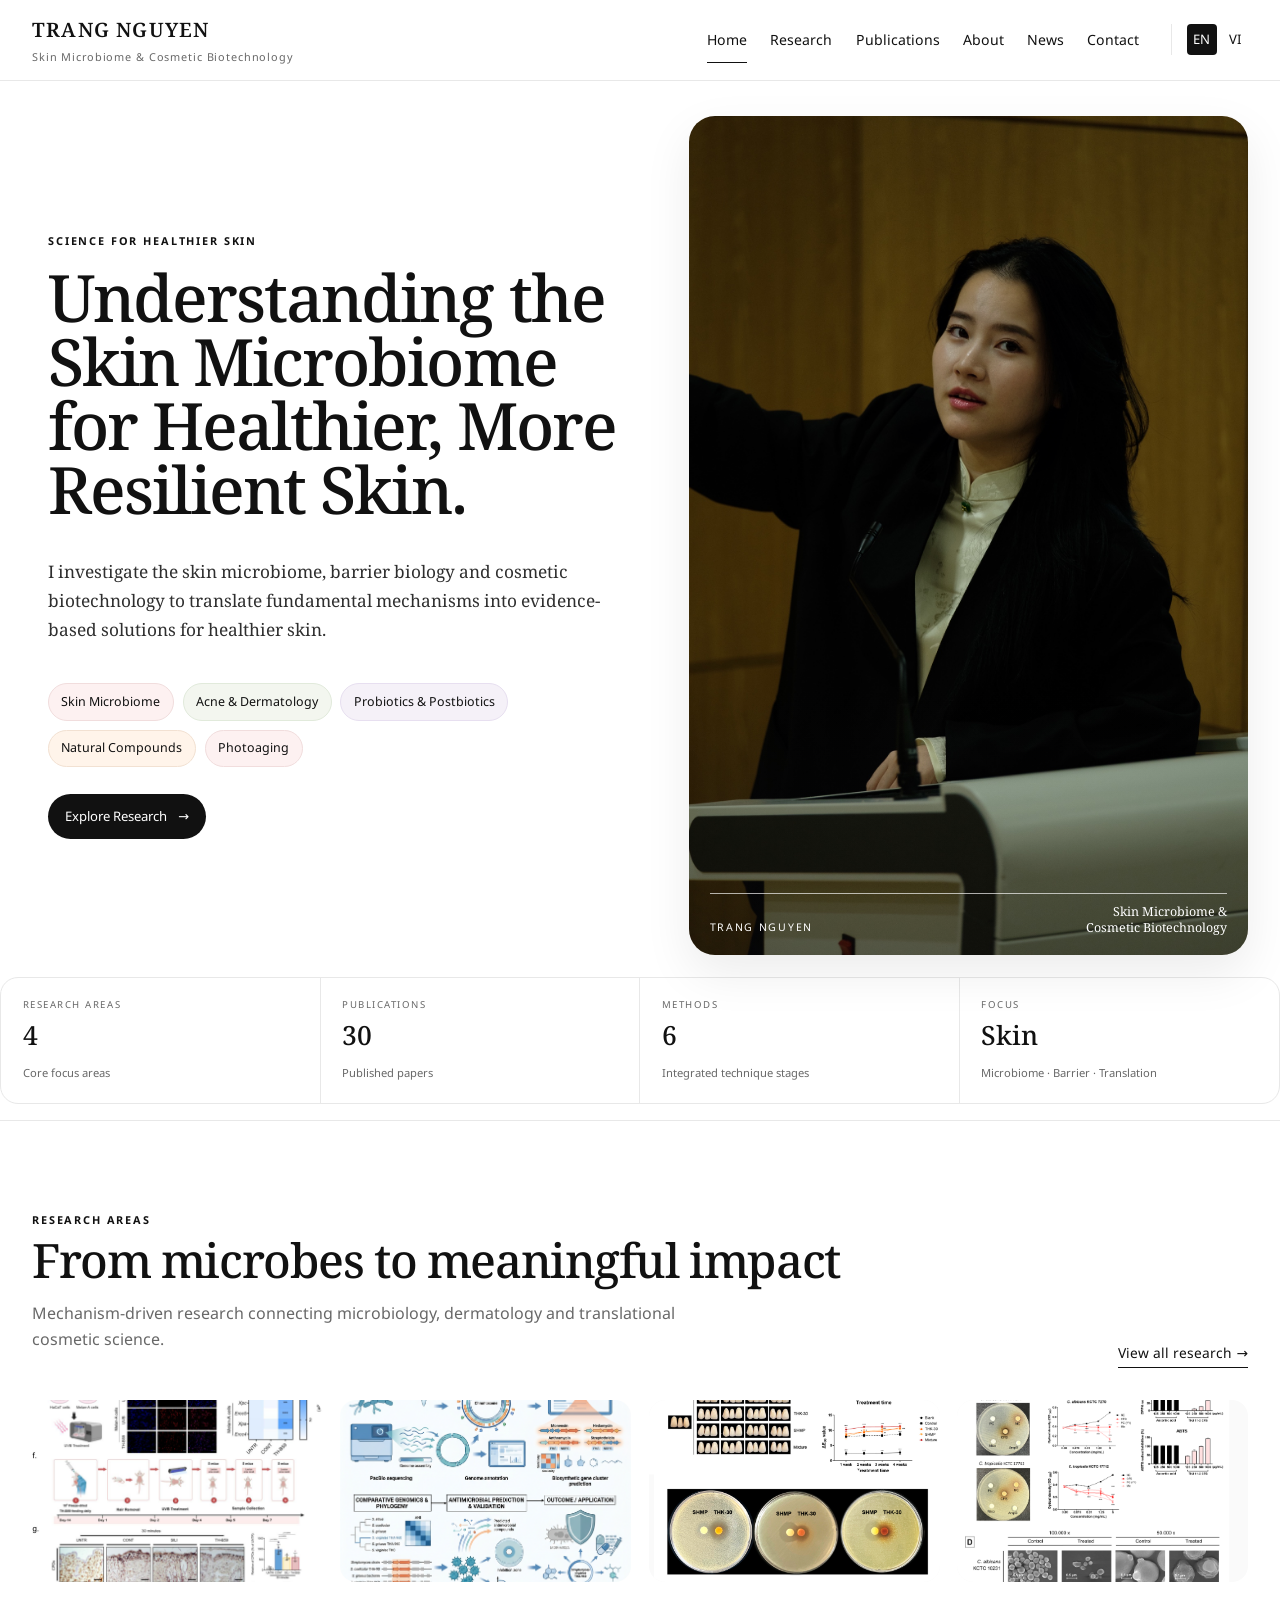
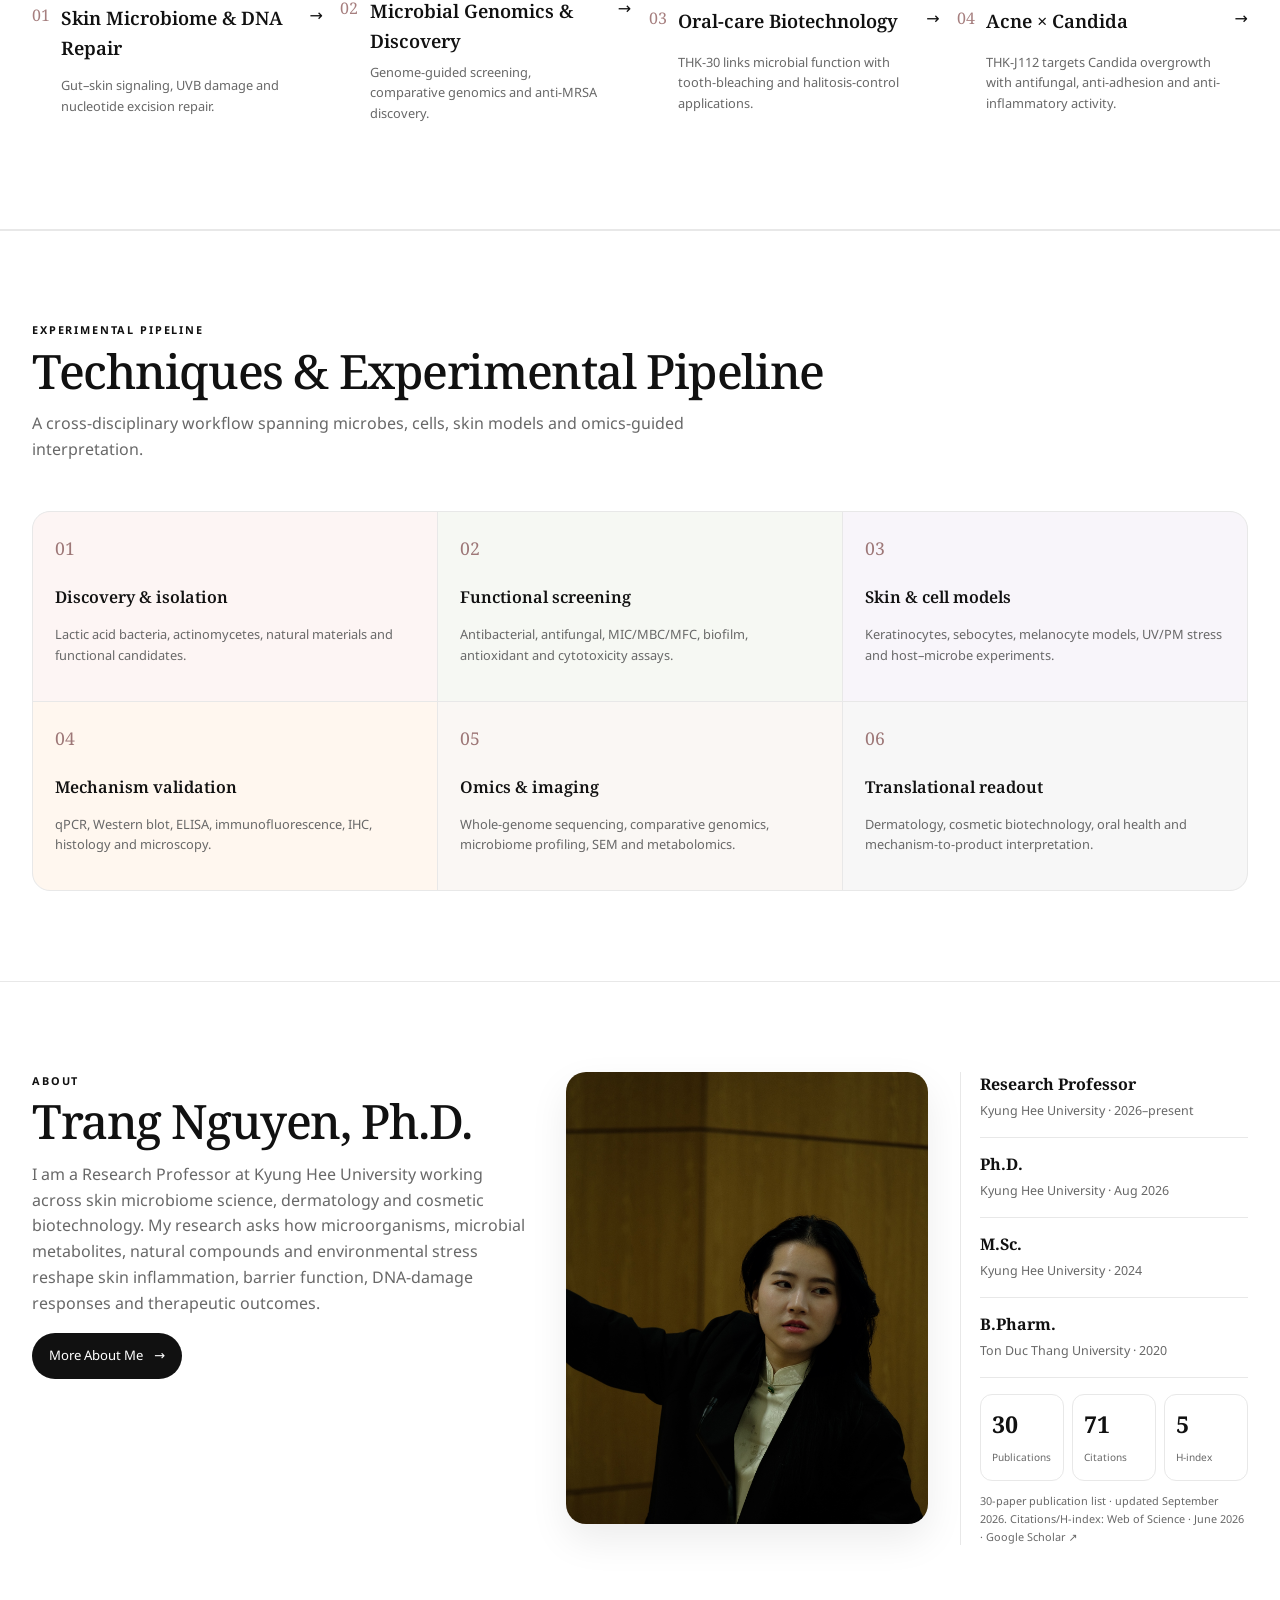
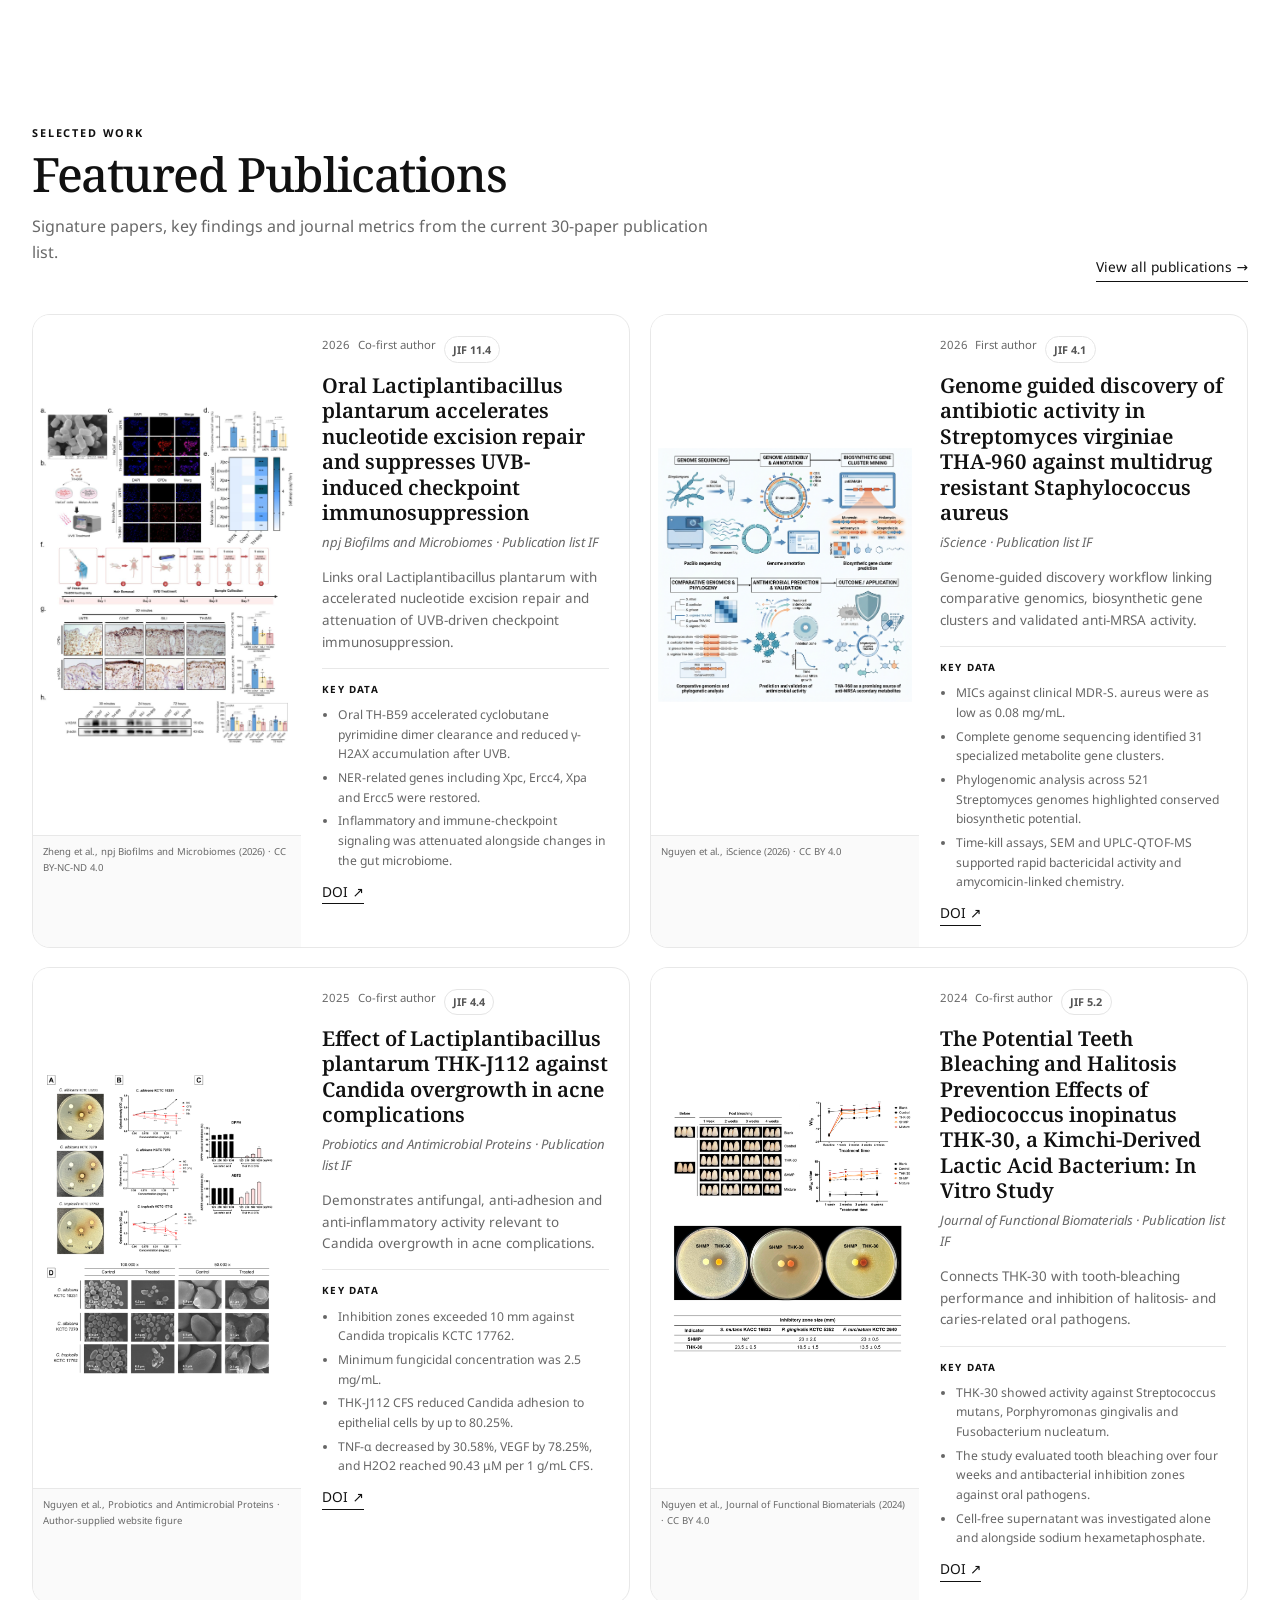
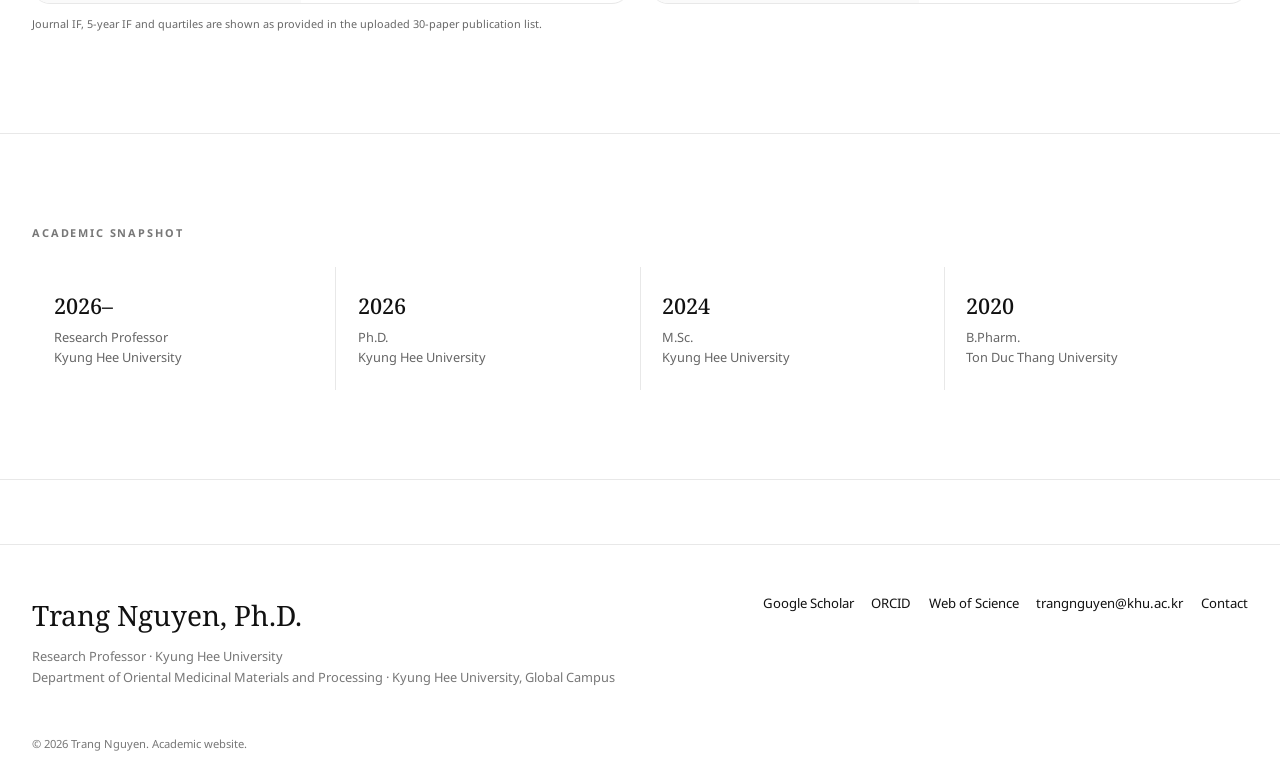
==== commit 9a2a90c6: "Add files via upload" ====
--- a/en/index.html
+++ b/en/index.html
@@ -1 +1 @@
-<!doctype html><html lang="en"><head><meta charset="utf-8"><meta name="viewport" content="width=device-width,initial-scale=1"><title>Home · Trang Nguyen</title><meta name="description" content="I investigate the skin microbiome, barrier biology and cosmetic biotechnology to translate fundamental mechanisms into evidence-based solutions for healthier skin."><link rel="canonical" href="https://trangthepharmacist.github.io/en/"><link rel="alternate" hreflang="en" href="https://trangthepharmacist.github.io/en/"><link rel="alternate" hreflang="vi" href="https://trangthepharmacist.github.io/vi/"><meta property="og:title" content="Home · Trang Nguyen"><meta property="og:description" content="I investigate the skin microbiome, barrier biology and cosmetic biotechnology to translate fundamental mechanisms into evidence-based solutions for healthier skin."><meta property="og:type" content="website"><meta property="og:url" content="https://trangthepharmacist.github.io/en/"><meta property="og:image" content="https://trangthepharmacist.github.io/images/trang-hero.png"><link rel="icon" href="/favicon.svg"><link rel="preconnect" href="https://fonts.googleapis.com"><link rel="preconnect" href="https://fonts.gstatic.com" crossorigin><link href="https://fonts.googleapis.com/css2?family=Noto+Sans:wght@400;500;600;700&family=Noto+Serif:wght@400;500;600;700&display=swap" rel="stylesheet"><link rel="stylesheet" href="/styles/global.css"><script type="application/ld+json">{"@context":"https://schema.org","@type":"Person","name":"Trang Nguyen","honorificSuffix":"Ph.D.","jobTitle":"Research Professor","affiliation":{"@type":"CollegeOrUniversity","name":"Kyung Hee University"},"sameAs":["https://orcid.org/0000-0001-5288-8994","https://www.webofscience.com/wos/author/rid/HMO-8225-2023"]}</script></head><body class="home-page"><a class="skip" href="#main">Skip to content</a><header class="site-header"><div class="nav-wrap"><a class="brand" href="/en/"><strong>TRANG NGUYEN</strong><span>Skin Microbiome &amp; Cosmetic Biotechnology</span></a><button class="menu-btn" aria-label="Open navigation" aria-expanded="false">Menu</button><nav class="main-nav" aria-label="Primary"><a href="/en/" aria-current="page">Home</a><a href="/en/research/" >Research</a><a href="/en/publications/" >Publications</a><a href="/en/about/" >About</a><a href="/en/news/" >News</a><a href="/en/contact/" >Contact</a></nav><div class="langs"><a href="/en/" data-lang-switch class="active">EN</a><a href="/vi/" data-lang-switch class="">VI</a></div></div></header><main id="main"><section class="hero"><div class="hero-copy"><div class="eyebrow">Science for healthier skin</div><h1>Understanding the Skin Microbiome<br><em>for Healthier, More Resilient Skin.</em></h1><p class="lead">I investigate the skin microbiome, barrier biology and cosmetic biotechnology to translate fundamental mechanisms into evidence-based solutions for healthier skin.</p><div class="hero-mobile-portrait"><img src="/images/trang-hero.png" alt="Trang Nguyen presenting academic research"></div><div class="tags"><a class="tag" href="/en/publications/#paper-thkj112">Skin Microbiome</a><a class="tag" href="/en/publications/#paper-thkj112">Acne &amp; Dermatology</a><a class="tag" href="/en/publications/#paper-thb59">Probiotics &amp; Postbiotics</a><a class="tag" href="/en/publications/#paper-hibiscus-atopic">Natural Compounds</a><a class="tag" href="/en/publications/#paper-thb59">Photoaging</a></div><a class="cta" href="/en/research/">Explore Research</a></div><div class="hero-media"><img src="/images/trang-hero.png" alt="Trang Nguyen presenting academic research"><div class="hero-nameplate"><span>TRANG NGUYEN</span><strong>Skin Microbiome &amp;<br>Cosmetic Biotechnology</strong></div></div></section><section class="impact-strip"><div class="impact-inner"><div><span>Research areas</span><b>4</b><small>Core focus areas</small></div><div><span>Publications</span><b>28+</b><small>Peer-reviewed works</small></div><div><span>Methods</span><b>6</b><small>Integrated technique stages</small></div><div><span>Focus</span><b>Skin</b><small>Microbiome · Barrier · Translation</small></div></div></section><section class="research-section"><div class="section"><div class="section-head"><div><div class="section-kicker">Research areas</div><h2>From microbes to meaningful impact</h2><p class="section-sub">Mechanism-driven research connecting microbiology, dermatology and translational cosmetic science.</p></div><a class="text-link" href="/en/research/">View all research →</a></div><div class="showcase-grid"><a class="showcase-card" href="/en/publications/#paper-thb59"><div class="showcase-image"><img src="/images/paper-thb59.png" alt="Skin Microbiome &amp; DNA Repair"></div><span>01</span><h3>Skin Microbiome &amp; DNA Repair</h3><p>Gut–skin signaling, UVB damage and nucleotide excision repair.</p><b>→</b></a><a class="showcase-card" href="/en/publications/#paper-tha960"><div class="showcase-image"><img src="/images/paper-tha960.png" alt="Microbial Genomics &amp; Discovery"></div><span>02</span><h3>Microbial Genomics &amp; Discovery</h3><p>Genome-guided screening, comparative genomics and anti-MRSA discovery.</p><b>→</b></a><a class="showcase-card" href="/en/publications/#paper-thk30"><div class="showcase-image"><img src="/images/paper-thk30.png" alt="Oral-care Biotechnology"></div><span>03</span><h3>Oral-care Biotechnology</h3><p>THK-30 links microbial function with tooth-bleaching and halitosis-control applications.</p><b>→</b></a><a class="showcase-card" href="/en/publications/#paper-thkj112"><div class="showcase-image"><img src="/images/paper-j112.png" alt="Acne × Candida"></div><span>04</span><h3>Acne × Candida</h3><p>THK-J112 targets Candida overgrowth with antifungal, anti-adhesion and anti-inflammatory activity.</p><b>→</b></a></div></div></section><section class="section techniques-section"><div class="section-head"><div><div class="section-kicker">Experimental pipeline</div><h2>Techniques & Experimental Pipeline</h2><p class="section-sub">A cross-disciplinary workflow spanning microbes, cells, skin models and omics-guided interpretation.</p></div></div><div class="tech-grid"><article class="tech-card"><span class="tech-step">01</span><strong>Discovery &amp; isolation</strong><p>Lactic acid bacteria, actinomycetes, natural materials and functional candidates.</p></article><article class="tech-card"><span class="tech-step">02</span><strong>Functional screening</strong><p>Antibacterial, antifungal, MIC/MBC/MFC, biofilm, antioxidant and cytotoxicity assays.</p></article><article class="tech-card"><span class="tech-step">03</span><strong>Skin &amp; cell models</strong><p>Keratinocytes, sebocytes, melanocyte models, UV/PM stress and host–microbe experiments.</p></article><article class="tech-card"><span class="tech-step">04</span><strong>Mechanism validation</strong><p>qPCR, Western blot, ELISA, immunofluorescence, IHC, histology and microscopy.</p></article><article class="tech-card"><span class="tech-step">05</span><strong>Omics &amp; imaging</strong><p>Whole-genome sequencing, comparative genomics, microbiome profiling, SEM and metabolomics.</p></article><article class="tech-card"><span class="tech-step">06</span><strong>Translational readout</strong><p>Dermatology, cosmetic biotechnology, oral health and mechanism-to-product interpretation.</p></article></div></section><section class="section"><div class="about-preview"><div class="about-copy"><div class="section-kicker">About</div><h2 class="about-title">Trang Nguyen, Ph.D.</h2><p>I am a Research Professor at Kyung Hee University working across skin microbiome science, dermatology and cosmetic biotechnology. My research asks how microorganisms, microbial metabolites, natural compounds and environmental stress reshape skin inflammation, barrier function, DNA-damage responses and therapeutic outcomes.</p><a class="cta" href="/en/about/">More About Me</a></div><div class="about-photo"><img src="/images/trang-about.png" alt="Trang Nguyen at an academic presentation"></div><div class="credentials"><div class="credentials-list"><div class="credential"><strong>Research Professor</strong><span>Kyung Hee University · 2026–present</span></div><div class="credential"><strong>Ph.D.</strong><span>Kyung Hee University · Aug 2026</span></div><div class="credential"><strong>M.Sc.</strong><span>Kyung Hee University · 2024</span></div><div class="credential"><strong>B.Pharm.</strong><span>Ton Duc Thang University · 2020</span></div></div><div class="metrics"><div class="metric"><b>28</b><span>Publications</span></div><div class="metric"><b>71</b><span>Citations</span></div><div class="metric"><b>5</b><span>H-index</span></div></div><div class="metric-note">Web of Science · updated June 2026 · <a href="https://scholar.google.com/citations?user=YH3xcVYAAAAJ&hl=en">Google Scholar ↗</a></div></div></div></section><section class="section"><div class="section-head"><div><div class="section-kicker">Selected work</div><h2>Featured Publications</h2><p class="section-sub">Signature papers, key findings and current journal impact factors.</p></div><a class="text-link" href="/en/publications/">View all publications →</a></div><div class="featured-pubs"><article class="featured-pub " id="paper-tha960"><figure class="paper-visual"><img src="/images/paper-tha960.png" alt="Graphical abstract from the iScience paper on Streptomyces virginiae THA-960 and anti-MRSA antibiotic discovery."><figcaption>Nguyen et al., iScience (2026) · CC BY 4.0</figcaption></figure><div class="featured-pub-copy"><div class="featured-meta"><span>2026</span><span>First author</span><span class="if-badge">JIF 4.5</span></div><h3>Genome guided discovery of antibiotic activity in Streptomyces virginiae THA-960 against multidrug resistant Staphylococcus aureus</h3><div class="pub-journal">iScience · 2025 JIF</div><p>Genome-guided discovery workflow linking comparative genomics, biosynthetic gene clusters and validated anti-MRSA activity.</p><div class="paper-data"><div class="paper-data-title">Key data</div><ul><li>MICs against clinical MDR-S. aureus were as low as 0.08 mg/mL.</li><li>Complete genome sequencing identified 31 specialized metabolite gene clusters.</li><li>Phylogenomic analysis across 521 Streptomyces genomes highlighted conserved amycomicin biosynthetic potential.</li><li>Time-kill assays, SEM and UPLC-QTOF-MS supported rapid bactericidal activity and amycomicin-linked chemistry.</li></ul></div><div class="featured-links"><a class="text-link" href="https://doi.org/10.1016/j.isci.2026.116311">DOI ↗</a></div></div></article><article class="featured-pub " id="paper-thb59"><figure class="paper-visual"><img src="/images/paper-thb59.png" alt="Composite figure from the TH-B59 paper showing CPD repair and mouse UVB workflow."><figcaption>Zheng et al., npj Biofilms and Microbiomes (2026) · CC BY-NC-ND 4.0</figcaption></figure><div class="featured-pub-copy"><div class="featured-meta"><span>2026</span><span>Co-first author</span><span class="if-badge">JIF 11.4</span></div><h3>Oral Lactiplantibacillus plantarum accelerates nucleotide excision repair and suppresses UVB-induced checkpoint immunosuppression</h3><div class="pub-journal">npj Biofilms and Microbiomes · 2025 JIF</div><p>Combines UVB cell and mouse data to show enhanced CPD repair, reduced γ-H2AX accumulation, and remodeling of UVB-driven inflammatory checkpoint programs after oral TH-B59 treatment.</p><div class="paper-data"><div class="paper-data-title">Key data</div><ul><li>In UVB-irradiated BALB/c skin, oral TH-B59 accelerated CPD clearance and reduced γ-H2AX accumulation.</li><li>NER-related genes including Xpc, Ercc4, Xpa and Ercc5 were restored alongside attenuation of PI3K/AKT signaling.</li><li>The study also showed suppression of NF-κB/COX-2/PGE2 and PD-L1, with increased IL-12 expression.</li><li>Integrated microbiome analysis linked TH-B59-associated gut shifts to improved skin repair and immune surveillance.</li></ul></div><div class="featured-links"><a class="text-link" href="https://doi.org/10.1038/s41522-026-01108-2">DOI ↗</a></div></div></article><article class="featured-pub " id="paper-thkj112"><figure class="paper-visual"><img src="/images/paper-j112.png" alt="Composite figure showing anti-Candida activity, antioxidant assays, and SEM images from the THK-J112 paper."><figcaption>Nguyen et al., Probiotics and Antimicrobial Proteins (2025) · User-provided figure</figcaption></figure><div class="featured-pub-copy"><div class="featured-meta"><span>2025</span><span>Co-first author</span><span class="if-badge">JIF 5.3</span></div><h3>Effect of Lactiplantibacillus plantarum THK-J112 Against Candida Overgrowth in Acne Complications</h3><div class="pub-journal">Probiotics and Antimicrobial Proteins · 2025 JIF</div><p>Demonstrates broad antifungal activity, reduced Candida adhesion, anti-inflammatory effects, and ultrastructural disruption relevant to acne-associated fungal overgrowth.</p><div class="paper-data"><div class="paper-data-title">Key data</div><ul><li>Broad-spectrum antifungal activity showed inhibition zones greater than 10 mm against Candida tropicalis KCTC 17762.</li><li>Minimum fungicidal concentration was 2.5 mg/mL.</li><li>THK-J112 CFS reduced Candida adhesion to epithelial cells by up to 80.25%, exceeding Amphotericin B in the adhesion assay.</li><li>TNF-α decreased by 30.58%, VEGF by 78.25%, and H2O2 reached 90.43 μM per 1 g/mL CFS.</li></ul></div><div class="featured-links"><a class="text-link" href="https://doi.org/10.1007/s12602-025-10714-z">DOI ↗</a></div></div></article><article class="featured-pub " id="paper-thk30"><figure class="paper-visual"><img src="/images/paper-thk30.png" alt="Mechanism diagram from the THK-30 paper showing halitosis-related antibacterial action."><figcaption>Nguyen et al., Journal of Functional Biomaterials (2024) · CC BY 4.0</figcaption></figure><div class="featured-pub-copy"><div class="featured-meta"><span>2024</span><span>Co-first author</span><span class="if-badge">JIF 5.9</span></div><h3>The Potential Teeth Bleaching and Halitosis Prevention Effects of Pediococcus inopinatus THK-30, a Kimchi-Derived Lactic Acid Bacterium: In Vitro Study</h3><div class="pub-journal">Journal of Functional Biomaterials · 2025 JIF</div><p>Mechanistic work linking THK-30 antibacterial activity with biofilm inhibition, artificial-tooth bleaching, and halitosis-related oral pathogen control.</p><div class="paper-data"><div class="paper-data-title">Key data</div><ul><li>THK-30 showed activity against Streptococcus mutans, Porphyromonas gingivalis and Fusobacterium nucleatum.</li><li>A synergistic antibacterial effect was observed when THK-30 was combined with 8% sodium hexametaphosphate (SHMP).</li><li>Artificial-tooth bleaching was assessed using the CIEDE2000 colorimetric method.</li><li>Cell-free supernatant significantly inhibited biofilm formation on artificial teeth, both alone and with SHMP.</li></ul></div><div class="featured-links"><a class="text-link" href="https://doi.org/10.3390/jfb15030064">DOI ↗</a></div></div></article></div><p class="metric-note">Journal impact factors shown are current 2025 JIF values released in 2026.</p></section><section class="snapshot"><div class="section"><div class="section-kicker">Academic Snapshot</div><div class="timeline"><div><b>2026–</b><span>Research Professor<br>Kyung Hee University</span></div><div><b>2026</b><span>Ph.D.<br>Kyung Hee University</span></div><div><b>2024</b><span>M.Sc.<br>Kyung Hee University</span></div><div><b>2020</b><span>B.Pharm.<br>Ton Duc Thang University</span></div></div></div></section></main><footer class="site-footer"><div class="footer-inner"><div><div class="footer-name">Trang Nguyen, Ph.D.</div><div class="footer-meta">Research Professor · Kyung Hee University<br>Department of Oriental Medicinal Materials and Processing · Kyung Hee University, Global Campus</div></div><div class="footer-links"><a href="https://scholar.google.com/citations?user=YH3xcVYAAAAJ&hl=en">Google Scholar</a><a href="https://orcid.org/0000-0001-5288-8994">ORCID</a><a href="https://www.webofscience.com/wos/author/rid/HMO-8225-2023">Web of Science</a><a href="mailto:trangnguyen@khu.ac.kr">trangnguyen@khu.ac.kr</a><a href="/en/contact/">Contact</a></div></div><div class="copyright">© 2026 Trang Nguyen. Academic website.</div></footer><script>const b=document.querySelector('.menu-btn'),n=document.querySelector('.main-nav');if(b&&n){b.addEventListener('click',()=>{const o=n.classList.toggle('open');b.setAttribute('aria-expanded',String(o));});n.querySelectorAll('a').forEach(a=>a.addEventListener('click',()=>{n.classList.remove('open');b.setAttribute('aria-expanded','false')}));}</script></body></html>+<!doctype html><html lang="en"><head><meta charset="utf-8"><meta name="viewport" content="width=device-width,initial-scale=1"><title>Home · Trang Nguyen</title><meta name="description" content="I investigate the skin microbiome, barrier biology and cosmetic biotechnology to translate fundamental mechanisms into evidence-based solutions for healthier skin."><link rel="canonical" href="https://trangthepharmacist.github.io/en/"><link rel="alternate" hreflang="en" href="https://trangthepharmacist.github.io/en/"><link rel="alternate" hreflang="vi" href="https://trangthepharmacist.github.io/vi/"><meta property="og:title" content="Home · Trang Nguyen"><meta property="og:description" content="I investigate the skin microbiome, barrier biology and cosmetic biotechnology to translate fundamental mechanisms into evidence-based solutions for healthier skin."><meta property="og:type" content="website"><meta property="og:url" content="https://trangthepharmacist.github.io/en/"><meta property="og:image" content="https://trangthepharmacist.github.io/images/trang-hero.png"><link rel="icon" href="/favicon.svg"><link rel="preconnect" href="https://fonts.googleapis.com"><link rel="preconnect" href="https://fonts.gstatic.com" crossorigin><link href="https://fonts.googleapis.com/css2?family=Noto+Sans:wght@400;500;600;700&family=Noto+Serif:wght@400;500;600;700&display=swap" rel="stylesheet"><link rel="stylesheet" href="/styles/global.css"><script type="application/ld+json">{"@context":"https://schema.org","@type":"Person","name":"Trang Nguyen","honorificSuffix":"Ph.D.","jobTitle":"Research Professor","affiliation":{"@type":"CollegeOrUniversity","name":"Kyung Hee University"},"sameAs":["https://orcid.org/0000-0001-5288-8994","https://www.webofscience.com/wos/author/rid/HMO-8225-2023"]}</script></head><body class="home-page"><a class="skip" href="#main">Skip to content</a><header class="site-header"><div class="nav-wrap"><a class="brand" href="/en/"><strong>TRANG NGUYEN</strong><span>Skin Microbiome &amp; Cosmetic Biotechnology</span></a><button class="menu-btn" aria-label="Open navigation" aria-expanded="false">Menu</button><nav class="main-nav" aria-label="Primary"><a href="/en/" aria-current="page">Home</a><a href="/en/research/" >Research</a><a href="/en/publications/" >Publications</a><a href="/en/about/" >About</a><a href="/en/news/" >News</a><a href="/en/contact/" >Contact</a></nav><div class="langs"><a href="/en/" data-lang-switch class="active">EN</a><a href="/vi/" data-lang-switch class="">VI</a></div></div></header><main id="main"><section class="hero"><div class="hero-copy"><div class="eyebrow">Science for healthier skin</div><h1>Understanding the Skin Microbiome<br><em>for Healthier, More Resilient Skin.</em></h1><p class="lead">I investigate the skin microbiome, barrier biology and cosmetic biotechnology to translate fundamental mechanisms into evidence-based solutions for healthier skin.</p><div class="hero-mobile-portrait"><img src="/images/trang-hero.png" alt="Trang Nguyen presenting academic research"></div><div class="tags"><a class="tag" href="/en/publications/#paper-thkj112">Skin Microbiome</a><a class="tag" href="/en/publications/#paper-thkj112">Acne &amp; Dermatology</a><a class="tag" href="/en/publications/#paper-thb59">Probiotics &amp; Postbiotics</a><a class="tag" href="/en/publications/#paper-hibiscus-atopic">Natural Compounds</a><a class="tag" href="/en/publications/#paper-thb59">Photoaging</a></div><a class="cta" href="/en/research/">Explore Research</a></div><div class="hero-media"><img src="/images/trang-hero.png" alt="Trang Nguyen presenting academic research"><div class="hero-nameplate"><span>TRANG NGUYEN</span><strong>Skin Microbiome &amp;<br>Cosmetic Biotechnology</strong></div></div></section><section class="impact-strip"><div class="impact-inner"><div><span>Research areas</span><b>4</b><small>Core focus areas</small></div><div><span>Publications</span><b>30</b><small>Published papers</small></div><div><span>Methods</span><b>6</b><small>Integrated technique stages</small></div><div><span>Focus</span><b>Skin</b><small>Microbiome · Barrier · Translation</small></div></div></section><section class="research-section"><div class="section"><div class="section-head"><div><div class="section-kicker">Research areas</div><h2>From microbes to meaningful impact</h2><p class="section-sub">Mechanism-driven research connecting microbiology, dermatology and translational cosmetic science.</p></div><a class="text-link" href="/en/research/">View all research →</a></div><div class="showcase-grid"><a class="showcase-card" href="/en/publications/#paper-thb59"><div class="showcase-image"><img src="/images/paper-thb59.png" alt="Skin Microbiome &amp; DNA Repair"></div><span>01</span><h3>Skin Microbiome &amp; DNA Repair</h3><p>Gut–skin signaling, UVB damage and nucleotide excision repair.</p><b>→</b></a><a class="showcase-card" href="/en/publications/#paper-tha960"><div class="showcase-image"><img src="/images/paper-tha960.png" alt="Microbial Genomics &amp; Discovery"></div><span>02</span><h3>Microbial Genomics &amp; Discovery</h3><p>Genome-guided screening, comparative genomics and anti-MRSA discovery.</p><b>→</b></a><a class="showcase-card" href="/en/publications/#paper-thk30"><div class="showcase-image"><img src="/images/paper-thk30.png" alt="Oral-care Biotechnology"></div><span>03</span><h3>Oral-care Biotechnology</h3><p>THK-30 links microbial function with tooth-bleaching and halitosis-control applications.</p><b>→</b></a><a class="showcase-card" href="/en/publications/#paper-thkj112"><div class="showcase-image"><img src="/images/paper-j112.png" alt="Acne × Candida"></div><span>04</span><h3>Acne × Candida</h3><p>THK-J112 targets Candida overgrowth with antifungal, anti-adhesion and anti-inflammatory activity.</p><b>→</b></a></div></div></section><section class="section techniques-section"><div class="section-head"><div><div class="section-kicker">Experimental pipeline</div><h2>Techniques & Experimental Pipeline</h2><p class="section-sub">A cross-disciplinary workflow spanning microbes, cells, skin models and omics-guided interpretation.</p></div></div><div class="tech-grid"><article class="tech-card"><span class="tech-step">01</span><strong>Discovery &amp; isolation</strong><p>Lactic acid bacteria, actinomycetes, natural materials and functional candidates.</p></article><article class="tech-card"><span class="tech-step">02</span><strong>Functional screening</strong><p>Antibacterial, antifungal, MIC/MBC/MFC, biofilm, antioxidant and cytotoxicity assays.</p></article><article class="tech-card"><span class="tech-step">03</span><strong>Skin &amp; cell models</strong><p>Keratinocytes, sebocytes, melanocyte models, UV/PM stress and host–microbe experiments.</p></article><article class="tech-card"><span class="tech-step">04</span><strong>Mechanism validation</strong><p>qPCR, Western blot, ELISA, immunofluorescence, IHC, histology and microscopy.</p></article><article class="tech-card"><span class="tech-step">05</span><strong>Omics &amp; imaging</strong><p>Whole-genome sequencing, comparative genomics, microbiome profiling, SEM and metabolomics.</p></article><article class="tech-card"><span class="tech-step">06</span><strong>Translational readout</strong><p>Dermatology, cosmetic biotechnology, oral health and mechanism-to-product interpretation.</p></article></div></section><section class="section"><div class="about-preview"><div class="about-copy"><div class="section-kicker">About</div><h2 class="about-title">Trang Nguyen, Ph.D.</h2><p>I am a Research Professor at Kyung Hee University working across skin microbiome science, dermatology and cosmetic biotechnology. My research asks how microorganisms, microbial metabolites, natural compounds and environmental stress reshape skin inflammation, barrier function, DNA-damage responses and therapeutic outcomes.</p><a class="cta" href="/en/about/">More About Me</a></div><div class="about-photo"><img src="/images/trang-about.png" alt="Trang Nguyen at an academic presentation"></div><div class="credentials"><div class="credentials-list"><div class="credential"><strong>Research Professor</strong><span>Kyung Hee University · 2026–present</span></div><div class="credential"><strong>Ph.D.</strong><span>Kyung Hee University · Aug 2026</span></div><div class="credential"><strong>M.Sc.</strong><span>Kyung Hee University · 2024</span></div><div class="credential"><strong>B.Pharm.</strong><span>Ton Duc Thang University · 2020</span></div></div><div class="metrics"><div class="metric"><b>30</b><span>Publications</span></div><div class="metric"><b>71</b><span>Citations</span></div><div class="metric"><b>5</b><span>H-index</span></div></div><div class="metric-note">30-paper publication list · updated September 2026. Citations/H-index: Web of Science · June 2026 · <a href="https://scholar.google.com/citations?user=YH3xcVYAAAAJ&hl=en">Google Scholar ↗</a></div></div></div></section><section class="section"><div class="section-head"><div><div class="section-kicker">Selected work</div><h2>Featured Publications</h2><p class="section-sub">Signature papers, key findings and journal metrics from the current 30-paper publication list.</p></div><a class="text-link" href="/en/publications/">View all publications →</a></div><div class="featured-pubs"><article class="featured-pub " id="paper-thb59"><figure class="paper-visual"><img src="/images/paper-thb59.png" alt="Composite figure from the TH-B59 paper showing UVB skin damage, DNA repair and mouse experiments."><figcaption>Zheng et al., npj Biofilms and Microbiomes (2026) · CC BY-NC-ND 4.0</figcaption></figure><div class="featured-pub-copy"><div class="featured-meta"><span>2026</span><span>Co-first author</span><span class="if-badge">JIF 11.4</span></div><h3>Oral Lactiplantibacillus plantarum accelerates nucleotide excision repair and suppresses UVB-induced checkpoint immunosuppression</h3><div class="pub-journal">npj Biofilms and Microbiomes · Publication list IF</div><p>Links oral Lactiplantibacillus plantarum with accelerated nucleotide excision repair and attenuation of UVB-driven checkpoint immunosuppression.</p><div class="paper-data"><div class="paper-data-title">Key data</div><ul><li>Oral TH-B59 accelerated cyclobutane pyrimidine dimer clearance and reduced γ-H2AX accumulation after UVB.</li><li>NER-related genes including Xpc, Ercc4, Xpa and Ercc5 were restored.</li><li>Inflammatory and immune-checkpoint signaling was attenuated alongside changes in the gut microbiome.</li></ul></div><div class="featured-links"><a class="text-link" href="https://doi.org/10.1038/s41522-026-01108-2">DOI ↗</a></div></div></article><article class="featured-pub " id="paper-tha960"><figure class="paper-visual"><img src="/images/paper-tha960.png" alt="Graphical abstract from the iScience paper on Streptomyces virginiae THA-960 and anti-MRSA antibiotic discovery."><figcaption>Nguyen et al., iScience (2026) · CC BY 4.0</figcaption></figure><div class="featured-pub-copy"><div class="featured-meta"><span>2026</span><span>First author</span><span class="if-badge">JIF 4.1</span></div><h3>Genome guided discovery of antibiotic activity in Streptomyces virginiae THA-960 against multidrug resistant Staphylococcus aureus</h3><div class="pub-journal">iScience · Publication list IF</div><p>Genome-guided discovery workflow linking comparative genomics, biosynthetic gene clusters and validated anti-MRSA activity.</p><div class="paper-data"><div class="paper-data-title">Key data</div><ul><li>MICs against clinical MDR-S. aureus were as low as 0.08 mg/mL.</li><li>Complete genome sequencing identified 31 specialized metabolite gene clusters.</li><li>Phylogenomic analysis across 521 Streptomyces genomes highlighted conserved biosynthetic potential.</li><li>Time-kill assays, SEM and UPLC-QTOF-MS supported rapid bactericidal activity and amycomicin-linked chemistry.</li></ul></div><div class="featured-links"><a class="text-link" href="https://doi.org/10.1016/j.isci.2026.116311">DOI ↗</a></div></div></article><article class="featured-pub " id="paper-thkj112"><figure class="paper-visual"><img src="/images/paper-j112.png" alt="Composite scientific figure from the THK-J112 paper showing anti-Candida assays, antioxidant activity and SEM."><figcaption>Nguyen et al., Probiotics and Antimicrobial Proteins · Author-supplied website figure</figcaption></figure><div class="featured-pub-copy"><div class="featured-meta"><span>2025</span><span>Co-first author</span><span class="if-badge">JIF 4.4</span></div><h3>Effect of Lactiplantibacillus plantarum THK-J112 against Candida overgrowth in acne complications</h3><div class="pub-journal">Probiotics and Antimicrobial Proteins · Publication list IF</div><p>Demonstrates antifungal, anti-adhesion and anti-inflammatory activity relevant to Candida overgrowth in acne complications.</p><div class="paper-data"><div class="paper-data-title">Key data</div><ul><li>Inhibition zones exceeded 10 mm against Candida tropicalis KCTC 17762.</li><li>Minimum fungicidal concentration was 2.5 mg/mL.</li><li>THK-J112 CFS reduced Candida adhesion to epithelial cells by up to 80.25%.</li><li>TNF-α decreased by 30.58%, VEGF by 78.25%, and H2O2 reached 90.43 μM per 1 g/mL CFS.</li></ul></div><div class="featured-links"><a class="text-link" href="https://doi.org/10.1007/s12602-025-10714-z">DOI ↗</a></div></div></article><article class="featured-pub " id="paper-thk30"><figure class="paper-visual"><img src="/images/paper-thk30.png" alt="Composite scientific figure from the THK-30 paper showing tooth bleaching and oral pathogen inhibition."><figcaption>Nguyen et al., Journal of Functional Biomaterials (2024) · CC BY 4.0</figcaption></figure><div class="featured-pub-copy"><div class="featured-meta"><span>2024</span><span>Co-first author</span><span class="if-badge">JIF 5.2</span></div><h3>The Potential Teeth Bleaching and Halitosis Prevention Effects of Pediococcus inopinatus THK-30, a Kimchi-Derived Lactic Acid Bacterium: In Vitro Study</h3><div class="pub-journal">Journal of Functional Biomaterials · Publication list IF</div><p>Connects THK-30 with tooth-bleaching performance and inhibition of halitosis- and caries-related oral pathogens.</p><div class="paper-data"><div class="paper-data-title">Key data</div><ul><li>THK-30 showed activity against Streptococcus mutans, Porphyromonas gingivalis and Fusobacterium nucleatum.</li><li>The study evaluated tooth bleaching over four weeks and antibacterial inhibition zones against oral pathogens.</li><li>Cell-free supernatant was investigated alone and alongside sodium hexametaphosphate.</li></ul></div><div class="featured-links"><a class="text-link" href="https://doi.org/10.3390/jfb15030064">DOI ↗</a></div></div></article></div><p class="metric-note">Journal IF, 5-year IF and quartiles are shown as provided in the uploaded 30-paper publication list.</p></section><section class="snapshot"><div class="section"><div class="section-kicker">Academic Snapshot</div><div class="timeline"><div><b>2026–</b><span>Research Professor<br>Kyung Hee University</span></div><div><b>2026</b><span>Ph.D.<br>Kyung Hee University</span></div><div><b>2024</b><span>M.Sc.<br>Kyung Hee University</span></div><div><b>2020</b><span>B.Pharm.<br>Ton Duc Thang University</span></div></div></div></section></main><footer class="site-footer"><div class="footer-inner"><div><div class="footer-name">Trang Nguyen, Ph.D.</div><div class="footer-meta">Research Professor · Kyung Hee University<br>Department of Oriental Medicinal Materials and Processing · Kyung Hee University, Global Campus</div></div><div class="footer-links"><a href="https://scholar.google.com/citations?user=YH3xcVYAAAAJ&hl=en">Google Scholar</a><a href="https://orcid.org/0000-0001-5288-8994">ORCID</a><a href="https://www.webofscience.com/wos/author/rid/HMO-8225-2023">Web of Science</a><a href="mailto:trangnguyen@khu.ac.kr">trangnguyen@khu.ac.kr</a><a href="/en/contact/">Contact</a></div></div><div class="copyright">© 2026 Trang Nguyen. Academic website.</div></footer><script>const b=document.querySelector('.menu-btn'),n=document.querySelector('.main-nav');if(b&&n){b.addEventListener('click',()=>{const o=n.classList.toggle('open');b.setAttribute('aria-expanded',String(o));});n.querySelectorAll('a').forEach(a=>a.addEventListener('click',()=>{n.classList.remove('open');b.setAttribute('aria-expanded','false')}));}</script></body></html>
--- a/styles/global.css
+++ b/styles/global.css
@@ -73,3 +73,8 @@
 .showcase-image{background:#fafafa}
 .showcase-image img{filter:none}
 .main-nav.open{background:#fff}
+
+/* 30-paper publication record */
+.pub-summary{display:grid;grid-template-columns:minmax(0,.8fr) minmax(0,1.2fr);gap:2.5rem;align-items:end;border-top:1px solid var(--line);border-bottom:1px solid var(--line);padding-top:3.2rem;padding-bottom:3.2rem}.pub-summary h2{margin:.35rem 0 0}.pub-summary p{margin:0;color:var(--muted);max-width:680px}.publication-year-block{margin-bottom:4rem}.publication-year-block>.section-kicker{margin-bottom:.7rem}.pub-list{border-top:1px solid var(--line)}.pub{grid-template-columns:72px minmax(0,1fr) 72px;gap:1.2rem;padding:1.35rem 0}.pub-number{display:flex;flex-direction:column;gap:.18rem;padding-top:.12rem}.pub-number span{font-family:var(--serif);font-size:1.35rem;color:#111}.pub-number small{font-size:.64rem;color:var(--muted);letter-spacing:.06em}.pub h3{font-family:var(--serif);font-size:1.05rem;font-weight:600;line-height:1.42;margin:0 0 .38rem}.pub-journal{display:flex;flex-wrap:wrap;align-items:center;gap:.65rem;font-style:italic}.pub-date{font-style:normal;color:#8a8a8a;font-size:.72rem}.pub-visible-metrics{display:flex;flex-wrap:wrap;gap:.4rem;margin:.7rem 0 .25rem}.metric-chip,.if-badge{display:inline-flex;align-items:center;border:1px solid #e5e5e5;background:#fff;border-radius:999px;padding:.22rem .52rem;font-size:.68rem;color:#555}.if-badge.strong{border-color:#ead8d8;background:#fdf4f3;color:#503f3f;font-weight:700}.pub-details{margin-top:.7rem}.pub-details summary{cursor:pointer;width:max-content;font-size:.72rem;color:#555;border-bottom:1px solid #bbb;padding-bottom:.12rem}.pub-details-grid{display:grid;grid-template-columns:repeat(4,minmax(0,1fr));gap:.7rem;margin:1rem 0}.pub-details-grid>div{padding:.8rem;background:#fafafa;border:1px solid #ededed;border-radius:10px}.pub-details-grid span{display:block;font-size:.58rem;letter-spacing:.12em;text-transform:uppercase;color:#8a8a8a;margin-bottom:.25rem}.pub-details-grid p{font-size:.75rem;margin:0;word-break:break-word}.pub-details ul{margin:.8rem 0 0;padding-left:1.1rem}.pub-details li{font-size:.76rem;color:#666;margin:.3rem 0}.pub-doi.muted{color:#bbb}.featured-meta .if-badge{font-weight:700}.featured-pub .pub-journal{display:block}.all-publications{padding-top:2.5rem}
+@media(max-width:900px){.pub-details-grid{grid-template-columns:repeat(2,minmax(0,1fr))}.pub-summary{grid-template-columns:1fr;gap:1rem}}
+@media(max-width:640px){.pub{grid-template-columns:48px minmax(0,1fr);gap:.85rem}.pub-doi{grid-column:2}.pub-details-grid{grid-template-columns:1fr}.pub-visible-metrics{gap:.32rem}.metric-chip,.if-badge{font-size:.64rem}.pub-summary{padding-top:2.4rem;padding-bottom:2.4rem}}
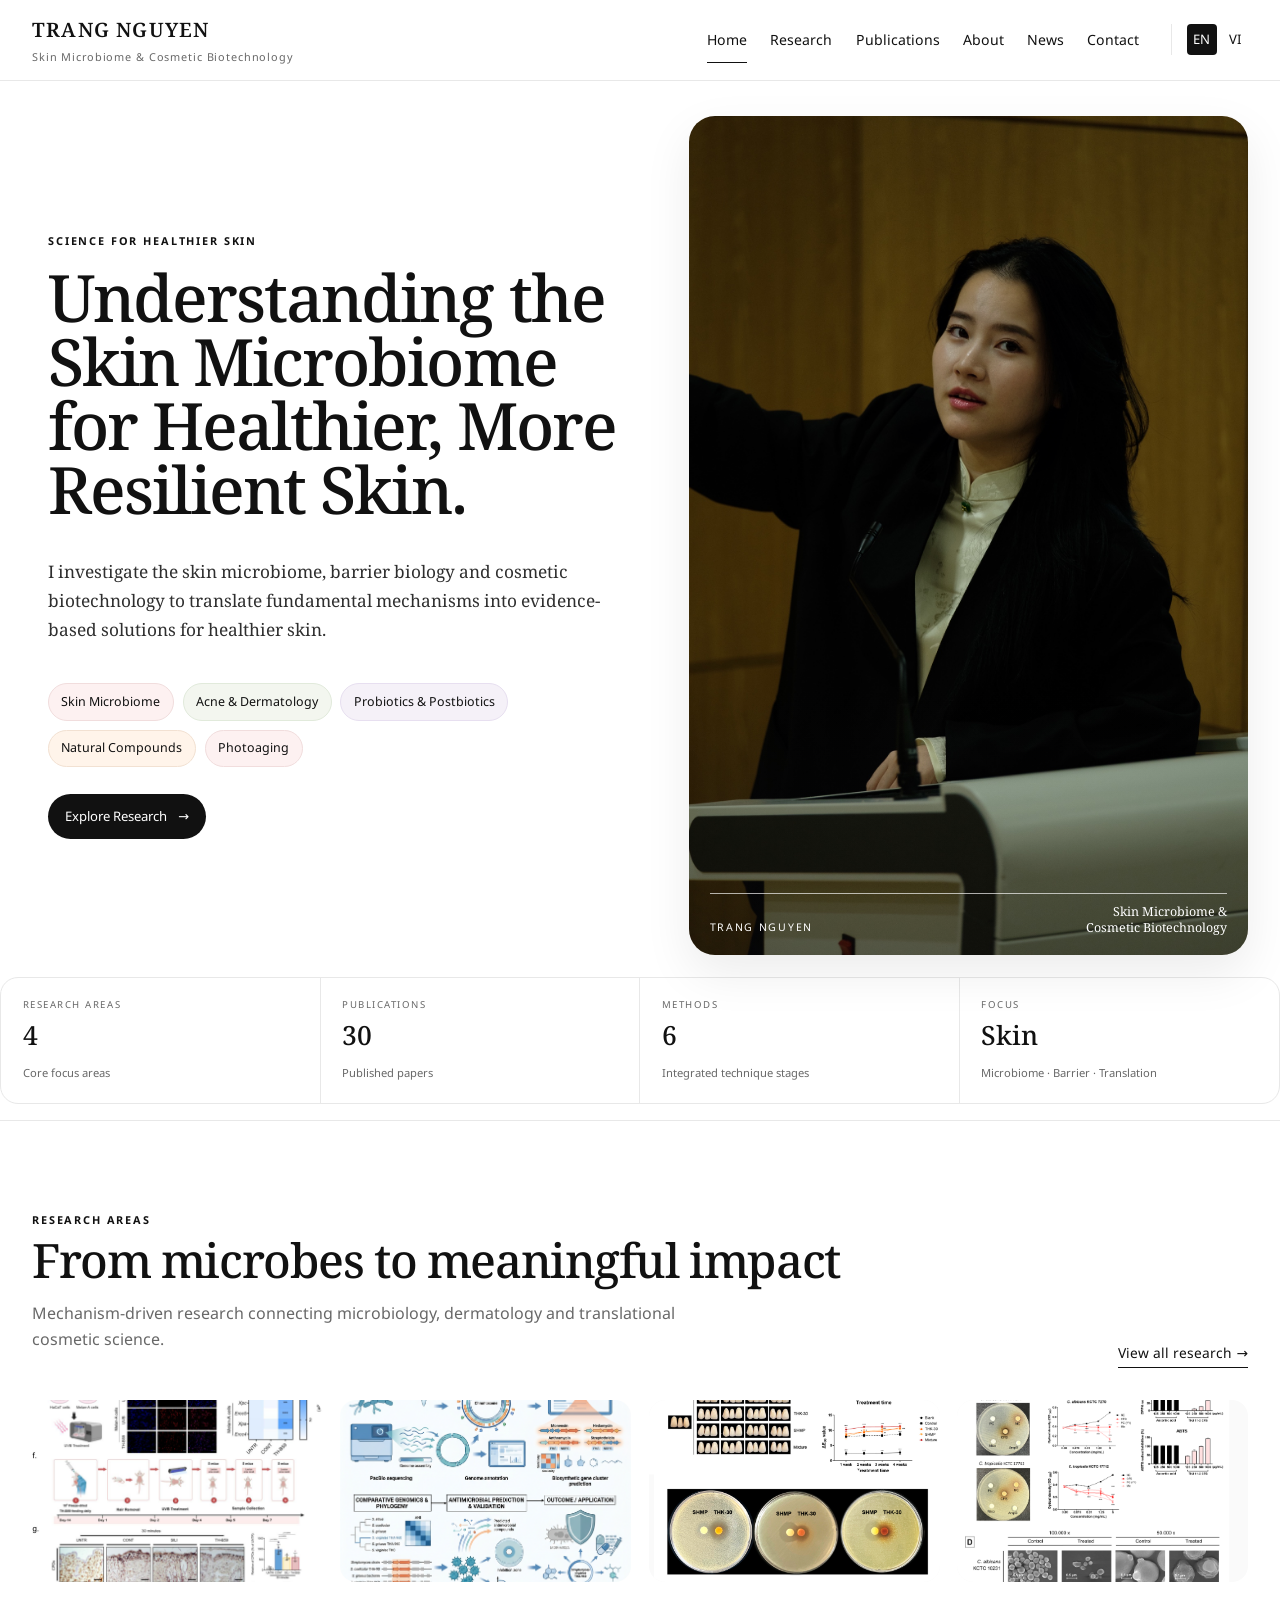
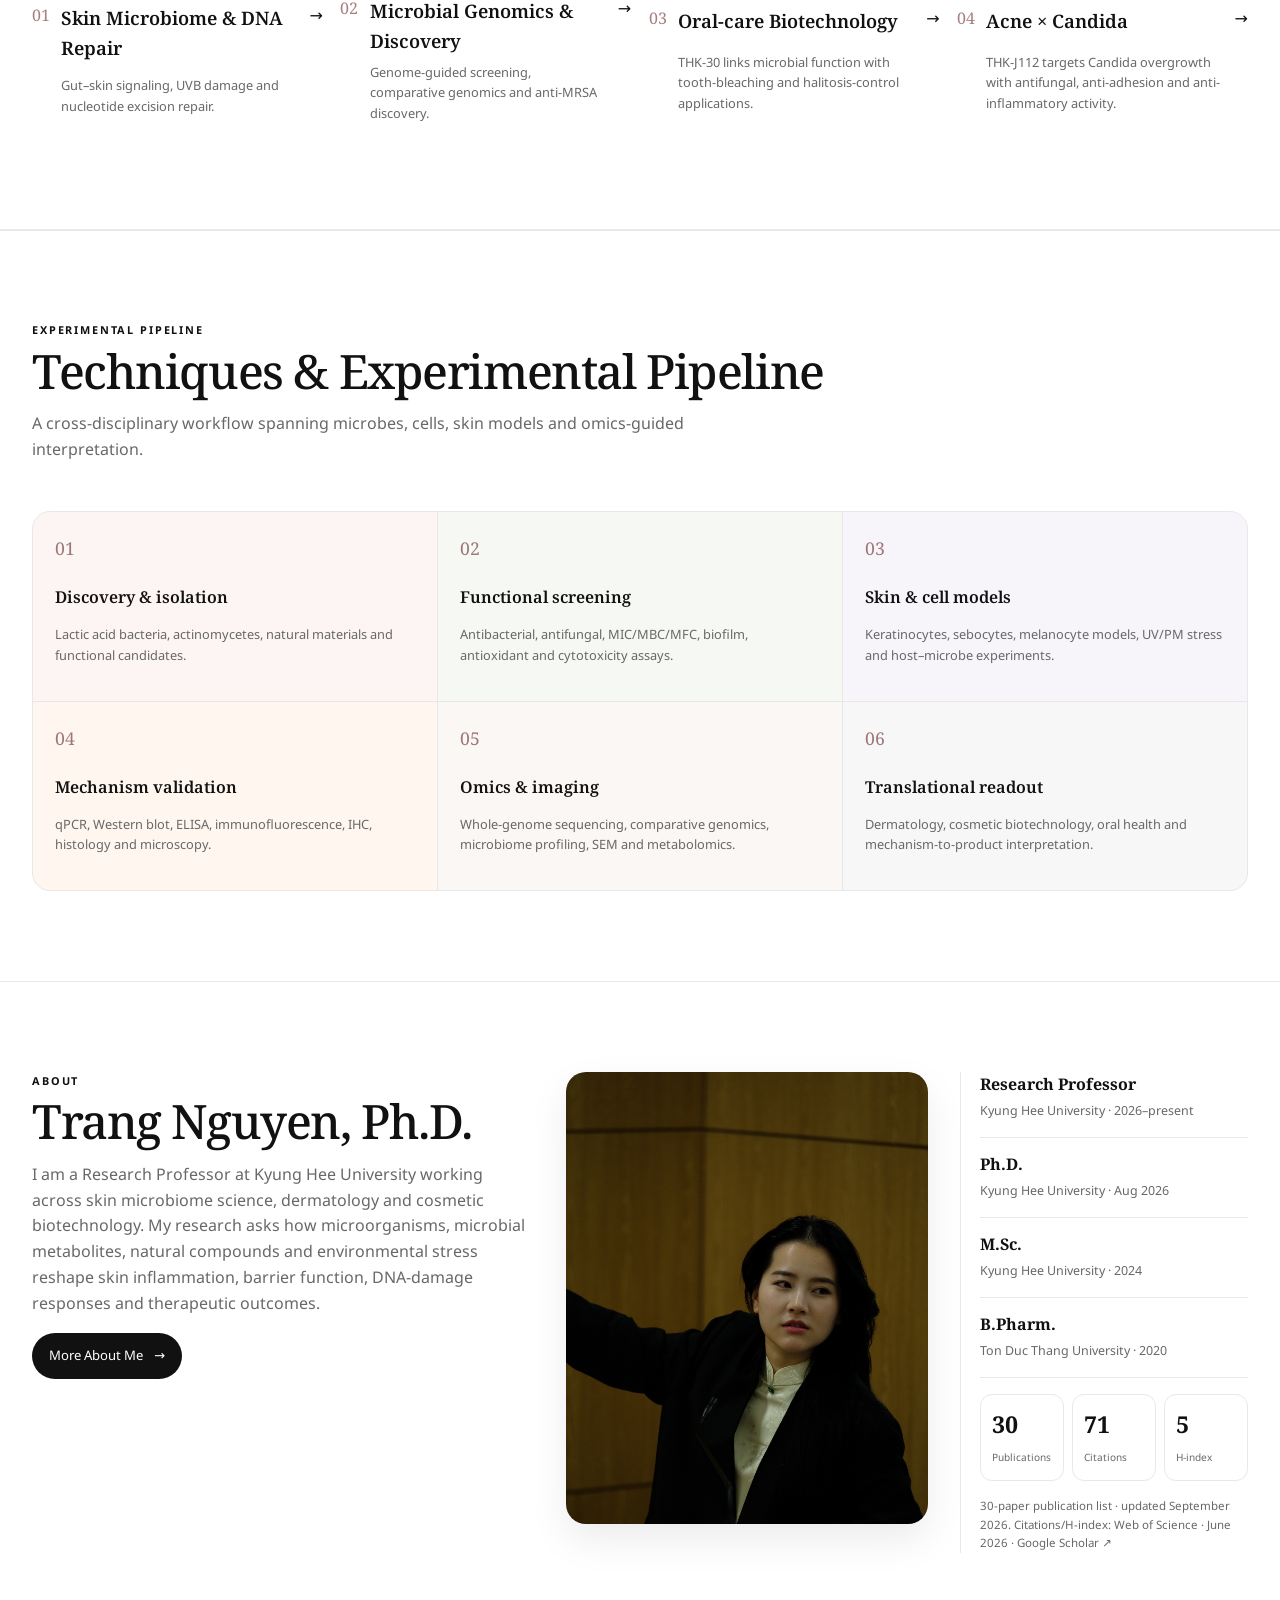
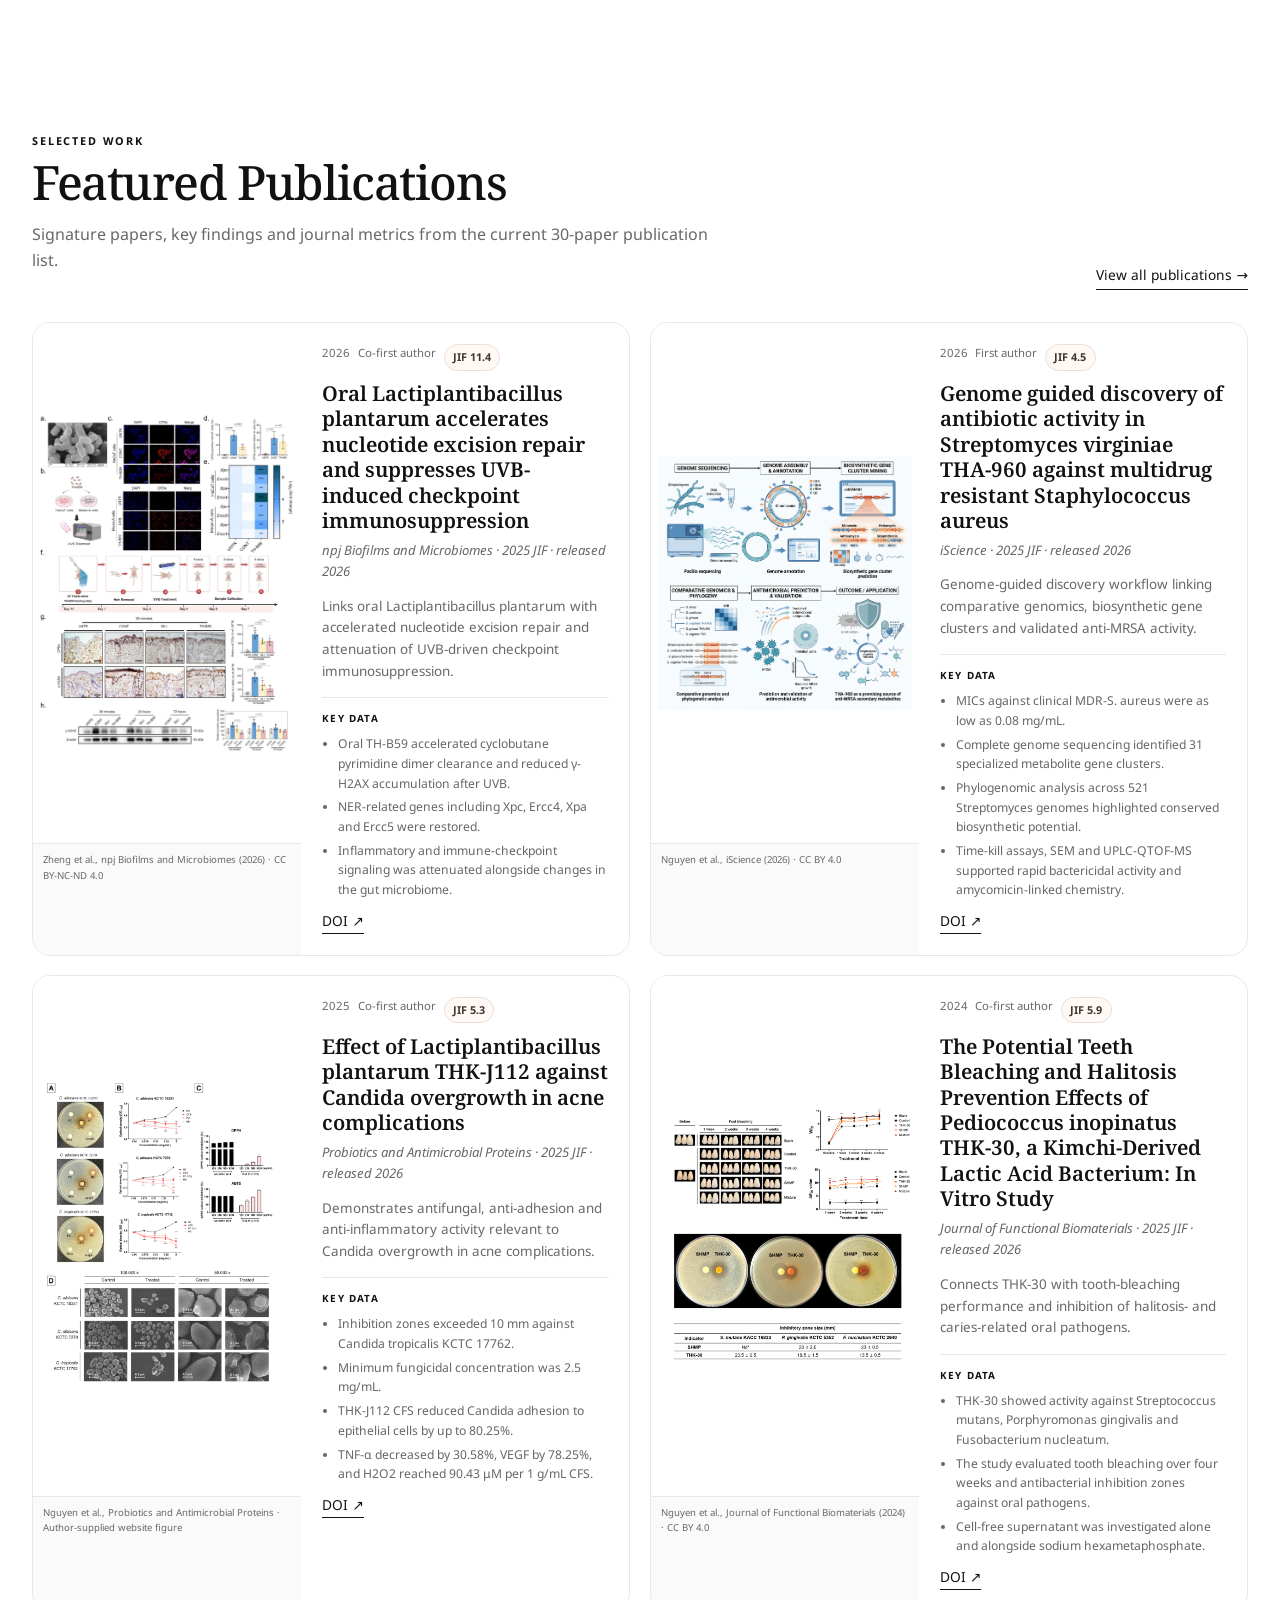
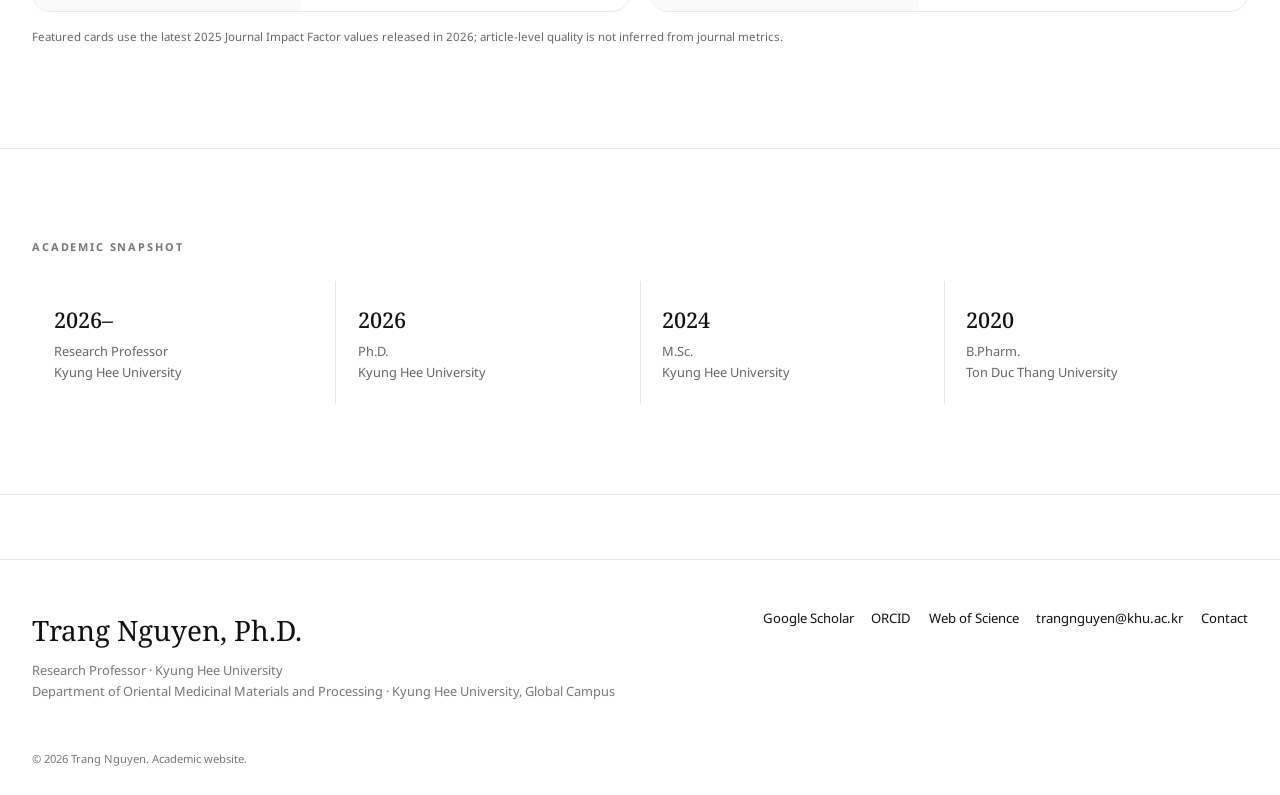
==== commit 3c1ece0f: "Add files via upload" ====
--- a/en/index.html
+++ b/en/index.html
@@ -1 +1 @@
-<!doctype html><html lang="en"><head><meta charset="utf-8"><meta name="viewport" content="width=device-width,initial-scale=1"><title>Home · Trang Nguyen</title><meta name="description" content="I investigate the skin microbiome, barrier biology and cosmetic biotechnology to translate fundamental mechanisms into evidence-based solutions for healthier skin."><link rel="canonical" href="https://trangthepharmacist.github.io/en/"><link rel="alternate" hreflang="en" href="https://trangthepharmacist.github.io/en/"><link rel="alternate" hreflang="vi" href="https://trangthepharmacist.github.io/vi/"><meta property="og:title" content="Home · Trang Nguyen"><meta property="og:description" content="I investigate the skin microbiome, barrier biology and cosmetic biotechnology to translate fundamental mechanisms into evidence-based solutions for healthier skin."><meta property="og:type" content="website"><meta property="og:url" content="https://trangthepharmacist.github.io/en/"><meta property="og:image" content="https://trangthepharmacist.github.io/images/trang-hero.png"><link rel="icon" href="/favicon.svg"><link rel="preconnect" href="https://fonts.googleapis.com"><link rel="preconnect" href="https://fonts.gstatic.com" crossorigin><link href="https://fonts.googleapis.com/css2?family=Noto+Sans:wght@400;500;600;700&family=Noto+Serif:wght@400;500;600;700&display=swap" rel="stylesheet"><link rel="stylesheet" href="/styles/global.css"><script type="application/ld+json">{"@context":"https://schema.org","@type":"Person","name":"Trang Nguyen","honorificSuffix":"Ph.D.","jobTitle":"Research Professor","affiliation":{"@type":"CollegeOrUniversity","name":"Kyung Hee University"},"sameAs":["https://orcid.org/0000-0001-5288-8994","https://www.webofscience.com/wos/author/rid/HMO-8225-2023"]}</script></head><body class="home-page"><a class="skip" href="#main">Skip to content</a><header class="site-header"><div class="nav-wrap"><a class="brand" href="/en/"><strong>TRANG NGUYEN</strong><span>Skin Microbiome &amp; Cosmetic Biotechnology</span></a><button class="menu-btn" aria-label="Open navigation" aria-expanded="false">Menu</button><nav class="main-nav" aria-label="Primary"><a href="/en/" aria-current="page">Home</a><a href="/en/research/" >Research</a><a href="/en/publications/" >Publications</a><a href="/en/about/" >About</a><a href="/en/news/" >News</a><a href="/en/contact/" >Contact</a></nav><div class="langs"><a href="/en/" data-lang-switch class="active">EN</a><a href="/vi/" data-lang-switch class="">VI</a></div></div></header><main id="main"><section class="hero"><div class="hero-copy"><div class="eyebrow">Science for healthier skin</div><h1>Understanding the Skin Microbiome<br><em>for Healthier, More Resilient Skin.</em></h1><p class="lead">I investigate the skin microbiome, barrier biology and cosmetic biotechnology to translate fundamental mechanisms into evidence-based solutions for healthier skin.</p><div class="hero-mobile-portrait"><img src="/images/trang-hero.png" alt="Trang Nguyen presenting academic research"></div><div class="tags"><a class="tag" href="/en/publications/#paper-thkj112">Skin Microbiome</a><a class="tag" href="/en/publications/#paper-thkj112">Acne &amp; Dermatology</a><a class="tag" href="/en/publications/#paper-thb59">Probiotics &amp; Postbiotics</a><a class="tag" href="/en/publications/#paper-hibiscus-atopic">Natural Compounds</a><a class="tag" href="/en/publications/#paper-thb59">Photoaging</a></div><a class="cta" href="/en/research/">Explore Research</a></div><div class="hero-media"><img src="/images/trang-hero.png" alt="Trang Nguyen presenting academic research"><div class="hero-nameplate"><span>TRANG NGUYEN</span><strong>Skin Microbiome &amp;<br>Cosmetic Biotechnology</strong></div></div></section><section class="impact-strip"><div class="impact-inner"><div><span>Research areas</span><b>4</b><small>Core focus areas</small></div><div><span>Publications</span><b>30</b><small>Published papers</small></div><div><span>Methods</span><b>6</b><small>Integrated technique stages</small></div><div><span>Focus</span><b>Skin</b><small>Microbiome · Barrier · Translation</small></div></div></section><section class="research-section"><div class="section"><div class="section-head"><div><div class="section-kicker">Research areas</div><h2>From microbes to meaningful impact</h2><p class="section-sub">Mechanism-driven research connecting microbiology, dermatology and translational cosmetic science.</p></div><a class="text-link" href="/en/research/">View all research →</a></div><div class="showcase-grid"><a class="showcase-card" href="/en/publications/#paper-thb59"><div class="showcase-image"><img src="/images/paper-thb59.png" alt="Skin Microbiome &amp; DNA Repair"></div><span>01</span><h3>Skin Microbiome &amp; DNA Repair</h3><p>Gut–skin signaling, UVB damage and nucleotide excision repair.</p><b>→</b></a><a class="showcase-card" href="/en/publications/#paper-tha960"><div class="showcase-image"><img src="/images/paper-tha960.png" alt="Microbial Genomics &amp; Discovery"></div><span>02</span><h3>Microbial Genomics &amp; Discovery</h3><p>Genome-guided screening, comparative genomics and anti-MRSA discovery.</p><b>→</b></a><a class="showcase-card" href="/en/publications/#paper-thk30"><div class="showcase-image"><img src="/images/paper-thk30.png" alt="Oral-care Biotechnology"></div><span>03</span><h3>Oral-care Biotechnology</h3><p>THK-30 links microbial function with tooth-bleaching and halitosis-control applications.</p><b>→</b></a><a class="showcase-card" href="/en/publications/#paper-thkj112"><div class="showcase-image"><img src="/images/paper-j112.png" alt="Acne × Candida"></div><span>04</span><h3>Acne × Candida</h3><p>THK-J112 targets Candida overgrowth with antifungal, anti-adhesion and anti-inflammatory activity.</p><b>→</b></a></div></div></section><section class="section techniques-section"><div class="section-head"><div><div class="section-kicker">Experimental pipeline</div><h2>Techniques & Experimental Pipeline</h2><p class="section-sub">A cross-disciplinary workflow spanning microbes, cells, skin models and omics-guided interpretation.</p></div></div><div class="tech-grid"><article class="tech-card"><span class="tech-step">01</span><strong>Discovery &amp; isolation</strong><p>Lactic acid bacteria, actinomycetes, natural materials and functional candidates.</p></article><article class="tech-card"><span class="tech-step">02</span><strong>Functional screening</strong><p>Antibacterial, antifungal, MIC/MBC/MFC, biofilm, antioxidant and cytotoxicity assays.</p></article><article class="tech-card"><span class="tech-step">03</span><strong>Skin &amp; cell models</strong><p>Keratinocytes, sebocytes, melanocyte models, UV/PM stress and host–microbe experiments.</p></article><article class="tech-card"><span class="tech-step">04</span><strong>Mechanism validation</strong><p>qPCR, Western blot, ELISA, immunofluorescence, IHC, histology and microscopy.</p></article><article class="tech-card"><span class="tech-step">05</span><strong>Omics &amp; imaging</strong><p>Whole-genome sequencing, comparative genomics, microbiome profiling, SEM and metabolomics.</p></article><article class="tech-card"><span class="tech-step">06</span><strong>Translational readout</strong><p>Dermatology, cosmetic biotechnology, oral health and mechanism-to-product interpretation.</p></article></div></section><section class="section"><div class="about-preview"><div class="about-copy"><div class="section-kicker">About</div><h2 class="about-title">Trang Nguyen, Ph.D.</h2><p>I am a Research Professor at Kyung Hee University working across skin microbiome science, dermatology and cosmetic biotechnology. My research asks how microorganisms, microbial metabolites, natural compounds and environmental stress reshape skin inflammation, barrier function, DNA-damage responses and therapeutic outcomes.</p><a class="cta" href="/en/about/">More About Me</a></div><div class="about-photo"><img src="/images/trang-about.png" alt="Trang Nguyen at an academic presentation"></div><div class="credentials"><div class="credentials-list"><div class="credential"><strong>Research Professor</strong><span>Kyung Hee University · 2026–present</span></div><div class="credential"><strong>Ph.D.</strong><span>Kyung Hee University · Aug 2026</span></div><div class="credential"><strong>M.Sc.</strong><span>Kyung Hee University · 2024</span></div><div class="credential"><strong>B.Pharm.</strong><span>Ton Duc Thang University · 2020</span></div></div><div class="metrics"><div class="metric"><b>30</b><span>Publications</span></div><div class="metric"><b>71</b><span>Citations</span></div><div class="metric"><b>5</b><span>H-index</span></div></div><div class="metric-note">30-paper publication list · updated September 2026. Citations/H-index: Web of Science · June 2026 · <a href="https://scholar.google.com/citations?user=YH3xcVYAAAAJ&hl=en">Google Scholar ↗</a></div></div></div></section><section class="section"><div class="section-head"><div><div class="section-kicker">Selected work</div><h2>Featured Publications</h2><p class="section-sub">Signature papers, key findings and journal metrics from the current 30-paper publication list.</p></div><a class="text-link" href="/en/publications/">View all publications →</a></div><div class="featured-pubs"><article class="featured-pub " id="paper-thb59"><figure class="paper-visual"><img src="/images/paper-thb59.png" alt="Composite figure from the TH-B59 paper showing UVB skin damage, DNA repair and mouse experiments."><figcaption>Zheng et al., npj Biofilms and Microbiomes (2026) · CC BY-NC-ND 4.0</figcaption></figure><div class="featured-pub-copy"><div class="featured-meta"><span>2026</span><span>Co-first author</span><span class="if-badge">JIF 11.4</span></div><h3>Oral Lactiplantibacillus plantarum accelerates nucleotide excision repair and suppresses UVB-induced checkpoint immunosuppression</h3><div class="pub-journal">npj Biofilms and Microbiomes · Publication list IF</div><p>Links oral Lactiplantibacillus plantarum with accelerated nucleotide excision repair and attenuation of UVB-driven checkpoint immunosuppression.</p><div class="paper-data"><div class="paper-data-title">Key data</div><ul><li>Oral TH-B59 accelerated cyclobutane pyrimidine dimer clearance and reduced γ-H2AX accumulation after UVB.</li><li>NER-related genes including Xpc, Ercc4, Xpa and Ercc5 were restored.</li><li>Inflammatory and immune-checkpoint signaling was attenuated alongside changes in the gut microbiome.</li></ul></div><div class="featured-links"><a class="text-link" href="https://doi.org/10.1038/s41522-026-01108-2">DOI ↗</a></div></div></article><article class="featured-pub " id="paper-tha960"><figure class="paper-visual"><img src="/images/paper-tha960.png" alt="Graphical abstract from the iScience paper on Streptomyces virginiae THA-960 and anti-MRSA antibiotic discovery."><figcaption>Nguyen et al., iScience (2026) · CC BY 4.0</figcaption></figure><div class="featured-pub-copy"><div class="featured-meta"><span>2026</span><span>First author</span><span class="if-badge">JIF 4.1</span></div><h3>Genome guided discovery of antibiotic activity in Streptomyces virginiae THA-960 against multidrug resistant Staphylococcus aureus</h3><div class="pub-journal">iScience · Publication list IF</div><p>Genome-guided discovery workflow linking comparative genomics, biosynthetic gene clusters and validated anti-MRSA activity.</p><div class="paper-data"><div class="paper-data-title">Key data</div><ul><li>MICs against clinical MDR-S. aureus were as low as 0.08 mg/mL.</li><li>Complete genome sequencing identified 31 specialized metabolite gene clusters.</li><li>Phylogenomic analysis across 521 Streptomyces genomes highlighted conserved biosynthetic potential.</li><li>Time-kill assays, SEM and UPLC-QTOF-MS supported rapid bactericidal activity and amycomicin-linked chemistry.</li></ul></div><div class="featured-links"><a class="text-link" href="https://doi.org/10.1016/j.isci.2026.116311">DOI ↗</a></div></div></article><article class="featured-pub " id="paper-thkj112"><figure class="paper-visual"><img src="/images/paper-j112.png" alt="Composite scientific figure from the THK-J112 paper showing anti-Candida assays, antioxidant activity and SEM."><figcaption>Nguyen et al., Probiotics and Antimicrobial Proteins · Author-supplied website figure</figcaption></figure><div class="featured-pub-copy"><div class="featured-meta"><span>2025</span><span>Co-first author</span><span class="if-badge">JIF 4.4</span></div><h3>Effect of Lactiplantibacillus plantarum THK-J112 against Candida overgrowth in acne complications</h3><div class="pub-journal">Probiotics and Antimicrobial Proteins · Publication list IF</div><p>Demonstrates antifungal, anti-adhesion and anti-inflammatory activity relevant to Candida overgrowth in acne complications.</p><div class="paper-data"><div class="paper-data-title">Key data</div><ul><li>Inhibition zones exceeded 10 mm against Candida tropicalis KCTC 17762.</li><li>Minimum fungicidal concentration was 2.5 mg/mL.</li><li>THK-J112 CFS reduced Candida adhesion to epithelial cells by up to 80.25%.</li><li>TNF-α decreased by 30.58%, VEGF by 78.25%, and H2O2 reached 90.43 μM per 1 g/mL CFS.</li></ul></div><div class="featured-links"><a class="text-link" href="https://doi.org/10.1007/s12602-025-10714-z">DOI ↗</a></div></div></article><article class="featured-pub " id="paper-thk30"><figure class="paper-visual"><img src="/images/paper-thk30.png" alt="Composite scientific figure from the THK-30 paper showing tooth bleaching and oral pathogen inhibition."><figcaption>Nguyen et al., Journal of Functional Biomaterials (2024) · CC BY 4.0</figcaption></figure><div class="featured-pub-copy"><div class="featured-meta"><span>2024</span><span>Co-first author</span><span class="if-badge">JIF 5.2</span></div><h3>The Potential Teeth Bleaching and Halitosis Prevention Effects of Pediococcus inopinatus THK-30, a Kimchi-Derived Lactic Acid Bacterium: In Vitro Study</h3><div class="pub-journal">Journal of Functional Biomaterials · Publication list IF</div><p>Connects THK-30 with tooth-bleaching performance and inhibition of halitosis- and caries-related oral pathogens.</p><div class="paper-data"><div class="paper-data-title">Key data</div><ul><li>THK-30 showed activity against Streptococcus mutans, Porphyromonas gingivalis and Fusobacterium nucleatum.</li><li>The study evaluated tooth bleaching over four weeks and antibacterial inhibition zones against oral pathogens.</li><li>Cell-free supernatant was investigated alone and alongside sodium hexametaphosphate.</li></ul></div><div class="featured-links"><a class="text-link" href="https://doi.org/10.3390/jfb15030064">DOI ↗</a></div></div></article></div><p class="metric-note">Journal IF, 5-year IF and quartiles are shown as provided in the uploaded 30-paper publication list.</p></section><section class="snapshot"><div class="section"><div class="section-kicker">Academic Snapshot</div><div class="timeline"><div><b>2026–</b><span>Research Professor<br>Kyung Hee University</span></div><div><b>2026</b><span>Ph.D.<br>Kyung Hee University</span></div><div><b>2024</b><span>M.Sc.<br>Kyung Hee University</span></div><div><b>2020</b><span>B.Pharm.<br>Ton Duc Thang University</span></div></div></div></section></main><footer class="site-footer"><div class="footer-inner"><div><div class="footer-name">Trang Nguyen, Ph.D.</div><div class="footer-meta">Research Professor · Kyung Hee University<br>Department of Oriental Medicinal Materials and Processing · Kyung Hee University, Global Campus</div></div><div class="footer-links"><a href="https://scholar.google.com/citations?user=YH3xcVYAAAAJ&hl=en">Google Scholar</a><a href="https://orcid.org/0000-0001-5288-8994">ORCID</a><a href="https://www.webofscience.com/wos/author/rid/HMO-8225-2023">Web of Science</a><a href="mailto:trangnguyen@khu.ac.kr">trangnguyen@khu.ac.kr</a><a href="/en/contact/">Contact</a></div></div><div class="copyright">© 2026 Trang Nguyen. Academic website.</div></footer><script>const b=document.querySelector('.menu-btn'),n=document.querySelector('.main-nav');if(b&&n){b.addEventListener('click',()=>{const o=n.classList.toggle('open');b.setAttribute('aria-expanded',String(o));});n.querySelectorAll('a').forEach(a=>a.addEventListener('click',()=>{n.classList.remove('open');b.setAttribute('aria-expanded','false')}));}</script></body></html>+<!doctype html><html lang="en"><head><meta charset="utf-8"><meta name="viewport" content="width=device-width,initial-scale=1"><title>Home · Trang Nguyen</title><meta name="description" content="I investigate the skin microbiome, barrier biology and cosmetic biotechnology to translate fundamental mechanisms into evidence-based solutions for healthier skin."><link rel="canonical" href="https://trangthepharmacist.github.io/en/"><link rel="alternate" hreflang="en" href="https://trangthepharmacist.github.io/en/"><link rel="alternate" hreflang="vi" href="https://trangthepharmacist.github.io/vi/"><meta property="og:title" content="Home · Trang Nguyen"><meta property="og:description" content="I investigate the skin microbiome, barrier biology and cosmetic biotechnology to translate fundamental mechanisms into evidence-based solutions for healthier skin."><meta property="og:type" content="website"><meta property="og:url" content="https://trangthepharmacist.github.io/en/"><meta property="og:image" content="https://trangthepharmacist.github.io/images/trang-hero.png"><link rel="icon" href="/favicon.svg"><link rel="preconnect" href="https://fonts.googleapis.com"><link rel="preconnect" href="https://fonts.gstatic.com" crossorigin><link href="https://fonts.googleapis.com/css2?family=Noto+Sans:wght@400;500;600;700&family=Noto+Serif:wght@400;500;600;700&display=swap" rel="stylesheet"><link rel="stylesheet" href="/styles/global.css"><script type="application/ld+json">{"@context":"https://schema.org","@type":"Person","name":"Trang Nguyen","honorificSuffix":"Ph.D.","jobTitle":"Research Professor","affiliation":{"@type":"CollegeOrUniversity","name":"Kyung Hee University"},"sameAs":["https://orcid.org/0000-0001-5288-8994","https://www.webofscience.com/wos/author/rid/HMO-8225-2023"]}</script></head><body class="home-page"><a class="skip" href="#main">Skip to content</a><header class="site-header"><div class="nav-wrap"><a class="brand" href="/en/"><strong>TRANG NGUYEN</strong><span>Skin Microbiome &amp; Cosmetic Biotechnology</span></a><button class="menu-btn" aria-label="Open navigation" aria-expanded="false">Menu</button><nav class="main-nav" aria-label="Primary"><a href="/en/" aria-current="page">Home</a><a href="/en/research/" >Research</a><a href="/en/publications/" >Publications</a><a href="/en/about/" >About</a><a href="/en/news/" >News</a><a href="/en/contact/" >Contact</a></nav><div class="langs"><a href="/en/" data-lang-switch class="active">EN</a><a href="/vi/" data-lang-switch class="">VI</a></div></div></header><main id="main"><section class="hero"><div class="hero-copy"><div class="eyebrow">Science for healthier skin</div><h1>Understanding the Skin Microbiome<br><em>for Healthier, More Resilient Skin.</em></h1><p class="lead">I investigate the skin microbiome, barrier biology and cosmetic biotechnology to translate fundamental mechanisms into evidence-based solutions for healthier skin.</p><div class="hero-mobile-portrait"><img src="/images/trang-hero.png" alt="Trang Nguyen presenting academic research"></div><div class="tags"><a class="tag" href="/en/publications/#paper-thkj112">Skin Microbiome</a><a class="tag" href="/en/publications/#paper-thkj112">Acne &amp; Dermatology</a><a class="tag" href="/en/publications/#paper-thb59">Probiotics &amp; Postbiotics</a><a class="tag" href="/en/publications/#paper-hibiscus-atopic">Natural Compounds</a><a class="tag" href="/en/publications/#paper-thb59">Photoaging</a></div><a class="cta" href="/en/research/">Explore Research</a></div><div class="hero-media"><img src="/images/trang-hero.png" alt="Trang Nguyen presenting academic research"><div class="hero-nameplate"><span>TRANG NGUYEN</span><strong>Skin Microbiome &amp;<br>Cosmetic Biotechnology</strong></div></div></section><section class="impact-strip"><div class="impact-inner"><div><span>Research areas</span><b>4</b><small>Core focus areas</small></div><div><span>Publications</span><b>30</b><small>Published papers</small></div><div><span>Methods</span><b>6</b><small>Integrated technique stages</small></div><div><span>Focus</span><b>Skin</b><small>Microbiome · Barrier · Translation</small></div></div></section><section class="research-section"><div class="section"><div class="section-head"><div><div class="section-kicker">Research areas</div><h2>From microbes to meaningful impact</h2><p class="section-sub">Mechanism-driven research connecting microbiology, dermatology and translational cosmetic science.</p></div><a class="text-link" href="/en/research/">View all research →</a></div><div class="showcase-grid"><a class="showcase-card" href="/en/publications/#paper-thb59"><div class="showcase-image"><img src="/images/paper-thb59.png" alt="Skin Microbiome &amp; DNA Repair"></div><span>01</span><h3>Skin Microbiome &amp; DNA Repair</h3><p>Gut–skin signaling, UVB damage and nucleotide excision repair.</p><b>→</b></a><a class="showcase-card" href="/en/publications/#paper-tha960"><div class="showcase-image"><img src="/images/paper-tha960.png" alt="Microbial Genomics &amp; Discovery"></div><span>02</span><h3>Microbial Genomics &amp; Discovery</h3><p>Genome-guided screening, comparative genomics and anti-MRSA discovery.</p><b>→</b></a><a class="showcase-card" href="/en/publications/#paper-thk30"><div class="showcase-image"><img src="/images/paper-thk30.png" alt="Oral-care Biotechnology"></div><span>03</span><h3>Oral-care Biotechnology</h3><p>THK-30 links microbial function with tooth-bleaching and halitosis-control applications.</p><b>→</b></a><a class="showcase-card" href="/en/publications/#paper-thkj112"><div class="showcase-image"><img src="/images/paper-j112.png" alt="Acne × Candida"></div><span>04</span><h3>Acne × Candida</h3><p>THK-J112 targets Candida overgrowth with antifungal, anti-adhesion and anti-inflammatory activity.</p><b>→</b></a></div></div></section><section class="section techniques-section"><div class="section-head"><div><div class="section-kicker">Experimental pipeline</div><h2>Techniques & Experimental Pipeline</h2><p class="section-sub">A cross-disciplinary workflow spanning microbes, cells, skin models and omics-guided interpretation.</p></div></div><div class="tech-grid"><article class="tech-card"><span class="tech-step">01</span><strong>Discovery &amp; isolation</strong><p>Lactic acid bacteria, actinomycetes, natural materials and functional candidates.</p></article><article class="tech-card"><span class="tech-step">02</span><strong>Functional screening</strong><p>Antibacterial, antifungal, MIC/MBC/MFC, biofilm, antioxidant and cytotoxicity assays.</p></article><article class="tech-card"><span class="tech-step">03</span><strong>Skin &amp; cell models</strong><p>Keratinocytes, sebocytes, melanocyte models, UV/PM stress and host–microbe experiments.</p></article><article class="tech-card"><span class="tech-step">04</span><strong>Mechanism validation</strong><p>qPCR, Western blot, ELISA, immunofluorescence, IHC, histology and microscopy.</p></article><article class="tech-card"><span class="tech-step">05</span><strong>Omics &amp; imaging</strong><p>Whole-genome sequencing, comparative genomics, microbiome profiling, SEM and metabolomics.</p></article><article class="tech-card"><span class="tech-step">06</span><strong>Translational readout</strong><p>Dermatology, cosmetic biotechnology, oral health and mechanism-to-product interpretation.</p></article></div></section><section class="section"><div class="about-preview"><div class="about-copy"><div class="section-kicker">About</div><h2 class="about-title">Trang Nguyen, Ph.D.</h2><p>I am a Research Professor at Kyung Hee University working across skin microbiome science, dermatology and cosmetic biotechnology. My research asks how microorganisms, microbial metabolites, natural compounds and environmental stress reshape skin inflammation, barrier function, DNA-damage responses and therapeutic outcomes.</p><a class="cta" href="/en/about/">More About Me</a></div><div class="about-photo"><img src="/images/trang-about.png" alt="Trang Nguyen at an academic presentation"></div><div class="credentials"><div class="credentials-list"><div class="credential"><strong>Research Professor</strong><span>Kyung Hee University · 2026–present</span></div><div class="credential"><strong>Ph.D.</strong><span>Kyung Hee University · Aug 2026</span></div><div class="credential"><strong>M.Sc.</strong><span>Kyung Hee University · 2024</span></div><div class="credential"><strong>B.Pharm.</strong><span>Ton Duc Thang University · 2020</span></div></div><div class="metrics"><div class="metric"><b>30</b><span>Publications</span></div><div class="metric"><b>71</b><span>Citations</span></div><div class="metric"><b>5</b><span>H-index</span></div></div><div class="metric-note">30-paper publication list · updated September 2026. Citations/H-index: Web of Science · June 2026 · <a href="https://scholar.google.com/citations?user=YH3xcVYAAAAJ&hl=en">Google Scholar ↗</a></div></div></div></section><section class="section"><div class="section-head"><div><div class="section-kicker">Selected work</div><h2>Featured Publications</h2><p class="section-sub">Signature papers, key findings and journal metrics from the current 30-paper publication list.</p></div><a class="text-link" href="/en/publications/">View all publications →</a></div><div class="featured-pubs"><article class="featured-pub " id="paper-thb59"><figure class="paper-visual"><img src="/images/paper-thb59.png" alt="Composite figure from the TH-B59 paper showing UVB skin damage, DNA repair and mouse experiments."><figcaption>Zheng et al., npj Biofilms and Microbiomes (2026) · CC BY-NC-ND 4.0</figcaption></figure><div class="featured-pub-copy"><div class="featured-meta"><span>2026</span><span>Co-first author</span><span class="if-badge">JIF 11.4</span></div><h3>Oral Lactiplantibacillus plantarum accelerates nucleotide excision repair and suppresses UVB-induced checkpoint immunosuppression</h3><div class="pub-journal">npj Biofilms and Microbiomes · 2025 JIF · released 2026</div><p>Links oral Lactiplantibacillus plantarum with accelerated nucleotide excision repair and attenuation of UVB-driven checkpoint immunosuppression.</p><div class="paper-data"><div class="paper-data-title">Key data</div><ul><li>Oral TH-B59 accelerated cyclobutane pyrimidine dimer clearance and reduced γ-H2AX accumulation after UVB.</li><li>NER-related genes including Xpc, Ercc4, Xpa and Ercc5 were restored.</li><li>Inflammatory and immune-checkpoint signaling was attenuated alongside changes in the gut microbiome.</li></ul></div><div class="featured-links"><a class="text-link" href="https://doi.org/10.1038/s41522-026-01108-2">DOI ↗</a></div></div></article><article class="featured-pub " id="paper-tha960"><figure class="paper-visual"><img src="/images/paper-tha960.png" alt="Graphical abstract from the iScience paper on Streptomyces virginiae THA-960 and anti-MRSA antibiotic discovery."><figcaption>Nguyen et al., iScience (2026) · CC BY 4.0</figcaption></figure><div class="featured-pub-copy"><div class="featured-meta"><span>2026</span><span>First author</span><span class="if-badge">JIF 4.5</span></div><h3>Genome guided discovery of antibiotic activity in Streptomyces virginiae THA-960 against multidrug resistant Staphylococcus aureus</h3><div class="pub-journal">iScience · 2025 JIF · released 2026</div><p>Genome-guided discovery workflow linking comparative genomics, biosynthetic gene clusters and validated anti-MRSA activity.</p><div class="paper-data"><div class="paper-data-title">Key data</div><ul><li>MICs against clinical MDR-S. aureus were as low as 0.08 mg/mL.</li><li>Complete genome sequencing identified 31 specialized metabolite gene clusters.</li><li>Phylogenomic analysis across 521 Streptomyces genomes highlighted conserved biosynthetic potential.</li><li>Time-kill assays, SEM and UPLC-QTOF-MS supported rapid bactericidal activity and amycomicin-linked chemistry.</li></ul></div><div class="featured-links"><a class="text-link" href="https://doi.org/10.1016/j.isci.2026.116311">DOI ↗</a></div></div></article><article class="featured-pub " id="paper-thkj112"><figure class="paper-visual"><img src="/images/paper-j112.png" alt="Composite scientific figure from the THK-J112 paper showing anti-Candida assays, antioxidant activity and SEM."><figcaption>Nguyen et al., Probiotics and Antimicrobial Proteins · Author-supplied website figure</figcaption></figure><div class="featured-pub-copy"><div class="featured-meta"><span>2025</span><span>Co-first author</span><span class="if-badge">JIF 5.3</span></div><h3>Effect of Lactiplantibacillus plantarum THK-J112 against Candida overgrowth in acne complications</h3><div class="pub-journal">Probiotics and Antimicrobial Proteins · 2025 JIF · released 2026</div><p>Demonstrates antifungal, anti-adhesion and anti-inflammatory activity relevant to Candida overgrowth in acne complications.</p><div class="paper-data"><div class="paper-data-title">Key data</div><ul><li>Inhibition zones exceeded 10 mm against Candida tropicalis KCTC 17762.</li><li>Minimum fungicidal concentration was 2.5 mg/mL.</li><li>THK-J112 CFS reduced Candida adhesion to epithelial cells by up to 80.25%.</li><li>TNF-α decreased by 30.58%, VEGF by 78.25%, and H2O2 reached 90.43 μM per 1 g/mL CFS.</li></ul></div><div class="featured-links"><a class="text-link" href="https://doi.org/10.1007/s12602-025-10714-z">DOI ↗</a></div></div></article><article class="featured-pub " id="paper-thk30"><figure class="paper-visual"><img src="/images/paper-thk30.png" alt="Composite scientific figure from the THK-30 paper showing tooth bleaching and oral pathogen inhibition."><figcaption>Nguyen et al., Journal of Functional Biomaterials (2024) · CC BY 4.0</figcaption></figure><div class="featured-pub-copy"><div class="featured-meta"><span>2024</span><span>Co-first author</span><span class="if-badge">JIF 5.9</span></div><h3>The Potential Teeth Bleaching and Halitosis Prevention Effects of Pediococcus inopinatus THK-30, a Kimchi-Derived Lactic Acid Bacterium: In Vitro Study</h3><div class="pub-journal">Journal of Functional Biomaterials · 2025 JIF · released 2026</div><p>Connects THK-30 with tooth-bleaching performance and inhibition of halitosis- and caries-related oral pathogens.</p><div class="paper-data"><div class="paper-data-title">Key data</div><ul><li>THK-30 showed activity against Streptococcus mutans, Porphyromonas gingivalis and Fusobacterium nucleatum.</li><li>The study evaluated tooth bleaching over four weeks and antibacterial inhibition zones against oral pathogens.</li><li>Cell-free supernatant was investigated alone and alongside sodium hexametaphosphate.</li></ul></div><div class="featured-links"><a class="text-link" href="https://doi.org/10.3390/jfb15030064">DOI ↗</a></div></div></article></div><p class="metric-note">Featured cards use the latest 2025 Journal Impact Factor values released in 2026; article-level quality is not inferred from journal metrics.</p></section><section class="snapshot"><div class="section"><div class="section-kicker">Academic Snapshot</div><div class="timeline"><div><b>2026–</b><span>Research Professor<br>Kyung Hee University</span></div><div><b>2026</b><span>Ph.D.<br>Kyung Hee University</span></div><div><b>2024</b><span>M.Sc.<br>Kyung Hee University</span></div><div><b>2020</b><span>B.Pharm.<br>Ton Duc Thang University</span></div></div></div></section></main><footer class="site-footer"><div class="footer-inner"><div><div class="footer-name">Trang Nguyen, Ph.D.</div><div class="footer-meta">Research Professor · Kyung Hee University<br>Department of Oriental Medicinal Materials and Processing · Kyung Hee University, Global Campus</div></div><div class="footer-links"><a href="https://scholar.google.com/citations?user=YH3xcVYAAAAJ&hl=en">Google Scholar</a><a href="https://orcid.org/0000-0001-5288-8994">ORCID</a><a href="https://www.webofscience.com/wos/author/rid/HMO-8225-2023">Web of Science</a><a href="mailto:trangnguyen@khu.ac.kr">trangnguyen@khu.ac.kr</a><a href="/en/contact/">Contact</a></div></div><div class="copyright">© 2026 Trang Nguyen. Academic website.</div></footer><script>const b=document.querySelector('.menu-btn'),n=document.querySelector('.main-nav');if(b&&n){b.addEventListener('click',()=>{const o=n.classList.toggle('open');b.setAttribute('aria-expanded',String(o));});n.querySelectorAll('a').forEach(a=>a.addEventListener('click',()=>{n.classList.remove('open');b.setAttribute('aria-expanded','false')}));}</script></body></html>
--- a/styles/global.css
+++ b/styles/global.css
@@ -78,3 +78,6 @@
 .pub-summary{display:grid;grid-template-columns:minmax(0,.8fr) minmax(0,1.2fr);gap:2.5rem;align-items:end;border-top:1px solid var(--line);border-bottom:1px solid var(--line);padding-top:3.2rem;padding-bottom:3.2rem}.pub-summary h2{margin:.35rem 0 0}.pub-summary p{margin:0;color:var(--muted);max-width:680px}.publication-year-block{margin-bottom:4rem}.publication-year-block>.section-kicker{margin-bottom:.7rem}.pub-list{border-top:1px solid var(--line)}.pub{grid-template-columns:72px minmax(0,1fr) 72px;gap:1.2rem;padding:1.35rem 0}.pub-number{display:flex;flex-direction:column;gap:.18rem;padding-top:.12rem}.pub-number span{font-family:var(--serif);font-size:1.35rem;color:#111}.pub-number small{font-size:.64rem;color:var(--muted);letter-spacing:.06em}.pub h3{font-family:var(--serif);font-size:1.05rem;font-weight:600;line-height:1.42;margin:0 0 .38rem}.pub-journal{display:flex;flex-wrap:wrap;align-items:center;gap:.65rem;font-style:italic}.pub-date{font-style:normal;color:#8a8a8a;font-size:.72rem}.pub-visible-metrics{display:flex;flex-wrap:wrap;gap:.4rem;margin:.7rem 0 .25rem}.metric-chip,.if-badge{display:inline-flex;align-items:center;border:1px solid #e5e5e5;background:#fff;border-radius:999px;padding:.22rem .52rem;font-size:.68rem;color:#555}.if-badge.strong{border-color:#ead8d8;background:#fdf4f3;color:#503f3f;font-weight:700}.pub-details{margin-top:.7rem}.pub-details summary{cursor:pointer;width:max-content;font-size:.72rem;color:#555;border-bottom:1px solid #bbb;padding-bottom:.12rem}.pub-details-grid{display:grid;grid-template-columns:repeat(4,minmax(0,1fr));gap:.7rem;margin:1rem 0}.pub-details-grid>div{padding:.8rem;background:#fafafa;border:1px solid #ededed;border-radius:10px}.pub-details-grid span{display:block;font-size:.58rem;letter-spacing:.12em;text-transform:uppercase;color:#8a8a8a;margin-bottom:.25rem}.pub-details-grid p{font-size:.75rem;margin:0;word-break:break-word}.pub-details ul{margin:.8rem 0 0;padding-left:1.1rem}.pub-details li{font-size:.76rem;color:#666;margin:.3rem 0}.pub-doi.muted{color:#bbb}.featured-meta .if-badge{font-weight:700}.featured-pub .pub-journal{display:block}.all-publications{padding-top:2.5rem}
 @media(max-width:900px){.pub-details-grid{grid-template-columns:repeat(2,minmax(0,1fr))}.pub-summary{grid-template-columns:1fr;gap:1rem}}
 @media(max-width:640px){.pub{grid-template-columns:48px minmax(0,1fr);gap:.85rem}.pub-doi{grid-column:2}.pub-details-grid{grid-template-columns:1fr}.pub-visible-metrics{gap:.32rem}.metric-chip,.if-badge{font-size:.64rem}.pub-summary{padding-top:2.4rem;padding-bottom:2.4rem}}
+
+/* 2026 JCR metric refresh */
+.pub-visible-metrics{align-items:center;gap:.7rem}.jif-spotlight{display:grid;grid-template-columns:auto 1fr;grid-template-rows:auto auto;column-gap:.55rem;align-items:center;padding:.6rem .75rem;border:1px solid #eadfda;background:#fff8f5;border-radius:12px;min-width:150px}.jif-spotlight strong{grid-row:1/3;font-family:var(--serif);font-size:1.65rem;line-height:1;color:#111}.jif-spotlight span{font-size:.63rem;letter-spacing:.1em;text-transform:uppercase;font-weight:700;color:#555}.jif-spotlight small{font-size:.61rem;color:#8a8a8a}.metric-stack{display:flex;gap:.4rem;flex-wrap:wrap}.featured-meta .if-badge{background:#fff8f5;border-color:#eadfda;color:#3f3834}.metric-note{font-size:.72rem;color:var(--muted);margin-top:1rem}@media(max-width:640px){.jif-spotlight{min-width:138px}.jif-spotlight strong{font-size:1.45rem}}
